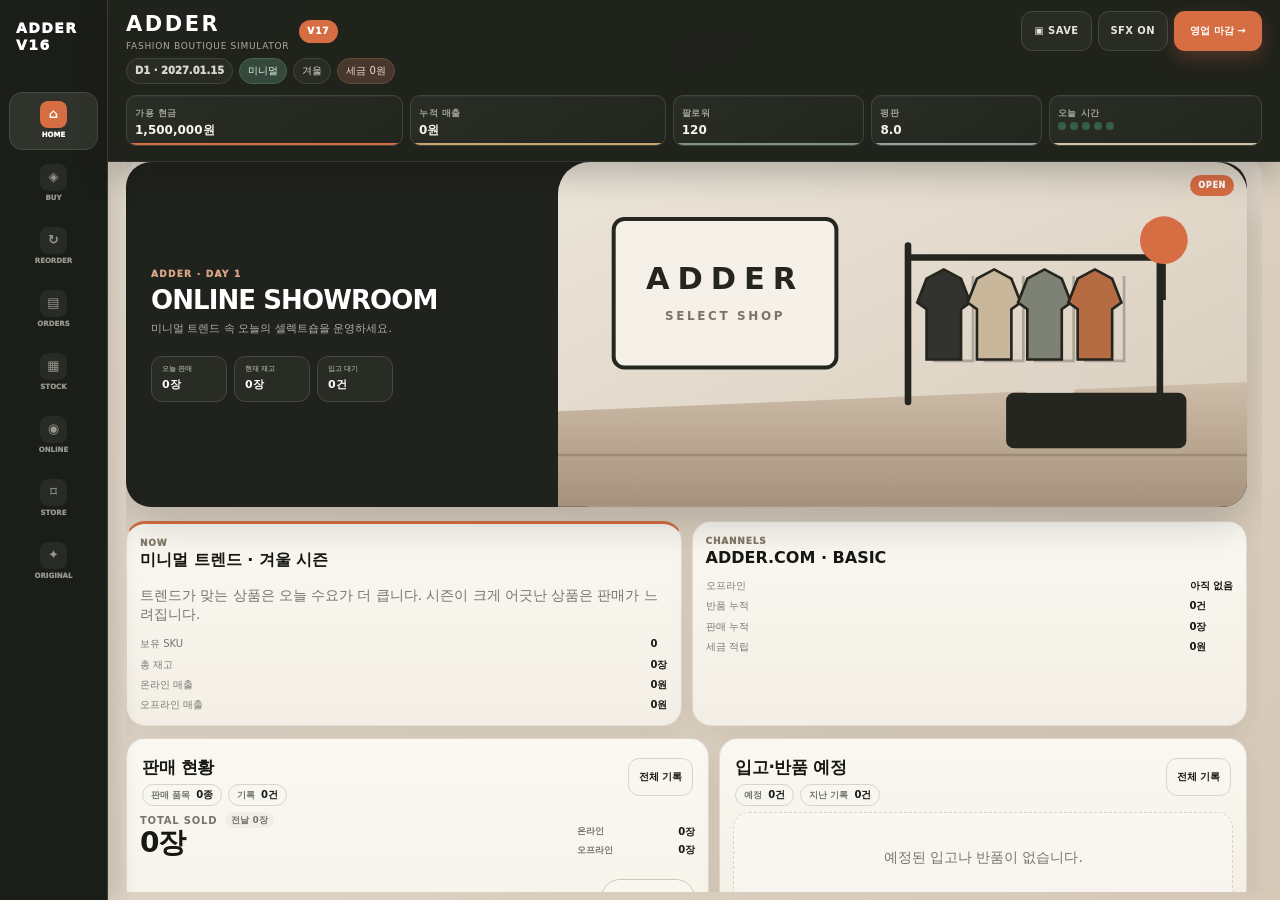
==== ADDER_V17.html @ ceb585d9 "Release approved ADDER V17 product sales profiles" ====
<!doctype html>
<html lang="ko">
<head>
<meta charset="utf-8">
<meta name="viewport" content="width=device-width,initial-scale=1,viewport-fit=cover">
<meta name="mobile-web-app-capable" content="yes">
<meta name="apple-mobile-web-app-status-bar-style" content="black-translucent">
<meta name="format-detection" content="telephone=no">
<meta name="theme-color" content="#1d1f1a">
<meta name="apple-mobile-web-app-capable" content="yes">
<meta name="apple-mobile-web-app-title" content="ADDER">
<title>ADDER Boutique Sim · V17</title>
<meta property="og:title" content="ADDER Boutique Sim · V17">
<meta property="og:description" content="상품 비주얼과 게임형 HUD로 새롭게 설계한 패션 셀렉트숍 경영 시뮬레이터.">

<style>
:root{--bg:#f3f0e8;--paper:#fbf9f3;--ink:#171814;--muted:#74766d;--line:#d8d4c8;--green:#365f49;--green2:#e4ece4;--red:#8b3e3c;--red2:#f1e1dd;--shadow:0 14px 36px rgba(34,32,27,.08)}
*{box-sizing:border-box}html{background:var(--bg)}body{margin:0;color:var(--ink);background:linear-gradient(180deg,#f7f5ef 0,#efebe2 100%);font:14px/1.45 -apple-system,BlinkMacSystemFont,"Noto Sans KR",system-ui,sans-serif;min-height:100dvh}.app{max-width:1180px;margin:auto;padding:18px 16px 110px}.top{position:relative;z-index:20;margin:-18px -16px 16px;padding:14px 16px 12px;background:rgba(247,245,239,.94);backdrop-filter:blur(14px);border-bottom:1px solid rgba(216,212,200,.8)}.brandrow,.row{display:flex;align-items:center;gap:10px}.brandrow{justify-content:space-between}.wordmark{font-weight:900;letter-spacing:.12em;font-size:22px}.sub{font-size:11px;color:var(--muted);letter-spacing:.08em}.close-day{border:0;border-radius:999px;padding:10px 14px;background:var(--ink);color:white;font-weight:800;cursor:pointer}.ticker{display:flex;gap:8px;overflow:auto;padding-top:10px;scrollbar-width:none}.chip{white-space:nowrap;border:1px solid var(--line);background:var(--paper);border-radius:999px;padding:6px 9px;font-size:12px}.chip.hot{border-color:#b9c9bc;background:var(--green2);color:#214432}.chip.warn{border-color:#d7b6b2;background:var(--red2);color:#6e302f}.metrics{display:grid;grid-template-columns:repeat(4,1fr);gap:8px;margin:14px 0}.metric{background:var(--paper);border:1px solid var(--line);border-radius:15px;padding:12px}.metric b{display:block;font-size:16px;margin-top:4px}.metric small{color:var(--muted)}.tabs{display:flex;gap:7px;overflow:auto;padding:10px 0 10px;scrollbar-width:none;position:sticky;top:0;z-index:40;background:rgba(243,240,232,.96);backdrop-filter:blur(16px);-webkit-backdrop-filter:blur(16px);border-bottom:1px solid rgba(216,212,200,.9);margin:0 -16px 12px;padding-left:16px;padding-right:16px;box-shadow:0 7px 16px rgba(34,32,27,.05)}.tab{border:1px solid var(--line);background:transparent;color:var(--muted);border-radius:999px;padding:9px 12px;font-weight:700;white-space:nowrap}.tab.active{background:var(--ink);color:#fff;border-color:var(--ink)}.panel{display:grid;gap:12px}.hero{background:var(--ink);color:#f8f4ea;border-radius:24px;padding:22px;box-shadow:var(--shadow);overflow:hidden;position:relative}.hero:after{content:"A";position:absolute;right:-8px;bottom:-54px;font-weight:900;font-size:170px;color:rgba(255,255,255,.055)}.hero h1{margin:0 0 6px;font-size:24px}.hero p{margin:0;color:#c9c8c0;max-width:580px}.grid{display:grid;grid-template-columns:repeat(2,minmax(0,1fr));gap:12px}.grid3{display:grid;grid-template-columns:repeat(3,minmax(0,1fr));gap:12px}.card{background:var(--paper);border:1px solid var(--line);border-radius:18px;padding:15px;box-shadow:0 5px 18px rgba(35,32,24,.035)}.card h2,.card h3{margin:0 0 8px}.card h2{font-size:17px}.card h3{font-size:15px}.eyebrow{font-size:10px;letter-spacing:.11em;color:var(--muted);text-transform:uppercase;font-weight:800}.price{font-size:18px;font-weight:900}.muted{color:var(--muted)}.tiny{font-size:11px;color:var(--muted)}.badges{display:flex;gap:5px;flex-wrap:wrap;margin:8px 0}.badge{font-size:10px;font-weight:800;padding:4px 6px;border-radius:6px;background:#ece8de}.badge.green{background:var(--green2);color:#214432}.badge.red{background:var(--red2);color:#6e302f}.badge.dark{background:#252721;color:white}.kv{display:grid;grid-template-columns:1fr auto;gap:7px 10px;margin-top:9px}.kv span:nth-child(odd){color:var(--muted)}button{font:inherit}.btn{border:1px solid var(--line);background:white;border-radius:10px;padding:9px 11px;font-weight:800;cursor:pointer;color:var(--ink)}.btn.primary{background:var(--green);border-color:var(--green);color:white}.btn.red{background:var(--red);border-color:var(--red);color:white}.btn:disabled{opacity:.35;cursor:not-allowed}.actions{display:flex;gap:7px;flex-wrap:wrap;margin-top:12px}.actions .btn{flex:1;min-width:95px}.section-title{display:flex;align-items:end;justify-content:space-between;margin:6px 2px 0}.section-title h2{margin:0;font-size:19px}.section-title p{margin:0;color:var(--muted);font-size:11px}.stock{font-size:28px;font-weight:900;letter-spacing:-.04em}.field{display:flex;align-items:center;gap:6px;background:white;border:1px solid var(--line);border-radius:10px;padding:3px 4px 3px 9px}.field input{width:100%;min-width:0;border:0;background:transparent;outline:0;font:inherit;font-weight:800}.field .btn{padding:7px 9px}.progress{height:6px;border-radius:99px;background:#e7e3d9;overflow:hidden}.progress>i{display:block;height:100%;background:var(--green);border-radius:inherit}.list{display:grid;gap:8px}.log{padding:9px 0;border-bottom:1px dashed var(--line);font-size:12px}.log:last-child{border:0}.empty{padding:34px 18px;text-align:center;border:1px dashed var(--line);border-radius:16px;color:var(--muted);background:rgba(255,255,255,.35)}.queue{display:flex;gap:8px;overflow:auto}.queue .chip{border-radius:10px}.location.current{outline:2px solid var(--green);background:#f8fbf7}.money-lock{font-size:11px;color:var(--red)}.toast{position:fixed;left:50%;bottom:88px;transform:translate(-50%,20px);background:#171814;color:white;padding:11px 14px;border-radius:12px;opacity:0;pointer-events:none;transition:.18s;z-index:100;max-width:min(90vw,520px);box-shadow:var(--shadow)}.toast.show{opacity:1;transform:translate(-50%,0)}.toast.error{background:var(--red)}.footer-note{margin-top:18px;font-size:10px;color:var(--muted);text-align:center}.danger-link{background:none;border:0;color:#9b7775;text-decoration:underline;font-size:11px}.apdots{display:flex;gap:4px}.apdots i{width:8px;height:8px;border-radius:50%;background:var(--green)}.apdots i.off{background:#d8d4c8}.split{display:grid;grid-template-columns:1.3fr .7fr;gap:12px}.seller{display:flex;justify-content:space-between;gap:8px;padding:8px 0;border-top:1px solid var(--line)}.seller:first-child{border-top:0}.trendbox{background:linear-gradient(135deg,var(--green2),#f5efe0)}
@media(max-width:760px){.app{padding-left:12px;padding-right:12px}.top{margin-left:-12px;margin-right:-12px;padding-left:12px;padding-right:12px}.metrics{grid-template-columns:repeat(2,1fr)}.grid,.grid3,.split{grid-template-columns:1fr}.hero{border-radius:20px}.card{border-radius:15px}.wordmark{font-size:20px}.metric b{font-size:15px}}
@media(min-width:900px){.tabs{position:sticky;top:92px;z-index:15;background:rgba(243,240,232,.92);backdrop-filter:blur(10px);padding:8px 0 12px}.app{padding-bottom:40px}}

/* product + color visuals */
.garment-art{position:relative;margin:10px 0 12px;border:1px solid var(--line);border-radius:16px;overflow:hidden;background:#efebe2;min-height:168px}.garment-art svg{display:block;width:100%;height:180px}.garment-art>span{position:absolute;right:9px;bottom:8px;background:rgba(251,249,243,.82);backdrop-filter:blur(6px);padding:4px 7px;border-radius:999px;font-size:10px;font-weight:800;color:var(--muted)}
.color-block{margin:10px 0 8px}.swatches{display:flex;gap:8px;align-items:center;margin-top:6px}.swatch{width:25px;height:25px;border-radius:50%;border:2px solid var(--paper);outline:1px solid #c7c2b7;background:var(--sw);padding:0;cursor:pointer;box-shadow:0 0 0 0 var(--ink);transition:.12s}.swatch.on{box-shadow:0 0 0 2px var(--ink);outline-color:transparent;transform:scale(.9)}
.product-card{overflow:hidden}.product-top{display:grid;grid-template-columns:minmax(135px,.8fr) 1.2fr;gap:13px;align-items:start}.product-top .garment-art{margin-top:8px}.product-top .garment-art svg{height:168px}.product-copy{padding-top:6px}
.model-select{display:grid;grid-template-columns:1fr 1fr;gap:8px;margin-top:12px}.model-btn{display:flex;align-items:center;gap:9px;min-height:82px;border:1px solid var(--line);border-radius:13px;background:#f5f2eb;color:var(--ink);padding:7px 10px;text-align:left;font-size:11px;font-weight:800;cursor:pointer}.model-btn.on{outline:2px solid var(--green);background:#edf3ec}.figure{--look:#76766b;position:relative;display:inline-block;width:36px;height:68px;flex:0 0 36px}.figure i{position:absolute;display:block}.figure .head{width:14px;height:16px;border-radius:48% 48% 45% 45%;background:#d1a38e;left:11px;top:2px;box-shadow:0 -5px 0 -1px #2c2d29}.figure .torso{width:19px;height:28px;background:var(--look);left:8.5px;top:20px;border-radius:6px 6px 3px 3px}.figure .leg{width:6px;height:28px;background:#4a4d48;top:45px;border-radius:4px}.figure .leg.l{left:10px;transform:rotate(2deg)}.figure .leg.r{left:20px;transform:rotate(-2deg)}.figure.male .torso{width:22px;left:7px;border-radius:5px 5px 2px 2px}.figure.male .head{box-shadow:0 -4px 0 -1px #292a27}
@media(max-width:520px){.product-top{grid-template-columns:118px 1fr}.product-top .garment-art svg{height:150px}.garment-art svg{height:165px}.model-btn{min-height:74px;padding:6px}.swatch{width:23px;height:23px}}
.color-stock{display:flex;gap:6px;flex-wrap:wrap;margin:0 0 10px}.color-stock span{display:flex;align-items:center;gap:5px;border:1px solid var(--line);background:#fff;border-radius:999px;padding:4px 7px;font-size:10px;color:var(--muted)}.color-stock i{width:9px;height:9px;border-radius:50%;background:var(--dot);outline:1px solid rgba(0,0,0,.12)}.color-stock b{color:var(--ink)}
.model-select:before{content:"촬영 모델 · 자연스러운 한국인 / 키 크고 날씬";grid-column:1/-1;font-size:10px;color:var(--muted);letter-spacing:.02em}
.shop-group{display:grid;gap:10px;padding:14px 0 2px;border-top:1px solid var(--line)}.shop-group:first-of-type{border-top:0}.shop-head{display:flex;align-items:end;justify-content:space-between;gap:12px;padding:0 2px}.shop-head h2{margin:2px 0 0;font-size:18px}.shop-cart,.checkout-card{background:#f8f6f0;border:1px solid var(--line);border-radius:16px;padding:13px}.shop-cart{display:flex;align-items:flex-end;justify-content:space-between;gap:14px}.cart-total{display:grid;gap:7px;min-width:190px;text-align:right}.cart-line{display:inline-flex;align-items:center;gap:4px;margin:5px 5px 0 0;padding:5px 7px;border-radius:8px;background:#ece8de}.cart-line button,.cart-row button{border:0;background:transparent;color:var(--red);font-weight:900;cursor:pointer}.purchase-row{display:grid;grid-template-columns:auto 1fr;gap:7px;margin-top:12px}.cart-list{display:grid;gap:7px;margin:12px 0}.cart-row{display:flex;justify-content:space-between;gap:12px;padding:9px 0;border-bottom:1px dashed var(--line)}.cart-row:last-child{border-bottom:0}.checkout-card{margin-top:12px}.checkout-btn{width:100%;margin-top:13px;padding:12px}.market-item .field{min-width:0}
@media(max-width:760px){.shop-cart{align-items:stretch;flex-direction:column}.cart-total{text-align:left;min-width:0}.purchase-row{grid-template-columns:1fr}.purchase-row>.btn,.purchase-row .field{width:100%}.shop-head{align-items:flex-start;flex-direction:column}.shop-head .badge{align-self:flex-start}}

html,body{min-height:100%;overscroll-behavior-y:none;-webkit-text-size-adjust:100%}
body{padding-top:env(safe-area-inset-top);padding-left:env(safe-area-inset-left);padding-right:env(safe-area-inset-right)}
.app{padding-bottom:calc(110px + env(safe-area-inset-bottom))}
button,input{-webkit-tap-highlight-color:transparent}
@media (display-mode:standalone){body{min-height:100dvh;background:#f3f0e8}.top{top:env(safe-area-inset-top)}.app{max-width:1280px;padding-bottom:calc(34px + env(safe-area-inset-bottom))}}

@supports (top:env(safe-area-inset-top)){body.standalone .tabs{top:env(safe-area-inset-top)}}
.sales-summary{display:flex;align-items:end;justify-content:space-between;gap:12px;margin:6px 0 14px}.sales-total{font-size:30px;font-weight:900;letter-spacing:-.04em}.sales-list{display:grid;gap:7px}.sales-row{display:grid;grid-template-columns:minmax(0,1fr) auto;gap:12px;align-items:center;padding:9px 0;border-top:1px solid var(--line)}.sales-row:first-child{border-top:0}.sales-row span{min-width:0;overflow:hidden;text-overflow:ellipsis;white-space:nowrap}.sales-row b{font-variant-numeric:tabular-nums}.sales-empty{color:var(--muted);padding:14px 0}
\n\n/* v8: compact always-visible owner HUD + permanent wholesale directory */
.sticky-shell{position:sticky;top:0;z-index:70;margin:-18px -16px 12px;padding:12px 16px 8px;background:rgba(247,245,239,.965);backdrop-filter:blur(18px);-webkit-backdrop-filter:blur(18px);border-bottom:1px solid rgba(216,212,200,.92);box-shadow:0 8px 22px rgba(34,32,27,.06)}
.sticky-shell .top{position:relative!important;top:auto!important;z-index:auto;margin:0!important;padding:0 0 5px!important;background:transparent!important;border:0!important;backdrop-filter:none!important}
.sticky-shell .ticker{padding-top:7px}
.sticky-shell .metrics{margin:7px 0;gap:6px}
.sticky-shell .metric{padding:7px 9px;border-radius:10px;box-shadow:none}
.sticky-shell .metric small{font-size:10px}
.sticky-shell .metric b{font-size:13px;margin-top:1px}
.sticky-shell .tabs{position:relative!important;top:auto!important;z-index:auto!important;margin:0!important;padding:3px 0 1px!important;background:transparent!important;border:0!important;box-shadow:none!important;backdrop-filter:none!important}
.sticky-shell .tab{padding:7px 10px;font-size:12px}
.market-layout{display:grid;grid-template-columns:280px minmax(0,1fr);gap:12px;align-items:start}
.supplier-browser{position:sticky;top:178px;box-shadow:none}
.supplier-browser-head{display:flex;align-items:center;justify-content:space-between;gap:8px}.supplier-browser-head h3{margin:2px 0 0}
.supplier-list{display:grid;gap:6px;margin-top:12px}.supplier-nav{width:100%;display:flex;align-items:center;justify-content:space-between;gap:10px;text-align:left;border:1px solid var(--line);background:#f7f4ed;border-radius:11px;padding:9px 10px;color:var(--ink);cursor:pointer}.supplier-nav.on{border-color:var(--green);outline:1px solid var(--green);background:var(--green2)}.supplier-nav>span:first-child{display:grid;gap:1px;min-width:0}.supplier-nav b{font-size:12px;letter-spacing:.02em}.supplier-nav small{color:var(--muted);font-size:9px}.supplier-meta{display:grid;gap:3px;justify-items:end;flex:0 0 auto}.supplier-meta i{font-style:normal;font-size:9px;font-weight:800;color:#214432;background:#dfeade;border-radius:999px;padding:2px 5px}.supplier-meta em{font-style:normal;font-size:9px;color:var(--muted)}
.supplier-shop{display:grid;gap:10px;min-width:0}.shop-head-main{padding:4px 2px 2px}.shop-location{font-size:11px;color:var(--muted);margin-top:2px}
@media(max-width:760px){.sticky-shell{margin-left:-12px;margin-right:-12px;padding-left:12px;padding-right:12px}.sticky-shell .metrics{display:flex;grid-template-columns:none;overflow-x:auto;scrollbar-width:none}.sticky-shell .metric{min-width:116px;flex:0 0 auto}.sticky-shell .wordmark{font-size:18px}.sticky-shell .sub{font-size:9px}.sticky-shell .close-day{padding:8px 10px;font-size:11px}.sticky-shell .chip{padding:4px 7px;font-size:10px}.sticky-shell .tab{font-size:11px;padding:6px 9px}.market-layout{grid-template-columns:1fr}.supplier-browser{position:relative;top:auto}.supplier-list{display:flex;overflow-x:auto;scrollbar-width:none;padding-bottom:2px}.supplier-nav{min-width:190px;flex:0 0 auto}.shop-head-main{align-items:flex-start;flex-direction:column}}
@media(min-width:761px) and (max-width:1000px){.market-layout{grid-template-columns:220px minmax(0,1fr)}.supplier-browser{top:180px}}
@media(display-mode:standalone){.sticky-shell{top:0}}

/* v10: true fixed owner HUD + measured flow spacer */
body{padding-top:0}
.sticky-shell{
  position:fixed!important;
  top:0!important;
  left:50%!important;
  right:auto!important;
  transform:translateX(-50%)!important;
  z-index:1000;
  width:min(100vw,1180px);
  margin:0!important;
  padding:calc(10px + env(safe-area-inset-top)) 16px 8px;
  background:rgba(247,245,239,.985);
  -webkit-backdrop-filter:blur(18px);
  backdrop-filter:blur(18px);
  border-bottom:1px solid rgba(216,212,200,.96);
  box-shadow:0 8px 22px rgba(34,32,27,.08)
}
.sticky-spacer{
  display:block;
  width:100%;
  height:var(--owner-hud-height,210px);
  margin:0;
  padding:0;
  pointer-events:none
}
.sticky-shell .top,.sticky-shell .tabs{position:relative!important;top:auto!important}
@media(max-width:760px){
  .sticky-shell{width:100vw;padding-left:12px;padding-right:12px}
  .sticky-spacer{height:var(--owner-hud-height,230px)}
}
@media(display-mode:standalone){.sticky-shell{top:0!important}}

/* SFX controls — intentionally compact so the owner HUD footprint stays stable */
.top-actions{display:flex;align-items:center;gap:7px}
.sound-toggle{border:1px solid var(--line);border-radius:999px;padding:9px 11px;background:var(--paper);color:var(--green);font-size:10px;font-weight:900;letter-spacing:.04em;cursor:pointer;white-space:nowrap}
.sound-toggle.off{color:var(--muted);background:#ece9e1}
@media(max-width:520px){.top-actions{gap:5px}.sound-toggle{padding:7px 8px;font-size:9px}.close-day{padding:8px 10px}}

/* v12 sorting controls */
.sort-bar{display:flex;justify-content:flex-end;align-items:center;margin:8px 0 10px}
.sort-control{display:flex;align-items:center;gap:7px;color:var(--muted);font-size:10px;font-weight:800;white-space:nowrap}
.sort-control select{appearance:none;-webkit-appearance:none;border:1px solid var(--line);border-radius:999px;background:var(--paper);color:var(--ink);font:inherit;font-size:11px;font-weight:800;padding:7px 28px 7px 10px;outline:none;background-image:linear-gradient(45deg,transparent 50%,var(--muted) 50%),linear-gradient(135deg,var(--muted) 50%,transparent 50%);background-position:calc(100% - 13px) 50%,calc(100% - 9px) 50%;background-size:4px 4px,4px 4px;background-repeat:no-repeat}
@media(max-width:520px){.sort-bar{justify-content:stretch}.sort-control{width:100%;justify-content:space-between}.sort-control select{min-width:150px}}

/* v14: previous-day sales + seasonal wholesale identity */
.sales-yesterday{display:inline-block;margin-right:8px;font-size:11px;font-weight:800;letter-spacing:0;color:var(--muted);vertical-align:middle}
.supplier-nav>span:first-child small+small{opacity:.78}
@media(max-width:520px){.sales-yesterday{display:block;margin:0 0 2px;font-size:10px}}

/* v15: inventory/reorder sort direction + brand/style filters */
.control-strip{display:flex;align-items:center;justify-content:space-between;gap:10px;flex-wrap:wrap;margin:8px 0 12px}.filter-bar{display:flex;align-items:center;gap:8px;flex-wrap:wrap}.filter-control{display:flex;align-items:center;gap:7px;color:var(--muted);font-size:10px;font-weight:800;white-space:nowrap}.filter-control select{appearance:none;-webkit-appearance:none;border:1px solid var(--line);border-radius:999px;background:var(--paper);color:var(--ink);font:inherit;font-size:11px;font-weight:800;padding:7px 28px 7px 10px;outline:none;background-image:linear-gradient(45deg,transparent 50%,var(--muted) 50%),linear-gradient(135deg,var(--muted) 50%,transparent 50%);background-position:calc(100% - 13px) 50%,calc(100% - 9px) 50%;background-size:4px 4px,4px 4px;background-repeat:no-repeat}.control-strip .sort-bar{margin:0;display:flex;gap:8px;flex-wrap:wrap}.supplier-shop-stack{display:grid;gap:18px;min-width:0}.market-shop-group{padding-bottom:8px;border-bottom:1px dashed var(--line)}.market-shop-group:last-child{border-bottom:0}.sales-row .sales-row-right{display:flex;align-items:baseline;justify-content:flex-end;gap:7px;overflow:visible;text-overflow:clip;white-space:nowrap}.sales-row-right small{font-size:10px;font-weight:800;color:var(--muted)}.sales-row-right b{font-size:12px}
@media(max-width:760px){.control-strip{align-items:stretch}.filter-bar,.control-strip .sort-bar{width:100%;justify-content:space-between}.filter-control{flex:1;min-width:145px;justify-content:space-between}.filter-control select{min-width:0;max-width:180px}.market-layout{gap:14px}}
@media(max-width:520px){.sales-row{grid-template-columns:minmax(0,1fr) auto;gap:8px}.sales-row .sales-row-right{display:grid;gap:0;text-align:right}.sales-row-right small{font-size:9px}.filter-control{width:100%;min-width:0}.filter-control select{max-width:190px}.control-strip .sort-control{min-width:0}}

/* v16: compact own-stock context + full dashboard histories */
.own-stock-line{display:flex;align-items:center;gap:8px;min-width:0;margin:7px 0 9px;padding:6px 8px;border:1px solid #e3dfd5;border-radius:9px;background:#f8f6f0;font-size:9px;color:var(--muted);overflow:hidden}.own-stock-line strong{flex:0 0 auto;color:var(--ink);font-size:9px}.own-stock-line>div{display:flex;gap:7px;min-width:0;overflow-x:auto;scrollbar-width:none}.own-stock-line span{display:inline-flex;align-items:center;gap:3px;white-space:nowrap}.own-stock-line i{width:7px;height:7px;border-radius:50%;background:var(--dot);border:1px solid rgba(0,0,0,.12);flex:0 0 auto}.own-stock-line b{color:var(--ink)}
.history-title{align-items:center;gap:10px}.history-title>div{min-width:0}.history-key,.history-close{border:1px solid var(--line);background:#f8f6ef;color:var(--ink);border-radius:999px;padding:7px 10px;font-size:10px;font-weight:900;white-space:nowrap;cursor:pointer}.history-key:hover,.history-close:hover{border-color:var(--green)}.log-date{display:inline-block;min-width:82px;margin-right:8px;color:var(--muted);font-size:10px}.history-panel{scroll-margin-top:calc(var(--owner-hud-height,210px) + 12px);padding:16px}.history-panel-head{display:flex;align-items:center;justify-content:space-between;gap:12px}.history-panel-head h2{margin:2px 0 0}.history-filter{display:flex;align-items:end;gap:8px;flex-wrap:wrap;margin:14px 0 10px;padding:10px;border:1px solid var(--line);border-radius:12px;background:#f8f6f0}.history-filter label{display:grid;gap:4px;min-width:180px}.history-filter label span{font-size:9px;font-weight:900;color:var(--muted)}.history-filter select{width:100%;border:1px solid var(--line);border-radius:9px;background:white;padding:8px;color:var(--ink);font:inherit;font-size:11px;font-weight:700}.history-count{margin-left:auto;font-size:11px;font-weight:900;color:var(--green);padding:8px}.history-list{display:grid}.history-row{display:grid;grid-template-columns:minmax(0,1fr) auto;gap:12px;align-items:center;padding:11px 2px;border-top:1px solid var(--line)}.history-row:first-child{border-top:0}.history-main{display:grid;gap:2px;min-width:0}.history-main b{font-size:12px}.history-main span{font-size:10px;color:var(--muted);overflow:hidden;text-overflow:ellipsis}.history-values{display:grid;justify-items:end;gap:1px;text-align:right}.history-values b{font-size:12px}.history-values span,.history-values em{font-size:9px;color:var(--muted);font-style:normal}.history-pagination{display:flex;align-items:center;justify-content:center;gap:10px;margin-top:12px}.history-pagination span{font-size:10px;font-weight:900;color:var(--muted)}
@media(max-width:520px){.own-stock-line{align-items:flex-start;flex-direction:column;gap:3px}.own-stock-line>div{width:100%}.history-title{align-items:flex-start}.history-filter{display:grid;grid-template-columns:1fr 1fr}.history-filter label{min-width:0}.history-count{grid-column:1/-1;margin:0;padding:2px 0}.history-row{grid-template-columns:minmax(0,1fr) auto;gap:7px}.history-main b{font-size:11px}.history-values span{display:none}.history-key{padding:6px 8px;font-size:9px}.log-date{display:block;min-width:0;margin:0 0 2px}}

/* v17: location-balanced visitor growth from store expansion */
.store-visitor-next{margin-top:8px;padding:7px 9px;border-radius:9px;background:var(--green2);color:#315441;font-weight:800}


/* v18: seasonal wholesale generation + supplier allocation status */
.supplier-meta em{line-height:1.18}.supplier-meta i+em{margin-top:1px}.market-item .badge.green{white-space:nowrap}
@media(max-width:520px){.supplier-nav{min-width:205px}.supplier-meta em{font-size:8px}.shop-head-main .badges{gap:4px}.shop-head-main .badge{font-size:9px}}


/* v19: restore market page render + compact ADDER ORIGINAL cards */
.original-grid{display:grid;grid-template-columns:repeat(auto-fit,minmax(250px,1fr));gap:12px;align-items:start}
.original-grid>.card{min-width:0;max-width:100%}
@media(max-width:560px){.original-grid{grid-template-columns:1fr}}

/* v20: factory progression + dated inbound/returns */
.factory-panel{display:grid;grid-template-columns:minmax(0,1fr) auto;gap:14px;align-items:center;background:linear-gradient(135deg,#f5f1e7,#edf3ec)}
.factory-panel h2{margin:2px 0 3px}.factory-stats{display:flex;gap:7px;flex-wrap:wrap;justify-content:flex-end}.factory-stats span{border:1px solid var(--line);background:rgba(255,255,255,.65);border-radius:999px;padding:7px 9px;font-size:10px;color:var(--muted);white-space:nowrap}.factory-stats b{color:var(--ink)}
.factory-next{grid-column:1/-1;display:flex;justify-content:space-between;align-items:center;gap:12px;padding-top:11px;border-top:1px solid var(--line)}.factory-next>div{display:grid;gap:1px}.factory-next small{font-size:9px;font-weight:900;color:var(--muted);letter-spacing:.08em}.factory-next b{font-size:12px}.factory-next span{font-size:10px;color:var(--muted)}
.schedule-list{gap:0}.schedule-row{display:flex;align-items:baseline;gap:8px}.schedule-row .log-date{flex:0 0 82px}.schedule-row span{min-width:0}.schedule-row strong{font-size:11px}
@media(max-width:620px){.factory-panel{grid-template-columns:1fr}.factory-stats{justify-content:flex-start}.factory-next{align-items:stretch;flex-direction:column}.factory-next .btn{width:100%}.schedule-row{display:grid;grid-template-columns:1fr;gap:1px}.schedule-row .log-date{flex-basis:auto;margin:0}}


/* v21: manual save manager + balanced dashboard activity column */
.save-toggle{border:1px solid var(--line);border-radius:999px;padding:9px 11px;background:#fff;color:var(--ink);font-size:10px;font-weight:900;letter-spacing:.04em;cursor:pointer;white-space:nowrap}
.save-toggle:hover{border-color:var(--green)}
.dash-activity-grid{display:grid;grid-template-columns:minmax(0,1fr) minmax(0,1fr);gap:12px;align-items:stretch}
.dash-sales-card{height:100%;min-width:0}
.dash-side-stack{height:100%;display:grid;grid-template-rows:minmax(0,1fr) minmax(0,1fr);gap:12px;min-width:0;min-height:0}
.dash-mini-card{min-height:0;overflow:hidden;display:flex;flex-direction:column}
.dash-mini-card .history-title{flex:0 0 auto}
.dash-mini-scroll{min-height:0;overflow:auto;overscroll-behavior:contain;margin-top:5px;padding-right:2px;scrollbar-width:thin}
.dash-mini-empty{min-height:0;flex:1;display:grid;place-items:center;padding:12px;margin-top:6px}
.save-backdrop{position:fixed;inset:0;z-index:1600;background:rgba(22,23,20,.36);display:grid;place-items:center;padding:18px;backdrop-filter:blur(5px);-webkit-backdrop-filter:blur(5px)}
.save-modal{width:min(620px,100%);max-height:min(78dvh,720px);overflow:hidden;background:var(--paper);border:1px solid var(--line);border-radius:20px;box-shadow:0 24px 70px rgba(20,20,18,.22);padding:16px;display:flex;flex-direction:column;gap:11px}
.save-head{display:flex;align-items:center;justify-content:space-between;gap:12px}.save-head h2{margin:2px 0 0;font-size:19px}
.save-create{display:grid;grid-template-columns:minmax(0,1fr) auto;gap:8px}.save-create input{min-width:0;border:1px solid var(--line);border-radius:10px;background:#fff;color:var(--ink);padding:10px 11px;font:inherit;font-weight:800;outline:none}.save-create input:focus{border-color:var(--green)}
.save-note{font-size:9px;color:var(--muted)}
.save-list{min-height:76px;overflow:auto;border-top:1px solid var(--line);border-bottom:1px solid var(--line);scrollbar-width:thin}
.save-row{display:grid;grid-template-columns:minmax(0,1fr) auto;gap:10px;align-items:center;padding:10px 2px;border-top:1px dashed var(--line)}.save-row:first-child{border-top:0}.save-row-main{display:grid;gap:2px;min-width:0}.save-row-main b{font-size:12px;overflow:hidden;text-overflow:ellipsis;white-space:nowrap}.save-row-main span{font-size:9px;color:var(--muted);overflow:hidden;text-overflow:ellipsis;white-space:nowrap}.save-row-actions{display:flex;align-items:center;gap:5px}.save-row-actions .btn{padding:7px 9px;font-size:10px}.save-delete{border:0;background:transparent;color:#9b7775;font-size:9px;text-decoration:underline;cursor:pointer;padding:7px 4px}.save-empty{padding:24px 8px;text-align:center;color:var(--muted);font-size:11px}
.save-new{display:flex;align-items:center;justify-content:space-between;gap:12px;padding-top:2px}.save-new>div{display:grid;gap:2px}.save-new b{font-size:11px}.save-new span{font-size:9px;color:var(--muted)}.save-new .btn{flex:0 0 auto}
@media(max-width:760px){.dash-activity-grid{grid-template-columns:1fr}.dash-side-stack{height:auto;grid-template-rows:auto auto}.dash-mini-card{max-height:220px}.save-toggle{padding:7px 8px;font-size:9px}}
@media(max-width:520px){.save-modal{padding:13px;border-radius:17px;max-height:84dvh}.save-create{grid-template-columns:1fr}.save-create .btn{width:100%}.save-row{grid-template-columns:1fr}.save-row-actions{justify-content:flex-end}.save-new{align-items:stretch;flex-direction:column}.save-new .btn{width:100%}}

.swatch:disabled{opacity:.25;cursor:not-allowed;filter:saturate(.35)}


/* v25: generated-item notes + sold-out inventory controls */
.product-note{margin:4px 0 9px;color:var(--muted);font-size:10px;line-height:1.35;white-space:nowrap;overflow:hidden;text-overflow:ellipsis}
.soldout-card{border:1px solid rgba(176,61,55,.58)}
.stock-view-controls{display:flex;align-items:center;gap:7px;flex-wrap:wrap}
.stock-view-controls label{display:inline-flex;align-items:center;gap:6px;border:1px solid var(--line);border-radius:999px;background:var(--paper);padding:7px 10px;color:var(--muted);font-size:10px;font-weight:800;cursor:pointer;white-space:nowrap}
.stock-view-controls label:has(input:checked){border-color:#b56d68;background:var(--red2);color:#6e302f}
.stock-view-controls input{width:13px;height:13px;margin:0;accent-color:#9d4c47}
@media(max-width:760px){.stock-view-controls{width:100%}}

/* v28: iPhone portrait UI rebuild — compact, flow-safe, no fixed-HUD spacer */
@media(max-width:600px){
  html,body{width:100%;max-width:100%;overflow-x:hidden;-webkit-text-size-adjust:100%}
  body{font-size:13px;line-height:1.38;touch-action:manipulation;padding:0}
  .app{width:100%;max-width:100%;margin:0;padding:0 10px calc(72px + env(safe-area-inset-bottom))}
  .sticky-shell{position:fixed!important;top:0!important;left:0!important;right:0!important;transform:none!important;width:100%!important;max-width:none!important;margin:0!important;padding:calc(6px + env(safe-area-inset-top)) 10px 6px!important;background:rgba(247,245,239,.985);border-bottom:1px solid rgba(216,212,200,.95);box-shadow:0 5px 14px rgba(34,32,27,.06);z-index:1000}
  .sticky-spacer{display:block!important;width:100%!important;height:calc(var(--owner-hud-height,158px) + 9px)!important;margin:0!important;padding:0!important;pointer-events:none!important;flex:0 0 auto!important}
  .sticky-shell .top{margin:0!important;padding:0 0 4px!important;background:transparent!important;border:0!important}
  .brandrow{display:grid;grid-template-columns:minmax(0,1fr) auto;align-items:center;gap:6px}
  .wordmark{font-size:17px!important;line-height:1;letter-spacing:.11em}
  .sub{font-size:7px!important;line-height:1.05;letter-spacing:.035em;margin-top:3px;white-space:nowrap}
  .top-actions{display:flex;align-items:center;gap:4px;min-width:0}
  .save-toggle,.sound-toggle,.close-day{min-height:32px!important;height:32px;padding:0 8px!important;border-radius:9px!important;font-size:9px!important;line-height:1;white-space:nowrap}
  .close-day{min-width:70px!important}
  .sticky-shell .ticker{gap:4px;padding-top:4px!important;overflow-x:auto;scrollbar-width:none;overscroll-behavior-x:contain}
  .sticky-shell .chip{min-height:24px;display:inline-flex;align-items:center;padding:3px 6px!important;font-size:8.5px!important;border-radius:8px;white-space:nowrap}
  .apdots{gap:2px}.apdots i{width:6px;height:6px}
  .sticky-shell .metrics{display:grid!important;grid-template-columns:repeat(4,minmax(0,1fr))!important;gap:4px!important;margin:4px 0!important;overflow:visible!important}
  .sticky-shell .metric{min-width:0!important;width:auto!important;padding:4px!important;border-radius:8px!important;overflow:hidden}
  .sticky-shell .metric small{display:block;font-size:7px!important;line-height:1.05;white-space:nowrap;overflow:hidden;text-overflow:ellipsis}
  .sticky-shell .metric b{font-size:9.5px!important;line-height:1.15;margin-top:2px!important;white-space:nowrap;overflow:hidden;text-overflow:ellipsis}
  .sticky-shell .tabs{display:flex!important;gap:4px!important;margin:0!important;padding:2px 0 0!important;overflow-x:auto!important;scrollbar-width:none;overscroll-behavior-x:contain;background:transparent!important;border:0!important;box-shadow:none!important}
  .sticky-shell .tab{flex:0 0 auto;min-height:32px!important;padding:6px 9px!important;font-size:9.5px!important;border-radius:999px}
  .panel{gap:8px;width:100%;min-width:0}.panel>*{min-width:0;max-width:100%}
  .hero{padding:13px;border-radius:14px}.hero h1{font-size:18px;line-height:1.2;margin-bottom:5px}.hero p{font-size:10px;line-height:1.42}
  .card{padding:10px;border-radius:12px;min-width:0;max-width:100%;overflow:hidden}.card h2{font-size:15px}.card h3{font-size:13px}.eyebrow{font-size:8.5px}.tiny{font-size:9px}
  .grid,.grid3,.split,.original-grid{grid-template-columns:minmax(0,1fr)!important;gap:8px;width:100%;min-width:0}
  .section-title{display:flex;align-items:end;justify-content:space-between;gap:8px;margin:4px 1px 0}.section-title h2{font-size:16px;line-height:1.15;margin:0}.section-title p{font-size:9px;line-height:1.25;max-width:46%;text-align:right}
  .control-strip{display:grid!important;grid-template-columns:minmax(0,1fr)!important;gap:6px!important;width:100%!important;min-width:0!important;margin:6px 0 9px!important;padding:7px!important;border:1px solid var(--line);border-radius:11px;background:rgba(251,249,243,.74)}
  .filter-bar,.stock-view-controls,.control-strip .sort-bar,.sort-bar{display:grid!important;grid-template-columns:repeat(2,minmax(0,1fr))!important;gap:6px!important;width:100%!important;min-width:0!important;margin:0!important;align-items:stretch!important}
  .filter-control,.sort-control{display:grid!important;grid-template-columns:1fr!important;gap:2px!important;width:100%!important;min-width:0!important;color:var(--muted);font-size:8px!important;font-weight:800;white-space:normal!important}
  .filter-control select,.sort-control select{width:100%!important;max-width:none!important;min-width:0!important;min-height:34px!important;height:34px;padding:0 25px 0 8px!important;border-radius:8px!important;font-size:10px!important;background-color:#fff}
  .stock-view-controls label{display:flex!important;align-items:center!important;justify-content:flex-start!important;gap:6px!important;width:100%!important;min-width:0!important;min-height:34px!important;padding:6px 7px!important;border-radius:8px!important;font-size:8.5px!important;line-height:1.15!important;white-space:normal!important}
  .stock-view-controls input{width:14px!important;height:14px!important;flex:0 0 14px;margin:0!important}
  .market-layout{display:grid!important;grid-template-columns:minmax(0,1fr)!important;gap:8px!important;width:100%!important;min-width:0!important}
  .supplier-browser{position:relative!important;top:auto!important;width:100%!important;min-width:0!important;padding:9px!important}.supplier-browser-head h3{font-size:14px}.supplier-browser .tiny{margin:5px 0 7px}
  .supplier-list{display:flex!important;gap:6px!important;overflow-x:auto!important;padding:1px 1px 3px!important;margin-top:6px!important;scrollbar-width:none;overscroll-behavior-x:contain}
  .supplier-nav{flex:0 0 154px!important;min-width:154px!important;max-width:154px!important;min-height:58px!important;padding:7px 8px!important;border-radius:9px!important;gap:6px!important}.supplier-nav b{font-size:10px!important}.supplier-nav small,.supplier-meta em,.supplier-meta i{font-size:7px!important}.supplier-meta{gap:1px!important}
  .supplier-shop-stack,.supplier-shop,.market-shop-group,.market-shop-group>.grid,.market-shop-group .card{width:100%!important;min-width:0!important;max-width:100%!important}.supplier-shop-stack{gap:10px!important}.market-shop-group{padding-bottom:6px!important}
  .shop-head,.shop-head-main{gap:5px!important;align-items:flex-start!important;flex-direction:column!important}.shop-head h2{font-size:15px}.shop-location{font-size:9px}.shop-head .badges{margin:3px 0 5px}
  .garment-art{margin:7px 0 8px;border-radius:11px;min-height:0!important}.garment-art svg{height:132px!important}.garment-art>span{right:6px;bottom:5px;padding:3px 5px;font-size:8px}
  .product-top{grid-template-columns:96px minmax(0,1fr)!important;gap:9px!important}.product-top .garment-art svg{height:122px!important}.product-copy{padding-top:2px}
  .product-note{margin:3px 0 7px;font-size:9px;line-height:1.25}.badges{gap:4px;margin:6px 0}.badge{font-size:8.5px;padding:3px 5px;border-radius:5px}
  .kv{gap:5px 7px;margin-top:7px;font-size:10px}.price{font-size:16px}.stock{font-size:22px}.own-stock-line{margin:5px 0 7px;padding:5px 6px}.color-stock{gap:4px;margin-bottom:7px}.color-stock span{font-size:8.5px;padding:3px 5px}
  .swatches{gap:7px;margin-top:5px;overflow-x:auto;scrollbar-width:none;padding:2px 1px}.swatch{width:30px!important;height:30px!important;flex:0 0 30px!important}
  .field{min-height:38px!important;padding:2px 3px 2px 8px!important;border-radius:9px}.field .btn,.btn{min-height:38px!important;padding:7px 9px!important;font-size:10px!important;border-radius:9px}
  .purchase-row{grid-template-columns:minmax(0,1fr)!important;gap:6px!important;margin-top:8px!important}.purchase-row>.btn,.purchase-row .field{width:100%}
  .actions{display:grid!important;grid-template-columns:repeat(2,minmax(0,1fr));gap:6px!important;margin-top:8px!important}.actions .btn{width:100%;min-width:0!important}
  .model-select{grid-template-columns:1fr 1fr;gap:6px;margin-top:8px}.model-btn{min-height:66px;padding:5px 7px;font-size:9px}.figure{transform:scale(.82);transform-origin:center}
  .shop-cart,.checkout-card{padding:9px;border-radius:11px}.shop-cart{align-items:stretch!important;flex-direction:column!important;gap:7px!important}.cart-total{min-width:0!important;width:100%;text-align:left!important;gap:5px}.cart-total .btn,.checkout-btn{width:100%;min-height:40px!important}.cart-line{font-size:8.5px;padding:4px 5px;margin:3px 3px 0 0}.cart-list{gap:4px;margin:8px 0}.cart-row{padding:6px 0;font-size:9px}
  .dash-activity-grid{grid-template-columns:minmax(0,1fr)!important;gap:8px!important}.dash-side-stack{height:auto!important;grid-template-rows:auto auto!important;gap:8px!important}.dash-mini-card{max-height:190px}.dash-mini-scroll{font-size:9px}.sales-total{font-size:23px}.sales-summary{margin:4px 0 9px}.sales-row{padding:6px 0;font-size:10px}
  .history-panel{padding:10px;scroll-margin-top:calc(var(--owner-hud-height,140px) + 8px)}.history-filter{grid-template-columns:1fr 1fr!important;gap:6px;margin:9px 0 7px;padding:7px}.history-filter label{min-width:0!important}.history-filter select{padding:6px;font-size:9px}.history-count{grid-column:1/-1;padding:0}.history-row{padding:7px 1px;gap:5px}.history-main b,.history-values b{font-size:10px}.history-main span,.history-values em{font-size:8px}
  .factory-panel{grid-template-columns:minmax(0,1fr)!important;gap:8px!important}.factory-stats{justify-content:flex-start!important}.factory-next{align-items:stretch!important;flex-direction:column!important;gap:7px!important}.factory-next .btn{width:100%}
  .save-backdrop{padding:8px calc(8px + env(safe-area-inset-right)) calc(8px + env(safe-area-inset-bottom)) calc(8px + env(safe-area-inset-left))}.save-modal{max-height:88dvh;padding:11px;border-radius:14px}.save-head h2{font-size:16px}.save-create{grid-template-columns:1fr!important}.save-create input,.save-create .btn{min-height:38px;width:100%}.save-row{grid-template-columns:1fr!important;gap:5px;padding:7px 1px}.save-row-actions{justify-content:flex-end}.save-row-actions .btn,.save-delete{min-height:36px}.save-new{align-items:stretch;flex-direction:column;gap:6px}.save-new .btn{width:100%;min-height:40px}
  .toast{bottom:calc(12px + env(safe-area-inset-bottom));width:calc(100vw - 20px);max-width:none;padding:9px 11px;font-size:10px;text-align:center}
}
@media(max-width:370px){
  .sub{display:none}.wordmark{font-size:16px!important}.save-toggle,.sound-toggle,.close-day{padding-left:6px!important;padding-right:6px!important;font-size:8.5px!important}.close-day{min-width:66px!important}
  .sticky-shell .metric small{font-size:6.5px!important}.sticky-shell .metric b{font-size:9px!important}
  .filter-bar,.stock-view-controls,.control-strip .sort-bar,.sort-bar{grid-template-columns:1fr!important}.section-title p{max-width:52%}
}


/* v29: readable dashboard summaries on narrow iPhones */
.dash-card-head{display:grid;grid-template-columns:minmax(0,1fr) auto;align-items:start;gap:12px}
.dash-title-copy{min-width:0;display:grid;gap:7px}
.dash-title-copy h2{margin:0;line-height:1.12;word-break:keep-all}
.dash-meta{display:flex;align-items:center;gap:6px;flex-wrap:wrap;min-width:0}
.dash-meta>span{display:inline-flex;align-items:center;gap:6px;min-width:0;padding:4px 8px;border:1px solid var(--line);border-radius:999px;background:#f8f6f0;white-space:nowrap;word-break:keep-all;line-height:1.15}
.dash-meta em{font-style:normal;color:var(--muted);font-size:9px;font-weight:800;white-space:nowrap}
.dash-meta b{color:var(--ink);font-size:10px;font-weight:900;white-space:nowrap}
.sales-summary{align-items:stretch}
.sales-total-block{display:grid;grid-template-columns:auto auto;grid-template-areas:"label previous" "total total";align-items:end;column-gap:8px;row-gap:1px;min-width:0}
.sales-label{grid-area:label;color:var(--muted);font-size:10px;font-weight:800;letter-spacing:.08em;white-space:nowrap}
.sales-total{grid-area:total;font-size:30px;font-weight:900;letter-spacing:-.04em;line-height:1;white-space:nowrap}
.sales-yesterday{grid-area:previous;justify-self:start;align-self:center;display:inline-flex!important;margin:0!important;padding:3px 6px;border-radius:999px;background:#f0eee7;color:var(--muted);font-size:9px!important;font-weight:800;line-height:1.15;white-space:nowrap}
.sales-channel-summary{display:grid;align-content:end;gap:4px;min-width:118px}
.sales-channel-summary>span{display:flex;align-items:center;justify-content:space-between;gap:10px;white-space:nowrap}
.sales-channel-summary em{font-style:normal;color:var(--muted);font-size:9px;font-weight:700}
.sales-channel-summary b{color:var(--ink);font-size:10px;font-weight:900}
@media(max-width:600px){
  .dash-card-head{grid-template-columns:minmax(0,1fr) auto!important;align-items:start!important;gap:9px!important;margin:0!important}
  .dash-card-head .history-key{align-self:start;flex:0 0 auto;min-height:34px!important;padding:6px 9px!important;font-size:9px!important}
  .dash-title-copy{gap:6px}
  .dash-title-copy h2{font-size:16px!important;line-height:1.12!important}
  .dash-meta{gap:5px}
  .dash-meta>span{padding:4px 7px;gap:5px}
  .dash-meta em{font-size:8.5px}.dash-meta b{font-size:9.5px}
  .sales-summary{display:grid!important;grid-template-columns:minmax(0,1fr) auto!important;align-items:end!important;gap:10px!important;margin:9px 0 10px!important}
  .sales-total-block{column-gap:6px}.sales-label{font-size:9px}.sales-total{font-size:27px!important}.sales-yesterday{font-size:8.5px!important;padding:3px 5px}
  .sales-channel-summary{min-width:108px;gap:3px}.sales-channel-summary em{font-size:8.5px}.sales-channel-summary b{font-size:9.5px}
  .dash-mini-card .dash-card-head{flex:0 0 auto}
}
@media(max-width:370px){
  .dash-card-head{gap:7px!important}.dash-card-head .history-key{padding-left:7px!important;padding-right:7px!important}
  .dash-meta>span{padding:3px 6px}.dash-meta em{font-size:8px}.dash-meta b{font-size:9px}
  .sales-summary{grid-template-columns:1fr!important}.sales-channel-summary{grid-template-columns:1fr 1fr;min-width:0}.sales-channel-summary>span{justify-content:flex-start;gap:6px}
}


/* v31: market controls stay pinned below the owner HUD; supplier carousel keeps position */
.market-sticky-controls{min-width:0}
@media(max-width:600px){
  .market-sticky-controls{
    position:sticky;
    top:var(--owner-hud-height,158px);
    z-index:900;
    margin:0 -10px 8px;
    padding:6px 10px 1px;
    background:rgba(247,245,239,.985);
    -webkit-backdrop-filter:blur(16px);
    backdrop-filter:blur(16px);
    border-bottom:1px solid rgba(216,212,200,.95);
    box-shadow:0 5px 12px rgba(34,32,27,.05)
  }
  .market-sticky-controls .section-title{margin-top:0}
  .market-sticky-controls .control-strip{margin-bottom:5px!important}
  .supplier-list{scroll-behavior:auto!important}
}


/* v32: discovered suppliers + compact own-store reorder filters */
.supplier-discovery-row{display:flex;align-items:center;gap:7px;margin:7px 0 4px}.supplier-discovery-row .discover-supplier-btn{flex:1;min-width:0}.supplier-discovery-row>span{flex:0 0 auto;font-size:8px;font-weight:900;color:var(--green);white-space:nowrap}.own-stock-controls{margin-top:-1px}
@media(max-width:600px){.supplier-discovery-row{gap:5px;margin:5px 0 3px}.supplier-discovery-row .discover-supplier-btn{min-height:32px!important;height:32px!important;padding:5px 8px!important;font-size:9px!important}.supplier-discovery-row>span{font-size:7.5px}.own-stock-controls{gap:5px!important}.own-stock-controls label{min-height:28px!important;height:28px!important;padding:3px 6px!important;font-size:8px!important;white-space:nowrap!important}.own-stock-controls input{width:12px!important;height:12px!important;flex-basis:12px!important}}


/* v33: compact market title metadata */
.market-title-meta{display:flex;align-items:center;justify-content:flex-end;gap:5px;min-width:0}
.market-title-meta>span{display:inline-flex;align-items:center;gap:3px;white-space:nowrap;word-break:keep-all;border:1px solid var(--line);border-radius:999px;background:rgba(251,249,243,.9);padding:3px 6px;color:var(--muted);font-size:8.5px;line-height:1;font-weight:700}
.market-title-meta b{color:var(--ink);font-size:8.5px;font-weight:900}
@media(max-width:600px){.market-title-row{align-items:center!important}.market-title-row h2{flex:0 0 auto}.market-title-meta{gap:4px}.market-title-meta>span{padding:3px 5px;font-size:8px}.market-title-meta b{font-size:8px}}
@media(max-width:370px){.market-title-meta{gap:3px}.market-title-meta>span{padding:3px 4px;font-size:7.5px}.market-title-meta b{font-size:7.5px}}


/* v34: ADDER ORIGINAL custom hue + production timing */
.original-color-maker{margin:7px 0 8px;padding:7px 8px;border:1px solid var(--line);border-radius:10px;background:rgba(251,249,243,.76)}
.original-color-head{display:flex;align-items:center;justify-content:space-between;gap:8px;margin-bottom:5px;font-size:9px;font-weight:800;color:var(--muted)}
.original-color-head b{display:inline-flex;align-items:center;gap:5px;color:var(--ink);font-size:9px;white-space:nowrap}.original-color-dot{display:inline-block;width:13px;height:13px;border-radius:50%;border:1px solid rgba(35,36,32,.18)}
.original-color-row{display:grid;grid-template-columns:minmax(0,1fr) auto;align-items:center;gap:7px}.original-hue-slider{width:100%;height:16px;margin:0;appearance:none;-webkit-appearance:none;background:transparent;cursor:pointer}.original-hue-slider::-webkit-slider-runnable-track{height:8px;border-radius:999px;background:linear-gradient(90deg,#d95f5f 0%,#d9d95f 16.6%,#5fd95f 33.3%,#5fd9d9 50%,#5f5fd9 66.6%,#d95fd9 83.3%,#d95f5f 100%)}.original-hue-slider::-webkit-slider-thumb{-webkit-appearance:none;width:16px;height:16px;margin-top:-4px;border-radius:50%;border:2px solid #fff;background:#242521;box-shadow:0 0 0 1px rgba(35,36,32,.25)}.original-hue-slider::-moz-range-track{height:8px;border-radius:999px;background:linear-gradient(90deg,#d95f5f 0%,#d9d95f 16.6%,#5fd95f 33.3%,#5fd9d9 50%,#5f5fd9 66.6%,#d95fd9 83.3%,#d95f5f 100%)}.original-color-row .btn{min-height:32px;padding:5px 8px;white-space:nowrap}
@media(max-width:600px){.original-color-maker{margin:6px 0 7px;padding:6px 7px}.original-color-head{margin-bottom:4px;font-size:8px}.original-color-head b{font-size:8px}.original-color-dot{width:12px;height:12px}.original-color-row{gap:6px}.original-color-row .btn{min-height:30px!important;height:30px!important;padding:4px 7px!important;font-size:8.5px!important}.original-hue-slider{height:15px}}


/* v35: named HSL custom colors for ADDER ORIGINAL */
.original-color-name-row{display:grid;grid-template-columns:minmax(0,1fr) auto;gap:6px;align-items:center;margin-bottom:5px}.original-color-name-row input{min-width:0;height:30px;border:1px solid var(--line);border-radius:8px;background:#fffdf8;padding:5px 8px;font:inherit;font-size:9px;color:var(--ink);outline:none}.original-color-name-row input:focus{border-color:rgba(56,101,80,.5);box-shadow:0 0 0 2px rgba(56,101,80,.08)}.original-color-name-row .btn{min-height:30px;height:30px;padding:4px 8px;white-space:nowrap}.original-color-sliders{display:grid;gap:3px}.original-color-sliders label{display:grid;grid-template-columns:28px minmax(0,1fr) 34px;align-items:center;gap:6px;min-height:18px;font-size:8px;font-weight:800;color:var(--muted)}.original-color-sliders label>b{text-align:right;font-size:8px;color:var(--ink);font-variant-numeric:tabular-nums}.original-color-sliders input[type="range"]{width:100%;height:14px;margin:0;appearance:none;-webkit-appearance:none;background:transparent;cursor:pointer}.original-color-sliders input[type="range"]::-webkit-slider-runnable-track{height:6px;border-radius:999px}.original-color-sliders input[type="range"]::-webkit-slider-thumb{-webkit-appearance:none;width:14px;height:14px;margin-top:-4px;border-radius:50%;border:2px solid #fff;background:#242521;box-shadow:0 0 0 1px rgba(35,36,32,.22)}.original-color-sliders input[type="range"]::-moz-range-track{height:6px;border-radius:999px}.original-hue-slider::-webkit-slider-runnable-track{background:linear-gradient(90deg,#d95f5f 0%,#d9d95f 16.6%,#5fd95f 33.3%,#5fd9d9 50%,#5f5fd9 66.6%,#d95fd9 83.3%,#d95f5f 100%)!important}.original-sat-slider::-webkit-slider-runnable-track{background:linear-gradient(90deg,#aaa,var(--preview-color))}.original-light-slider::-webkit-slider-runnable-track{background:linear-gradient(90deg,#111,var(--preview-color),#fff)}.original-sat-slider::-moz-range-track{background:linear-gradient(90deg,#aaa,var(--preview-color))}.original-light-slider::-moz-range-track{background:linear-gradient(90deg,#111,var(--preview-color),#fff)}
@media(max-width:600px){.original-color-name-row{gap:5px;margin-bottom:4px}.original-color-name-row input{height:28px;padding:4px 7px;font-size:8.5px}.original-color-name-row .btn{min-height:28px!important;height:28px!important;padding:3px 7px!important;font-size:8px!important}.original-color-sliders{gap:2px}.original-color-sliders label{grid-template-columns:25px minmax(0,1fr) 31px;gap:5px;min-height:17px;font-size:7.5px}.original-color-sliders label>b{font-size:7.5px}.original-color-sliders input[type="range"]{height:13px}}

/* v36: customer review + Instagram response system */
.customer-response{display:grid;gap:10px;margin-top:4px}.response-title{align-items:flex-end}.response-title>div:first-child{min-width:0}.response-summary{display:flex;flex-wrap:wrap;justify-content:flex-end;gap:5px}.response-summary span{display:grid;gap:1px;min-width:82px;padding:6px 8px;border:1px solid var(--line);border-radius:10px;background:rgba(251,249,243,.86)}.response-summary em{font-style:normal;font-size:8px;color:var(--muted);font-weight:800}.response-summary b{font-size:11px}.product-rating-strip{display:flex;gap:6px;overflow-x:auto;padding:1px 0 3px;scrollbar-width:none}.product-rating-strip::-webkit-scrollbar{display:none}.product-rating-chip{flex:0 0 auto;min-width:118px;max-width:160px;padding:6px 8px;border:1px solid var(--line);border-radius:10px;background:rgba(251,249,243,.82);display:grid;grid-template-columns:minmax(0,1fr) auto;gap:1px 7px;align-items:center}.product-rating-chip span{grid-row:1/3;overflow:hidden;text-overflow:ellipsis;white-space:nowrap;font-size:9px;font-weight:800}.product-rating-chip b{font-size:10px;white-space:nowrap}.product-rating-chip small{font-size:7.5px;color:var(--muted);text-align:right}.response-grid{display:grid;grid-template-columns:1fr 1fr;gap:9px}.social-card{min-width:0}.response-card-head{display:flex;align-items:center;justify-content:space-between;gap:8px;margin-bottom:7px}.response-card-head h3{margin:0}.social-count{display:inline-flex;min-width:28px;height:24px;align-items:center;justify-content:center;padding:0 7px;border-radius:999px;background:var(--ink);color:#fff;font-size:9px;font-weight:900}.insta-comment-row{display:grid;grid-template-columns:28px minmax(0,1fr);gap:7px;padding:8px 0;border-top:1px solid rgba(216,212,200,.72)}.insta-comment-row:first-of-type{border-top:0}.insta-avatar{width:28px;height:28px;border-radius:50%;display:grid;place-items:center;background:#ece8de;border:1px solid var(--line);font-size:9px;font-weight:900}.insta-line{font-size:9.5px;line-height:1.42}.insta-line b{margin-right:5px;font-size:9px}.insta-comment-row small{display:block;margin-top:3px;color:var(--muted);font-size:7.5px}.shop-review-row{padding:9px 0;border-top:1px solid rgba(216,212,200,.72)}.shop-review-row:first-of-type{border-top:0}.review-row-head{display:flex;align-items:center;justify-content:space-between;gap:8px;margin-bottom:4px}.review-row-head>span{display:flex;align-items:center;gap:5px}.review-row-head>span>b{font-size:9px}.review-row-head small{font-size:7.5px;color:var(--muted);white-space:nowrap}.shop-review-row>strong{display:block;font-size:9px;margin-bottom:3px}.shop-review-row p{margin:0;font-size:9.5px;line-height:1.5;color:var(--ink)}.review-purchase-meta{margin-top:4px;font-size:7.5px;color:var(--muted)}.review-stars{display:inline-flex;letter-spacing:-1px;font-size:10px}.review-stars b{color:#b3822d}.review-stars i{font-style:normal;color:#d8d3c8}.rating-badge{font-weight:900}.rating-badge:not(.empty-rating){border-color:#d6c397;background:#fbf4df}.empty-rating{color:var(--muted)}.response-empty{padding:18px 8px;text-align:center;color:var(--muted);font-size:9px;line-height:1.55;border:1px dashed var(--line);border-radius:10px}
@media(max-width:600px){.customer-response{gap:7px}.response-title{display:grid!important;grid-template-columns:1fr!important;gap:6px!important}.response-summary{justify-content:flex-start;display:grid;grid-template-columns:repeat(3,minmax(0,1fr));width:100%;gap:4px}.response-summary span{min-width:0;padding:5px 6px}.response-summary em{font-size:7px}.response-summary b{font-size:9px}.response-grid{grid-template-columns:1fr;gap:7px}.product-rating-chip{min-width:105px;padding:5px 7px}.product-rating-chip span{font-size:8px}.insta-comment-row{grid-template-columns:25px minmax(0,1fr);gap:6px;padding:7px 0}.insta-avatar{width:25px;height:25px}.insta-line,.shop-review-row p{font-size:8.8px}.review-row-head small,.insta-comment-row small,.review-purchase-meta{font-size:7px}.social-card{padding:10px!important}.shop-review-row{padding:8px 0}}

/* v37: V05 connected business events, influencer sponsorships, audience shifts */
.event-center,.influencer-panel{display:grid;gap:8px;margin-top:10px}.event-title{align-items:center}.event-growth{display:flex;align-items:center;gap:6px;white-space:nowrap}.event-growth span,.event-growth em{font-size:8px;color:var(--muted);font-style:normal;font-weight:800}.event-growth b{font-size:13px}.event-growth em{padding:4px 6px;border-radius:999px;background:#e9f0eb;color:var(--green)}.event-strip{display:flex;gap:7px;overflow-x:auto;padding:1px 0 4px;scrollbar-width:none}.event-strip::-webkit-scrollbar,.influencer-roster::-webkit-scrollbar{display:none}.event-card{flex:0 0 min(300px,78vw);padding:10px 11px;border:1px solid var(--line);border-radius:12px;background:#fbf9f3;box-shadow:0 2px 5px rgba(35,36,32,.025)}.event-card-head{display:flex;align-items:center;justify-content:space-between;gap:7px;margin-bottom:5px}.event-card-head span{font-size:8px;font-weight:900;letter-spacing:.06em;color:var(--green)}.event-card-head b{font-size:8px;color:var(--muted)}.event-card h3{font-size:12px;margin:0 0 4px}.event-card p{font-size:9px;line-height:1.45;color:var(--muted);margin:0 0 5px}.event-card>small{font-size:7.5px;color:var(--muted)}.event-malicious_review{border-color:rgba(154,60,53,.32);background:#fbf3f1}.event-viral,.event-stockout,.event-style_boom{border-color:rgba(56,101,80,.3);background:#f4f8f4}.event-mini{display:flex;gap:5px;margin:5px 0}.event-mini span{font-size:8px;padding:3px 5px;border-radius:7px;background:rgba(255,255,255,.72);border:1px solid var(--line)}.malicious-review-box{display:grid;grid-template-columns:minmax(0,1fr) auto;align-items:center;gap:7px;margin-top:7px;padding-top:7px;border-top:1px solid rgba(154,60,53,.14)}.malicious-review-box>b{font-size:8.5px;line-height:1.4;font-weight:700}.malicious-review-box .btn{white-space:nowrap;min-height:30px;padding:5px 7px}.event-chip{font:inherit;cursor:pointer;color:#8d3c35!important;border-color:rgba(154,60,53,.25)!important;background:#f8e9e6!important}
.influencer-roster{display:flex;gap:5px;overflow-x:auto;padding-bottom:3px;scrollbar-width:none}.influencer-chip{flex:0 0 auto;display:grid;gap:1px;min-width:108px;padding:6px 8px;border:1px solid var(--line);border-radius:10px;background:#fbf9f3;text-align:left;color:var(--ink)}.influencer-chip b{font-size:8.5px}.influencer-chip span{font-size:7px;color:var(--muted)}.influencer-chip.on{border-color:var(--green);box-shadow:inset 0 0 0 1px var(--green);background:#edf3ee}.influencer-detail{padding:11px}.influencer-profile{display:grid;grid-template-columns:minmax(0,1fr) auto;gap:10px;align-items:start}.influencer-profile h3{margin:2px 0 3px;font-size:12px}.influencer-profile p{margin:0;color:var(--muted);font-size:8.5px}.influencer-stats{display:flex;flex-wrap:wrap;justify-content:flex-end;gap:4px;max-width:220px}.influencer-stats span,.influencer-stats b{font-size:7.5px;padding:4px 6px;border:1px solid var(--line);border-radius:999px;white-space:nowrap}.influencer-stats b{background:var(--ink);color:#fff;border-color:var(--ink)}.sponsor-controls{display:grid;grid-template-columns:minmax(0,1.2fr) minmax(0,.8fr) auto;gap:6px;align-items:end;margin-top:9px}.sponsor-controls label{display:grid;gap:3px}.sponsor-controls label>span{font-size:7.5px;font-weight:800;color:var(--muted)}.sponsor-controls select{width:100%;min-width:0;height:34px;border:1px solid var(--line);border-radius:8px;background:#fffdf8;padding:0 7px;font:inherit;font-size:8.5px;color:var(--ink)}.sponsor-btn{height:34px!important;min-height:34px!important;white-space:nowrap}.active-sponsors{display:flex;gap:5px;overflow-x:auto;margin-top:7px}.active-sponsors span{flex:0 0 auto;font-size:7.5px;padding:5px 7px;border-radius:8px;background:#edf3ee;border:1px solid rgba(56,101,80,.22)}
.audience-panel{margin-top:10px;padding:11px}.audience-title{margin-bottom:7px}.audience-title small{font-size:7.5px;color:var(--muted);text-align:right}.age-bars{display:grid;grid-template-columns:repeat(4,minmax(0,1fr));gap:6px}.age-bars>div{display:grid;grid-template-columns:1fr auto;gap:3px 5px;align-items:center}.age-bars span,.age-bars strong{font-size:7.5px}.age-bars strong{text-align:right}.age-bars i{grid-column:1/3;display:block;height:5px;border-radius:99px;background:#e6e2d8;overflow:hidden}.age-bars i b{display:block;height:100%;background:var(--green);border-radius:inherit}.audience-foot{display:flex;justify-content:space-between;gap:8px;margin-top:7px;padding-top:7px;border-top:1px solid var(--line)}.audience-foot span{font-size:8px;color:var(--muted)}.audience-foot b{color:var(--ink)}
@media(max-width:600px){.event-center,.influencer-panel,.audience-panel{margin-top:7px}.event-card{flex-basis:82vw;padding:8px 9px}.event-card h3{font-size:10.5px}.event-card p{font-size:8.3px}.malicious-review-box{grid-template-columns:1fr;gap:5px}.malicious-review-box .btn{width:100%;height:29px!important;min-height:29px!important;font-size:8px!important}.event-growth{gap:4px}.event-growth b{font-size:11px}.influencer-detail{padding:9px!important}.influencer-profile{grid-template-columns:1fr;gap:6px}.influencer-stats{justify-content:flex-start;max-width:none}.sponsor-controls{grid-template-columns:1fr 1fr}.sponsor-btn{grid-column:1/3;width:100%;height:31px!important;min-height:31px!important;font-size:8.5px!important}.sponsor-controls select{height:30px;font-size:8px}.age-bars{gap:4px}.age-bars span,.age-bars strong{font-size:7px}.audience-foot{display:grid;gap:3px}.audience-foot span{font-size:7.5px}.influencer-chip{min-width:98px;padding:5px 7px}}

/* v37-iPad: V04 tablet edition — tuned for iPad mini/10th/11-inch portrait + landscape */
@media (min-width:700px) and (max-width:1366px){
  html,body{width:100%;max-width:100%;overflow-x:hidden;-webkit-text-size-adjust:100%}
  body{font-size:13.5px;line-height:1.42;touch-action:manipulation}
  .app{width:100%;max-width:1220px;margin:0 auto;padding:15px 18px calc(76px + env(safe-area-inset-bottom))}
  .sticky-shell{position:sticky!important;top:0!important;left:auto!important;right:auto!important;transform:none!important;width:auto!important;max-width:none!important;z-index:1000;margin:-15px -18px 12px!important;padding:calc(10px + env(safe-area-inset-top)) 18px 8px!important;background:rgba(247,245,239,.975);backdrop-filter:blur(18px);-webkit-backdrop-filter:blur(18px);border-bottom:1px solid rgba(216,212,200,.94);box-shadow:0 6px 18px rgba(34,32,27,.055)}
  .sticky-spacer{display:none!important;height:0!important}
  .sticky-shell .top{padding:0 0 5px!important;margin:0!important}
  .brandrow{gap:12px}.wordmark{font-size:21px!important}.sub{font-size:9px!important;white-space:nowrap}.top-actions{gap:6px}
  .save-toggle,.sound-toggle,.close-day{min-height:40px!important;height:40px!important;padding:0 12px!important;font-size:10px!important;border-radius:11px!important}
  .close-day{min-width:88px!important}
  .sticky-shell .ticker{gap:6px;padding-top:5px!important}.sticky-shell .chip{padding:5px 8px!important;font-size:10px!important}
  .sticky-shell .metrics{grid-template-columns:repeat(4,minmax(0,1fr))!important;gap:6px!important;margin:6px 0!important}
  .sticky-shell .metric{min-width:0!important;padding:6px 8px!important;border-radius:10px!important}.sticky-shell .metric small{font-size:9px!important}.sticky-shell .metric b{font-size:12px!important;margin-top:1px!important;white-space:nowrap}
  .sticky-shell .tabs{gap:5px!important;padding:3px 0 1px!important;margin:0!important;overflow-x:auto!important}.sticky-shell .tab{flex:1 0 auto;min-height:38px!important;padding:7px 11px!important;font-size:10.5px!important;border-radius:999px}
  .panel{gap:10px}.hero{padding:18px 20px;border-radius:19px}.hero h1{font-size:22px}.hero p{font-size:11.5px;max-width:680px}
  .card{padding:13px;border-radius:15px}.card h2{font-size:16px}.card h3{font-size:14px}.eyebrow{font-size:9px}.tiny{font-size:10px}.product-note{font-size:9.5px}
  .grid{grid-template-columns:repeat(2,minmax(0,1fr))!important;gap:10px}.grid3{grid-template-columns:repeat(2,minmax(0,1fr))!important;gap:10px}.split{grid-template-columns:1.15fr .85fr!important;gap:10px}.original-grid{grid-template-columns:repeat(2,minmax(0,1fr))!important;gap:10px}
  .section-title{gap:10px}.section-title h2{font-size:17px}.section-title p{font-size:10px}
  .control-strip{gap:7px;margin:7px 0 10px}.filter-bar,.stock-view-controls,.sort-bar{gap:6px}.filter-control,.sort-control{font-size:9px}.filter-control select,.sort-control select{min-height:38px;padding-top:7px;padding-bottom:7px;font-size:10px}.stock-view-controls label{min-height:38px;padding:7px 9px;font-size:9px}
  .btn,.field .btn{min-height:40px;padding:8px 11px;font-size:10px;border-radius:9px}.field{min-height:40px;border-radius:9px}.actions{gap:6px}.actions .btn{min-width:0}
  .garment-art svg{height:154px}.product-top{grid-template-columns:118px minmax(0,1fr);gap:10px}.product-top .garment-art svg{height:142px}.swatch{width:32px;height:32px}.badges{gap:4px}.badge{font-size:9px;padding:3px 6px}.kv{font-size:10px;gap:6px 8px}
  .dash-activity-grid{grid-template-columns:minmax(0,1.05fr) minmax(0,.95fr)!important;gap:10px!important}.dash-side-stack{grid-template-rows:minmax(0,1fr) minmax(0,1fr)!important;gap:10px!important}.dash-mini-card{max-height:270px}.dash-mini-scroll{font-size:9.5px}.sales-total{font-size:28px}
  .customer-response{gap:9px}.response-grid{grid-template-columns:1fr 1fr!important;gap:9px}.response-summary{gap:5px}.response-summary span{min-width:90px;padding:6px 8px}.product-rating-chip{min-width:130px}.social-card{padding:12px!important}.insta-line,.shop-review-row p{font-size:9.5px}
  .factory-panel{gap:10px}.factory-stats{gap:5px}.factory-stats span{padding:6px 8px;font-size:9px}.factory-next{gap:9px}
  .original-color-maker{padding:7px 8px}.original-color-name-row input{height:34px;font-size:9.5px}.original-color-name-row .btn{height:34px;min-height:34px}.original-color-sliders label{grid-template-columns:30px minmax(0,1fr) 36px;min-height:19px;font-size:8px}
  .save-modal{width:min(700px,92vw);max-height:82dvh;padding:15px}.save-row-actions .btn{min-height:38px}
  .toast{max-width:560px}
}

/* iPad portrait: use width efficiently without desktop-like tiny columns */
@media (min-width:700px) and (max-width:899px){
  .app{padding-left:14px;padding-right:14px}.sticky-shell{margin-left:-14px!important;margin-right:-14px!important;padding-left:14px!important;padding-right:14px!important}
  .sticky-shell .tab{font-size:10px!important;padding-left:9px!important;padding-right:9px!important}
  .market-layout{grid-template-columns:minmax(0,1fr)!important;gap:9px!important}
  .supplier-browser{position:relative!important;top:auto!important;width:100%;padding:10px!important}
  .supplier-list{display:flex!important;gap:6px;overflow-x:auto;padding:1px 1px 4px;margin-top:8px;scrollbar-width:none;overscroll-behavior-x:contain}.supplier-list::-webkit-scrollbar{display:none}
  .supplier-nav{flex:0 0 190px;width:190px;min-height:62px;padding:8px 9px}.supplier-nav b{font-size:10px}.supplier-nav small,.supplier-meta i,.supplier-meta em{font-size:8px}
  .market-shop-group>.grid{grid-template-columns:repeat(2,minmax(0,1fr))!important}
  .dash-activity-grid{grid-template-columns:1fr 1fr!important}.dash-mini-card{max-height:250px}
  .response-title{align-items:flex-start}.response-summary{display:grid;grid-template-columns:repeat(3,minmax(0,1fr));width:100%}.response-summary span{min-width:0}
}

/* iPad landscape: keep navigation visible and make three-column browse screens useful */
@media (min-width:900px) and (max-width:1366px){
  .app{padding-left:20px;padding-right:20px}.sticky-shell{margin-left:-20px!important;margin-right:-20px!important;padding-left:20px!important;padding-right:20px!important}
  .grid3{grid-template-columns:repeat(3,minmax(0,1fr))!important}.original-grid{grid-template-columns:repeat(3,minmax(0,1fr))!important}
  .market-layout{grid-template-columns:235px minmax(0,1fr)!important;gap:10px}.supplier-browser{top:168px;padding:11px}.supplier-list{gap:5px}.supplier-nav{padding:8px 9px}.market-shop-group>.grid{grid-template-columns:repeat(2,minmax(0,1fr))!important}
  .sticky-shell .tab{font-size:11px!important}
}

/* v39-iPad: dashboard columns share one exact visual height */
@media (min-width:700px) and (max-width:1366px){
  .dash-activity-grid{align-items:stretch!important}
  .dash-sales-card{height:100%!important;min-height:0!important}
  .dash-side-stack{height:100%!important;min-height:0!important;grid-template-rows:minmax(0,1fr) minmax(0,1fr)!important;gap:10px!important}
  .dash-mini-card{height:100%!important;min-height:0!important;max-height:none!important}
  .dash-mini-scroll{flex:1 1 auto!important;min-height:0!important;overflow:auto!important}
}

/* v40-iPad: V05 event systems tuned for tablet density */
@media (min-width:700px) and (max-width:1366px){
  .event-center,.influencer-panel,.audience-panel{margin-top:9px}
  .event-strip{gap:8px;padding-bottom:5px}.event-card{flex-basis:320px;padding:11px 12px;border-radius:13px}.event-card h3{font-size:13px}.event-card p{font-size:9.5px}.event-card-head span,.event-card-head b{font-size:8.5px}
  .event-growth span,.event-growth em{font-size:8.5px}.event-growth b{font-size:14px}.malicious-review-box>b{font-size:9px}.malicious-review-box .btn{min-height:34px;padding:6px 9px}
  .influencer-roster{gap:6px;padding-bottom:4px}.influencer-chip{min-width:138px;padding:8px 10px;border-radius:11px}.influencer-chip b{font-size:9.5px}.influencer-chip span{font-size:8px}
  .influencer-detail{padding:13px!important}.influencer-profile{gap:12px}.influencer-profile h3{font-size:14px}.influencer-profile p{font-size:9.5px}.influencer-stats{max-width:260px;gap:5px}.influencer-stats span,.influencer-stats b{font-size:8.5px;padding:5px 7px}
  .sponsor-controls{gap:7px;margin-top:10px}.sponsor-controls label>span{font-size:8.5px}.sponsor-controls select{height:38px;font-size:9.5px}.sponsor-btn{height:38px!important;min-height:38px!important}.active-sponsors span{font-size:8.5px;padding:6px 8px}
  .audience-panel{padding:13px}.audience-title small{font-size:8.5px}.age-bars{gap:8px}.age-bars span,.age-bars strong{font-size:8.5px}.age-bars i{height:6px}.audience-foot span{font-size:9px}
}
@media (min-width:700px) and (max-width:899px){
  .event-card{flex-basis:300px}.influencer-profile{grid-template-columns:minmax(0,1fr) auto}.sponsor-controls{grid-template-columns:minmax(0,1.15fr) minmax(0,.85fr) auto}
}


/* v41-iPad: portable save-file backup */
.save-file-tools{display:flex;align-items:center;justify-content:space-between;gap:10px;padding:9px 10px;border:1px solid var(--line);border-radius:12px;background:rgba(237,243,238,.58)}
.save-file-tools>div:first-child{display:grid;gap:2px;min-width:0}.save-file-tools b{font-size:10px}.save-file-tools span{font-size:8px;color:var(--muted);line-height:1.35}.save-file-actions{display:flex;align-items:center;gap:5px;flex:0 0 auto}.save-file-actions .btn{min-height:34px;padding:6px 8px;font-size:9px}.save-file-mini{padding-left:7px!important;padding-right:7px!important}
@media(min-width:700px) and (max-width:1366px){.save-file-tools{padding:10px 11px}.save-file-tools b{font-size:10px}.save-file-tools span{font-size:8.5px}.save-file-actions .btn{min-height:38px;padding:7px 10px;font-size:9.5px}.save-file-mini{min-height:36px!important}}

/* V08 supplier favorites */
.supplier-favorite-controls{margin-top:9px}.supplier-nav.favorite{border-color:#c7a354;background:#fffaf0}.supplier-nav.favorite.on{border-color:var(--green);background:var(--green2)}.supplier-title{display:flex;align-items:center;gap:4px;min-width:0;white-space:nowrap}.supplier-title-name{display:block;min-width:0;overflow:hidden;text-overflow:ellipsis;white-space:nowrap}.supplier-title .favorite-star{flex:0 0 auto;font-style:normal;font-size:7px!important;line-height:1.1;font-weight:800;color:#6e5519;background:#f1e3b4;border-radius:999px;padding:2px 5px}.supplier-nav{-webkit-user-select:none;user-select:none}
@media(max-width:760px){.supplier-favorite-controls{display:grid!important;grid-template-columns:1fr 1fr!important}}

/* v46: reliable touch long-press for supplier favorites */
.supplier-nav{-webkit-touch-callout:none;touch-action:pan-x pan-y}

/* v48: compact dashboard previews + customer response archives */
.dash-sales-card{display:flex;flex-direction:column;min-height:0;overflow:hidden}
.dash-sales-card .sales-list{min-height:0;overflow:auto;overscroll-behavior:contain;scrollbar-width:thin}
.operations-list{gap:0!important}
.operations-list .log{display:flex;align-items:baseline;gap:8px}
.operations-list .log-date{flex:0 0 82px;margin-right:0}
.social-count{border:0;cursor:pointer;font-family:inherit;transition:transform .12s ease,opacity .12s ease}
.social-count:active{transform:scale(.94)}
.social-count.static-count{cursor:default}
.response-archive{margin-top:9px;scroll-margin-top:calc(var(--owner-hud-height,180px) + 12px)}
.response-archive .history-panel-head{align-items:center}
.response-archive .history-panel-head h2{margin:2px 0 1px}
.response-archive .history-panel-head p{margin:0;color:var(--muted);font-size:9px}
.response-archive-head-actions{display:flex;align-items:center;gap:7px}
.response-archive-list{display:grid;margin-top:8px}

@media (min-width:700px) and (max-width:1366px){
  .dash-activity-grid{height:370px!important;min-height:370px!important;max-height:370px!important;align-items:stretch!important}
  .dash-sales-card{height:370px!important;max-height:370px!important}
  .dash-sales-card .sales-list{flex:1 1 auto;max-height:none!important}
  .dash-side-stack{height:370px!important;min-height:370px!important;max-height:370px!important;grid-template-rows:minmax(0,1fr) minmax(0,1fr)!important;gap:10px!important}
  .dash-mini-card{height:100%!important;min-height:0!important;max-height:none!important}
  .dash-mini-scroll{flex:1 1 auto!important;min-height:0!important;overflow:auto!important}
  .operations-list .log,.schedule-row{padding:6px 0!important;line-height:1.3}
  .operations-list .log-date,.schedule-row .log-date{flex-basis:82px!important;min-width:82px!important}
  .response-grid{align-items:stretch}
  .social-card{height:100%}
  .response-archive{padding:13px!important}
  .response-archive .history-panel-head h2{font-size:16px}
  .response-archive-list .insta-comment-row{padding:8px 0}
  .response-archive-list .shop-review-row{padding:9px 0}
}

/* v49: V09 order and receiving ledger */
.order-page{display:grid;gap:10px}.order-page-title{align-items:flex-end}.order-page-title>div{min-width:0}.order-summary{display:grid;grid-template-columns:repeat(5,minmax(0,1fr));gap:7px}.order-summary>span{display:grid;gap:2px;padding:10px 11px;border:1px solid var(--line);border-radius:12px;background:rgba(251,249,243,.9)}.order-summary em{font-style:normal;color:var(--muted);font-size:8.5px;font-weight:800}.order-summary b{font-size:14px}.order-filter-card{padding:10px 11px}.order-filter-grid{display:grid;grid-template-columns:repeat(6,minmax(0,1fr)) auto;gap:7px;align-items:end}.order-filter-grid label{display:grid;gap:4px;min-width:0}.order-filter-grid label>span{font-size:8px;color:var(--muted);font-weight:900}.order-filter-grid select{width:100%;min-width:0;height:36px;border:1px solid var(--line);border-radius:9px;background:#fffdf8;padding:0 8px;font:inherit;font-size:9px;font-weight:800;color:var(--ink)}.order-filter-reset{height:36px!important;min-height:36px!important;white-space:nowrap;padding:6px 10px!important;font-size:9px!important}.order-result-head{display:flex;align-items:center;justify-content:space-between;gap:10px;padding:1px 2px}.order-result-head b{font-size:10px}.order-result-head span{font-size:8px;color:var(--muted)}.order-list{display:grid;gap:7px}.order-entry{display:grid;grid-template-columns:128px minmax(0,1fr);gap:12px;align-items:stretch;padding:11px 12px}.order-entry.pending{border-left:3px solid var(--green)}.order-entry.completed{opacity:.9}.order-date-block{display:grid;align-content:center;gap:2px;padding-right:11px;border-right:1px solid var(--line)}.order-date-block>span{font-size:8px;color:var(--muted);font-weight:900}.order-date-block>b{font-size:13px;line-height:1.1}.order-date-block>small{font-size:8px;color:var(--green);font-weight:900}.order-entry.completed .order-date-block>small{color:var(--muted)}.order-entry-main{display:grid;gap:6px;min-width:0}.order-entry-title{display:flex;align-items:flex-start;justify-content:space-between;gap:10px}.order-entry-title h3{margin:0 0 4px!important;font-size:12px!important;overflow:hidden;text-overflow:ellipsis;white-space:nowrap}.order-color{display:flex;align-items:center;gap:5px;min-width:0}.order-color i{width:11px;height:11px;flex:0 0 11px;border-radius:50%;background:var(--order-color);border:1px solid rgba(35,36,32,.16)}.order-color b{font-size:8.5px;overflow:hidden;text-overflow:ellipsis;white-space:nowrap}.order-color strong{font-size:9px;white-space:nowrap}.order-status{flex:0 0 auto;border-radius:999px;padding:4px 7px;font-size:8px;font-weight:900}.order-status.pending{background:var(--green2);color:#214432}.order-status.done{background:#ece8de;color:var(--muted)}.order-tags{display:flex;gap:4px;flex-wrap:wrap}.order-tag{display:inline-flex;align-items:center;border-radius:999px;padding:3px 6px;font-size:7.5px;font-weight:900;background:#ece8de}.order-tag.channel-market{background:#f4ead7;color:#725722}.order-tag.channel-reorder{background:#e8edf5;color:#3f5573}.order-tag.type-factory{background:#252721;color:#fff}.order-tag.type-backorder{background:var(--red2);color:#6e302f}.order-tag.delay{background:#f5e4df;color:#8f4038}.order-entry-meta{display:flex;gap:8px;flex-wrap:wrap;color:var(--muted);font-size:8px}.order-entry-meta span{white-space:nowrap}.order-entry-meta span+span:before{content:"·";margin-right:8px;color:#b8b1a4}
@media(max-width:600px){.order-page{gap:7px}.order-page-title{display:block!important}.order-page-title h2{font-size:17px!important}.order-page-title p{font-size:9px!important;margin-top:2px!important}.order-summary{grid-template-columns:1fr 1fr;gap:5px}.order-summary>span{padding:7px 8px}.order-summary em{font-size:7px}.order-summary b{font-size:11px}.order-filter-card{padding:8px!important}.order-filter-grid{grid-template-columns:1fr 1fr;gap:6px}.order-filter-grid label>span{font-size:7px}.order-filter-grid select{height:34px;font-size:8px}.order-sort-filter{grid-column:1/2}.order-filter-reset{grid-column:2/3;width:100%;height:34px!important;min-height:34px!important;font-size:8px!important}.order-result-head{align-items:flex-end}.order-result-head span{text-align:right;max-width:65%}.order-entry{grid-template-columns:1fr;gap:7px;padding:9px 10px!important}.order-date-block{grid-template-columns:auto auto 1fr;align-items:center;gap:7px;padding:0 0 7px;border-right:0;border-bottom:1px solid var(--line)}.order-date-block>b{font-size:11px}.order-date-block>small{text-align:right}.order-entry-title h3{font-size:11px!important}.order-color b{font-size:8px}.order-entry-meta{gap:5px;font-size:7px}.order-entry-meta span+span:before{margin-right:5px}}
@media(min-width:700px) and (max-width:1366px){.order-page{gap:9px}.order-summary>span{padding:9px 10px}.order-summary b{font-size:13px}.order-filter-card{padding:10px!important}.order-filter-grid select{height:38px;font-size:9.5px}.order-filter-reset{height:38px!important;min-height:38px!important}.order-entry{grid-template-columns:145px minmax(0,1fr);padding:11px 13px!important}.order-date-block>b{font-size:13px}.order-entry-title h3{font-size:12.5px!important}.order-color b{font-size:9px}.order-entry-meta{font-size:8.5px}}

/* V09.1: first-stock sorting + original production receiving */
.order-filter-grid .disabled-filter{opacity:.42}.order-filter-grid select:disabled{cursor:not-allowed;background:#f1eee6}.order-status.rework{background:#f5e4df;color:#8f4038}.order-entry.rework-entry{border-left:3px solid #a1544c}.order-tag.channel-original,.order-tag.type-production{background:#eee6f2;color:#66506d}
@media(max-width:600px){.order-summary{grid-template-columns:1fr 1fr}.order-filter-grid{grid-template-columns:1fr 1fr}.order-sort-filter,.order-direction-filter{grid-column:auto}.order-filter-reset{grid-column:1/3}}
@media(min-width:700px) and (max-width:899px){.order-filter-grid{grid-template-columns:repeat(3,minmax(0,1fr))}.order-filter-reset{width:100%}}
@media(min-width:900px) and (max-width:1366px){.order-filter-grid{grid-template-columns:repeat(6,minmax(0,1fr)) auto}}

/* V09.2 sales history color breakdown */
.sales-history-head{display:grid;grid-template-columns:minmax(220px,.8fr) minmax(300px,1.15fr) minmax(170px,.65fr);gap:14px;padding:0 12px 6px;border-bottom:1px solid #2d2f29;font-size:9px;font-weight:900;color:var(--muted)}
.sales-history-head span:last-child{text-align:right}.sales-history-list .sales-history-row{display:grid;grid-template-columns:minmax(220px,.8fr) minmax(300px,1.15fr) minmax(170px,.65fr);gap:14px;align-items:center}.sales-history-row .history-main,.sales-history-row .history-values{min-width:0}.sales-color-breakdown{display:flex;flex-wrap:wrap;gap:5px 9px;align-items:center;min-width:0}.sales-color-item{display:inline-flex;align-items:center;gap:4px;white-space:nowrap;font-size:8.5px}.sales-color-item i{width:9px;height:9px;border-radius:50%;flex:0 0 9px;background:var(--sale-color);border:1px solid rgba(35,36,32,.2)}.sales-color-item b{font-size:8.5px}.sales-color-item em{font-style:normal;color:var(--muted);font-size:8px}.sales-color-empty{font-size:8px;color:var(--muted)}
@media(max-width:600px){.sales-history-head{grid-template-columns:minmax(105px,.9fr) minmax(125px,1.05fr) minmax(82px,.65fr);gap:7px;padding:0 4px 5px;font-size:7px}.sales-history-list .sales-history-row{grid-template-columns:minmax(105px,.9fr) minmax(125px,1.05fr) minmax(82px,.65fr);gap:7px;padding-left:4px!important;padding-right:4px!important}.sales-history-row .history-main b{font-size:8.5px!important}.sales-history-row .history-main span,.sales-history-row .history-values span,.sales-history-row .history-values em{font-size:6.8px!important}.sales-history-row .history-values b{font-size:9px!important}.sales-color-breakdown{gap:3px 5px}.sales-color-item{font-size:7px;gap:3px}.sales-color-item i{width:7px;height:7px;flex-basis:7px}.sales-color-item b{font-size:7px}.sales-color-item em,.sales-color-empty{font-size:6.5px}}
@media(min-width:700px) and (max-width:1366px){.sales-history-head,.sales-history-list .sales-history-row{grid-template-columns:minmax(250px,.8fr) minmax(320px,1.2fr) minmax(180px,.65fr)}}

/* V10 merchandise state + lifetime color history */
.badge.yellow{background:#fff1c8;color:#775a12}
.inventory-sale-card{transition:border-color .14s,box-shadow .14s;-webkit-touch-callout:none}
.inventory-sale-card.sale-active-card{border:2px solid rgba(55,132,86,.72)}
.inventory-sale-card.sale-paused-card{border:2px solid rgba(202,158,47,.78);background:linear-gradient(0deg,rgba(255,247,215,.24),rgba(255,247,215,.24)),var(--paper)}
.inventory-sale-card.soldout-card{border:2px solid rgba(176,61,55,.72)}
.swatch.color-history-yes{border-color:#3b8b5d;outline-color:#3b8b5d}
.swatch.color-history-no{border-color:#b6423c;outline-color:#b6423c}
.swatch.color-history-yes.on,.swatch.color-history-no.on{box-shadow:0 0 0 2px var(--ink);outline-color:transparent}

/* v54: balanced color demand, custom-color deletion, player original development */
.original-development-panel{display:grid;grid-template-columns:minmax(0,1.25fr) minmax(280px,.75fr);gap:18px;align-items:center}.original-development-panel h2{margin:2px 0 5px}.original-development-controls{display:grid;gap:8px}.original-development-controls label{display:grid;gap:4px}.original-development-controls label>span{font-size:10px;color:var(--muted);font-weight:800}.original-development-controls select{width:100%;border:1px solid var(--line);background:#fff;border-radius:10px;padding:9px;font:inherit;font-weight:800;color:var(--ink)}.development-cost{display:flex;gap:8px}.development-cost span{flex:1;border:1px solid var(--line);border-radius:9px;padding:7px 9px;font-size:10px;color:var(--muted);background:#fff}.development-cost b{display:block;color:var(--ink);font-size:12px}.swatch.original-custom-deletable{touch-action:manipulation;-webkit-user-select:none;user-select:none}.original-card .color-block .tiny{line-height:1.35}
@media(max-width:760px){.original-development-panel{grid-template-columns:1fr;gap:12px}.development-cost{display:grid;grid-template-columns:1fr 1fr}}
/* V11 PHASE 1 — game UI foundation */
:root{--orange:#d76d43;--orange2:#f3d9c8;--hud:#1d1f1a;--hud2:#282b24;--cream:#eee8de;--cream2:#f8f4ec;--bluegray:#6f7f88;--game-shadow:0 14px 34px rgba(35,31,25,.12)}
html{background:#d8cdbc}body{background:radial-gradient(circle at 12% 8%,rgba(255,255,255,.72),transparent 28%),linear-gradient(180deg,#eee8de 0,#ddd2c2 100%);min-height:100dvh}body:before{content:"";position:fixed;inset:0;pointer-events:none;opacity:.16;background-image:linear-gradient(rgba(49,45,38,.08) 1px,transparent 1px),linear-gradient(90deg,rgba(49,45,38,.08) 1px,transparent 1px);background-size:28px 28px;z-index:-1}.game-shell{max-width:1280px}.panel{position:relative}.panel:before{content:"";position:absolute;inset:-6px -3px auto;height:80px;border-radius:28px;background:linear-gradient(180deg,rgba(255,255,255,.34),transparent);pointer-events:none;z-index:-1}
.sticky-shell{background:rgba(29,31,26,.985)!important;border-color:rgba(255,255,255,.08)!important;box-shadow:0 12px 30px rgba(16,16,14,.24)!important;color:#f7f1e7!important}.sticky-shell .top{background:transparent!important;border:0!important}.brand-lockup{display:flex;align-items:center;gap:10px}.sticky-shell .wordmark{color:#fff}.sticky-shell .sub{color:#a8ab9f}.version-pill{display:inline-flex;align-items:center;justify-content:center;height:23px;padding:0 8px;border-radius:999px;background:var(--orange);color:white;font-size:9px;font-weight:950;letter-spacing:.1em}.top-actions button{transition:transform .14s ease,background .14s ease,border-color .14s ease}.top-actions button:active{transform:scale(.96)}.sticky-shell .save-toggle,.sticky-shell .sound-toggle{background:#292c25!important;color:#e9e4d9!important;border-color:#44483e!important}.sticky-shell .save-toggle:hover,.sticky-shell .sound-toggle:hover{border-color:#777d6c!important}.sticky-shell .close-day{background:var(--orange)!important;color:white!important;box-shadow:0 7px 18px rgba(215,109,67,.25)}
.sticky-shell .ticker{padding-top:7px}.sticky-shell .chip{background:#292c25!important;border-color:#41453b!important;color:#d8d8cf!important}.sticky-shell .chip.hot{background:#34493c!important;border-color:#486350!important;color:#e6f3e9!important}.sticky-shell .chip.warn{background:#47372d!important;border-color:#684b39!important;color:#f4d8c7!important}.sticky-shell .event-chip{background:#653b2c!important;border-color:#9c5539!important;color:#fff!important}.day-chip{font-weight:950!important;color:#fff!important}
.sticky-shell .metrics{gap:7px!important}.sticky-shell .metric{position:relative;background:linear-gradient(145deg,#2a2d26,#23251f)!important;border:1px solid #41453a!important;color:white!important;box-shadow:inset 0 1px rgba(255,255,255,.04);overflow:hidden}.sticky-shell .metric:after{content:"";position:absolute;left:0;bottom:0;width:100%;height:2px;background:#555b4c}.sticky-shell .hud-cash:after{background:var(--orange)}.sticky-shell .hud-sales:after{background:#c7a56e}.sticky-shell .hud-follow:after{background:#7e9382}.sticky-shell .hud-rep:after{background:#98a0a4}.sticky-shell .hud-ap:after{background:#d1c4a5}.sticky-shell .metric small{color:#9ea296!important;text-transform:uppercase;letter-spacing:.06em;font-weight:850}.sticky-shell .metric b{color:#f8f4ec!important}.sticky-shell .apdots i{border-color:#d9d6cd}.sticky-shell .apdots i.on{background:var(--orange);border-color:var(--orange)}
.card{border:1px solid rgba(70,65,55,.14)!important;border-radius:19px!important;background:linear-gradient(180deg,rgba(251,249,243,.97),rgba(244,239,230,.97))!important;box-shadow:0 8px 24px rgba(48,42,34,.07)!important;transition:transform .16s ease,box-shadow .16s ease,border-color .16s ease}.card:hover{box-shadow:var(--game-shadow)!important}.btn,.history-key,.history-close{border-radius:11px!important;min-height:38px;font-weight:850;transition:transform .12s ease,box-shadow .12s ease,background .12s ease}.btn:active,.history-key:active,.history-close:active{transform:translateY(1px) scale(.98)}.btn.primary{background:#23251f!important;border-color:#23251f!important;color:#fff!important;box-shadow:0 6px 13px rgba(34,35,30,.13)}.btn.primary:hover{background:#30332b!important}.eyebrow{letter-spacing:.09em;font-weight:950!important;color:#837968}.section-title h2{letter-spacing:-.025em}.badge{border-radius:7px!important;font-weight:850!important}.badge.green{background:#dfece1!important;color:#31523e!important}.badge.red{background:#f1deda!important;color:#7f3833!important}.badge.yellow{background:#f4e7b9!important;color:#705610!important}.badge.dark{background:#272922!important;color:#fff!important}
.control-strip,.order-filter-card{border-radius:16px}.filter-control select,.sort-control select,.stock-view-controls label,.order-filter-grid select{background:#faf7f0!important;border-color:#d1c8ba!important}.swatch{transition:transform .12s ease,box-shadow .12s ease}.swatch:active{transform:scale(.9)}
.game-product-visual{position:relative;height:210px;margin:8px 0 12px;border:1px solid rgba(72,66,55,.13);border-radius:18px;overflow:hidden;background:#e9e1d5;box-shadow:inset 0 1px rgba(255,255,255,.7)}.game-product-visual svg{width:100%;height:100%;display:block}.game-product-visual:after{content:"";position:absolute;inset:0;pointer-events:none;background:linear-gradient(125deg,rgba(255,255,255,.18),transparent 42%,rgba(35,32,26,.035))}.garment-art-label,.garment-art-color{position:absolute;bottom:9px;z-index:2;font-size:8px!important;line-height:1;border-radius:999px;padding:5px 7px!important}.garment-art-label{left:9px;background:#20221d!important;color:#fff!important}.garment-art-color{right:9px;background:rgba(249,246,239,.9);color:#292a25;border:1px solid rgba(57,54,47,.12);font-weight:900}.market-item,.original-card,.inventory-sale-card{position:relative;overflow:hidden}.market-item:after,.original-card:after{content:"";position:absolute;right:-24px;top:-24px;width:70px;height:70px;border-radius:50%;background:rgba(215,109,67,.07);pointer-events:none}.inventory-sale-card:before{position:absolute;right:10px;top:10px;z-index:5;padding:5px 8px;border-radius:999px;font-size:8px;font-weight:950;letter-spacing:.03em;box-shadow:0 3px 10px rgba(0,0,0,.12)}.inventory-sale-card.sale-active-card:before{content:"ON SALE";background:#315d43;color:#fff}.inventory-sale-card.sale-paused-card:before{content:"PAUSED";background:#d2a22c;color:#241d09}.inventory-sale-card.soldout-card:before{content:"SOLD OUT";background:#9f403a;color:#fff}.inventory-sale-card.sale-active-card{border:2px solid rgba(55,132,86,.72)!important}.inventory-sale-card.sale-paused-card{border:2px solid rgba(202,158,47,.78)!important}.inventory-sale-card.soldout-card{border:2px solid rgba(176,61,55,.72)!important}
.shop-scene{position:relative;display:grid;grid-template-columns:minmax(0,.8fr) minmax(360px,1.2fr);gap:18px;min-height:260px;margin-bottom:14px;border-radius:25px;overflow:hidden;background:#20221d;color:white;box-shadow:0 18px 38px rgba(31,28,23,.2)}.shop-scene-copy{position:relative;z-index:2;padding:25px 8px 24px 27px;align-self:center}.scene-kicker{font-size:9px;color:#d9a486;font-weight:950;letter-spacing:.14em}.shop-scene h1{margin:6px 0 7px;font-size:26px;line-height:1.05;letter-spacing:-.035em}.shop-scene p{margin:0;color:#afb1a8;font-size:11px;max-width:360px}.scene-stats{display:flex;gap:7px;margin-top:20px}.scene-stats span{min-width:76px;padding:8px 10px;border:1px solid #45483f;border-radius:11px;background:#292b25}.scene-stats small{display:block;color:#92978b;font-size:7px;font-weight:850}.scene-stats b{display:block;margin-top:2px;color:#fff;font-size:11px}.shop-scene-art{min-width:0;align-self:stretch}.shop-scene-art svg{display:block;width:100%;height:100%;object-fit:cover}.shop-scene-badge{position:absolute;top:13px;right:13px;padding:5px 8px;border-radius:999px;background:var(--orange);font-size:8px;font-weight:950;letter-spacing:.09em;color:white}.trendbox{border-top:3px solid var(--orange)!important}
.game-nav-btn{display:flex!important;align-items:center;gap:7px}.nav-glyph{display:grid;place-items:center;width:24px;height:24px;flex:0 0 24px;border-radius:8px;background:rgba(255,255,255,.06);font-weight:900}.nav-label{white-space:nowrap}.nav-layer{display:none}.nav-layer.open{display:block}.nav-layer-backdrop{position:fixed;inset:0;z-index:1490;border:0;background:rgba(15,16,13,.48);backdrop-filter:blur(4px)}.nav-sheet{position:fixed;z-index:1500;left:10px;right:10px;bottom:calc(78px + env(safe-area-inset-bottom));padding:12px;border:1px solid rgba(255,255,255,.1);border-radius:19px;background:#22241f;color:white;box-shadow:0 22px 60px rgba(0,0,0,.34)}.nav-sheet-head{display:flex;justify-content:space-between;align-items:center;padding:2px 2px 10px}.nav-sheet-head>div{display:grid;gap:1px}.nav-sheet-head span{font-size:7px;color:#979b90;font-weight:900;letter-spacing:.12em}.nav-sheet-head b{font-size:15px}.nav-sheet-head>button{width:32px;height:32px;border:1px solid #474a42;border-radius:10px;background:#2c2f28;color:white;font-size:18px}.nav-sheet-grid{display:grid;grid-template-columns:repeat(2,1fr);gap:7px}.nav-sheet .game-nav-btn{justify-content:flex-start!important;padding:10px!important;border:1px solid #41453c!important;background:#292c25!important;color:#e9e7df!important;border-radius:12px!important}.nav-sheet .game-nav-btn.active{border-color:var(--orange)!important;background:#3c3028!important}
body[data-scene="market"] .panel:after,body[data-scene="inventory"] .panel:after,body[data-scene="ops"] .panel:after,body[data-scene="original"] .panel:after{position:absolute;right:4px;top:-3px;font-size:9px;font-weight:950;letter-spacing:.12em;color:#a39480;pointer-events:none}body[data-scene="market"] .panel:after{content:"BUYING FLOOR"}body[data-scene="inventory"] .panel:after{content:"STOCKROOM"}body[data-scene="ops"] .panel:after{content:"ONLINE DESK"}body[data-scene="original"] .panel:after{content:"DESIGN STUDIO"}
@media(max-width:600px){
 body{padding-bottom:0}.game-shell{padding:0 10px calc(90px + env(safe-area-inset-bottom))!important}.sticky-shell{padding:calc(7px + env(safe-area-inset-top)) 10px 7px!important}.brand-lockup{gap:6px}.version-pill{height:19px;padding:0 6px;font-size:7px}.sticky-shell .wordmark{font-size:18px!important}.sticky-shell .sub{font-size:6.5px!important}.top-actions{gap:4px}.top-actions .save-toggle,.top-actions .sound-toggle{width:34px!important;min-width:34px!important;padding:0!important}.top-actions .save-toggle span,.top-actions .sound-toggle span{display:none}.close-day{min-width:74px!important;background:var(--orange)!important}.close-day span{display:inline}.sticky-shell .ticker{gap:4px!important}.sticky-shell .chip{height:22px!important;min-height:22px!important;padding:2px 6px!important;font-size:7.7px!important}.sticky-shell .metrics{grid-template-columns:1.35fr 1.1fr .8fr .7fr .95fr!important;gap:4px!important}.sticky-shell .metric{padding:5px 5px!important;border-radius:8px!important}.sticky-shell .metric small{font-size:6px!important}.sticky-shell .metric b{font-size:8.5px!important}.sticky-shell .hud-ap b{padding-top:2px}.sticky-shell .tabs{position:fixed!important;left:8px!important;right:8px!important;bottom:calc(7px + env(safe-area-inset-bottom))!important;top:auto!important;width:auto!important;height:64px!important;display:grid!important;grid-template-columns:repeat(5,1fr)!important;gap:4px!important;margin:0!important;padding:5px!important;background:rgba(29,31,26,.97)!important;border:1px solid rgba(255,255,255,.1)!important;border-radius:18px!important;box-shadow:0 15px 40px rgba(20,18,15,.28)!important;backdrop-filter:blur(18px)!important;overflow:visible!important;z-index:1400!important}.sticky-shell .game-nav-btn{display:grid!important;justify-items:center!important;align-content:center!important;gap:2px!important;min-width:0!important;padding:3px!important;border:0!important;border-radius:12px!important;background:transparent!important;color:#92968b!important}.sticky-shell .game-nav-btn.active{background:#34372f!important;color:#fff!important;box-shadow:none!important}.sticky-shell .game-nav-btn.active .nav-glyph{background:var(--orange)!important;color:#fff!important}.sticky-shell .nav-glyph{width:27px;height:27px;font-size:12px}.sticky-shell .nav-label{font-size:6.5px!important;font-weight:900!important;letter-spacing:.04em}.panel{padding-top:4px}.card{border-radius:16px!important}.game-product-visual{height:230px}.shop-scene{grid-template-columns:1fr;min-height:0;border-radius:20px}.shop-scene-copy{padding:18px 18px 5px}.shop-scene h1{font-size:21px}.shop-scene p{font-size:9px}.scene-stats{margin-top:13px}.scene-stats span{min-width:0;flex:1;padding:7px}.shop-scene-art{height:168px}.shop-scene-badge{top:10px;right:10px}.section-title{margin-top:4px}.section-title h2{font-size:17px!important}.market-item,.inventory-sale-card,.original-card{padding:10px!important}.garment-art-label,.garment-art-color{bottom:8px;font-size:7px!important}.footer-note{padding-bottom:12px}.control-strip{border-radius:14px}.nav-sheet{animation:v11sheet .18s ease-out}.nav-layer-backdrop{animation:v11fade .15s ease-out}}
@keyframes v11sheet{from{transform:translateY(18px);opacity:0}to{transform:none;opacity:1}}@keyframes v11fade{from{opacity:0}to{opacity:1}}
/* V11 iPad control-room layout */
@media(min-width:700px) and (max-width:1366px){
 body{background:linear-gradient(135deg,#e5dccf,#d5c8b7)}.game-shell{max-width:none!important;width:100%!important;margin:0!important;padding:14px 18px 80px 126px!important}.sticky-shell{left:108px!important;right:0!important;transform:none!important;width:calc(100vw - 108px)!important;max-width:none!important;padding:calc(10px + env(safe-area-inset-top)) 18px 9px!important}.sticky-shell .tabs{position:fixed!important;left:0!important;top:0!important;bottom:0!important;width:108px!important;height:100dvh!important;display:flex!important;flex-direction:column!important;gap:5px!important;padding:calc(92px + env(safe-area-inset-top)) 9px 14px!important;margin:0!important;background:#1b1d18!important;border:0!important;border-right:1px solid #3d4038!important;box-shadow:8px 0 24px rgba(28,26,22,.15)!important;overflow-y:auto!important;z-index:1300!important}.sticky-shell .tabs:before{content:"ADDER\A V11";white-space:pre;position:absolute;top:calc(20px + env(safe-area-inset-top));left:16px;color:white;font-size:14px;line-height:1.2;font-weight:950;letter-spacing:.1em}.sticky-shell .game-nav-btn{width:100%!important;min-height:54px!important;padding:8px!important;border:1px solid transparent!important;border-radius:13px!important;background:transparent!important;color:#94988d!important;display:grid!important;justify-items:center!important;align-content:center!important;gap:3px!important}.sticky-shell .game-nav-btn.active{background:#30332b!important;border-color:#474b40!important;color:white!important}.sticky-shell .game-nav-btn.active .nav-glyph{background:var(--orange)!important}.sticky-shell .nav-glyph{width:27px;height:27px;font-size:13px}.sticky-shell .nav-label{font-size:7px!important;font-weight:950!important}.sticky-shell .metrics{grid-template-columns:1.3fr 1.2fr .9fr .8fr 1fr!important}.sticky-spacer{height:var(--owner-hud-height,168px)!important}.shop-scene{grid-template-columns:minmax(260px,.75fr) minmax(410px,1.25fr);min-height:245px}.shop-scene-copy{padding-left:25px}.shop-scene-art{min-height:245px}.supplier-shop .grid,body[data-scene="inventory"] .grid,body[data-scene="reorder"] .grid{grid-template-columns:repeat(2,minmax(0,1fr))!important}.game-product-visual{height:230px}.panel{max-width:1280px;margin:0 auto}.nav-layer{display:none!important}}

/* V11 iPad hotfix 60.1 — anchor sidebar to viewport edge through fixed HUD */
@media(min-width:700px) and (max-width:1366px){
  .sticky-shell{overflow:visible!important}
  .sticky-shell .tabs{
    position:absolute!important;
    left:-108px!important;
    right:auto!important;
    top:0!important;
    bottom:auto!important;
    width:108px!important;
    height:100dvh!important;
  }
  .game-shell{padding-left:126px!important;padding-right:18px!important}
  .panel,.footer-note{min-width:0}
}

/* V11 iPad hotfix 2 — compact, aligned filter boards */
@media(min-width:900px) and (max-width:1366px){
  body[data-scene="market"] .control-strip,
  body[data-scene="inventory"] .control-strip,
  body[data-scene="reorder"] .control-strip{
    display:grid!important;
    grid-template-columns:minmax(0,1.08fr) minmax(350px,.92fr)!important;
    align-items:stretch!important;
    column-gap:22px!important;
    row-gap:10px!important;
    width:100%!important;
    margin:8px 0 16px!important;
    padding:14px 16px!important;
    border:1px solid rgba(83,76,64,.13)!important;
    border-radius:16px!important;
    background:rgba(247,242,233,.66)!important;
    box-shadow:inset 0 1px rgba(255,255,255,.62)!important;
  }
  body[data-scene="market"] .control-strip,
  body[data-scene="inventory"] .control-strip{
    grid-template-areas:
      "filters toggles"
      "sort toggles";
  }
  body[data-scene="reorder"] .control-strip{
    grid-template-areas:
      "filters availability"
      "sort ownstock";
  }
  body[data-scene="market"] .control-strip>.filter-bar,
  body[data-scene="inventory"] .control-strip>.filter-bar,
  body[data-scene="reorder"] .control-strip>.filter-bar{
    grid-area:filters;
  }
  body[data-scene="market"] .control-strip>.sort-bar,
  body[data-scene="inventory"] .control-strip>.sort-bar,
  body[data-scene="reorder"] .control-strip>.sort-bar{
    grid-area:sort;
  }
  body[data-scene="market"] .control-strip>.stock-view-controls,
  body[data-scene="inventory"] .control-strip>.stock-view-controls{
    grid-area:toggles;
  }
  body[data-scene="reorder"] .control-strip>.stock-view-controls:not(.own-stock-controls){
    grid-area:availability;
  }
  body[data-scene="reorder"] .control-strip>.own-stock-controls{
    grid-area:ownstock;
  }
  body[data-scene="market"] .filter-bar,
  body[data-scene="inventory"] .filter-bar,
  body[data-scene="reorder"] .filter-bar,
  body[data-scene="market"] .control-strip>.sort-bar,
  body[data-scene="inventory"] .control-strip>.sort-bar,
  body[data-scene="reorder"] .control-strip>.sort-bar{
    display:grid!important;
    grid-template-columns:repeat(2,minmax(0,1fr))!important;
    gap:10px!important;
    width:100%!important;
    min-width:0!important;
    margin:0!important;
  }
  body[data-scene="market"] .filter-control,
  body[data-scene="inventory"] .filter-control,
  body[data-scene="reorder"] .filter-control,
  body[data-scene="market"] .sort-control,
  body[data-scene="inventory"] .sort-control,
  body[data-scene="reorder"] .sort-control{
    display:grid!important;
    grid-template-columns:42px minmax(0,1fr)!important;
    align-items:center!important;
    gap:7px!important;
    width:100%!important;
    min-width:0!important;
    color:#81796d!important;
    font-size:9px!important;
    font-weight:850!important;
    white-space:nowrap!important;
  }
  body[data-scene="market"] .filter-control select,
  body[data-scene="inventory"] .filter-control select,
  body[data-scene="reorder"] .filter-control select,
  body[data-scene="market"] .sort-control select,
  body[data-scene="inventory"] .sort-control select,
  body[data-scene="reorder"] .sort-control select{
    width:100%!important;
    min-width:0!important;
    max-width:none!important;
    height:42px!important;
    min-height:42px!important;
    padding:0 28px 0 12px!important;
    border-radius:12px!important;
    background-color:#fbf8f1!important;
    font-size:10px!important;
  }
  body[data-scene="market"] .stock-view-controls,
  body[data-scene="inventory"] .stock-view-controls,
  body[data-scene="reorder"] .stock-view-controls{
    display:grid!important;
    grid-template-columns:repeat(2,minmax(0,1fr))!important;
    align-items:stretch!important;
    align-content:start!important;
    gap:10px!important;
    width:100%!important;
    min-width:0!important;
    margin:0!important;
  }
  body[data-scene="market"] .stock-view-controls label,
  body[data-scene="inventory"] .stock-view-controls label,
  body[data-scene="reorder"] .stock-view-controls label{
    display:flex!important;
    align-items:center!important;
    justify-content:flex-start!important;
    gap:8px!important;
    width:100%!important;
    min-width:0!important;
    min-height:42px!important;
    padding:8px 11px!important;
    border-radius:12px!important;
    font-size:9px!important;
    line-height:1.25!important;
    white-space:normal!important;
    word-break:keep-all!important;
  }
  body[data-scene="market"] .stock-view-controls input,
  body[data-scene="inventory"] .stock-view-controls input,
  body[data-scene="reorder"] .stock-view-controls input{
    width:15px!important;
    height:15px!important;
    flex:0 0 15px!important;
    margin:0!important;
  }
  body[data-scene="market"] .market-title-row,
  body[data-scene="inventory"] .section-title,
  body[data-scene="reorder"] .section-title{
    display:flex!important;
    align-items:flex-end!important;
    justify-content:space-between!important;
    gap:18px!important;
    min-height:36px!important;
    margin:2px 0 3px!important;
  }
  body[data-scene="inventory"] .section-title p,
  body[data-scene="reorder"] .section-title p{
    margin:0 0 2px auto!important;
    max-width:46%!important;
    text-align:right!important;
    line-height:1.25!important;
  }
  body[data-scene="market"] .market-title-meta{
    margin-left:auto!important;
    align-self:center!important;
    gap:6px!important;
  }
  body[data-scene="market"] .market-title-meta>span{
    min-height:28px!important;
    padding:5px 8px!important;
    font-size:8.5px!important;
  }
}
@media(min-width:700px) and (max-width:899px){
  body[data-scene="market"] .control-strip,
  body[data-scene="inventory"] .control-strip,
  body[data-scene="reorder"] .control-strip{
    display:grid!important;
    grid-template-columns:1fr!important;
    gap:9px!important;
    padding:12px!important;
    margin:8px 0 14px!important;
  }
  body[data-scene="market"] .filter-bar,
  body[data-scene="inventory"] .filter-bar,
  body[data-scene="reorder"] .filter-bar,
  body[data-scene="market"] .stock-view-controls,
  body[data-scene="inventory"] .stock-view-controls,
  body[data-scene="reorder"] .stock-view-controls,
  body[data-scene="market"] .control-strip>.sort-bar,
  body[data-scene="inventory"] .control-strip>.sort-bar,
  body[data-scene="reorder"] .control-strip>.sort-bar{
    display:grid!important;
    grid-template-columns:repeat(2,minmax(0,1fr))!important;
    gap:8px!important;
    width:100%!important;
    margin:0!important;
  }
}

/* V11 iPad hotfix 3 — single-row primary filters */
@media(min-width:900px) and (max-width:1366px){
  body[data-scene="market"] .control-strip,
  body[data-scene="inventory"] .control-strip,
  body[data-scene="reorder"] .control-strip{
    display:grid!important;
    grid-template-columns:repeat(4,minmax(0,1fr))!important;
    grid-template-areas:none!important;
    column-gap:10px!important;
    row-gap:8px!important;
    align-items:center!important;
    width:100%!important;
    margin:6px 0 10px!important;
    padding:10px 12px!important;
    border-radius:15px!important;
  }

  /* Flatten the two 2-control groups so BRAND / STYLE / SORT / DIRECTION share one row. */
  body[data-scene="market"] .control-strip>.filter-bar,
  body[data-scene="inventory"] .control-strip>.filter-bar,
  body[data-scene="reorder"] .control-strip>.filter-bar,
  body[data-scene="market"] .control-strip>.sort-bar,
  body[data-scene="inventory"] .control-strip>.sort-bar,
  body[data-scene="reorder"] .control-strip>.sort-bar{
    display:contents!important;
  }
  body[data-scene="market"] .filter-control,
  body[data-scene="inventory"] .filter-control,
  body[data-scene="reorder"] .filter-control,
  body[data-scene="market"] .sort-control,
  body[data-scene="inventory"] .sort-control,
  body[data-scene="reorder"] .sort-control{
    order:1!important;
    display:grid!important;
    grid-template-columns:auto minmax(0,1fr)!important;
    align-items:center!important;
    gap:6px!important;
    width:100%!important;
    min-width:0!important;
    margin:0!important;
    font-size:8.5px!important;
    white-space:nowrap!important;
  }
  body[data-scene="market"] .filter-control select,
  body[data-scene="inventory"] .filter-control select,
  body[data-scene="reorder"] .filter-control select,
  body[data-scene="market"] .sort-control select,
  body[data-scene="inventory"] .sort-control select,
  body[data-scene="reorder"] .sort-control select{
    width:100%!important;
    min-width:0!important;
    height:38px!important;
    min-height:38px!important;
    padding:0 25px 0 10px!important;
    border-radius:999px!important;
    font-size:10px!important;
  }

  /* MARKET + STOCK: two wide option pills directly under the four primary filters. */
  body[data-scene="market"] .control-strip>.stock-view-controls,
  body[data-scene="inventory"] .control-strip>.stock-view-controls{
    display:contents!important;
  }
  body[data-scene="market"] .control-strip>.stock-view-controls>label,
  body[data-scene="inventory"] .control-strip>.stock-view-controls>label{
    order:2!important;
    grid-column:span 2!important;
    min-height:38px!important;
    height:38px!important;
    padding:0 12px!important;
    border-radius:999px!important;
    font-size:9px!important;
    white-space:nowrap!important;
  }

  /* REORDER: all four availability options form a single compact second row. */
  body[data-scene="reorder"] .control-strip>.stock-view-controls,
  body[data-scene="reorder"] .control-strip>.own-stock-controls{
    display:contents!important;
  }
  body[data-scene="reorder"] .control-strip>.stock-view-controls>label,
  body[data-scene="reorder"] .control-strip>.own-stock-controls>label{
    order:2!important;
    grid-column:span 1!important;
    min-width:0!important;
    min-height:38px!important;
    height:38px!important;
    padding:0 9px!important;
    border-radius:999px!important;
    font-size:8.3px!important;
    white-space:nowrap!important;
    overflow:hidden!important;
    text-overflow:ellipsis!important;
  }

  body[data-scene="market"] .control-strip input,
  body[data-scene="inventory"] .control-strip input,
  body[data-scene="reorder"] .control-strip input{
    width:14px!important;
    height:14px!important;
    flex:0 0 14px!important;
  }

  /* Pull the content following the filter board upward. */
  body[data-scene="market"] .market-sticky-controls,
  body[data-scene="inventory"] .section-title,
  body[data-scene="reorder"] .section-title{
    margin-bottom:0!important;
  }
  body[data-scene="market"] .control-strip + .market-layout,
  body[data-scene="market"] .control-strip + .card,
  body[data-scene="inventory"] .control-strip + .grid,
  body[data-scene="inventory"] .control-strip + .empty,
  body[data-scene="reorder"] .control-strip + .grid,
  body[data-scene="reorder"] .control-strip + .empty{
    margin-top:0!important;
  }
}


/* V11 iPad hotfix 4 — real iPad portrait widths + stable independent sidebar */
@media(min-width:700px) and (max-width:1366px){
  /* Safari: keep the sidebar outside the blurred/fixed HUD containing block. */
  .sticky-shell{
    left:108px!important;
    right:0!important;
    transform:none!important;
    width:calc(100vw - 108px)!important;
    max-width:none!important;
    overflow:visible!important;
  }
  .game-shell{padding-left:126px!important;padding-right:18px!important}
  #tabs.tabs{
    position:fixed!important;
    left:0!important;
    top:0!important;
    right:auto!important;
    bottom:0!important;
    width:108px!important;
    height:100dvh!important;
    display:flex!important;
    flex-direction:column!important;
    gap:5px!important;
    margin:0!important;
    padding:calc(92px + env(safe-area-inset-top)) 9px 14px!important;
    background:#1b1d18!important;
    border:0!important;
    border-right:1px solid #3d4038!important;
    border-radius:0!important;
    box-shadow:8px 0 24px rgba(28,26,22,.15)!important;
    overflow-y:auto!important;
    overflow-x:hidden!important;
    overscroll-behavior:contain!important;
    -webkit-overflow-scrolling:touch;
    z-index:2200!important;
    pointer-events:auto!important;
    isolation:isolate;
  }
  #tabs.tabs:before{
    content:"ADDER\A V11";
    white-space:pre;
    position:absolute;
    top:calc(20px + env(safe-area-inset-top));
    left:16px;
    color:white;
    font-size:14px;
    line-height:1.2;
    font-weight:950;
    letter-spacing:.1em;
    pointer-events:none;
  }
  #tabs .game-nav-btn{
    width:100%!important;
    min-height:54px!important;
    padding:8px!important;
    border:1px solid transparent!important;
    border-radius:13px!important;
    background:transparent!important;
    color:#94988d!important;
    display:grid!important;
    justify-items:center!important;
    align-content:center!important;
    gap:3px!important;
    flex:0 0 auto!important;
    touch-action:manipulation!important;
    -webkit-user-select:none!important;
    user-select:none!important;
    pointer-events:auto!important;
  }
  #tabs .game-nav-btn.active{
    background:#30332b!important;
    border-color:#474b40!important;
    color:white!important;
  }
  #tabs .game-nav-btn.active .nav-glyph{background:var(--orange)!important;color:#fff!important}
  #tabs .nav-glyph{width:27px!important;height:27px!important;font-size:13px!important}
  #tabs .nav-label{font-size:7px!important;font-weight:950!important}

  /* Actual iPads such as 10.5-inch models are ~834 CSS px wide in portrait.
     Apply the four-control row from 700px, not only from 900px. */
  body[data-scene="market"] .control-strip,
  body[data-scene="inventory"] .control-strip,
  body[data-scene="reorder"] .control-strip{
    display:grid!important;
    grid-template-columns:repeat(4,minmax(0,1fr))!important;
    grid-template-areas:none!important;
    column-gap:8px!important;
    row-gap:7px!important;
    align-items:center!important;
    width:100%!important;
    margin:5px 0 8px!important;
    padding:9px 10px!important;
    border:1px solid rgba(83,76,64,.13)!important;
    border-radius:14px!important;
    background:rgba(247,242,233,.66)!important;
    box-shadow:inset 0 1px rgba(255,255,255,.62)!important;
  }
  body[data-scene="market"] .control-strip>.filter-bar,
  body[data-scene="inventory"] .control-strip>.filter-bar,
  body[data-scene="reorder"] .control-strip>.filter-bar,
  body[data-scene="market"] .control-strip>.sort-bar,
  body[data-scene="inventory"] .control-strip>.sort-bar,
  body[data-scene="reorder"] .control-strip>.sort-bar{
    display:contents!important;
  }
  body[data-scene="market"] .filter-control,
  body[data-scene="inventory"] .filter-control,
  body[data-scene="reorder"] .filter-control,
  body[data-scene="market"] .sort-control,
  body[data-scene="inventory"] .sort-control,
  body[data-scene="reorder"] .sort-control{
    order:1!important;
    display:grid!important;
    grid-template-columns:auto minmax(0,1fr)!important;
    align-items:center!important;
    gap:5px!important;
    width:100%!important;
    min-width:0!important;
    margin:0!important;
    font-size:8px!important;
    white-space:nowrap!important;
  }
  body[data-scene="market"] .filter-control select,
  body[data-scene="inventory"] .filter-control select,
  body[data-scene="reorder"] .filter-control select,
  body[data-scene="market"] .sort-control select,
  body[data-scene="inventory"] .sort-control select,
  body[data-scene="reorder"] .sort-control select{
    width:100%!important;
    min-width:0!important;
    max-width:none!important;
    height:36px!important;
    min-height:36px!important;
    padding:0 22px 0 9px!important;
    border-radius:999px!important;
    font-size:9px!important;
  }
  body[data-scene="market"] .control-strip>.stock-view-controls,
  body[data-scene="inventory"] .control-strip>.stock-view-controls,
  body[data-scene="reorder"] .control-strip>.stock-view-controls,
  body[data-scene="reorder"] .control-strip>.own-stock-controls{
    display:contents!important;
  }
  body[data-scene="market"] .control-strip>.stock-view-controls>label,
  body[data-scene="inventory"] .control-strip>.stock-view-controls>label{
    order:2!important;
    grid-column:span 2!important;
    min-width:0!important;
    min-height:36px!important;
    height:36px!important;
    padding:0 10px!important;
    border-radius:999px!important;
    font-size:8.5px!important;
    white-space:nowrap!important;
  }
  body[data-scene="reorder"] .control-strip>.stock-view-controls>label,
  body[data-scene="reorder"] .control-strip>.own-stock-controls>label{
    order:2!important;
    grid-column:span 1!important;
    min-width:0!important;
    min-height:36px!important;
    height:36px!important;
    padding:0 7px!important;
    border-radius:999px!important;
    font-size:7.4px!important;
    line-height:1.05!important;
    white-space:nowrap!important;
    overflow:hidden!important;
    text-overflow:ellipsis!important;
  }
  body[data-scene="market"] .control-strip input,
  body[data-scene="inventory"] .control-strip input,
  body[data-scene="reorder"] .control-strip input{
    width:13px!important;
    height:13px!important;
    flex:0 0 13px!important;
  }
  body[data-scene="market"] .market-sticky-controls,
  body[data-scene="inventory"] .section-title,
  body[data-scene="reorder"] .section-title{margin-bottom:0!important}
  body[data-scene="market"] .control-strip + .market-layout,
  body[data-scene="inventory"] .control-strip + .grid,
  body[data-scene="inventory"] .control-strip + .empty,
  body[data-scene="reorder"] .control-strip + .grid,
  body[data-scene="reorder"] .control-strip + .empty{margin-top:0!important}
}


/* V12 Phase 2 — editorial garment flats + game-like stock studio */
.game-product-visual{height:264px!important;margin:9px 0 12px!important;border:1px solid #d8cfc2!important;border-radius:20px!important;background:#f7f2e9!important;box-shadow:0 10px 24px rgba(53,47,39,.08),inset 0 1px rgba(255,255,255,.8)!important}.game-product-visual:after{background:linear-gradient(120deg,rgba(255,255,255,.10),transparent 42%,rgba(60,52,42,.025))!important}.garment-art-sleeve{position:absolute;left:10px;top:10px;z-index:3;padding:5px 7px;border:1px solid rgba(71,63,53,.14);border-radius:999px;background:rgba(251,248,241,.92);color:#766b5e;font-size:7px;font-weight:950;letter-spacing:.08em}.garment-art-label,.garment-art-color{bottom:9px!important}.inventory-sale-card:before{display:none!important}.inventory-sale-card{padding:11px!important;background:#fbf9f4!important;box-shadow:0 14px 32px rgba(50,44,36,.09)!important}.inventory-card-bar{display:flex;align-items:center;justify-content:space-between;gap:8px}.inventory-status-pill{padding:5px 8px;border-radius:999px;font-size:7px;font-weight:950}.inventory-status-pill.active{background:#dceadf;color:#24553a}.inventory-status-pill.paused{background:#f2e5b8;color:#6c5310}.inventory-status-pill.soldout{background:#efd6d3;color:#873932}.inventory-title-row{display:grid;grid-template-columns:minmax(0,1fr) auto;gap:12px;align-items:end;margin-top:5px}.inventory-title-row small{display:block;margin-bottom:2px;color:#918575;font-size:7.5px;font-weight:900}.inventory-title-row h3{margin:0;font-size:16px}.inventory-stock-big{display:grid;grid-template-columns:auto auto;align-items:baseline;gap:2px;text-align:right}.inventory-stock-big small{grid-column:1/-1;color:#8b8072;font-size:7px}.inventory-stock-big b{font-size:23px;line-height:1}.inventory-stock-big em{font-size:8px;font-style:normal;color:#8b8072}.inventory-quick-stats{display:grid;grid-template-columns:repeat(3,minmax(0,1fr));gap:6px;margin:9px 0}.inventory-quick-stats span{display:grid;gap:2px;padding:7px 8px;border:1px solid #e0d8cd;border-radius:10px;background:#f4f0e8}.inventory-quick-stats small{color:#978b7c;font-size:7px;font-weight:850}.inventory-quick-stats b{font-size:9px;white-space:nowrap;overflow:hidden;text-overflow:ellipsis}.inventory-badges{margin-bottom:9px!important}.inventory-color-panel,.inventory-price-panel{margin:8px 0;padding:10px;border:1px solid #ded6ca;border-radius:13px;background:#f7f3ec}.inventory-subhead{display:flex;justify-content:space-between;gap:8px;margin-bottom:7px}.inventory-subhead span{font-size:8px;font-weight:950;letter-spacing:.12em}.inventory-subhead small{font-size:7px;color:#998e7f}.inventory-color-panel .swatches{margin:0 0 8px}.inventory-color-panel .color-stock{margin:0}.inventory-price-panel{display:grid;grid-template-columns:.7fr 1.3fr;align-items:center;gap:10px;background:#fffdf8}.inventory-price-panel>div:first-child{display:grid;gap:1px}.inventory-price-panel small{font-size:7px;color:#988c7d}.inventory-price-panel>div:first-child b{font-size:14px}.inventory-price-panel em{font-style:normal;font-size:7px;color:#999084}.inventory-price-panel .field{margin:0}.shoot-studio{margin-top:9px;padding:10px;border-radius:15px;background:#22241f;color:#f5f1e8}.shoot-studio-head{display:flex;align-items:center;justify-content:space-between;gap:10px}.shoot-studio-head>div{display:grid;gap:2px}.shoot-studio-head span:first-child{font-size:7px;color:#c58a6b;font-weight:950;letter-spacing:.14em}.shoot-studio-head b{font-size:10px}.shoot-state{padding:5px 7px;border-radius:999px;font-size:6.5px!important;font-weight:950}.shoot-state.done{background:#355b43;color:#dff1e5}.shoot-state.need{background:#543a30;color:#ffd9c8}.shoot-studio .model-select{margin-top:8px}.shoot-studio .model-select:before{color:#a9ada2!important;font-size:7px!important}.shoot-studio .model-btn{min-height:66px;border-color:#46493f;background:#2b2e27;color:#eae8df}.shoot-studio .model-btn.on{outline:1px solid #dd7b51;background:#3b312a}.shoot-studio .model-btn span{display:grid;gap:1px}.shoot-studio .model-btn span b{font-size:7px;color:#d58a68}.shoot-methods{display:grid;grid-template-columns:repeat(3,minmax(0,1fr));gap:6px;margin-top:7px}.shoot-option{display:grid;gap:2px;min-height:48px;padding:7px 5px;border:1px solid #484b42;border-radius:10px;background:#2c2f28;color:#f0eee7;text-align:left}.shoot-option b,.shoot-option span{font-size:7px}.shoot-option span{color:#aeb2a8}.shoot-option.premium{border-color:#805943;background:#352d28}.shoot-option:disabled{opacity:.35}.inventory-longpress-note{margin-top:7px;padding:6px 8px;border-radius:9px;background:#f1ede5;color:#8c8174;font-size:7px;font-weight:800;text-align:center}
@media(max-width:600px){.game-product-visual{height:250px!important}.inventory-price-panel{grid-template-columns:1fr}.inventory-subhead small{display:none}.shoot-option{padding:6px 4px}}
@media(min-width:700px){.supplier-shop .game-product-visual,body[data-scene="inventory"] .game-product-visual,body[data-scene="reorder"] .game-product-visual{height:285px!important}}


/* V12 clean garment art + compact quantity controls */
.game-product-visual{isolation:isolate!important;background:#f8f4ec!important;box-shadow:0 7px 18px rgba(53,47,39,.07)!important}
.game-product-visual:before,.game-product-visual:after,.market-item:after,.original-card:after{content:none!important;display:none!important}
.game-product-visual svg{position:relative!important;z-index:1!important;opacity:1!important;filter:none!important}
.garment-art-sleeve{background:#fbf8f1!important;border-color:#d8cfc2!important;color:#5f574d!important;box-shadow:none!important}
.quick-purchase{display:grid!important;grid-template-columns:auto minmax(180px,1fr) auto!important;align-items:center!important;gap:7px!important;margin-top:10px!important}
.reorder-purchase{grid-template-columns:minmax(180px,1fr) auto!important}
.qty-tools{display:flex;align-items:center;gap:6px;min-width:0;padding:4px 5px;border:1px solid var(--line);border-radius:11px;background:#fffdf8}
.qty-stepper{display:grid;grid-template-columns:29px 44px 29px;align-items:center;height:32px;overflow:hidden;border:1px solid #ddd5c9;border-radius:9px;background:#f7f2e9;flex:0 0 auto}
.qty-stepper button{height:30px;border:0;background:transparent;color:var(--ink);font-size:15px;font-weight:900;cursor:pointer;padding:0}
.qty-stepper input{width:44px;height:30px;border:0;border-left:1px solid #e2dbd0;border-right:1px solid #e2dbd0;background:#fffdf8;text-align:center;font:inherit;font-size:11px;font-weight:900;color:var(--ink);outline:0;padding:0}
.quick-qty{display:flex;align-items:center;gap:4px;min-width:0;flex-wrap:nowrap}
.quick-qty button{min-width:30px;height:27px;padding:0 7px;border:1px solid #ddd5c9;border-radius:999px;background:#f4efe6;color:#514b43;font:inherit;font-size:8.5px;font-weight:900;cursor:pointer}
.qty-stepper button:active,.quick-qty button:active{transform:scale(.94);background:#e9e1d5}
.quick-purchase>.btn{min-height:40px;padding:8px 10px;white-space:nowrap}
@media(max-width:760px){.quick-purchase,.reorder-purchase{grid-template-columns:1fr!important;gap:6px!important}.qty-tools{justify-content:space-between}.quick-purchase>.btn{width:100%}.quick-qty{margin-left:auto}}
@media(min-width:700px){.quick-purchase{grid-template-columns:auto minmax(250px,1fr) auto!important}.reorder-purchase{grid-template-columns:minmax(250px,1fr) auto!important}.qty-tools{justify-content:flex-start}.quick-qty button{min-width:32px}}
@media(min-width:700px){.sticky-shell .tabs:before{content:"ADDER\A V12"!important}}


/* V12 Safari garment render fix — no internal background shape */
.game-product-visual{background:#f3ede4!important}
.game-product-visual svg{display:block!important;width:100%!important;height:100%!important;background:transparent!important;overflow:visible!important}
.game-product-visual svg>rect,.game-product-visual svg>circle{display:none!important}
.game-product-visual .garment-render{display:inline!important;visibility:visible!important;opacity:1!important}
.game-product-visual .garment-render>path:first-child{visibility:visible!important;opacity:1!important}


/* V12 garment label geometry fix */
.garment-art-sleeve{left:10px!important;top:10px!important;right:auto!important;bottom:auto!important;width:auto!important;height:auto!important;display:inline-flex!important;align-items:center!important}
.garment-art-label{left:9px!important;right:auto!important;width:auto!important}

/* V12 refined fashion-flat illustration + compact 5/10 quick qty */
.game-product-visual{background:linear-gradient(180deg,#f7f2e9 0%,#efe7dc 100%)!important;border-color:#d6cbbd!important}
.game-product-visual svg{overflow:hidden!important}
.game-product-visual .garment-render{transform-origin:center center}
.qty-tools{width:100%!important;max-width:176px!important;box-sizing:border-box!important;justify-content:flex-start!important;gap:5px!important;padding:4px!important}
.qty-stepper{grid-template-columns:26px 38px 26px!important;height:31px!important}
.qty-stepper button{height:29px!important;font-size:14px!important}
.qty-stepper input{width:38px!important;height:29px!important;font-size:10px!important}
.quick-qty{gap:4px!important;flex:0 0 auto!important;margin-left:auto!important}
.quick-qty button{min-width:31px!important;width:31px!important;height:27px!important;padding:0!important;font-size:8px!important}
.quick-purchase{grid-template-columns:max-content minmax(0,176px) max-content!important;justify-content:space-between!important;gap:6px!important}
.reorder-purchase{grid-template-columns:minmax(0,176px) max-content!important;justify-content:end!important}
.quick-purchase>.btn{min-width:0!important;padding:8px 9px!important;font-size:8.5px!important}
@media(max-width:760px){.quick-purchase,.reorder-purchase{grid-template-columns:1fr!important}.qty-tools{max-width:none!important}.quick-purchase>.btn{width:100%!important}}
@media(min-width:700px) and (max-width:1100px){.quick-purchase{grid-template-columns:max-content minmax(0,166px) max-content!important}.reorder-purchase{grid-template-columns:minmax(0,166px) max-content!important}.qty-tools{max-width:166px!important}.quick-purchase>.btn{padding-left:7px!important;padding-right:7px!important;font-size:8px!important}}

/* V16: bounded grid tracks, wrapping controls, viewport-level save dialog. */
.panel{width:100%;min-width:0;grid-template-columns:minmax(0,1fr)}
.panel>*,.dash-activity-grid>*,.dash-side-stack>*,.history-panel>*{min-width:0}
.shop-scene{min-width:0;grid-template-columns:minmax(0,.75fr) minmax(0,1.25fr)}
.history-panel{width:100%;max-width:100%;min-width:0;box-sizing:border-box}
.history-filter{display:flex!important;flex-wrap:wrap;min-width:0}
.history-filter label{min-width:0;flex:1 1 140px}
.history-filter select{max-width:100%;min-width:0}
.sales-history-head,.sales-history-list .sales-history-row{grid-template-columns:minmax(0,.9fr) minmax(0,1.1fr) minmax(80px,.62fr)!important;gap:9px!important;min-width:0}
.sales-history-row>*{min-width:0;overflow-wrap:anywhere}
.sales-history-row .history-main b,.sales-history-row .history-main span{white-space:normal!important;overflow-wrap:anywhere}
.sales-color-breakdown{min-width:0;flex-wrap:wrap}
.quick-purchase,.reorder-purchase{display:flex!important;flex-wrap:wrap!important;align-items:center!important;justify-content:flex-start!important;gap:8px!important}
.quick-purchase>.btn{flex:1 1 auto;min-height:44px!important;font-size:11px!important;white-space:normal!important;width:auto!important}
.qty-tools{display:flex!important;flex:1 1 246px!important;width:auto!important;min-width:0!important;max-width:none!important;gap:6px!important;padding:6px!important;flex-wrap:wrap!important;overflow:visible!important;box-sizing:border-box!important}
.qty-stepper{display:grid!important;flex:1 0 130px!important;width:auto!important;grid-template-columns:minmax(40px,1fr) 46px minmax(40px,1fr)!important;height:44px!important}
.qty-stepper button{height:42px!important;font-size:18px!important}
.qty-stepper input{width:46px!important;min-width:0!important;max-width:none!important;height:42px!important;font-size:14px!important}
.quick-qty{display:flex!important;flex:0 0 auto!important;width:auto!important;gap:6px!important;margin-left:auto!important;overflow:visible!important}
.quick-qty button{width:44px!important;min-width:44px!important;max-width:none!important;height:44px!important;font-size:12px!important}
#saveLayer{position:relative;z-index:4000;isolation:isolate}
.save-backdrop{z-index:4000!important;padding: max(12px,env(safe-area-inset-top)) max(12px,env(safe-area-inset-right)) max(12px,env(safe-area-inset-bottom)) max(12px,env(safe-area-inset-left))!important;overflow:auto!important}
.save-modal{width:min(700px,100%)!important;max-width:100%!important;min-width:0!important;max-height:calc(100dvh - 48px)!important;margin:auto!important;overflow-y:auto!important;overscroll-behavior:contain}
.save-modal>*{flex-shrink:0;min-width:0}
.save-list{max-height:none!important;overflow:visible!important;flex-shrink:0!important}
.save-file-tools,.save-new{flex-wrap:wrap}
.save-file-actions{flex-wrap:wrap;min-width:0}
.save-row-main{min-width:0;overflow-wrap:anywhere}
body.save-open{overflow:hidden}
.toast{z-index:5000!important}
@media(min-width:700px){#tabs.tabs:before,.sticky-shell .tabs:before{content:"ADDER\A V16"!important}}
@media(max-width:699px){.shop-scene{grid-template-columns:minmax(0,1fr)}.sales-history-head{display:none!important}.sales-history-list .sales-history-row{grid-template-columns:minmax(0,1fr)!important}.save-create{grid-template-columns:minmax(0,1fr)!important}.save-file-tools{display:flex!important;flex-direction:column;align-items:stretch}.save-file-actions{display:flex;flex-wrap:wrap}.save-file-actions .btn{flex:1 1 140px}.save-row{grid-template-columns:minmax(0,1fr)!important}}

/* V16 viewport checkout; section anchors keep the last products reachable. */
#orderDock{position:fixed;bottom:calc(10px + env(safe-area-inset-bottom));z-index:2300;filter:drop-shadow(0 -4px 18px rgba(30,27,22,.16))}
#orderDock[hidden],.shop-cart[hidden],.checkout-card[hidden]{display:none!important}
#orderDock .shop-cart,#orderDock .checkout-card{margin:0!important;width:100%;max-height:32dvh;overflow:hidden;background:#fbf9f3;border:1px solid #d8d4c8;border-radius:15px;padding:12px}
#orderDock .shop-cart{display:grid;grid-template-columns:minmax(0,1fr) auto;align-items:center;gap:12px}
#orderDock .shop-cart>div:first-child>.tiny{max-height:15dvh;overflow:auto;overscroll-behavior:auto}
#orderDock .cart-total{min-width:160px}
#orderDock .checkout-card{display:grid;grid-template-columns:minmax(0,1fr) auto;gap:6px 16px}
#orderDock .checkout-card>.section-title{grid-column:1/-1;margin:0}
#orderDock .checkout-card .cart-list{max-height:14dvh;overflow:auto;grid-row:2/4}
#orderDock .checkout-card .kv{margin:0;min-width:180px;font-size:11px}
#orderDock .checkout-card .checkout-btn{grid-column:2;margin:0;min-height:40px}
#orderDock .checkout-card .empty{grid-column:1/-1;padding:8px}
body.save-open #orderDock{visibility:hidden}
#panel,#panel .supplier-browser,#panel .supplier-list,#panel .swatches,#panel .own-stock-line>div{overscroll-behavior-y:auto!important;touch-action:pan-x pan-y pinch-zoom!important}
.order-dock-anchor{min-height:120px}
@media(max-width:699px){#orderDock{bottom:calc(80px + env(safe-area-inset-bottom))}#orderDock .shop-cart{grid-template-columns:minmax(0,1fr);gap:4px;padding:8px}#orderDock .cart-total{display:flex;align-items:center;justify-content:space-between;gap:8px}#orderDock .shop-cart>div:first-child>.tiny{max-height:7dvh}#orderDock .checkout-card{padding:8px;gap:4px 8px}#orderDock .checkout-card .kv{min-width:130px;font-size:9px}#orderDock .checkout-card .cart-list{max-height:11dvh}}

/* V16: fixed HUD and filter area; independently scrollable work panes. */
.sticky-shell{position:fixed!important;top:0!important;bottom:auto!important;z-index:2400!important;transform:none!important}
body.workspace-mode{overflow:hidden!important;height:100dvh}
body.workspace-mode #panel{position:fixed!important;top:var(--owner-hud-height,164px)!important;bottom:8px!important;left:126px!important;right:18px!important;width:auto!important;max-width:none!important;margin:0!important;padding:0!important;display:flex!important;flex-direction:column!important;gap:0!important;overflow:hidden}
.workspace-header{flex:0 0 auto;display:grid;gap:10px;padding:12px 0;background:#e2d8ca;max-height:45dvh;overflow:auto;z-index:2}
.workspace-header>.section-title,.workspace-header .section-title{margin:0!important}
.workspace-header .control-strip,.workspace-header .order-filter-card,.workspace-header .market-sticky-controls{position:static!important;top:auto!important;margin:0!important}
.workspace-body{flex:1 1 0;min-height:0;overflow-y:auto;overscroll-behavior:contain;padding:0 0 16px;scrollbar-gutter:stable;display:block}
.workspace-body>*+*{margin-top:12px}
body[data-scene="market"] .workspace-body{overflow:hidden;display:flex}
.workspace-body .market-layout{display:grid!important;grid-template-columns:234px minmax(0,1fr)!important;gap:12px!important;flex:1;min-height:0;height:100%;margin:0!important}
.workspace-body .supplier-browser{position:static!important;max-height:none!important;height:100%;overflow-y:auto!important;overscroll-behavior:contain!important;margin:0!important;min-height:0}
.workspace-body .supplier-list{display:grid!important;overflow:visible!important;max-height:none!important;grid-template-columns:minmax(0,1fr)!important}
.workspace-body .supplier-shop-stack{height:100%;min-height:0;overflow-y:auto;overscroll-behavior:contain;scrollbar-gutter:stable;padding-bottom:10px}
.workspace-body .market-shop-group{min-width:0}
.cart-adjust{display:inline-flex;align-items:center;gap:6px;white-space:nowrap;margin:0 4px}
.cart-adjust button{display:inline-grid!important;place-items:center;min-width:30px;min-height:30px;padding:0!important;border:1px solid #d8d4c8!important;border-radius:7px;background:white!important;color:#171814!important;font-size:16px!important;cursor:pointer}
.cart-adjust b{min-width:18px;text-align:center}
#orderDock .cart-line{display:inline-flex;align-items:center;flex-wrap:wrap;gap:4px}
#orderDock .cart-row{display:flex;align-items:center;flex-wrap:wrap;gap:5px}
#orderDock .shop-cart>div:first-child>.tiny,#orderDock .cart-list{overscroll-behavior:contain}
@media(min-width:700px){.sticky-shell{left:108px!important;right:0!important;width:calc(100% - 108px)!important}}
@media(max-width:699px){
 .sticky-shell{left:0!important;right:0!important;width:100%!important}
 body.workspace-mode #panel{left:8px!important;right:8px!important;bottom:80px!important}
 .workspace-header{max-height:35dvh;padding:6px 0;gap:6px}
 .workspace-body .market-layout{grid-template-columns:112px minmax(0,1fr)!important;gap:6px!important}
 .workspace-body .supplier-browser{padding:6px!important}.workspace-body .supplier-browser .tiny{font-size:8px}.workspace-body .supplier-browser-head{flex-wrap:wrap}
 .workspace-body .supplier-nav{min-width:0!important;white-space:normal!important;display:block!important}
 .workspace-body .supplier-meta{display:none}.workspace-body .supplier-favorite-controls{display:grid}
 .workspace-body .supplier-shop .grid{grid-template-columns:minmax(0,1fr)!important}
 .workspace-body .supplier-shop .game-product-visual{height:180px!important}
}

/* Fixed HUD must not inherit the original negative card margins. */
.sticky-shell{margin:0!important}.sticky-shell .top{margin:0!important}


/* V16: every tab has a bounded scroll surface below the fixed HUD. */
.workspace-header[hidden]{display:none!important}.workspace-body{overflow-x:hidden;scroll-padding-top:8px}.pwa-status:empty{display:none}.workspace-body>.shop-scene{margin-top:0!important}

</style>
</head>
<body>
<main class="app game-shell">
<div class="sticky-shell">
  <header class="top">
    <div class="brandrow"><div class="brand-lockup"><div><div class="wordmark">ADDER</div><div class="sub">FASHION BOUTIQUE SIMULATOR</div></div><span class="version-pill">V17</span></div><div class="top-actions"><button id="saveMenu" class="save-toggle" aria-label="게임 저장 관리">▣ <span>SAVE</span></button><button id="soundToggle" class="sound-toggle" aria-label="효과음 켜기 또는 끄기" aria-pressed="true">♪ <span>SFX</span></button><button id="endDay" class="close-day"><span>영업 마감</span> →</button></div></div>
    <div id="ticker" class="ticker"></div>
  </header>
  <section id="metrics" class="metrics"></section>
</div>
<nav id="tabs" class="tabs" aria-label="주요 운영 메뉴"></nav>
<div class="sticky-spacer" aria-hidden="true"></div>
<section id="panel" class="panel"><div class="empty">로컬 게임을 불러오는 중…</div></section>
<div class="footer-note">임대료·세금·시장 가격은 게임 밸런스를 위한 가상 수치입니다.<br>독립 실행 버전 · 이 브라우저에 자동 저장됩니다. 파일 백업으로 다른 기기에 옮길 수 있습니다.<br><button id="reset" class="danger-link">새 게임</button></div>
</main>
<div id="toast" class="toast"></div>
<div id="saveLayer"></div>
<div id="navLayer"></div>
<script>
globalThis.AdderLogic=(()=>{
const meta={game:"ADDER Boutique Sim V17",minPlayers:1,maxPlayers:1};
const PRODUCTS=[
["e01","Gloss Utility Vest","베스트",78000,169000,4,4,"utility","spring","s1",8],["e02","Soft Nylon Cargo","팬츠",62000,139000,4,3,"gorpcore","all","s1",10],["e03","Sheer Layer Top","탑",28000,69000,3,4,"sheer","spring","s2",14],["e04","Pleated Leather Vest","베스트",100000,219000,5,5,"volume","all","s3",5],["e05","Washed Cotton Shirt","셔츠",43000,99000,4,2,"minimal","all","s4",12],["e06","Balloon Skirt","스커트",49000,119000,4,4,"volume","spring","s2",9],["e07","U-neck Halter Inner","이너",15000,32000,4,2,"layering","all","s5",20],["e08","Crinkle Nylon Shirt","셔츠",52000,119000,4,4,"shine","spring","s1",9],["e09","Wide Tailored Slacks","팬츠",58000,129000,5,2,"minimal","all","s4",11],["e10","Mesh Cardigan","가디건",38000,89000,3,3,"sheer","spring","s2",12],["e11","Satin Drawstring Pants","팬츠",55000,129000,4,4,"shine","all","s3",8],["e12","Structured Hoodie Vest","베스트",64000,149000,4,4,"utility","all","s6",8],["e13","Compact Cotton Tee","탑",22000,52000,4,1,"minimal","all","s5",18],["e14","Light Tech Windbreaker","아우터",75000,169000,4,4,"gorpcore","spring","s6",7],["e15","Soft Draped Skirt","스커트",45000,109000,4,3,"feminine","spring","s3",10],["e16","Nylon Layer Dress","드레스",68000,159000,4,5,"layering","spring","s6",6],["e17","Washed Sheer Shirt","셔츠",35000,79000,3,3,"sheer","spring","s2",15],["e18","Pleated Wide Trousers","팬츠",66000,149000,5,4,"volume","all","s4",7],
["e19","Tint Sheer Dress","드레스",62000,149000,4,5,"sheer","spring","s7",9],["e20","Ribbon Mesh Top","탑",34000,79000,3,4,"layering","spring","s7",13],["e21","Curve Balloon Skirt","스커트",52000,125000,4,5,"volume","all","s7",8],
["e22","Soft Collar Blouson","아우터",82000,185000,5,3,"minimal","all","s8",7],["e23","Matte Tech Trousers","팬츠",64000,145000,4,4,"gorpcore","all","s8",9],["e24","Compact Layer Jacket","아우터",91000,205000,5,4,"utility","spring","s8",6],
["e25","Twist Jersey Top","탑",33000,79000,4,4,"feminine","all","s9",12],["e26","Satin Column Dress","드레스",74000,169000,4,5,"shine","spring","s9",7],["e27","Color Pleat Shirt","셔츠",48000,109000,4,4,"volume","spring","s9",10]
].map(p=>({id:p[0],name:p[1],category:p[2],wholesale:p[3],retail:p[4],quality:p[5],unique:p[6],trend:p[7],season:p[8],supplierId:p[9],stockBase:p[10],source:"EDIT"}));
const PALETTE={Black:["Black","#252623"],Charcoal:["Charcoal","#4b4e4b"],White:["White","#eeeae2"],Ivory:["Ivory","#e7e0d3"],Cream:["Cream","#ddd2bd"],Stone:["Stone","#afa99f"],Taupe:["Taupe","#92877b"],Sand:["Sand","#c0b39c"],Khaki:["Khaki","#7a7864"],Olive:["Olive","#70765f"],Moss:["Moss","#707866"],Sage:["Sage","#a1a78f"],Fog:["Fog","#b1b5b0"],Silver:["Silver","#a9acab"],"Blue Gray":["Blue Gray","#89999f"],"Mute Blue":["Mute Blue","#8798a3"],Navy:["Navy","#39434b"],Brown:["Brown","#745f54"],Cocoa:["Cocoa","#806c61"],Bone:["Bone","#d8cfbd"],Smoke:["Smoke","#8f8e8a"],Pebble:["Pebble","#a19a90"],Beige:["Beige","#b5a991"],Steel:["Steel","#777d7d"],"Dust Blue":["Dust Blue","#83969d"],"Pale Lemon":["Pale Lemon","#e8dda3"],Butter:["Butter","#e2cf91"],"Pale Violet":["Pale Violet","#b8a7c5"],Lavender:["Lavender","#aa9ac1"],Mint:["Mint","#a9c2b3"],"Soft Green":["Soft Green","#9eb08f"],"Leaf Green":["Leaf Green","#66805c"],"Dust Rose":["Dust Rose","#b89491"],Wine:["Wine","#77525b"],Coral:["Coral","#c77f6d"],Grape:["Grape","#766080"],Cobalt:["Cobalt","#5b6f9b"]};
const SUPPLIER_COLOR_POOLS={s1:["Black","Charcoal","Khaki","Olive","Moss","Silver","Sand","Cobalt"],s2:["Ivory","Smoke","White","Pale Lemon","Pale Violet","Sage","Blue Gray","Mint"],s3:["Black","Cocoa","Bone","Steel","Dust Rose","Wine","Silver","Cream"],s4:["Black","Charcoal","Taupe","Stone","Navy","Beige","White","Fog"],s5:["White","Black","Brown","Cream","Pale Lemon","Soft Green","Dust Blue","Charcoal"],s6:["Black","Charcoal","Olive","Fog","Mute Blue","Sand","Moss","Cobalt"],s7:["Ivory","Smoke","Pale Violet","Mint","Pale Lemon","Leaf Green","Black","Lavender"],s8:["Charcoal","Pebble","Taupe","Sage","Mute Blue","Fog","Black","Stone"],s9:["Black","Cream","Pale Lemon","Grape","Leaf Green","Dust Rose","Wine","Coral"]};
const MUTED_COLORS=new Set(["Black","Charcoal","White","Ivory","Cream","Stone","Taupe","Sand","Khaki","Olive","Moss","Sage","Fog","Silver","Blue Gray","Mute Blue","Navy","Brown","Cocoa","Bone","Smoke","Pebble","Beige","Steel","Dust Blue"]);
const COLOR_FAMILY={Black:"dark",Charcoal:"dark",White:"light",Ivory:"light",Cream:"light",Bone:"light",Stone:"taupe",Taupe:"taupe",Pebble:"taupe",Beige:"taupe",Sand:"taupe",Khaki:"earthgreen",Olive:"earthgreen",Moss:"earthgreen",Sage:"softgreen",Mint:"softgreen","Soft Green":"softgreen",Fog:"gray",Silver:"gray",Steel:"gray",Smoke:"gray","Blue Gray":"blue","Mute Blue":"blue","Dust Blue":"blue",Navy:"navy",Cobalt:"cobalt",Brown:"brown",Cocoa:"brown","Pale Lemon":"yellow",Butter:"yellow","Pale Violet":"violet",Lavender:"violet",Grape:"purple","Dust Rose":"rose",Wine:"wine",Coral:"coral","Leaf Green":"green"};
const TREND_COLORS={layering:["Ivory","Pale Violet","Mint"],shine:["Silver","Wine","Cocoa"],utility:["Khaki","Cobalt","Sand"],sheer:["Pale Lemon","Pale Violet","Mint","Dust Rose"],volume:["Cobalt","Coral","Grape"],minimal:["Black","White","Navy"],gorpcore:["Olive","Cobalt","Fog"],feminine:["Dust Rose","Pale Lemon","Grape","Leaf Green"]};
const SEASON_COLORS={winter:["Black","Navy","Wine"],spring:["Pale Lemon","Pale Violet","Mint","Dust Rose"],summer:["White","Cobalt","Mint","Silver"],fall:["Khaki","Cocoa","Wine","Cream"],all:["Black","Ivory","Cobalt","Dust Rose"]};
function spreadColors(names,existing,count){const out=[],used=new Set(existing.map(x=>COLOR_FAMILY[x]||x));for(const n of [...new Set(names)]){const f=COLOR_FAMILY[n]||n;if(!used.has(f)){out.push(n);used.add(f);if(out.length>=count)return out}}for(const n of [...new Set(names)])if(!out.includes(n)&&!existing.includes(n)){out.push(n);if(out.length>=count)break}return out.slice(0,count)}
const LEGACY_COLORWAYS={e01:[["Black","#242522"],["Khaki","#73735f"],["Sand","#c2b39c"]],e02:[["Charcoal","#4e514d"],["Olive","#6f745f"],["Stone","#b1aa9d"]],e03:[["Ivory","#eee9dc"],["Smoke","#8c8b87"],["Pale Lemon","#e8dfa2"]],e04:[["Black","#252423"],["Brown","#70564b"],["Bone","#d8d0bf"]],e05:[["White","#e9e7df"],["Blue Gray","#89979d"],["Dust Khaki","#94917b"]],e06:[["Black","#292a28"],["Olive","#78806b"],["Cream","#d9d0bd"]],e07:[["White","#eee9df"],["Charcoal","#565753"],["Khaki","#85816c"]],e08:[["Black","#30312f"],["Silver","#a9aba8"],["Moss","#747b6b"]],e09:[["Black","#292a29"],["Gray","#7d7e79"],["Beige","#b6aa95"]],e10:[["Black","#353633"],["Ivory","#ddd7ca"],["Sage","#a2a58f"]],e11:[["Black","#2b2c2b"],["Steel","#777d7d"],["Cocoa","#816c60"]],e12:[["Black","#2c2d2a"],["Khaki","#6f745f"],["Taupe","#948a7c"]],e13:[["White","#ece9e2"],["Black","#2b2c29"],["Brown","#786157"]],e14:[["Black","#30312f"],["Fog","#aeb1ac"],["Olive","#747a67"]],e15:[["Black","#2c2d2b"],["Cream","#d8d0bd"],["Dust Rose","#b99993"]],e16:[["Black","#292a28"],["Moss","#727966"],["Sand","#c2b59f"]],e17:[["White","#e7e3da"],["Smoke","#93928e"],["Blue Gray","#8b999e"]],e18:[["Black","#2b2c2a"],["Taupe","#8f8579"],["Stone","#b0aaa0"]]};
function hashString(v){let h=2166136261;for(let i=0;i<v.length;i++){h^=v.charCodeAt(i);h=Math.imul(h,16777619)}return h>>>0}
function buildEditColorways(p){const seed=hashString(`${p.id}|${p.supplierId}`),brand=SUPPLIER_COLOR_POOLS[p.supplierId]||SUPPLIER_COLOR_POOLS.s4,pool=[...new Set([...brand,...(TREND_COLORS[p.trend]||[]),...(SEASON_COLORS[p.season]||SEASON_COLORS.all)])],ranked=[...pool].sort((a,b)=>r(seed+hashString(a))-r(seed+hashString(b))),outer=["아우터","베스트","가디건"].includes(p.category),expressive=["탑","이너","드레스","셔츠"].includes(p.category),legacy=LEGACY_COLORWAYS[p.id]||[];let count=outer?2+Math.floor(r(seed+101)*3):expressive?3+Math.floor(r(seed+103)*3):2+Math.floor(r(seed+107)*4);if(legacy.length)count=Math.max(legacy.length,Math.min(5,legacy.length+Math.floor(r(seed+109)*3)));else count=Math.min(5,count);let candidates=ranked.filter(x=>!legacy.some(c=>c[0]===x)),chosen=[];if(outer){const safe=candidates.filter(x=>MUTED_COLORS.has(x)),accent=candidates.filter(x=>!MUTED_COLORS.has(x)),allow=(p.supplierId==="s7"||p.supplierId==="s9"||p.unique>=5)&&r(seed+211)>.45;chosen=safe.slice(0,Math.min(count-legacy.length,allow?Math.max(0,count-legacy.length-1):count-legacy.length));if(legacy.length+chosen.length<count)chosen.push(...accent.slice(0,count-legacy.length-chosen.length))}else if(["팬츠","스커트"].includes(p.category)){const safe=candidates.filter(x=>MUTED_COLORS.has(x)),accent=candidates.filter(x=>!MUTED_COLORS.has(x)),slots=(p.supplierId==="s7"||p.supplierId==="s9"||r(seed+223)>.72)?1:0;chosen=safe.slice(0,Math.max(0,count-legacy.length-slots));if(legacy.length+chosen.length<count)chosen.push(...accent.slice(0,count-legacy.length-chosen.length));if(legacy.length+chosen.length<count)chosen.push(...candidates.filter(x=>!chosen.includes(x)).slice(0,count-legacy.length-chosen.length))}else chosen=candidates.slice(0,count-legacy.length);chosen=spreadColors([...chosen,...candidates],legacy.map(c=>c[0]),Math.max(0,count-legacy.length));return[...legacy,...chosen.map(x=>PALETTE[x])].slice(0,5)}
const ORIGINAL_COLORWAYS={o01:[["White","#eeeae0"],["Pale Lemon","#e8dda3"],["Black","#2d2e2b"]],o02:[["Khaki","#747762"],["Black","#2b2c29"],["Sand","#b6a992"]],o03:[["White","#eeeae2"],["Charcoal","#535450"],["Khaki","#83806b"]],o04:[["Ivory","#ded8cc"],["Black","#292a28"],["Dust Blue","#84969d"]]};
const COLORWAYS={...Object.fromEntries(PRODUCTS.map(p=>[p.id,buildEditColorways(p)])),...ORIGINAL_COLORWAYS};

const ORIGINALS=[
{id:"o01",name:"Gloss Nylon Halter",category:"탑",unitCost:39000,retail:89000,devCost:170000,quality:5,unique:5,trend:"shine",season:"spring",source:"ORIGINAL",note:"화이트 + 페일 레몬 / 4cm 타이 / 5cm 프릴"},{id:"o02",name:"Volume Cargo Pants",category:"팬츠",unitCost:59000,retail:139000,devCost:220000,quality:5,unique:4,trend:"utility",season:"all",source:"ORIGINAL",note:"원단량을 넉넉히 쓴 와이드 볼륨"},{id:"o03",name:"Layered U Halter",category:"이너",unitCost:21000,retail:49000,devCost:110000,quality:4,unique:3,trend:"layering",season:"all",source:"ORIGINAL",note:"스판면 U넥 / 단독·레이어드 겸용"},{id:"o04",name:"Pleat Panel Top",category:"탑",unitCost:47000,retail:109000,devCost:190000,quality:5,unique:5,trend:"volume",season:"spring",source:"ORIGINAL",note:"절제된 플리츠 패널 디테일"}];
const SUPPLIERS=[
{id:"s1",name:"VANTA",location:"apM PLACE · 3F",style:"테크 유틸리티 · 저채도"},{id:"s2",name:"MORROW",location:"apM · 5F",style:"시어 레이어 · 소프트 컬러"},{id:"s3",name:"LEAF 27",location:"apM Luxe · 2F",style:"광택 · 드레이프 · 볼륨"},{id:"s4",name:"FORME",location:"디오트 · 4F",style:"테일러링 · 미니멀"},{id:"s5",name:"COMMON NOTE",location:"신평화 · 2F",style:"베이직 · 레이어 이너"},{id:"s6",name:"NOMAD ROOM",location:"DDP Fashion Mall · 3F",style:"고프코어 · 구조적 실루엣"},{id:"s7",name:"ARC SECOND",location:"apM Luxe · 4F",style:"컬러 시어 · 볼륨 레이어"},{id:"s8",name:"STUDIO MUTE",location:"디오트 · 2F",style:"뮤트 테일러링 · 소프트 아우터"},{id:"s9",name:"LILT",location:"apM PLACE · 5F",style:"페미닌 컬러 · 드레이프"}
];
const LOCATIONS=[{id:"bupyeong",name:"부평 지하상가",deposit:3000000,rent:650000,traffic:1.15,prestige:.9,visitors:75,visitBoost:[1,1.14,1.26],desc:"낮은 고정비, 빠른 유동"},{id:"yeonnam",name:"연남 골목",deposit:8000000,rent:1200000,traffic:1.35,prestige:1.05,visitors:90,visitBoost:[1,1.13,1.24],desc:"취향 고객과 관광 유입"},{id:"hongdae",name:"홍대",deposit:15000000,rent:2000000,traffic:1.75,prestige:1.15,visitors:125,visitBoost:[1,1.12,1.22],desc:"큰 유동, 높은 회전"},{id:"seongsu",name:"성수동",deposit:35000000,rent:3600000,traffic:2.05,prestige:1.5,visitors:145,visitBoost:[1,1.11,1.21],desc:"브랜드 목적 방문 증가"},{id:"hannam",name:"한남동",deposit:70000000,rent:6000000,traffic:2.25,prestige:1.9,visitors:155,visitBoost:[1,1.10,1.19],desc:"높은 객단가와 브랜드 효과"},{id:"cheongdam",name:"청담",deposit:120000000,rent:9000000,traffic:2.15,prestige:2.3,visitors:150,visitBoost:[1,1.09,1.18],desc:"최고급 플래그십 상권"}];
const SITE_TIERS=[{name:"BASIC",cost:0,traffic:1,conv:1,maint:19000},{name:"EDITORIAL",cost:300000,traffic:1.18,conv:1.15,maint:39000},{name:"STUDIO",cost:1200000,traffic:1.45,conv:1.3,maint:69000},{name:"FLAGSHIP",cost:4000000,traffic:1.85,conv:1.5,maint:129000}];
const SHOOTS={quick:{name:"셀프 야외",cost:0,q:1},horizon:{name:"화이트 호리존",cost:18000,q:2},editorial:{name:"에디토리얼",cost:75000,q:3}};
const FACTORIES=[
{id:"sample",name:"샘플·소량 봉제실",cost:0,maxQty:30,leadFirst:7,leadReorder:5,desc:"초기 소량 생산에 적합 · 개발 7일 / 리오더 5일"},
{id:"small",name:"소형 생산공장",cost:650000,maxQty:60,leadFirst:7,leadReorder:4,desc:"인력 확대로 리오더가 빨라지는 단계 · 개발 7일 / 리오더 4일"},
{id:"medium",name:"중형 메인공장",cost:2200000,maxQty:120,leadFirst:6,leadReorder:4,desc:"개발과 생산 인력이 안정되는 단계 · 개발 6일 / 리오더 4일"},
{id:"large",name:"대형 양산공장",cost:6500000,maxQty:250,leadFirst:6,leadReorder:3,desc:"대형 생산팀으로 리오더가 가장 빠름 · 개발 6일 / 리오더 3일"}
];
const TRENDS=["layering","shine","utility","sheer","volume","minimal","gorpcore","feminine"];
function r(seed){let x=(seed|0)+0x6D2B79F5;x=Math.imul(x^(x>>>15),x|1);x^=x+Math.imul(x^(x>>>7),x|61);return((x^(x>>>14))>>>0)/4294967296}
function clamp(v,a,b){return Math.max(a,Math.min(b,v))} function pdef(id,s){return PRODUCTS.find(p=>p.id===id)||(s?.generatedProducts||[]).find(p=>p.id===id)||ORIGINALS.find(p=>p.id===id)||(s?.generatedOriginals||[]).find(p=>p.id===id)} function loc(id){return LOCATIONS.find(x=>x.id===id)} function available(s){return Math.floor(s.cash-s.taxReserve)} function relDiscount(v){return v>=80?.1:v>=60?.07:v>=40?.04:v>=20?.02:0} function trendFor(d){return TRENDS[Math.floor((d-1)/7)%TRENDS.length]} function seasonFor(d){const m=Math.floor((14+d-1)/30)%12+1;return(m<=2||m===12)?"winter":m<=5?"spring":m<=8?"summer":"fall"}
const SEASON_TREND_POOLS={winter:["minimal","layering","shine","utility","gorpcore"],spring:["feminine","sheer","layering","volume","minimal"],summer:["sheer","minimal","utility","feminine","shine"],fall:["layering","utility","volume","shine","gorpcore","minimal"]};
function ensureRandomWorld(s){if(!Number.isFinite(Number(s.worldSeed)))s.worldSeed=Number(s.seed)||72841;s.version=Math.max(Number(s.version)||0,14);return s}
function trendForState(s,d=s.day){ensureRandomWorld(s);const season=seasonFor(d),pool=SEASON_TREND_POOLS[season]||TRENDS,week=Math.floor((Math.max(1,Number(d))-1)/7),seed=(Number(s.worldSeed)||72841)+week*7919+hashString(season);return pool[Math.floor(r(seed)*pool.length)%pool.length]} function dateFor(d){const t=14+d-1,mi=Math.floor(t/30),y=2027+Math.floor(mi/12),m=mi%12+1,dd=t%30+1;return`${y}.${String(m).padStart(2,"0")}.${String(dd).padStart(2,"0")}`} function marketIds(c,d){return PRODUCTS.map((p,i)=>({id:p.id,v:r(9917+c*7919+Math.floor(d/3)*313+i*101)})).sort((a,b)=>b.v-a.v).slice(0,8).map(x=>x.id)}
function seasonMeta(d){const t=14+d-1,mi=Math.floor(t/30),year=Math.floor(mi/12),m=mi%12+1,dom=t%30;if(m===12)return{index:(year+1)*4,day:dom};if(m<=2)return{index:year*4,day:30+(m-1)*30+dom};if(m<=5)return{index:year*4+1,day:(m-3)*30+dom};if(m<=8)return{index:year*4+2,day:(m-6)*30+dom};return{index:year*4+3,day:(m-9)*30+dom}}
function supplierDropDays(id,d){const sm=seasonMeta(d),seed=hashString(`${id}|season|${sm.index}`),count=1+Math.floor(r(seed)*4),days=[];for(let j=0;j<count;j++){const a=Math.floor(j*90/count),b=Math.floor((j+1)*90/count),span=Math.max(1,b-a);days.push(a+Math.floor(r(seed+7919+j*313)*span))}return days}
function supplierDropStatus(id,d){const sm=seasonMeta(d),days=supplierDropDays(id,d),today=days.includes(sm.day),next=days.find(x=>x>sm.day);return{count:days.length,today,nextIn:next==null?null:next-sm.day,days}}
function supplierNewIds(id,d){const info=supplierDropStatus(id,d);if(!info.today)return[];const items=PRODUCTS.filter(p=>p.supplierId===id),sm=seasonMeta(d),dropIndex=info.days.indexOf(sm.day),seed=hashString(`${id}|${sm.index}|${dropIndex}`),start=Math.floor(r(seed+31)*items.length),count=items.length>1&&r(seed+47)>.58?2:1,out=[];for(let k=0;k<count;k++)out.push(items[(start+k)%items.length].id);return[...new Set(out)]}
const GEN_PROFILES={
s1:{cats:["베스트","팬츠","아우터","셔츠"],trends:["utility","gorpcore","shine"],flavor:["Gloss","Tech","Field","Structured","Matte"]},
s2:{cats:["탑","드레스","셔츠","가디건","스커트"],trends:["sheer","layering","volume"],flavor:["Soft","Veil","Airy","Washed","Tint"]},
s3:{cats:["베스트","팬츠","스커트","드레스","탑"],trends:["shine","volume","feminine"],flavor:["Satin","Pleat","Drape","Gloss","Liquid"]},
s4:{cats:["셔츠","팬츠","아우터","베스트"],trends:["minimal","volume","utility"],flavor:["Tailored","Clean","Wide","Compact","Form"]},
s5:{cats:["탑","이너","셔츠","가디건"],trends:["minimal","layering","feminine"],flavor:["Compact","Soft","Daily","Fine","Basic"]},
s6:{cats:["아우터","베스트","팬츠","드레스"],trends:["gorpcore","utility","layering"],flavor:["Tech","Nylon","Trail","Shell","Modular"]},
s7:{cats:["드레스","탑","스커트","셔츠"],trends:["sheer","volume","layering","feminine"],flavor:["Tint","Ribbon","Curve","Cloud","Color"]},
s8:{cats:["아우터","팬츠","셔츠","베스트"],trends:["minimal","utility","gorpcore"],flavor:["Mute","Soft","Matte","Quiet","Studio"]},
s9:{cats:["탑","드레스","스커트","셔츠","팬츠"],trends:["feminine","shine","volume"],flavor:["Twist","Satin","Drape","Lilt","Petal"]}}
const DISCOVER_NAME_A=["ARCH","FRAME","MUTE","OBJECT","STILL","TRACE","NEST","FORM","PALE","LAYER","MOTION","ATELIER"];
const DISCOVER_NAME_B=["LAB","INDEX","NOTE","WORKS","ROOM","OFFICE","STUDIO","LINE","ARCHIVE","PLACE","DEPT","HOUSE"];
const DISCOVER_LOCATIONS=["apM PLACE · 2F","apM · 4F","apM Luxe · 3F","디오트 · 3F","신평화 · 3F","DDP Fashion Mall · 2F","청평화 · 4F","테크노 · 2F"];
const DISCOVER_PROFILES=[
{label:"구조적 실루엣 · 테일러링",cats:["아우터","베스트","팬츠","셔츠"],trends:["minimal","utility","volume"],flavor:["Frame","Form","Sharp","Quiet","Studio"]},
{label:"고급 테크 · 유틸리티",cats:["아우터","베스트","팬츠","탑"],trends:["utility","gorpcore","shine"],flavor:["Tech","Field","Modular","Gloss","Shell"]},
{label:"드레이프 · 여성적 볼륨",cats:["드레스","스커트","탑","셔츠"],trends:["feminine","volume","shine"],flavor:["Drape","Curve","Satin","Soft","Arc"]},
{label:"시어 레이어 · 소재감",cats:["탑","이너","드레스","가디건"],trends:["sheer","layering","feminine"],flavor:["Veil","Layer","Airy","Tint","Fine"]},
{label:"절제된 미니멀 · 고급 베이직",cats:["셔츠","팬츠","베스트","가디건"],trends:["minimal","layering","volume"],flavor:["Mute","Clean","Still","Compact","Line"]}
];
function allSupplierDefs(s){return[...SUPPLIERS,...(s?.discoveredSuppliers||[])]}
function makeDiscoveredSupplier(s,seq){const seed=hashString(`discover|${s.seed}|${s.day}|${seq}`),recentStyles=(s.discoveredSuppliers||[]).slice(-2).map(x=>x.style),profilePool=DISCOVER_PROFILES.filter(x=>!recentStyles.includes(x.label)),pool=profilePool.length?profilePool:DISCOVER_PROFILES,profile=pool[Math.floor(r(seed+11)*pool.length)],a=DISCOVER_NAME_A[Math.floor(r(seed+23)*DISCOVER_NAME_A.length)],b=DISCOVER_NAME_B[Math.floor(r(seed+37)*DISCOVER_NAME_B.length)],base=`${a} ${b}`,used=new Set(allSupplierDefs(s).map(x=>x.name)),name=used.has(base)?`${base} ${String(seq).padStart(2,"0")}`:base,location=DISCOVER_LOCATIONS[Math.floor(r(seed+49)*DISCOVER_LOCATIONS.length)];return{id:`ds${seq}`,name,location,style:profile.label,profile:{cats:[...profile.cats],trends:[...profile.trends],flavor:[...profile.flavor]}}}
const CATEGORY_NOUNS={"탑":["Top","Pullover","Tee"],"이너":["Inner","Halter","Layer Top"],"셔츠":["Shirt","Overshirt","Blouse"],"가디건":["Cardigan","Knit Cardigan","Mesh Cardigan"],"베스트":["Vest","Gilet","Layer Vest"],"팬츠":["Trousers","Pants","Cargo"],"스커트":["Skirt","Panel Skirt","Balloon Skirt"],"드레스":["Dress","Layer Dress","Column Dress"],"아우터":["Jacket","Blouson","Windbreaker"]}
const TREND_WORDS={layering:["Layer","Double","Overlay"],shine:["Gloss","Satin","Luster"],utility:["Utility","Pocket","Work"],sheer:["Sheer","Mesh","Veil"],volume:["Volume","Balloon","Pleat"],minimal:["Clean","Minimal","Line"],gorpcore:["Tech","Trail","Shell"],feminine:["Soft","Drape","Curve"]}
const CATEGORY_COST={"이너":17000,"탑":29000,"셔츠":44000,"가디건":45000,"베스트":59000,"팬츠":61000,"스커트":48000,"드레스":65000,"아우터":83000}
const CATEGORY_STOCK={"이너":16,"탑":14,"셔츠":11,"가디건":10,"베스트":9,"팬츠":10,"스커트":10,"드레스":8,"아우터":7}
const CATEGORY_FIT={"이너":"몸에 가볍게 붙는 슬림 핏","탑":"여유 있는 세미루즈 핏","셔츠":"드롭숄더의 여유로운 셔츠 핏","가디건":"가볍게 떨어지는 레귤러 핏","베스트":"박시한 레이어드 핏","팬츠":"허벅지부터 넓게 떨어지는 와이드 핏","스커트":"볼륨감 있게 떨어지는 미디 실루엣","드레스":"세로로 길게 떨어지는 롱 실루엣","아우터":"각진 어깨의 여유로운 아우터 핏"}
const TREND_DETAIL={layering:"얇은 레이어 소재와 겹침 디테일",shine:"은은한 광택 원단과 절제된 절개",utility:"고밀도 코튼·나일론 계열과 실용 포켓",sheer:"가벼운 시어 소재와 비침 레이어",volume:"형태감 있는 원단과 볼륨 절개",minimal:"매끈한 표면감과 미니멀 봉제선",gorpcore:"가벼운 테크 원단과 기능성 디테일",feminine:"부드럽게 흐르는 소재와 드레이프 디테일"}
function generatedProductNote(p){return `${CATEGORY_FIT[p.category]||"여유로운 실루엣"} · ${TREND_DETAIL[p.trend]||"간결한 소재와 디테일"}`}
function round1000(v){return Math.max(1000,Math.round(v/1000)*1000)}
function normLog(v,base,top){return clamp(Math.log10(1+Math.max(0,v)/base)/Math.log10(1+top/base),0,1)}
function shopScale(s){const st=s.stats||{},cash=normLog(s.cash||0,500000,120000000),avail=normLog(available(s),500000,100000000),rev=normLog(st.revenue||0,300000,300000000),sold=normLog(st.sold||0,5,5000),store=clamp((s.store?.size||0)/3,0,1),rep=clamp((s.brandRep||0)/100,0,1),fol=normLog(s.followers||0,100,500000);return clamp(.08+.92*(cash*.11+avail*.12+rev*.18+sold*.14+store*.12+rep*.17+fol*.16),.08,1)}
function supplierFactoryCapacity(sid){return 50+Math.floor(r(hashString(`${sid}|factory-cap`)+911)*51)}
function factoryLeadDays(q){q=Math.max(0,Number(q)||0);return q?Math.max(1,Math.ceil(q/25)):0}
function supplierSupport(s,sid){const scale=shopScale(s),rel=clamp((s.suppliers?.[sid]?.relation||0)/100,0,1),allocation=1+scale*1.65+rel*.55,factory=(scale>=.58&&rel>=.32)||rel>=.76||((s.stats?.revenue||0)>=80000000&&scale>=.48),factoryCapacity=supplierFactoryCapacity(sid);return{scale,rel,allocation,factory,factoryCapacity}}
function generatedSeasonName(idx){return["winter","spring","summer","fall"][((idx%4)+4)%4]}
const ORIGINAL_SEASON_COLOR_POOLS={winter:["Black","Charcoal","Cocoa","White","Wine","Blue Gray","Silver"],spring:["Ivory","Pale Lemon","Pale Violet","Sage","Mint","Dust Rose","White"],summer:["White","Fog","Mint","Cobalt","Pale Lemon","Silver","Soft Green"],fall:["Khaki","Cocoa","Olive","Charcoal","Dust Rose","Wine","Cream"]};
const ORIGINAL_PREFIX=["Contour","Arc","Fold","Trace","Frame","Shift","Drape","Form","Layer","Curve","Panel","Soft"];
const ORIGINAL_CATEGORIES=["탑","셔츠","베스트","팬츠","스커트","드레스","아우터","이너"];
const CUSTOM_ORIGINAL_DEV_COST=220000,CUSTOM_ORIGINAL_DEV_AP=2;
const ORIGINAL_STYLE_PROFILES={layering:{cats:["탑","이너","가디건","베스트","셔츠"],words:["Layer","Overlay","Double","Stack","Panel"]},shine:{cats:["탑","팬츠","스커트","드레스","베스트"],words:["Gloss","Satin","Liquid","Luster","Polish"]},utility:{cats:["베스트","팬츠","아우터","셔츠","탑"],words:["Field","Pocket","Modular","Work","Utility"]},sheer:{cats:["탑","이너","드레스","가디건","셔츠"],words:["Veil","Mesh","Airy","Sheer","Mist"]},volume:{cats:["팬츠","스커트","드레스","아우터","탑"],words:["Balloon","Pleat","Volume","Arc","Fold"]},minimal:{cats:["셔츠","팬츠","베스트","아우터","탑"],words:["Clean","Line","Quiet","Form","Still"]},gorpcore:{cats:["아우터","베스트","팬츠","탑","셔츠"],words:["Trail","Shell","Tech","Modular","Terrain"]},feminine:{cats:["드레스","스커트","탑","셔츠","가디건"],words:["Soft","Curve","Drape","Ribbon","Petal"]}};
function ensureOriginalDevelopment(s){s.customOriginalSeq??=(s.generatedOriginals||[]).reduce((m,x)=>{const z=/^oc(\d+)$/.exec(String(x?.id||""));return Math.max(m,z?Number(z[1]):0)},0);s.version=Math.max(Number(s.version)||0,16);return s}
function playerOriginalProduct(s,trend,seq){const profile=ORIGINAL_STYLE_PROFILES[trend]||ORIGINAL_STYLE_PROFILES.minimal,seed=hashString(`player-original|${s.worldSeed||s.seed}|${seq}|${trend}`),cat=profile.cats[Math.floor(r(seed+11)*profile.cats.length)],word=profile.words[Math.floor(r(seed+17)*profile.words.length)],tw=TREND_WORDS[trend][Math.floor(r(seed+23)*TREND_WORDS[trend].length)],noun=CATEGORY_NOUNS[cat][Math.floor(r(seed+31)*CATEGORY_NOUNS[cat].length)],quality=4+Math.floor(r(seed+37)*2),unique=3+Math.floor(r(seed+41)*3),base=CATEGORY_COST[cat]||45000,unitCost=round1000(base*(.93+r(seed+47)*.34)*(1+(quality-4)*.08)),retail=round1000(unitCost*(2.08+r(seed+53)*.38)),season=seasonFor(s.day),seasonIndex=seasonMeta(s.day).index,id=`oc${seq}`,name=`${word} ${tw} ${noun}`,note=`${generatedProductNote({category:cat,trend})} · 직접 개발한 ${EVENT_TREND_KO[trend]||trend} 무드`;return{id,name,category:cat,unitCost,retail,devCost:0,quality,unique,trend,season,source:"ORIGINAL",seasonIndex,note,playerCreated:true,createdDay:s.day}}
function buildPlayerOriginalColors(s,o){const seed=hashString(`${o.id}|player-colors|${s.worldSeed||s.seed}`),pool=[...(TREND_COLORS[o.trend]||[]),...(ORIGINAL_SEASON_COLOR_POOLS[o.season]||[]),"Black","Ivory","White"],ranked=[...new Set(pool)].sort((a,b)=>r(seed+hashString(a))-r(seed+hashString(b))),chosen=spreadColors(ranked,[],3+Math.floor(r(seed+71)*2));return chosen.map(x=>PALETTE[x]).filter(Boolean)}
function generatedOriginal(seasonIndex,j){const seed=hashString(`original|${seasonIndex}|${j}`),cat=ORIGINAL_CATEGORIES[Math.floor(r(seed+11)*ORIGINAL_CATEGORIES.length)],trend=TRENDS[Math.floor(r(seed+23)*TRENDS.length)],prefix=ORIGINAL_PREFIX[Math.floor(r(seed+37)*ORIGINAL_PREFIX.length)],tw=TREND_WORDS[trend][Math.floor(r(seed+41)*TREND_WORDS[trend].length)],noun=CATEGORY_NOUNS[cat][Math.floor(r(seed+53)*CATEGORY_NOUNS[cat].length)],quality=4+Math.floor(r(seed+61)*2),unique=3+Math.floor(r(seed+67)*3),base=CATEGORY_COST[cat]||45000,unitCost=round1000(base*(.9+r(seed+71)*.38)*(1+(quality-4)*.08)),retail=round1000(unitCost*(2.05+r(seed+79)*.42)),devCost=round1000(90000+(r(seed+83)*150000)),season=generatedSeasonName(seasonIndex),id=`or${seasonIndex}_${j}`,name=`${prefix} ${tw} ${noun}`,note=generatedProductNote({category:cat,trend});return{id,name,category:cat,unitCost,retail,devCost,quality,unique,trend,season,source:"ORIGINAL",seasonIndex,note,newSeason:true}}
function buildGeneratedOriginalColors(o){const seed=hashString(`${o.id}|colors`),pool=ORIGINAL_SEASON_COLOR_POOLS[o.season]||ORIGINAL_SEASON_COLOR_POOLS.spring,count=3+Math.floor(r(seed+7)*3),ranked=[...pool].sort((a,b)=>r(seed+hashString(a))-r(seed+hashString(b))),chosen=spreadColors(ranked,[],Math.min(5,count));return chosen.map(x=>PALETTE[x])}
function allEditProducts(s){return[...PRODUCTS,...(s.generatedProducts||[])]}
function releasedCatalog(s){const sm=seasonMeta(s.day);return allEditProducts(s).filter(p=>p.seasonIndex==null||p.seasonIndex<sm.index||(p.seasonIndex===sm.index&&(p.releaseDay??0)<=sm.day))}
function generatedProduct(s,sid,seasonIndex,j){const profile=GEN_PROFILES[sid]||(s.discoveredSuppliers||[]).find(x=>x.id===sid)?.profile||GEN_PROFILES.s4,seed=hashString(`${sid}|new|${seasonIndex}|${j}`),cat=profile.cats[Math.floor(r(seed+11)*profile.cats.length)],trend=profile.trends[Math.floor(r(seed+23)*profile.trends.length)],flavor=profile.flavor[Math.floor(r(seed+37)*profile.flavor.length)],tw=TREND_WORDS[trend][Math.floor(r(seed+41)*TREND_WORDS[trend].length)],noun=CATEGORY_NOUNS[cat][Math.floor(r(seed+53)*CATEGORY_NOUNS[cat].length)],quality=(s.discoveredSuppliers||[]).some(x=>x.id===sid)?4+Math.floor(r(seed+61)*2):3+Math.floor(r(seed+61)*3),unique=2+Math.floor(r(seed+67)*4),base=CATEGORY_COST[cat]||45000,wholesale=round1000(base*(.82+r(seed+71)*.5)*(1+(quality-3)*.08)),retail=round1000(wholesale*(2.05+r(seed+79)*.48)),stockBase=Math.max(5,(CATEGORY_STOCK[cat]||10)-2+Math.floor(r(seed+83)*6)),days=supplierDropDays(sid,s.day),releaseDay=days[j%days.length],season=generatedSeasonName(seasonIndex),id=`g${seasonIndex}_${sid}_${j}`,name=`${flavor} ${tw} ${noun}`,note=generatedProductNote({category:cat,trend});return{id,name,category:cat,wholesale,retail,quality,unique,trend,season,supplierId:sid,stockBase,source:"EDIT",seasonIndex,releaseDay,note,newSeason:true}}
function initialSupplierStock(s,p){const sup=supplierSupport(s,p.supplierId),seed=hashString(`${p.id}|stock|${s.day}`),cap=Math.max(2,Math.round(p.stockBase*sup.allocation)),fill=.46+sup.scale*.28+r(seed+17)*.18+(sup.factory?.08:0);return Math.max(1,Math.round(cap*Math.min(.95,fill)))}
function ensureSeasonSystem(s){s.generatedProducts??=[];s.generatedColorways??={};s.generatedSeasons??=[];s.generatedOriginals??=[];s.generatedOriginalColorways??={};s.generatedOriginalSeasons??=[];s.originalCustomColorways??={};s.originalDevelopmentDue??={};s.supplierRestock??={};s.discoveredSuppliers??=[];s.supplierSearchSeq??=0;s.factoryLevel=Number.isInteger(s.factoryLevel)?clamp(s.factoryLevel,0,FACTORIES.length-1):0;const sm=seasonMeta(s.day),key=String(sm.index);if(!s.generatedSeasons.includes(key)){for(const sup of allSupplierDefs(s)){const seed=hashString(`${sup.id}|count|${sm.index}`),count=5+Math.floor(r(seed)*6);for(let j=0;j<count;j++){const gp=generatedProduct(s,sup.id,sm.index,j),baseName=gp.name;let suffix=2;while(PRODUCTS.some(p=>p.name===gp.name)||s.generatedProducts.some(p=>p.name===gp.name)){gp.name=`${baseName} ${String(suffix).padStart(2,"0")}`;suffix++}s.generatedProducts.push(gp);s.generatedColorways[gp.id]=buildEditColorways(gp);s.availability??={};s.availability[gp.id]=initialSupplierStock(s,gp)}}s.generatedSeasons.push(key)}if(!s.generatedOriginalSeasons.includes(key)){for(let j=0;j<4;j++){const o=generatedOriginal(sm.index,j),baseName=o.name;let suffix=2;while(ORIGINALS.some(p=>p.name===o.name)||s.generatedOriginals.some(p=>p.name===o.name)){o.name=`${baseName} ${String(suffix).padStart(2,"0")}`;suffix++}s.generatedOriginals.push(o);s.generatedOriginalColorways[o.id]=buildGeneratedOriginalColors(o)}s.generatedOriginalSeasons.push(key)}for(const sup of allSupplierDefs(s)){const lead=1+Math.floor(r(hashString(`${sup.id}|restock|${sm.index}`))*2),cur=s.supplierRestock[sup.id];if(!cur||cur.seasonIndex!==sm.index)s.supplierRestock[sup.id]={seasonIndex:sm.index,lead,nextDay:s.day+lead,lastDay:0};else cur.lead=lead}}
function refreshGeneratedColors(s){for(const p of s.generatedProducts||[]){const locked=!!s.inventory?.[p.id]||!!s.sampled?.[p.id]||(s.incoming||[]).some(x=>x.id===p.id);if(!locked)s.generatedColorways[p.id]=buildEditColorways(p)}for(const o of s.generatedOriginals||[]){const locked=!!s.inventory?.[o.id]||!!s.developed?.[o.id]||(s.production||[]).some(x=>x.id===o.id);if(!locked)s.generatedOriginalColorways[o.id]=o.playerCreated?buildPlayerOriginalColors(s,o):buildGeneratedOriginalColors(o)}}
function refreshGeneratedNotes(s){for(const p of s.generatedProducts||[])if(!p.note)p.note=generatedProductNote(p);for(const o of s.generatedOriginals||[])if(!o.note||String(o.note).includes("시즌 기획 · ADDER ORIGINAL"))o.note=generatedProductNote(o)}
function processSupplierRestocks(s){ensureSeasonSystem(s);ensureProductSalesProfiles(s);const catalog=releasedCatalog(s);for(const sup of allSupplierDefs(s)){const cfg=s.supplierRestock[sup.id];if(s.day<cfg.nextDay)continue;const support=supplierSupport(s,sup.id),items=catalog.filter(p=>p.supplierId===sup.id);for(const p of items){const cap=Math.max(2,Math.round(p.stockBase*support.allocation)),cur=s.availability[p.id]||0,seed=hashString(`${p.id}|restock|${s.day}`),fill=.25+support.scale*.42+support.rel*.18+(support.factory?.14:0),target=support.factory&&cur<cap*.35?cap:Math.min(cap,cur+Math.max(1,Math.round(cap*Math.min(.9,fill)*(0.55+r(seed+3)*.45))));s.availability[p.id]=Math.max(cur,target)}cfg.lastDay=s.day;cfg.nextDay=s.day+cfg.lead}}
function todayNewIds(s){const sm=seasonMeta(s.day);return(s.generatedProducts||[]).filter(p=>p.seasonIndex===sm.index&&p.releaseDay===sm.day).map(p=>p.id)}
function legacyEventRecord(v){const m=/^\[D(\d+)\]\s*(.*)$/.exec(String(v||"")),day=m?Number(m[1]):1;return{day,date:dateFor(day),text:m?m[2]:String(v||"")}}
function ensureHistory(s){if(!s.history||typeof s.history!=="object")s.history={operations:(s.events||[]).map(legacyEventRecord),sales:[],logistics:[]};for(const k of ["operations","sales","logistics"])if(!Array.isArray(s.history[k]))s.history[k]=[];return s.history}
function addHistory(s,type,data){ensureHistory(s)[type].unshift({day:s.day,date:dateFor(s.day),...data})}
function addEvent(s,t,data={}){s.events.unshift(`[D${s.day}] ${t}`);s.events=s.events.slice(0,16);addHistory(s,"operations",{text:t,...data})}
function hslHex(h,sat=52,light=52){h=((Number(h)%360)+360)%360;sat=clamp(Number(sat),0,100)/100;light=clamp(Number(light),0,100)/100;const c=(1-Math.abs(2*light-1))*sat,x=c*(1-Math.abs((h/60)%2-1)),m=light-c/2;let a=0,b=0,d=0;if(h<60){a=c;b=x}else if(h<120){a=x;b=c}else if(h<180){b=c;d=x}else if(h<240){b=x;d=c}else if(h<300){a=x;d=c}else{a=c;d=x}const hx=v=>Math.round((v+m)*255).toString(16).padStart(2,"0");return`#${hx(a)}${hx(b)}${hx(d)}`}
function stateColorways(s,id){const base=s?.generatedOriginalColorways?.[id]||s?.generatedColorways?.[id]||COLORWAYS[id]||[],custom=s?.originalCustomColorways?.[id]||[];return[...base,...custom]}
function clientColorways(s){const out={...COLORWAYS,...(s.generatedColorways||{}),...(s.generatedOriginalColorways||{})};for(const [id,extra] of Object.entries(s.originalCustomColorways||{}))out[id]=[...(out[id]||[]),...extra];return out}
function colorLabel(s,id,color){return stateColorways(s,id)?.[Number(color||0)]?.[0]||"Color"}
function originalBaseColorCount(s,id){return(s?.generatedOriginalColorways?.[id]||COLORWAYS[id]||[]).length}
function shiftColorObject(obj,cut){if(!obj||typeof obj!=="object")return obj;const out={};for(const [k,v] of Object.entries(obj)){const n=Number(k);if(!Number.isInteger(n))continue;if(n<cut)out[String(n)]=v;else if(n>cut)out[String(n-1)]=v}return out}
function originalColorInUse(s,id,color){if((s.inventory?.[id]?.colorStock?.[color]||0)>0)return true;if(s.producedColorHistory?.[id]?.[String(color)])return true;if((s.production||[]).some(x=>x.id===id&&Number(x.color)===color))return true;if((s.orderLedger||[]).some(x=>x.productId===id&&x.channel==="original"&&Number(x.color)===color))return true;return false}
function deleteOriginalCustomColor(s,id,color){const base=originalBaseColorCount(s,id),ci=color-base,list=s.originalCustomColorways?.[id]||[];if(ci<0||ci>=list.length)return false;list.splice(ci,1);if(s.inventory?.[id]){const i=s.inventory[id];i.colorStock=shiftColorObject(i.colorStock,color);i.colorSold=shiftColorObject(i.colorSold,color);if(Number(i.shootColor)>color)i.shootColor--}if(s.producedColorHistory?.[id])s.producedColorHistory[id]=shiftColorObject(s.producedColorHistory[id],color);for(const x of s.production||[])if(x.id===id&&Number(x.color)>color)x.color--;for(const x of s.orderLedger||[])if(x.productId===id&&x.channel==="original"&&Number(x.color)>color)x.color--;for(const x of s.history?.logistics||[])if(x.id===id&&Number(x.color)>color)x.color--;for(const x of s.history?.sales||[])if(x.id===id&&x.colorSales)x.colorSales=shiftColorObject(x.colorSales,color);for(const x of s.pendingReturns||[])if(x.id===id&&Number(x.color)>color)x.color--;for(const x of s.sponsorships||[])if(x.productId===id&&Number(x.color)>color)x.color--;if(s.colorDemandProfiles)delete s.colorDemandProfiles[id];return true}
function itemSummary(s,items){return(items||[]).map(x=>{const p=pdef(x.id,s);return p?`${p.name} · ${colorLabel(s,p.id,x.color)} ×${x.qty}`:""}).filter(Boolean).join(" / ")}
function invEnsure(s,id){if(!s.inventory[id]){const p=pdef(id,s);s.inventory[id]={stock:0,price:p.retail,shoot:0,sold:0,avgCost:0,source:p.source,colorStock:{},colorSold:{},saleActive:true,model:"female",shootColor:0,firstStockDay:0,firstStockSeq:0,lastStockDay:0,lastStockSeq:0,lastSoldDay:0,lastDaySoldQty:0}}if(!s.inventory[id].colorStock)s.inventory[id].colorStock={0:s.inventory[id].stock||0};if(!s.inventory[id].colorSold)s.inventory[id].colorSold={};if(s.inventory[id].saleActive==null)s.inventory[id].saleActive=true;if(s.inventory[id].firstStockDay==null)s.inventory[id].firstStockDay=0;if(s.inventory[id].firstStockSeq==null)s.inventory[id].firstStockSeq=(s.inventory[id].firstStockDay||0)*1000000;if(s.inventory[id].lastStockDay==null)s.inventory[id].lastStockDay=0;if(s.inventory[id].lastStockSeq==null)s.inventory[id].lastStockSeq=(s.inventory[id].lastStockDay||0)*1000000;if(s.inventory[id].lastSoldDay==null)s.inventory[id].lastSoldDay=0;if(s.inventory[id].lastDaySoldQty==null)s.inventory[id].lastDaySoldQty=0;return s.inventory[id]}
function markStockArrival(s,i,day=s.day){const d=Number(day)||s.day;s.stockOrderByDay??={};const n=(Number(s.stockOrderByDay[d])||0)+1;s.stockOrderByDay[d]=n;if(!(Number(i.firstStockDay)>0)){i.firstStockDay=d;i.firstStockSeq=d*1000000+n}i.lastStockDay=d;i.lastStockSeq=d*1000000+n}
function ensureFirstStockDays(s){for(const [id,i] of Object.entries(s.inventory||{})){if(Number(i.firstStockDay)>0)continue;const days=[];for(const x of s.history?.logistics||[]){const k=String(x.kind||"");if(x.id===id&&Number(x.day)>0&&k.includes("입고")&&!k.includes("예정")&&!k.includes("주문"))days.push(Number(x.day))}for(const x of s.orderLedger||[])if(x.productId===id&&Number(x.completedDay)>0)days.push(Number(x.completedDay));if(!days.length&&Number(s.sampledDay?.[id])>0)days.push(Number(s.sampledDay[id]));if(!days.length&&Number(i.lastStockDay)>0)days.push(Number(i.lastStockDay));if(days.length){const d=Math.min(...days);i.firstStockDay=d;i.firstStockSeq=d*1000000}}return s}
function markColorHistory(s,id,color,kind){const key=kind==="original"?"producedColorHistory":"purchasedColorHistory";s[key]??={};s[key][id]??={};s[key][id][String(Number(color)||0)]=true}
function ensureMerchHistory(s){s.purchasedColorHistory??={};s.producedColorHistory??={};for(const [id,i] of Object.entries(s.inventory||{})){if(i.saleActive==null)i.saleActive=true;const p=pdef(id,s);if(!p)continue;const key=p.source==="ORIGINAL"?"original":"edit";for(const [c,q] of Object.entries(i.colorStock||{}))if(Number(q)>0)markColorHistory(s,id,c,key)}for(const x of s.orderLedger||[]){if(!x?.productId)continue;if(x.channel==="original")markColorHistory(s,x.productId,x.color,"original");else if(x.channel==="market"||x.channel==="reorder")markColorHistory(s,x.productId,x.color,"edit")}for(const x of s.history?.logistics||[]){if(!x?.id)continue;const kind=String(x.kind||"");if(kind.includes("온라인 반품"))continue;const p=pdef(x.id,s);if(!p)continue;if(p.source==="ORIGINAL"||kind.includes("자체제작")||kind.includes("불량 재작업"))markColorHistory(s,x.id,x.color,"original");else if(kind.includes("입고")||kind.includes("주문")||kind.includes("미송"))markColorHistory(s,x.id,x.color,"edit")}s.version=Math.max(Number(s.version)||0,16);return s}
function ensureColorSalesBalance(s){if(!s.colorSalesMigrated){for(const i of Object.values(s.inventory||{}))i.colorSold={};for(const x of s.history?.sales||[]){const i=s.inventory?.[x.id];if(!i||!x.colorSales)continue;i.colorSold??={};for(const [k,q] of Object.entries(x.colorSales))i.colorSold[k]=(i.colorSold[k]||0)+(Number(q)||0)}s.colorSalesMigrated=true}for(const i of Object.values(s.inventory||{}))i.colorSold??={};return s}
function avgCost(a,b,c,d){return a+c?Math.round((a*b+c*d)/(a+c)):0}
function colorOk(id,c,s){const a=stateColorways(s,id);return Number.isInteger(Number(c))&&Number(c)>=0&&Number(c)<a.length}
function addColor(i,c,q){const k=String(c);i.colorStock[k]=(i.colorStock[k]||0)+q}
function takeColors(i,n){const out=[];for(let j=0;j<n;j++){const k=Object.keys(i.colorStock||{}).find(x=>i.colorStock[x]>0);if(k==null)break;i.colorStock[k]--;out.push(Number(k))}return out}

const SHOP_REVIEW_AUTHORS=["김***","이***","박***","최***","정***","윤***","한***","서***","임***","오***","유***","송***"];
const REVIEW_POS={
  "팬츠":["핏이 툭 떨어져서 다리가 깔끔해 보여요.","허리랑 기장 밸런스가 생각보다 잘 맞아요.","원단에 힘이 있어서 실루엣이 잘 잡혀요."],
  "스커트":["라인이 깔끔하게 떨어져서 코디하기 편해요.","움직일 때 실루엣이 예쁘게 나와요.","허리선이 어색하지 않고 핏이 괜찮아요."],
  "드레스":["한 벌만 입어도 실루엣이 살아서 마음에 들어요.","사진보다 입었을 때 핏이 더 괜찮아요.","라인이 과하지 않고 예쁘게 떨어져요."],
  "아우터":["어깨선이 잘 잡혀서 입었을 때 모양이 예뻐요.","겉감이 생각보다 탄탄하고 핏이 잘 살아나요.","레이어드했을 때 부해 보이지 않아서 좋아요."],
  "베스트":["레이어드했을 때 포인트가 확실해서 활용도 좋아요.","암홀과 기장 밸런스가 괜찮아서 여러 상의랑 잘 맞아요.","단독으로도 레이어드로도 핏이 예뻐요."],
  "셔츠":["원단이 너무 흐물거리지 않고 핏이 깔끔해요.","단추랑 봉제 디테일이 생각보다 괜찮아요.","넣어 입어도 빼 입어도 실루엣이 자연스러워요."],
  "탑":["몸에 붙는 정도가 부담스럽지 않고 핏이 예뻐요.","원단 촉감이 괜찮고 실루엣이 깔끔해요.","레이어드용으로 샀는데 단독으로도 괜찮아요."],
  "이너":["레이어드했을 때 길이감이 딱 좋아요.","피부에 닿는 느낌이 거슬리지 않아서 자주 입게 돼요.","기본템인데 핏이 은근히 예뻐요."]
};
const REVIEW_NEG={
  "팬츠":["핏은 괜찮은데 봉제 마감이 조금 아쉬워요.","기장감은 좋은데 원단이 생각보다 얇게 느껴져요.","사진에서 기대한 것보다 실루엣이 덜 잡혀요."],
  "스커트":["라인은 예쁜데 마감이 조금 아쉬운 부분이 있어요.","원단이 생각보다 얇아서 계절을 좀 탈 것 같아요.","핏은 무난한데 디테일은 기대보단 평범해요."],
  "드레스":["전체 핏은 괜찮은데 디테일 마감이 조금 아쉬워요.","사진보다 원단이 가볍게 느껴져서 기대와는 달랐어요.","라인은 예쁜데 가격을 생각하면 완성도가 아쉬워요."],
  "아우터":["실루엣은 괜찮은데 원단이 생각보다 힘이 없어요.","디자인은 예쁜데 마감이 조금 더 깔끔했으면 좋겠어요.","사진보다 두께감이 얇아서 살짝 아쉬웠어요."],
  "베스트":["레이어드 핏은 괜찮은데 마감이 조금 아쉬워요.","디자인은 예쁜데 원단이 기대보다 가벼워요.","활용도는 있는데 가격 대비 디테일은 평범해요."],
  "셔츠":["핏은 무난한데 봉제선 마감이 조금 신경 쓰여요.","원단이 사진보다 얇게 느껴졌어요.","디자인은 괜찮은데 가격 대비 특별한 느낌은 덜해요."],
  "탑":["핏은 괜찮은데 원단이 생각보다 얇아요.","디자인은 예쁜데 마감이 살짝 아쉬워요.","사진에서 본 느낌보다는 소재가 평범해요."],
  "이너":["레이어드용으로는 괜찮지만 원단이 조금 얇아요.","핏은 무난한데 마감은 가격만큼 기대되진 않아요.","기본템이라 활용은 되는데 소재감은 평범해요."]
};
const REVIEW_POS_GENERAL=["색감이 화면이랑 크게 다르지 않아서 좋았어요.","받자마자 입어봤는데 전체적으로 만족해요.","디테일이 과하지 않아서 실제로 손이 자주 갈 것 같아요.","생각보다 코디가 쉬워서 만족합니다."];
const REVIEW_MIXED=["전체적으로는 괜찮은데 한두 군데는 기대랑 조금 달랐어요.","핏은 마음에 드는데 소재감은 호불호가 있을 것 같아요.","디자인은 예쁜데 실물은 생각보다 담백한 편이에요.","무난하게 입기 좋지만 특별한 디테일은 많지 않아요."];
const INSTA_POS=["핏 뭐예요... 너무 예쁜데요 🤍","이 컬러 실물 진짜 궁금해요","이거 업데이트 언제 돼요??","코디 너무 잘했다... 저장","실루엣 미쳤다 진짜","이거 입은 컷 더 보여주세요 ㅠㅠ","디테일 너무 취향이에요","이건 그냥 장바구니 각...","색 조합 너무 예뻐요 🖤","이거 어디에나 잘 입을 듯"];
const INSTA_MIX=["예쁜데 가격 보고 한 번 더 고민하게 됨","핏은 예쁜데 소재감이 궁금해요","실물 색감도 사진이랑 비슷한가요?","사이즈감 어떻게 가요?","기장은 어느 정도예요?","디테일은 예쁜데 실제 원단이 궁금하다","사진은 예쁜데 착용감 후기 기다려볼게요"];
const INSTA_NEG=["사진은 예쁜데 가격이 조금 세네요 ㅠ","이 가격이면 마감이 더 좋아야 할 듯","핏은 괜찮은데 소재는 살짝 아쉬워 보여요","디자인은 취향인데 가격 때문에 고민...","실물 후기 좀 보고 사야겠다","디테일은 예쁜데 원단이 얇아 보이긴 해요"];
function ensureReviewSystem(s){s.shopReviews??=[];s.instagramComments??=[];s.reviewStats??={};s.reviewSeq??=0;if(!Object.keys(s.reviewStats).length&&s.shopReviews.length){for(const v of s.shopReviews){if(!v?.productId||!v?.rating)continue;const st=s.reviewStats[v.productId]??={count:0,sum:0,avg:0,lastDay:0};st.count++;st.sum+=Number(v.rating)||0;st.avg=st.sum/st.count;st.lastDay=Math.max(st.lastDay,Number(v.day)||0)}}return s}
function pickReview(a,seed){return a[Math.floor(r(seed)*a.length)%a.length]}
function reviewPriceBand(p,price){const ratio=(Number(price)||p.retail)/Math.max(1,p.retail);return ratio>=1.3?"veryHigh":ratio>=1.15?"high":ratio<=.7?"veryLow":ratio<=.85?"low":"normal"}
function reviewRatingFor(p,price,seed){const ratio=(Number(price)||p.retail)/Math.max(1,p.retail);let base=1.68+clamp(Number(p.quality)||3,1,5)*.63;if(ratio>=1.35)base-=.9;else if(ratio>=1.2)base-=.55;else if(ratio>=1.08)base-=.2;else if(ratio<=.7)base+=.18;else if(ratio<=.86)base+=.08;base+=(r(seed)-.5)*1.25;return Math.round(clamp(base,1,5))}
function shopPriceLine(band,rating,seed){if(band==="veryHigh"||band==="high")return rating>=4?pickReview(["가격대는 좀 있지만 받아보니 어느 정도 납득돼요.","저렴하진 않은데 핏이랑 디테일은 마음에 들어요.","가격 때문에 고민했는데 실물 보고는 만족했어요."],seed):pickReview(["이 가격이면 마감이 조금 더 좋아야 할 것 같아요.","가격대 생각하면 디테일이 조금 아쉬워요.","예쁘긴 한데 가격값까지 하는지는 잘 모르겠어요."],seed);if(band==="veryLow"||band==="low")return rating>=4?pickReview(["가격 생각하면 퀄리티 괜찮아요.","이 가격에 이 정도면 만족합니다.","가성비 괜찮아서 다른 컬러도 고민 중이에요."],seed):pickReview(["가격은 저렴한데 마감은 딱 그 정도예요.","부담 없는 가격이라 입기는 괜찮아요.","가격 생각하면 이해되지만 디테일은 조금 아쉬워요."],seed);return rating>=4?pickReview(["가격도 무난하고 전체적으로 만족해요.","가격 대비 완성도는 괜찮은 편이에요.","받아보니 가격이 크게 아깝다는 느낌은 없어요."],seed):pickReview(["가격은 무난한데 기대했던 디테일은 조금 아쉬워요.","가격 대비로 보면 평범한 편이에요.","조금만 더 저렴했으면 만족도가 높았을 것 같아요."],seed)}
const REVIEW_OPENERS=["배송 오자마자 입어봤어요.","후기 별로 없어서 고민하다 주문했는데", "사진 보고 핏이 궁금해서 사봤어요.","평소 이런 실루엣 좋아해서 골랐어요.","출근할 때 입으려고 주문했어요.","컬러가 마음에 들어서 일단 한 장 사봤어요."];
const REVIEW_POS_TAIL=["생각보다 손이 자주 갈 것 같아요.","다른 컬러도 있으면 하나 더 사고 싶어요.","몇 번 더 입어봐도 괜찮으면 재구매할 듯해요.","과하게 꾸민 느낌이 아니라 더 마음에 들어요.","오랜만에 온라인 쇼핑 성공한 느낌이에요 ㅎㅎ"];
const REVIEW_MID_TAIL=["조금 더 입어보고 판단하려고요.","장단점이 확실한 편이에요.","무난하게는 잘 입을 것 같아요.","취향에 따라 평이 갈릴 것 같긴 해요."];
const REVIEW_NEG_TAIL=["교환까지는 안 하지만 재구매는 고민될 것 같아요.","디자인은 마음에 들어서 더 아쉽네요.","다음 생산 때 마감이 조금만 나아지면 좋겠어요.","사진 기대치가 높았던 것 같기도 해요."];
const INSTA_OPENERS=["헐", "와", "잠깐", "아니", "진짜", "근데", "오", "이거"];
const INSTA_ENDINGS=["ㅋㅋ", "ㅋㅋㅋ", "ㅠㅠ", "🤍", "🖤", "🥹", "👀", "...", "??", "!!!"];
const INSTA_EXTRA_POS=["오늘 본 것 중 제일 취향","이런 핏 찾고 있었는데","컬러 조합 너무 좋다","업뎃 알림 켜야겠다","착샷 더 있으면 보고 싶어요","이거 코디 그대로 입고 싶음","디테일 가까이서 보고싶다"];
const INSTA_EXTRA_MIX=["예쁜데 내 체형엔 어떨지 고민","실물 광택감 궁금하다","이거 사이즈 팁 필요해요","컬러별 착샷도 보여주세요","소재 설명 조금만 더 있었으면","핏은 취향인데 가격 고민중"];
const INSTA_EXTRA_NEG=["예쁜데 가격은 좀 고민된다","이 가격이면 후기 더 보고 살래요","실물 소재가 사진이랑 같을지 궁금","핏은 괜찮은데 마감이 관건일 듯","조금만 저렴했으면 바로 샀을듯"];
const INSTA_TREND_BITS={layering:["레이어드 조합 너무 좋음","이너 뭐랑 입은 건지 궁금"],shine:["광택 실물로 보면 더 예쁠 듯","빛 받을 때 느낌 궁금해요"],utility:["포켓 디테일 제대로다","이런 유틸리티 무드 좋아"],sheer:["비침 정도 궁금해요","시어 소재 너무 예쁘다"],volume:["옆 실루엣도 보고 싶다","볼륨감 진짜 잘 잡혔네"],minimal:["이런 담백한 핏이 제일 오래 입음","깔끔해서 더 좋다"],gorpcore:["테크웨어 느낌 과하지 않아서 좋음","운동화랑 코디 보고 싶다"],feminine:["라인 너무 예쁘게 떨어진다","드레이프 실물 궁금"]};
function shopReviewText(p,price,rating,seed){const pos=REVIEW_POS[p.category]||REVIEW_POS_GENERAL,neg=REVIEW_NEG[p.category]||REVIEW_MIXED,band=reviewPriceBand(p,price),base=rating>=4?pickReview([...pos,...REVIEW_POS_GENERAL],seed+11):rating===3?pickReview(REVIEW_MIXED,seed+11):pickReview(neg,seed+11),tail=rating>=4?pickReview(REVIEW_POS_TAIL,seed+47):rating===3?pickReview(REVIEW_MID_TAIL,seed+47):pickReview(REVIEW_NEG_TAIL,seed+47),parts=[];if(r(seed+3)<.34)parts.push(pickReview(REVIEW_OPENERS,seed+5));parts.push(base);if(r(seed+71)>.22)parts.push(shopPriceLine(band,rating,seed+29));if(r(seed+73)>.48)parts.push(tail);if(r(seed+79)<.1)parts.push(pickReview(["잘 입을게요 :)","컬러 하나 더 고민 중이에요 ㅎㅎ","생각보다 괜찮네요!","재구매는 조금 더 입어보고 결정하려고요."],seed+83));return parts.join(" ")}
function instagramText(p,price,seed){const ratio=(Number(price)||p.retail)/Math.max(1,p.retail),q=clamp(Number(p.quality)||3,1,5),score=(q-3)*.72+(ratio>1.3?-.9:ratio>1.15?-.45:ratio<.78?.25:0)+(r(seed)-.5)*1.5,basePool=score>.45?[...INSTA_POS,...INSTA_EXTRA_POS]:score<-.45?[...INSTA_NEG,...INSTA_EXTRA_NEG]:[...INSTA_MIX,...INSTA_EXTRA_MIX];let text=pickReview(basePool,seed+17);if(ratio>1.25&&score>.1&&r(seed+31)>.55)text=pickReview(["가격 살짝 센데 핏은 진짜 예쁘다","가격 보고 멈칫했는데 디테일은 너무 취향","비싸긴 한데 이 실루엣은 인정..."],seed+39);if(ratio<.8&&score>.2&&r(seed+37)>.5)text=pickReview(["이 가격이면 바로 담아야 되는 거 아닌가","가격 뭐예요... 생각보다 괜찮다","이 가격에 이 핏이면 사고 싶음"],seed+43);if(r(seed+51)<.24)text=`${pickReview(INSTA_OPENERS,seed+53)} ${text}`;if(r(seed+57)>.63){const bits=INSTA_TREND_BITS[p.trend]||INSTA_EXTRA_MIX;text+=` · ${pickReview(bits,seed+59)}`;}if(r(seed+67)<.38)text+=` ${pickReview(INSTA_ENDINGS,seed+69)}`;return{text,sentiment:score>.45?"positive":score<-.45?"negative":"mixed"}}
function instaAuthor(seed){const a=["mood.archive","dailyfit","closet.note","wearlog","softlayer","todaylook","plainmood","layer.zip","fitrecord","outfitmemo","slowcloset","weekday.fit","archive.room","moodzip","daily.layer","softframe","mycloset","looknote","wear.daily","fit.memo"],base=pickReview(a,seed),mode=Math.floor(r(seed+7)*4),n=10+Math.floor(r(seed+9)*89);return mode===0?`@${base}`:mode===1?`@${base}_${n}`:mode===2?`@${base.replace(".","_")}${n}`:`@${base}.${n}`}
function shopAuthor(seed){return pickReview(SHOP_REVIEW_AUTHORS,seed)}
function addShopReview(s,p,price,seed){ensureReviewSystem(s);const rating=reviewRatingFor(p,price,seed),id=`review-${++s.reviewSeq}`,recent=new Set(s.shopReviews.slice(0,36).map(x=>x.text));let text=shopReviewText(p,price,rating,seed+7);for(let k=1;k<7&&recent.has(text);k++)text=shopReviewText(p,price,rating,seed+7+k*997);const v={id,day:s.day,date:dateFor(s.day),productId:p.id,rating,author:shopAuthor(seed+3),text,price:Number(price)||p.retail};s.shopReviews.unshift(v);s.shopReviews=s.shopReviews.slice(0,400);const st=s.reviewStats[p.id]??={count:0,sum:0,avg:0,lastDay:0};st.count++;st.sum+=rating;st.avg=Math.round(st.sum/st.count*10)/10;st.lastDay=s.day;return v}
function addInstagramComment(s,p,price,seed){ensureReviewSystem(s);const recent=new Set(s.instagramComments.slice(0,48).map(x=>x.text));let d=instagramText(p,price,seed);for(let k=1;k<7&&recent.has(d.text);k++)d=instagramText(p,price,seed+k*991);const v={id:`comment-${++s.reviewSeq}`,day:s.day,date:dateFor(s.day),productId:p.id,author:instaAuthor(seed+5),text:d.text,sentiment:d.sentiment,likes:Math.max(0,Math.floor(r(seed+61)*(6+Math.log10((s.followers||0)+10)*18)))};s.instagramComments.unshift(v);s.instagramComments=s.instagramComments.slice(0,500);return v}
function reviewSalesFactor(s,id){ensureReviewSystem(s);const st=s.reviewStats[id];if(!st||!st.count)return 1;const confidence=Math.min(1,st.count/6),avg=st.avg||st.sum/st.count;let f=1+(avg-4)*.12*confidence;if(avg>=4)f+=Math.min(.04,Math.log10(st.count+1)*.018);return clamp(f,.82,1.14)}
function generateDailyFeedback(s,sales){ensureReviewSystem(s);for(let n=0;n<sales.length;n++){const sale=sales[n],p=pdef(sale.id,s);if(!p)continue;const st=s.reviewStats[p.id],seed=(s.seed||0)+s.day*3571+n*911+hashString(p.id),online=Math.max(0,Number(sale.online)||0),qty=Math.max(0,Number(sale.qty)||0);let reviewN=0;if(online>0){const prob=Math.min(.88,.22+online*.13+(s.site?.tier||0)*.035);if(!st?.count||r(seed+1)<prob)reviewN=1;if(online>=4&&r(seed+2)<Math.min(.5,online*.07))reviewN++}for(let j=0;j<reviewN;j++)addShopReview(s,p,sale.price,seed+100+j*73);let commentN=0;const socialProb=Math.min(.9,.18+qty*.1+(s.lastReelDay===s.day?.24:0)+Math.min(.16,Math.log10((s.followers||0)+10)*.035));if(r(seed+401)<socialProb)commentN=1;if(qty>=3&&r(seed+402)<Math.min(.45,qty*.055))commentN++;for(let j=0;j<commentN;j++)addInstagramComment(s,p,sale.price,seed+500+j*83)}}


// V05 connected event economy: deterministic random events, sponsorships and audience shifts.
const AGE_KEYS=["15-24","25-34","35-44","45-59"];
const BASE_AUDIENCE=[31,38,21,10];
const STYLE_AGE={layering:[36,38,19,7],shine:[34,38,20,8],utility:[22,36,28,14],sheer:[39,38,17,6],volume:[31,37,22,10],minimal:[19,37,29,15],gorpcore:[25,34,27,14],feminine:[33,39,20,8]};
const STYLE_GENDER_FEMALE={layering:68,shine:73,utility:58,sheer:76,volume:69,minimal:63,gorpcore:55,feminine:82};
const INFLUENCER_CONTENT=[
  {name:"코디",ages:[28,43,21,8],styles:["minimal","layering","volume"]},
  {name:"뷰티",ages:[35,41,18,6],styles:["feminine","sheer","shine"]},
  {name:"댄스",ages:[48,35,12,5],styles:["utility","gorpcore","layering"]},
  {name:"먹방",ages:[31,36,22,11],styles:["minimal","volume","feminine"]},
  {name:"캠핑",ages:[12,25,38,25],styles:["gorpcore","utility","minimal"]},
  {name:"일상",ages:[29,38,23,10],styles:["minimal","layering","feminine"]}
];
const INF_NAMES=["민서","지우","유진","하린","서아","지민","도윤","시우","나연","수아","현우","예린"];
const INF_NICK_A=["mood","daily","layer","fit","slow","plain","weekend","archive","closet","soft"];
const INF_NICK_B=["note","room","log","zip","mood","record","day","pick","frame","memo"];
const INF_PERSONALITY=["담백하고 실용적인","트렌드 반응이 빠른","디테일에 예민한","친근하고 수다스러운","취향이 확고한","차분하게 비교하는","새로운 걸 잘 시도하는"];
const EVENT_TREND_KO={layering:"레이어링",shine:"광택",utility:"유틸리티",sheer:"시어",volume:"볼륨",minimal:"미니멀",gorpcore:"고프코어",feminine:"페미닌"};
const COMPETITOR_A=["NOVA","MUTE","FRAME","OFFSET","ROOM","CLOUD","OBJECT","STILL"];
const COMPETITOR_B=["SHOP","ARCHIVE","STORE","SELECT","STUDIO","ROOM"];
const MALICIOUS_TEXT=["사진이랑 완전 다른데 왜 후기 관리 안 하세요?","받자마자 실밥이 다 풀렸어요. 검수 안 하나요?","가격만 비싸고 퀄리티는 시장 옷이랑 똑같네요.","문의했는데 대응도 별로고 다시는 안 살 듯.","협찬 후기만 좋은 거 아닌가요? 실물은 너무 별로예요."];
function buildInfluencers(seed){const out=[];for(let i=0;i<8;i++){const z=seed+i*1297,c=INFLUENCER_CONTENT[Math.floor(r(z+11)*INFLUENCER_CONTENT.length)],roll=r(z+17),tier=roll>.94?3:roll>.72?2:roll>.34?1:0,ranges=[[9000,28000],[30000,95000],[110000,320000],[380000,900000]],lo=ranges[tier][0],hi=ranges[tier][1],followers=Math.round(lo+r(z+21)*(hi-lo)),power=[.28,.42,.58,.78][tier],cost=round1000([90000,190000,430000,950000][tier]*(.88+r(z+27)*.28)),gender=r(z+31)<.68?"여성":"남성",style=c.styles[Math.floor(r(z+37)*c.styles.length)],name=INF_NAMES[Math.floor(r(z+41)*INF_NAMES.length)],nick=`@${INF_NICK_A[Math.floor(r(z+47)*INF_NICK_A.length)]}.${INF_NICK_B[Math.floor(r(z+53)*INF_NICK_B.length)]}_${10+Math.floor(r(z+59)*89)}`;out.push({id:`inf-${i+1}`,name,nick,gender,content:c.name,personality:INF_PERSONALITY[Math.floor(r(z+61)*INF_PERSONALITY.length)],style,popularity:["나노","마이크로","미드","매크로"][tier],followers,power,cost,ageTarget:c.ages})}return out}
function growthScore(s){const rels=Object.values(s.suppliers||{}).map(x=>Number(x.relation)||0),rel=rels.length?rels.reduce((a,b)=>a+b,0)/rels.length:0;return clamp((s.brandRep||0)*.35+Math.min(25,Math.log10((s.followers||0)+10)*7)+(s.site?.tier||0)*7+(s.store?.size||0)*5+rel*.18,0,100)}
function misongLeadDays(s){return clamp(7-Math.min(6,Math.floor(growthScore(s)/15)),1,7)}
function normalizeAge(a){const sum=a.reduce((x,y)=>x+y,0)||1;return a.map(x=>Math.round(x/sum*1000)/10)}
function ensureEventSystem(s){s.eventSeq??=0;s.activeGameEvents??=[];s.eventHistory??=[];s.lastRandomEventDay??=0;s.maliciousCases??=[];s.influencers??=buildInfluencers(s.seed||72841);s.sponsorships??=[];s.stockoutCrises??={};s.audience??={age:Object.fromEntries(AGE_KEYS.map((k,i)=>[k,BASE_AUDIENCE[i]])),gender:{female:70,male:30},styleScores:{layering:12,shine:10,utility:12,sheer:8,volume:11,minimal:16,gorpcore:10,feminine:11},lastReason:"초기 고객층"};return s}
function ensureOrderLedger(s){
  s.orderLedger=Array.isArray(s.orderLedger)?s.orderLedger:[];s.orderSeq??=s.orderLedger.reduce((m,x)=>Math.max(m,Number(String(x?.recordId||"").replace(/\D/g,""))||0),0);
  for(const x of s.incoming||[]){if(x.orderRecordId)continue;const kind=String(x.kind||""),channel=x.source==="market"?"market":"reorder",fulfillment=kind.includes("공장")?"factory":kind.includes("미송")||kind.includes("유행")?"backorder":channel==="reorder"?"next_day":"backorder",recordId=`order-${++s.orderSeq}`,p=pdef(x.id,s);s.orderLedger.push({recordId,orderDay:null,dueDay:Number(x.dueDay)||Number(s.day)||1,completedDay:null,status:"pending",channel,fulfillment,productId:x.id,color:Number(x.color)||0,qty:Number(x.qty)||0,supplierId:p?.supplierId||"",legacy:true});x.orderRecordId=recordId}
  for(const x of s.production||[]){if(x.orderRecordId)continue;const recordId=`order-${++s.orderSeq}`;s.orderLedger.push({recordId,orderDay:null,dueDay:Number(x.dueDay)||Number(s.day)||1,completedDay:null,status:x.rework?"rework":"pending",channel:"original",fulfillment:"production",productId:x.id,color:Number(x.color)||0,qty:Number(x.qty)||0,supplierId:"",legacy:true});x.orderRecordId=recordId}
  if(!s.originalLedgerMigrated){for(const x of s.history?.logistics||[]){const kind=String(x.kind||"");if(!x.id||(!kind.includes("자체제작")&&!kind.includes("불량 재작업")))continue;const recordId=`order-${++s.orderSeq}`;s.orderLedger.push({recordId,orderDay:null,dueDay:Number(x.day)||Number(s.day)||1,completedDay:Number(x.day)||Number(s.day)||1,status:kind.includes("불량")?"rework":"completed",channel:"original",fulfillment:"production",productId:x.id,color:Number(x.color)||0,qty:Number(x.qty)||0,supplierId:"",legacy:true})}s.originalLedgerMigrated=true}
  s.orderLedger=s.orderLedger.slice(0,1600);s.version=Math.max(Number(s.version)||0,13);return s
}
function addOrderLedgerRecord(s,data){ensureOrderLedger(s);const rec={recordId:`order-${++s.orderSeq}`,orderDay:Number(data.orderDay??s.day)||1,dueDay:Number(data.dueDay??s.day)||1,completedDay:data.completedDay==null?null:Number(data.completedDay),status:data.status||"pending",channel:data.channel,fulfillment:data.fulfillment,productId:data.productId,color:Number(data.color)||0,qty:Number(data.qty)||0,supplierId:data.supplierId||pdef(data.productId,s)?.supplierId||"",legacy:false};s.orderLedger.unshift(rec);s.orderLedger=s.orderLedger.slice(0,1600);return rec.recordId}
function completeOrderLedgerRecord(s,recordId,day){ensureOrderLedger(s);if(!recordId)return;const x=s.orderLedger.find(v=>v.recordId===recordId);if(x){if(x.status!=="rework")x.status="completed";x.completedDay=Number(day)||Number(s.day)||1;x.dueDay=Number(day)||x.dueDay}}
function splitOriginalLedgerForDefect(s,x,good,bad){ensureOrderLedger(s);const original=s.orderLedger.find(v=>v.recordId===x.orderRecordId);if(original){original.qty=good;original.status="completed";original.completedDay=s.day;original.dueDay=s.day}return addOrderLedgerRecord(s,{channel:"original",fulfillment:"production",productId:x.id,color:Number(x.color)||0,qty:bad,dueDay:s.day+1,status:"rework",orderDay:original?.orderDay||s.day,supplierId:""})}
function syncOrderLedgerDueDay(s,recordId,dueDay){ensureOrderLedger(s);if(!recordId)return;const x=s.orderLedger.find(v=>v.recordId===recordId);if(x){x.dueDay=Number(dueDay)||x.dueDay;x.delayed=true}}
function activeEvents(s,type){ensureEventSystem(s);return s.activeGameEvents.filter(e=>(!type||e.type===type)&&e.endDay>=s.day)}
function styleBoom(s){return activeEvents(s,"style_boom")[0]||null}
function isStyleBoomProduct(s,p){const e=styleBoom(s);return!!(e&&p&&p.trend===e.trend)}
function activeSponsorships(s){ensureEventSystem(s);return s.sponsorships.filter(x=>x.endDay>=s.day)}
function pushSpecialEvent(s,e){ensureEventSystem(s);const v={id:`event-${++s.eventSeq}`,startDay:s.day,endDay:e.endDay??s.day+3,...e};s.activeGameEvents.unshift(v);s.eventHistory.unshift(v);s.eventHistory=s.eventHistory.slice(0,80);addEvent(s,`EVENT · ${v.title} — ${v.desc}`,{eventType:v.type});return v}
function pruneEventState(s){ensureEventSystem(s);for(const c of s.maliciousCases){if(c.status==="pending"&&c.dueDay<s.day){c.status="expired";s.brandRep=clamp(s.brandRep-2,0,100);s.followers=Math.max(0,Math.round(s.followers*.97));addEvent(s,"악성 리뷰 대응 기한을 놓쳐 브랜드 평판과 팔로워가 하락했습니다.",{eventType:"malicious_review"})}}s.activeGameEvents=s.activeGameEvents.filter(e=>e.endDay>=s.day&&(e.type!=="malicious_review"||s.maliciousCases.some(c=>c.eventId===e.id&&c.status==="pending")));s.sponsorships=s.sponsorships.filter(x=>Number(x.endDay)+SPONSOR_AFTERGLOW_DAYS>=s.day)}
function recalcProductReviews(s,id){ensureReviewSystem(s);const list=s.shopReviews.filter(v=>v.productId===id),sum=list.reduce((n,v)=>n+(Number(v.rating)||0),0);if(list.length)s.reviewStats[id]={count:list.length,sum,avg:Math.round(sum/list.length*10)/10,lastDay:Math.max(...list.map(v=>Number(v.day)||0))};else delete s.reviewStats[id]}
function addMaliciousReviewRecord(s,c,p,text){ensureReviewSystem(s);const v={id:`review-${++s.reviewSeq}`,day:s.day,date:dateFor(s.day),productId:p.id,rating:1,author:"구매자***",text,price:s.inventory[p.id]?.price||p.retail,malicious:true,caseId:c.id};s.shopReviews.unshift(v);s.shopReviews=s.shopReviews.slice(0,400);recalcProductReviews(s,p.id);c.reviewId=v.id;return v}
function viralMinSales(s,p,stock){const e=activeEvents(s,"viral").find(x=>x.productId===p.id);if(!e||stock<1)return 0;const seed=(s.seed||0)+s.day*929+hashString(p.id),share=.22+r(seed+7)*.16;return Math.min(stock,Math.max(2,Math.ceil(stock*share)))}
function spawnViral(s,seed){if(activeEvents(s,"viral").length)return false;const ids=Object.keys(s.inventory||{}).filter(id=>{const i=s.inventory[id];return i.stock>0&&i.shoot>0&&(i.sold>0||i.lastDaySoldQty>0)});if(!ids.length)return false;const id=ids[Math.floor(r(seed+3)*ids.length)],p=pdef(id,s);pushSpecialEvent(s,{type:"viral",title:`${p.name} 바이럴`,desc:"SNS 노출이 급증했습니다. 3일간 판매량이 크게 상승하며 품절 대란으로 이어질 수 있습니다.",productId:id,multiplier:3.1,endDay:s.day+3});const gain=Math.max(15,Math.round((s.followers||0)*.025));s.followers+=gain;s.brandRep=clamp(s.brandRep+.8,0,100);return true}
function spawnMalicious(s,seed){if(s.maliciousCases.some(c=>c.status==="pending"))return false;const ids=Object.keys(s.inventory||{}).filter(id=>(s.inventory[id]?.sold||0)>0);if(!ids.length)return false;const productId=ids[Math.floor(r(seed+5)*ids.length)],p=pdef(productId,s),text=MALICIOUS_TEXT[Math.floor(r(seed+9)*MALICIOUS_TEXT.length)],ev=pushSpecialEvent(s,{type:"malicious_review",title:"악성 리뷰 발생",desc:`${p.name}에 악성 리뷰가 달렸습니다. 신고 대응에는 시간 2가 필요합니다.`,productId,endDay:s.day+3});const c={id:`case-${s.eventSeq}`,eventId:ev.id,productId,text,status:"pending",day:s.day,dueDay:s.day+3,seed:seed+19};s.maliciousCases.unshift(c);addMaliciousReviewRecord(s,c,p,text);return true}
function spawnSupplierDelay(s,seed){if(activeEvents(s,"supplier_delay").length)return false;const pending=s.incoming.filter(x=>x.dueDay>s.day);if(!pending.length)return false;const x=pending[Math.floor(r(seed+7)*pending.length)],delay=1+Math.floor(r(seed+13)*3),p=pdef(x.id,s);x.dueDay+=delay;x.delayDays=(x.delayDays||0)+delay;syncOrderLedgerDueDay(s,x.orderRecordId,x.dueDay);pushSpecialEvent(s,{type:"supplier_delay",title:"거래처 납기 지연",desc:`${p?.name||"주문 상품"} 입고가 ${delay}일 늦어졌습니다.`,productId:x.id,delay,endDay:x.dueDay});return true}
function spawnCompetitor(s,seed){if(activeEvents(s,"competitor").length)return false;const trends=Object.keys(STYLE_AGE),trend=trends[Math.floor(r(seed+17)*trends.length)],name=`${COMPETITOR_A[Math.floor(r(seed+23)*COMPETITOR_A.length)]} ${COMPETITOR_B[Math.floor(r(seed+29)*COMPETITOR_B.length)]}`;pushSpecialEvent(s,{type:"competitor",title:`경쟁 쇼핑몰 ${name} 등장`,desc:`${EVENT_TREND_KO[trend]||trend} 계열을 강하게 미는 신규 셀렉트숍입니다. 7일간 해당 취향 고객을 일부 빼앗깁니다.`,trend,competitor:name,multiplier:.86,endDay:s.day+7});return true}
function spawnStyleBoom(s,seed){if(activeEvents(s,"style_boom").length)return false;const pool=[...new Set(releasedCatalog(s).map(p=>p.trend))];if(!pool.length)return false;const trend=pool[Math.floor(r(seed+31)*pool.length)];for(const p of releasedCatalog(s)){if(p.trend!==trend)continue;const cur=s.availability[p.id]||0;s.availability[p.id]=Math.max(0,Math.floor(cur*.3))}pushSpecialEvent(s,{type:"style_boom",title:`${EVENT_TREND_KO[trend]||trend} 스타일 유행 폭발`,desc:`거래처 재고 확보가 어려워졌습니다. 현장 사입도 미송 처리되며 현재 성장도 기준 D+${misongLeadDays(s)} 입고입니다.`,trend,endDay:s.day+5});return true}
function maybeSpawnRandomEvent(s){ensureEventSystem(s);ensureRandomWorld(s);const gap=2+Math.floor(r((s.worldSeed||72841)+113)*3);if(s.day<3||s.day-s.lastRandomEventDay<gap)return;const seed=(s.worldSeed||72841)+s.day*1777+(s.eventHistory?.length||0)*433,prob=Math.min(.48,.2+growthScore(s)*.0016+r(seed+13)*.14);if(r(seed)>=prob)return;const bias=r((s.worldSeed||72841)+211)*.28,q=(r(seed+41)+bias)%1;let ok=q<.28?spawnViral(s,seed):q<.47?spawnMalicious(s,seed):q<.61?spawnSupplierDelay(s,seed):q<.79?spawnCompetitor(s,seed):spawnStyleBoom(s,seed);if(!ok)ok=spawnCompetitor(s,seed+101)||spawnStyleBoom(s,seed+151)||spawnMalicious(s,seed+181);if(ok)s.lastRandomEventDay=s.day}
const SPONSOR_AFTERGLOW_DAYS=6;
const COLOR_PREF_PATTERNS={2:[[6,4],[5.5,4.5],[7,3],[5,5]],3:[[5,3,2],[4,4,2],[6,3,1],[4,3,3]],4:[[4,3,2,1],[4,2,2,2],[5,2,2,1],[3,3,2,2],[4,3,1.5,1.5]],5:[[3,2.5,2,1.5,1],[3,2,2,2,1],[4,2,1.5,1.5,1],[2.5,2.5,2,1.5,1.5]]};
function ensureColorDemandSystem(s){s.colorDemandProfiles??={};s.version=Math.max(Number(s.version)||0,17);return s}
function shuffledIndices(n,seed){const a=Array.from({length:n},(_,i)=>i);for(let i=n-1;i>0;i--){const j=Math.floor(r(seed+i*193)*(i+1));[a[i],a[j]]=[a[j],a[i]]}return a}
function normalizedWeights(a){const sum=a.reduce((x,y)=>x+y,0)||1;return a.map(x=>x/sum)}
function makeColorPreferenceWeights(s,id,count,phase=0){const seed=(Number(s.worldSeed)||Number(s.seed)||72841)+hashString(`color-pref|${id}`)+phase*3571;let raw;if(COLOR_PREF_PATTERNS[count]){const pool=COLOR_PREF_PATTERNS[count];raw=[...pool[Math.floor(r(seed+17)*pool.length)]]}else raw=Array.from({length:count},(_,i)=>Math.max(.7,2.5-i*.25+r(seed+i*83)*.8));const order=shuffledIndices(count,seed+41),w=Array(count).fill(0);order.forEach((colorIndex,rank)=>w[colorIndex]=raw[rank]??1);return normalizedWeights(w)}
function colorDemandProfile(s,id,count){ensureColorDemandSystem(s);let p=s.colorDemandProfiles[id];if(!p||p.colorCount!==count){const phase=Number(p?.phase||0),seed=(Number(s.worldSeed)||Number(s.seed)||72841)+hashString(`color-window|${id}`)+phase*911;p={colorCount:count,phase,weights:makeColorPreferenceWeights(s,id,count,phase),nextShiftDay:s.day+10+Math.floor(r(seed+73)*9),lastShiftDay:s.day};s.colorDemandProfiles[id]=p;return p}while(s.day>=p.nextShiftDay){p.phase=(p.phase||0)+1;const seed=(Number(s.worldSeed)||Number(s.seed)||72841)+hashString(`color-shift|${id}`)+p.phase*1297;if(r(seed+11)<.45){p.weights=makeColorPreferenceWeights(s,id,count,p.phase);p.lastShiftDay=p.nextShiftDay}p.nextShiftDay+=8+Math.floor(r(seed+29)*8)}return p}
function sponsorshipColorFactor(s,id,color){ensureEventSystem(s);let f=1;for(const sp of s.sponsorships||[]){if(sp.productId!==id||Number(sp.color)!==Number(color))continue;if(sp.endDay>=s.day)f*=1.55+(Number(sp.power)||.3)*.55;else{const elapsed=s.day-sp.endDay;if(elapsed<=SPONSOR_AFTERGLOW_DAYS){const decay=(SPONSOR_AFTERGLOW_DAYS-elapsed+1)/SPONSOR_AFTERGLOW_DAYS;f*=1+.08*(.7+(Number(sp.power)||.3))*decay}}}return clamp(f,1,2.35)}
function sponsorshipAfterglowSalesFactor(s,id){ensureEventSystem(s);let bonus=0;for(const sp of s.sponsorships||[]){if(sp.productId!==id||sp.endDay>=s.day)continue;const elapsed=s.day-sp.endDay;if(elapsed>SPONSOR_AFTERGLOW_DAYS)continue;const decay=(SPONSOR_AFTERGLOW_DAYS-elapsed+1)/SPONSOR_AFTERGLOW_DAYS;bonus=Math.max(bonus,.035*(.6+(Number(sp.power)||.3))*decay)}return 1+bonus}
function eventSalesFactor(s,p){let f=1;for(const e of activeEvents(s)){if(e.type==="viral"&&e.productId===p.id)f*=e.multiplier||3.1;else if(e.type==="style_boom"&&e.trend===p.trend)f*=1.45;else if(e.type==="competitor"&&e.trend===p.trend)f*=e.multiplier||.86}for(const sp of activeSponsorships(s))if(sp.productId===p.id)f*=sp.multiplier||1.45;f*=sponsorshipAfterglowSalesFactor(s,p.id);return clamp(f,.55,4.5)}
function preferredSponsoredColor(s,id){const list=activeSponsorships(s).filter(x=>x.productId===id).sort((a,b)=>(b.power||0)-(a.power||0));if(!list.length)return null;return{color:Number(list[0].color)||0,share:clamp(.56+(list[0].power||.3)*.22,.58,.76)}}
function takeColorsWithEvents(s,id,i,n){ensureColorSalesBalance(s);ensureColorDemandSystem(s);const out=[],batch={},sold=i.colorSold??={},seedBase=(Number(s.worldSeed)||Number(s.seed)||72841)+s.day*3571+hashString(id);for(let step=0;step<n;step++){const keys=Object.keys(i.colorStock||{}).filter(k=>(i.colorStock[k]||0)>0);if(!keys.length)break;const count=Math.max(stateColorways(s,id)?.length||0,...keys.map(k=>Number(k)+1)),profile=colorDemandProfile(s,id,count),maxStock=Math.max(...keys.map(k=>Number(i.colorStock[k])||0),1),lifeTotal=Object.values(sold).reduce((a,b)=>a+(Number(b)||0),0),cap=keys.length>=3?.68:keys.length===2?.8:1,weights=keys.map(k=>{const target=profile.weights[Number(k)]||1/count,observed=((Number(sold[k])||0)+1.5)/(lifeTotal+1.5*count),correction=clamp(Math.sqrt(target/Math.max(.001,observed)),.72,1.42),stockF=.82+.18*Math.sqrt((Number(i.colorStock[k])||0)/maxStock),batchF=1/(1+(batch[k]||0)*.3),sponsorF=sponsorshipColorFactor(s,id,Number(k)),currentShare=out.length?(batch[k]||0)/out.length:0,capF=out.length>=3&&currentShare>=cap&&keys.some(x=>x!==k)?.2:1;return{k,w:Math.max(.005,target*correction*stockF*batchF*sponsorF*capF)}}),total=weights.reduce((a,x)=>a+x.w,0);let roll=r(seedBase+step*911+73)*total,chosen=weights[weights.length-1].k;for(const x of weights){roll-=x.w;if(roll<=0){chosen=x.k;break}}i.colorStock[chosen]--;batch[chosen]=(batch[chosen]||0)+1;sold[chosen]=(sold[chosen]||0)+1;out.push(Number(chosen))}i.colorSold=sold;return out}
function audienceAdd(target,a,w){for(let i=0;i<4;i++)target[i]+=a[i]*w}
function ensureAudienceSalesModel(s){ensureEventSystem(s);const trends=Object.keys(STYLE_AGE);if(!s.audience.salesStyleScores){const scores=Object.fromEntries(trends.map(k=>[k,0])),cut=Math.max(1,(s.day||1)-30);for(const sale of s.history?.sales||[]){const d=Number(sale.day)||0;if(d<cut)continue;const p=pdef(sale.id,s);if(!p||scores[p.trend]==null)continue;scores[p.trend]+=(Number(sale.qty)||0)*Math.pow(.92,Math.max(0,(s.day||1)-d))}s.audience.salesStyleScores=scores;const total=trends.reduce((n,k)=>n+(scores[k]||0),0),signal=clamp(total/24,0,1);if(total>.001){const age=[0,0,0,0];let female=0;for(const k of trends){const w=(scores[k]||0)/total;if(STYLE_AGE[k])for(let i=0;i<4;i++)age[i]+=STYLE_AGE[k][i]*w;female+=(STYLE_GENDER_FEMALE[k]??70)*w}const targetAge=normalizeAge(BASE_AUDIENCE.map((x,i)=>x*(1-.72*signal)+age[i]*.72*signal)),curAge=AGE_KEYS.map(k=>Number(s.audience.age[k])||0),migratedAge=normalizeAge(curAge.map((x,i)=>x*.35+targetAge[i]*.65));AGE_KEYS.forEach((k,i)=>s.audience.age[k]=migratedAge[i]);const targetFemale=70*(1-.72*signal)+female*.72*signal;s.audience.gender.female=Math.round((Number(s.audience.gender.female||70)*.35+targetFemale*.65)*10)/10;s.audience.gender.male=Math.round((100-s.audience.gender.female)*10)/10;s.audience.lastReason="최근 판매 고객층 반영"}}else for(const k of trends)if(s.audience.salesStyleScores[k]==null)s.audience.salesStyleScores[k]=0;return s.audience.salesStyleScores}
function blendAge(a,b,w){return normalizeAge(a.map((x,i)=>x*(1-w)+(b[i]||0)*w))}
function updateAudience(s,sales=[]){ensureEventSystem(s);const scores=ensureAudienceSalesModel(s),trends=Object.keys(STYLE_AGE);for(const k of trends)scores[k]=(Number(scores[k])||0)*.92;for(const sale of sales){const p=pdef(sale.id,s);if(!p)continue;const q=Number(sale.qty)||0;if(scores[p.trend]!=null)scores[p.trend]+=q;s.audience.styleScores[p.trend]=(Number(s.audience.styleScores[p.trend])||0)*.96+q}const total=trends.reduce((n,k)=>n+(scores[k]||0),0),signal=clamp(total/24,0,1);let mixAge=BASE_AUDIENCE.map(x=>x),mixFemale=70;if(total>.001){mixAge=[0,0,0,0];mixFemale=0;for(const k of trends){const w=(scores[k]||0)/total;if(STYLE_AGE[k])for(let i=0;i<4;i++)mixAge[i]+=STYLE_AGE[k][i]*w;mixFemale+=(STYLE_GENDER_FEMALE[k]??70)*w}}let targetAge=blendAge(BASE_AUDIENCE,mixAge,.72*signal),femaleTarget=70*(1-.72*signal)+mixFemale*(.72*signal),reason=total>.5?"최근 판매 고객층 반영":"일반 유입";for(const e of activeEvents(s)){if(!e.trend||!STYLE_AGE[e.trend])continue;const w=e.type==="style_boom"?.18:e.type==="competitor"?.08:.08;targetAge=blendAge(targetAge,STYLE_AGE[e.trend],w);femaleTarget=femaleTarget*(1-w)+(STYLE_GENDER_FEMALE[e.trend]??70)*w;reason=e.title}for(const sp of activeSponsorships(s)){const inf=s.influencers.find(x=>x.id===sp.influencerId);if(!inf)continue;targetAge=blendAge(targetAge,inf.ageTarget||BASE_AUDIENCE,.2);femaleTarget+=inf.gender==="여성"?3.5:-3.5;reason=`${inf.nick} 협찬 유입`}const cur=AGE_KEYS.map(k=>Number(s.audience.age[k])||0),next=normalizeAge(cur.map((x,i)=>x*.8+targetAge[i]*.2));AGE_KEYS.forEach((k,i)=>s.audience.age[k]=next[i]);const curFemale=Number(s.audience.gender.female)||70;s.audience.gender.female=Math.round((curFemale*.8+clamp(femaleTarget,50,86)*.2)*10)/10;s.audience.gender.male=Math.round((100-s.audience.gender.female)*10)/10;s.audience.lastReason=reason}
function checkViralStockouts(s){ensureEventSystem(s);for(const e of activeEvents(s,"viral")){if(s.stockoutCrises[e.id])continue;const i=s.inventory[e.productId];if(!i||i.stock>0)continue;s.stockoutCrises[e.id]=true;const p=pdef(e.productId,s),gain=Math.max(20,Math.round((s.followers||0)*.035));s.followers+=gain;s.brandRep=clamp(s.brandRep+.7,0,100);pushSpecialEvent(s,{type:"stockout",title:`${p?.name||"상품"} 품절 대란`,desc:"바이럴 수요가 재고를 모두 소진했습니다. 재입고 전까지 관심과 문의가 계속 유입됩니다.",productId:e.productId,endDay:s.day+2});ensureReviewSystem(s);for(let j=0;j<2;j++)s.instagramComments.unshift({id:`comment-${++s.reviewSeq}`,day:s.day,date:dateFor(s.day),productId:e.productId,author:instaAuthor((s.seed||0)+j*71+s.day),text:j?"재입고 알림 제발 열어주세요 ㅠㅠ":"품절 실화인가요... 방금 사려 했는데",sentiment:"mixed",likes:8+j*7})}}
function receiveOriginalQty(s,x,qty,kind){if(qty<=0)return;const i=invEnsure(s,x.id),old=i.stock;i.avgCost=avgCost(old,i.avgCost,qty,x.unitCost);i.stock+=qty;markStockArrival(s,i,s.day);addColor(i,x.color||0,qty);addHistory(s,"logistics",{kind,id:x.id,qty,color:Number(x.color||0),amount:x.unitCost*qty});addEvent(s,`${pdef(x.id,s).name} ${kind} ${qty}장.`,{id:x.id,color:Number(x.color||0)})}
function processProductionArrivals(s){const due=s.production.filter(v=>v.dueDay<=s.day),keep=s.production.filter(v=>v.dueDay>s.day),extra=[];for(const x of due){const level=s.factoryLevel||0,chance=[.15,.11,.08,.05][level]??.05,seed=(s.seed||0)+s.day*2381+hashString(x.id)+x.qty*17;if(!x.rework&&x.qty>=10&&r(seed)<chance){const bad=Math.min(x.qty-1,Math.max(1,Math.round(x.qty*(.2+r(seed+7)*.25)))),good=x.qty-bad;receiveOriginalQty(s,x,good,"자체제작 부분 입고");const reworkOrderRecordId=splitOriginalLedgerForDefect(s,x,good,bad);extra.push({...x,qty:bad,dueDay:s.day+1,rework:true,orderRecordId:reworkOrderRecordId});pushSpecialEvent(s,{type:"production_defect",title:"자체제작 불량 발생",desc:`${pdef(x.id,s).name} ${x.qty}장 중 ${bad}장이 검수 불량입니다. 정상 ${good}장만 먼저 입고되고 ${bad}장은 공장 부담으로 D+1 재작업됩니다.`,productId:x.id,badQty:bad,endDay:s.day+1})}else{receiveOriginalQty(s,x,x.qty,x.rework?"불량 재작업 입고":"자체제작 입고");completeOrderLedgerRecord(s,x.orderRecordId,s.day);s.brandRep=clamp(s.brandRep+(x.rework?1:2),0,100)}}s.production=[...keep,...extra]}

function seedFromPlayers(players){return hashString(`v10|${[...(players||[])].sort().join("|")}`)||72841}
function seedFromNonce(nonce,prev){return hashString(`v10-new|${String(nonce)}|${Number(prev)||0}`)||72841}

// V17: stable product traits; no new clock, random-world seed or save schema.
const PRODUCT_SALES_BALANCE={baseMin:.60,baseMax:1.50,priceMin:.35,priceMax:1.55,photoStep:.06,trendBoost:.55};
function defaultProductSalesProfile(id){
  const seed=hashString('adder-product-sales-v1|'+id);
  const popularity=Math.round(30+r(seed+11)*60);
  const round=n=>Math.round(n*1000)/1000;
  return {version:1,popularity,demand:round(.85+r(seed+23)*.30),sellSpeed:round(.85+r(seed+37)*.30),trendAffinity:round(.8+r(seed+53)*.4),priceSensitivity:round(1.65-popularity/100+r(seed+71)*.2)};
}
function productSalesProfile(s,id){
  if(!s.productSalesProfiles||typeof s.productSalesProfiles!=='object'||Array.isArray(s.productSalesProfiles))s.productSalesProfiles={};
  const defaults=defaultProductSalesProfile(id),raw=s.productSalesProfiles[id];
  const profile=raw&&typeof raw==='object'&&!Array.isArray(raw)?raw:{};
  const ranges={popularity:[0,100],demand:[.5,1.5],sellSpeed:[.5,1.5],trendAffinity:[.5,1.5],priceSensitivity:[.5,2]};
  for(const [key,[min,max]] of Object.entries(ranges))if(typeof profile[key]!=='number'||!Number.isFinite(profile[key])||profile[key]<min||profile[key]>max)profile[key]=defaults[key];
  profile.version=1;s.productSalesProfiles[id]=profile;return profile;
}
function ensureProductSalesProfiles(s){
  for(const p of [...PRODUCTS,...(s.generatedProducts||[]),...ORIGINALS,...(s.generatedOriginals||[])])productSalesProfile(s,p.id);
  return s;
}
// Composition seam for future trend/event work. Existing providers remain authoritative.
function productSalesFactors(s,p,i,currentTrend){
  const profile=productSalesProfile(s,p.id),b=PRODUCT_SALES_BALANCE;
  const base=clamp((.7+profile.popularity*.006)*profile.demand*profile.sellSpeed,b.baseMin,b.baseMax);
  const price=clamp(Math.pow(p.retail/Math.max(1,i.price),profile.priceSensitivity),b.priceMin,b.priceMax);
  return {base,price,photo:i.shoot>0?1+(clamp(i.shoot,1,3)-1)*b.photoStep:0,
    trend:p.trend===currentTrend?1+b.trendBoost*profile.trendAffinity:1,event:eventSalesFactor(s,p)};
}

function buildInitialState(players,seed,manualSaves=[],saveSeq=0){const suppliers={};for(const x of SUPPLIERS)suppliers[x.id]={relation:0,orders:0,samples:0};const availability={};for(const p of PRODUCTS)availability[p.id]=p.stockBase;const s={version:17,players:[...players],day:1,cash:1500000,stockOrderByDay:{},taxReserve:0,ap:5,seed,worldSeed:seed,marketCycle:0,inventory:{},sampled:{},sampledDay:{},productActivity:{},availability,suppliers,incoming:[],production:[],developed:{},factoryLevel:0,followers:120,brandRep:8,site:{tier:0,revenue:0,visits:0},store:{locationId:null,size:0,deposit:0,revenue:0},pendingReturns:[],lastReelDay:0,events:["[D1] ADDER 온라인 독립몰을 열었습니다."],history:{operations:[{day:1,date:dateFor(1),text:"ADDER 온라인 독립몰을 열었습니다."}],sales:[],logistics:[]},stats:{revenue:0,sold:0,lastDaySold:0,returns:0,onlineSold:0,offlineSold:0,taxes:0,rent:0,expenses:0},generatedProducts:[],generatedColorways:{},generatedSeasons:[],generatedOriginals:[],generatedOriginalColorways:{},generatedOriginalSeasons:[],originalCustomColorways:{},originalDevelopmentDue:{},supplierRestock:{},discoveredSuppliers:[],supplierSearchSeq:0,favoriteSuppliers:[],purchasedColorHistory:{},producedColorHistory:{},colorSalesMigrated:true,colorDemandProfiles:{},customOriginalSeq:0,orderLedger:[],orderSeq:0,originalLedgerMigrated:true,manualSaves:Array.isArray(manualSaves)?manualSaves.slice():[],saveSeq:Number(saveSeq)||0,saveFileSeq:0,saveFileExport:null,saveFileImport:null};ensureRandomWorld(s);ensureReviewSystem(s);ensureEventSystem(s);ensureSeasonSystem(s);ensureProductSalesProfiles(s);ensureMerchHistory(s);ensureColorSalesBalance(s);ensureOriginalDevelopment(s);ensureColorDemandSystem(s);return s}
function setup(players){return buildInitialState(players,seedFromPlayers(players))}
const SAVE_FILE_FORMAT="ADDER_BOUTIQUE_SAVE",SAVE_FILE_SCHEMA=1,CURRENT_STATE_VERSION=17;
function validSaveFileBundle(bundle){
  if(!bundle||typeof bundle!=="object"||bundle.format!==SAVE_FILE_FORMAT||Number(bundle.schema)!==SAVE_FILE_SCHEMA)return{ok:false,error:"ADDER 저장 파일 형식이 아닙니다."};
  let size=0;try{size=JSON.stringify(bundle).length}catch{return{ok:false,error:"저장 파일을 읽을 수 없습니다."}}
  if(size>16777216)return{ok:false,error:"저장 파일이 너무 큽니다."};
  const x=bundle.snapshot;if(!x||typeof x!=="object"||Array.isArray(x))return{ok:false,error:"저장 데이터가 없습니다."};
  if(Number(x.version||1)>CURRENT_STATE_VERSION)return{ok:false,error:"이 파일은 더 새로운 게임 버전에서 만들어졌습니다."};
  if(!Number.isInteger(Number(x.day))||Number(x.day)<1||Number(x.day)>100000)return{ok:false,error:"저장 날짜 정보가 올바르지 않습니다."};
  if(!Number.isFinite(Number(x.cash))||Math.abs(Number(x.cash))>1e12)return{ok:false,error:"저장 데이터의 현금 정보가 올바르지 않습니다."};
  if(!x.inventory||typeof x.inventory!=="object"||Array.isArray(x.inventory)||!x.stats||typeof x.stats!=="object"||!x.site||typeof x.site!=="object"||!x.store||typeof x.store!=="object")return{ok:false,error:"필수 게임 데이터가 누락된 파일입니다."};
  return{ok:true};
}
function restoreSaveFileSnapshot(raw,players,manualSaves,saveSeq){
  const x=JSON.parse(JSON.stringify(raw));
  x.players=[...players];x.manualSaves=Array.isArray(manualSaves)?manualSaves.slice():[];x.saveSeq=Number(saveSeq)||0;x.saveFileSeq=0;x.saveFileExport=null;x.saveFileImport=null;
  if((x.version||0)<4){x.ap=Math.min(5,(x.ap||0)+2)}
  if((x.version||0)<5){x.version=5;x.sampledDay=x.sampledDay||{};x.productActivity=x.productActivity||{};for(const id of Object.keys(x.inventory||{})){if(x.inventory[id].lastStockDay==null)x.inventory[id].lastStockDay=0;if(x.inventory[id].lastSoldDay==null)x.inventory[id].lastSoldDay=0}}
  if((x.version||0)<6)x.version=6;
  if((x.version||0)<7){x.version=7;for(const id of Object.keys(x.inventory||{}))if(x.inventory[id].lastDaySoldQty==null)x.inventory[id].lastDaySoldQty=0}
  if((x.version||0)<8){x.version=8;ensureHistory(x)}else ensureHistory(x);
  x.suppliers=x.suppliers||{};x.availability=x.availability||{};x.stats=x.stats||{};x.sampledDay=x.sampledDay||{};x.productActivity=x.productActivity||{};
  if(x.stats.lastDaySold==null)x.stats.lastDaySold=0;if((x.version||0)<9)x.version=9;if((x.version||0)<10){x.version=10;x.factoryLevel=x.factoryLevel||0}if((x.version||0)<11)x.version=11;
  x.generatedProducts??=[];x.generatedColorways??={};x.generatedSeasons??=[];x.generatedOriginals??=[];x.generatedOriginalColorways??={};x.generatedOriginalSeasons??=[];x.originalCustomColorways??={};x.originalDevelopmentDue??={};x.discoveredSuppliers??=[];x.supplierSearchSeq??=0;x.supplierRestock??={};x.favoriteSuppliers??=[];x.purchasedColorHistory??={};x.producedColorHistory??={};
  ensureOrderLedger(x);ensureFirstStockDays(x);ensureReviewSystem(x);ensureRandomWorld(x);ensureEventSystem(x);ensureSeasonSystem(x);ensureProductSalesProfiles(x);ensureMerchHistory(x);ensureColorSalesBalance(x);ensureOriginalDevelopment(x);ensureColorDemandSystem(x);ensureAudienceSalesModel(x);for(const sup of allSupplierDefs(x))if(!x.suppliers[sup.id])x.suppliers[sup.id]={relation:0,orders:0,samples:0};for(const p of allEditProducts(x))if(x.availability[p.id]==null)x.availability[p.id]=initialSupplierStock(x,p);refreshGeneratedColors(x);refreshGeneratedNotes(x);return x;
}
function validateAction(state,playerId,a){const savedSlots=Array.isArray(state?.manualSaves)?state.manualSaves:[];state=JSON.parse(JSON.stringify({...state,manualSaves:[]}));state.manualSaves=savedSlots;ensureOrderLedger(state);ensureReviewSystem(state);ensureRandomWorld(state);ensureEventSystem(state);ensureSeasonSystem(state);ensureProductSalesProfiles(state);ensureMerchHistory(state);ensureColorSalesBalance(state);ensureOriginalDevelopment(state);ensureColorDemandSystem(state);refreshGeneratedColors(state);refreshGeneratedNotes(state);if(!state.players.includes(playerId))return{ok:false,error:"이 게임의 운영자가 아닙니다."};if(!a||typeof a.type!=="string")return{ok:false,error:"잘못된 요청입니다."};if(a.type==="newGame"){if(typeof a.nonce!=="string"||!/^[0-9A-Za-z._:-]{8,128}$/.test(a.nonce))return{ok:false,error:"새 게임 정보를 확인해주세요."};return{ok:true}}state.manualSaves??=[];state.saveSeq??=0;state.favoriteSuppliers??=[];if(a.type==="toggleSaleStatus"){if(typeof a.id!=="string"||!state.inventory?.[a.id])return{ok:false,error:"판매 상태를 바꿀 상품을 찾을 수 없습니다."};return{ok:true}}if(a.type==="toggleSupplierFavorite"){if(typeof a.supplierId!=="string"||!allSupplierDefs(state).some(x=>x.id===a.supplierId))return{ok:false,error:"거래처를 찾을 수 없습니다."};return{ok:true}}if(a.type==="prepareSaveExport"){if(a.saveId!=null&&(typeof a.saveId!=="string"||!state.manualSaves.some(x=>x.id===a.saveId)))return{ok:false,error:"파일로 저장할 SAVE를 찾을 수 없습니다."};return{ok:true}}if(a.type==="clearSaveExport"){if(!Number.isInteger(Number(a.nonce)))return{ok:false,error:"백업 요청을 확인해주세요."};return{ok:true}}if(a.type==="importSaveFileStart"){const totalChars=Number(a.totalChars),totalChunks=Number(a.totalChunks);if(!Number.isInteger(totalChars)||totalChars<1||totalChars>16777216||!Number.isInteger(totalChunks)||totalChunks<1||totalChunks>12000)return{ok:false,error:"저장 파일 전송 정보를 확인해주세요."};return{ok:true}}if(a.type==="importSaveFileChunk"){const b=state.saveFileImport,index=Number(a.index),chunk=a.chunk;if(!b||!Array.isArray(b.chunks))return{ok:false,error:"저장 파일 전송을 다시 시작해주세요."};if(!Number.isInteger(index)||index!==b.chunks.length||index>=b.totalChunks)return{ok:false,error:"저장 파일 조각 순서가 올바르지 않습니다."};if(typeof chunk!=="string"||chunk.length<1||chunk.length>3000)return{ok:false,error:"저장 파일 조각 크기가 올바르지 않습니다."};if((Number(b.received)||0)+chunk.length>b.totalChars)return{ok:false,error:"저장 파일 크기가 일치하지 않습니다."};return{ok:true}}if(a.type==="importSaveFileFinish"){const b=state.saveFileImport;if(!b||!Array.isArray(b.chunks)||b.chunks.length!==b.totalChunks)return{ok:false,error:"저장 파일 전송이 완료되지 않았습니다."};const text=b.chunks.join("");if(text.length!==b.totalChars)return{ok:false,error:"저장 파일 크기가 일치하지 않습니다."};let bundle;try{bundle=JSON.parse(text)}catch{return{ok:false,error:"저장 파일을 다시 읽을 수 없습니다."}}return validSaveFileBundle(bundle)}if(a.type==="importSaveFile"){return validSaveFileBundle(a.bundle)}if(a.type==="saveGame"){if(state.manualSaves.length>=12)return{ok:false,error:"저장 슬롯은 최대 12개입니다."};if(typeof a.name!=="string"||!a.name.trim())return{ok:false,error:"저장 이름을 입력해주세요."};return{ok:true}}if(a.type==="loadGame"||a.type==="deleteSave"){if(typeof a.saveId!=="string"||!state.manualSaves.some(x=>x.id===a.saveId))return{ok:false,error:"저장 데이터를 찾을 수 없습니다."};return{ok:true}}if(a.type==="deleteOriginalColor"){const o=pdef(a.id,state),color=Number(a.color),base=originalBaseColorCount(state,a.id),list=state.originalCustomColorways?.[a.id]||[];if(!o||o.source!=="ORIGINAL")return{ok:false,error:"자체제작 기획을 찾을 수 없습니다."};if(!Number.isInteger(color)||color<base||color>=base+list.length)return{ok:false,error:"직접 추가한 커스텀 컬러만 삭제할 수 있습니다."};if(originalColorInUse(state,a.id,color))return{ok:false,error:"이미 제작했거나 생산·재고 이력이 있는 컬러는 삭제할 수 없습니다."};return{ok:true}}if(a.type==="developOriginalProduct"){if(!TRENDS.includes(a.trend))return{ok:false,error:"개발할 스타일을 선택해주세요."};if((state.ap||0)<CUSTOM_ORIGINAL_DEV_AP)return{ok:false,error:`품목 개발에는 시간 ${CUSTOM_ORIGINAL_DEV_AP}가 필요합니다.`};if(available(state)<CUSTOM_ORIGINAL_DEV_COST)return{ok:false,error:"품목 개발비가 부족합니다."};return{ok:true}}if(a.type==="addOriginalColor"){const o=pdef(a.id,state),h=Number(a.hue),sat=Number(a.saturation),light=Number(a.lightness),name=String(a.name||"").trim();if(!o||o.source!=="ORIGINAL")return{ok:false,error:"자체제작 기획을 찾을 수 없습니다."};if(!name||name.length>24)return{ok:false,error:"컬러 이름은 1~24자로 입력해주세요."};if(!/^[0-9A-Za-z가-힣ㄱ-ㅎㅏ-ㅣ ._()\-]+$/.test(name))return{ok:false,error:"컬러 이름은 한글·영문·숫자와 기본 기호만 사용할 수 있습니다."};if(!Number.isInteger(h)||h<0||h>359||!Number.isInteger(sat)||sat<0||sat>100||!Number.isInteger(light)||light<0||light>100)return{ok:false,error:"색상·채도·명도 값을 확인해주세요."};const list=state.originalCustomColorways?.[o.id]||[],hex=hslHex(h,sat,light);if(list.length>=12)return{ok:false,error:"한 상품에 커스텀 컬러는 최대 12개까지 추가할 수 있습니다."};if(list.some(c=>String(c?.[0]||"").trim().toLowerCase()===name.toLowerCase()))return{ok:false,error:"이미 사용 중인 컬러 이름입니다."};if(list.some(c=>c?.[1]===hex))return{ok:false,error:"이미 추가한 색상입니다."};return{ok:true}}if(a.type==="marketOrder")return validateMarketOrder(state,a);if(a.type==="reorderOrder")return validateReorderOrder(state,a);const ap=()=>(((state.version||0)<4?(state.ap||0)+2:state.ap)>0)?null:{ok:false,error:"오늘 쓸 수 있는 시간이 없습니다. 영업을 마감하세요."};if(a.type==="reportMaliciousReview"){if((state.ap||0)<2)return{ok:false,error:"악성 리뷰 신고 대응에는 시간 2가 필요합니다."};const c=state.maliciousCases.find(x=>x.id===a.caseId&&x.status==="pending");if(!c)return{ok:false,error:"대응할 악성 리뷰를 찾을 수 없습니다."}}else if(a.type==="sponsorInfluencer"){const x=ap();if(x)return x;const inf=state.influencers.find(v=>v.id===a.influencerId),p=pdef(a.productId,state),i=state.inventory[a.productId];if(!inf)return{ok:false,error:"인플루언서를 찾을 수 없습니다."};if(!p||!i||i.stock<1)return{ok:false,error:"협찬할 재고가 있는 상품을 선택해주세요."};if(!colorOk(p.id,a.color,state)||(i.colorStock?.[Number(a.color)]||0)<1)return{ok:false,error:"협찬할 컬러의 재고를 확인해주세요."};if(activeSponsorships(state).some(v=>v.influencerId===inf.id))return{ok:false,error:"이 인플루언서는 이미 협찬 진행 중입니다."};if(available(state)<inf.cost)return{ok:false,error:"협찬 비용이 부족합니다."}}else if(a.type==="buySample"){const x=ap();if(x)return x;const p=pdef(a.id,state);if(!p)return{ok:false,error:"상품을 찾을 수 없습니다."};if(!colorOk(p.id,a.color,state))return{ok:false,error:"컬러를 선택해주세요."};if(!releasedCatalog(state).some(v=>v.id===p.id))return{ok:false,error:"아직 공개되지 않은 상품입니다."};if(!isStyleBoomProduct(state,p)&&(state.availability[p.id]??p.stockBase)<1)return{ok:false,error:"거래처 품절입니다."};if(available(state)<p.wholesale)return{ok:false,error:"가용 현금이 부족합니다."}}else if(a.type==="marketRefresh"||a.type==="discoverSupplier"){const x=ap();if(x)return x}else if(a.type==="reorder"){const p=pdef(a.id,state),q=Number(a.qty);if(!p||!state.sampled[p.id])return{ok:false,error:"현장에서 샘플 구매한 이력이 있어야 앱 리오더가 가능합니다."};if(!colorOk(p.id,a.color,state))return{ok:false,error:"컬러를 선택해주세요."};if(!Number.isInteger(q)||q<1||q>20)return{ok:false,error:"1~20장만 주문할 수 있습니다."};if((state.availability[p.id]||0)<q)return{ok:false,error:"거래처 재고가 부족합니다."};const rel=state.suppliers[p.supplierId].relation,cost=Math.round(p.wholesale*(1-relDiscount(rel))*q)+3500;if(available(state)<cost)return{ok:false,error:"가용 현금이 부족합니다."}}else if(a.type==="setPrice"){const price=Number(a.price);if(!pdef(a.id,state)||!state.inventory[a.id])return{ok:false,error:"보유 상품이 아닙니다."};if(!Number.isInteger(price)||price<10000||price>999000)return{ok:false,error:"판매가를 확인해주세요."}}else if(a.type==="shoot"){const x=ap();if(x)return x;const m=SHOOTS[a.method],i=state.inventory[a.id];if(!m||!i||i.stock<1)return{ok:false,error:"촬영할 재고가 없습니다."};if(!colorOk(a.id,a.color,state))return{ok:false,error:"촬영 컬러를 선택해주세요."};if((i.colorStock?.[Number(a.color)]||0)<1)return{ok:false,error:"해당 컬러 재고가 없습니다."};if(!["female","male"].includes(a.model))return{ok:false,error:"촬영 모델을 선택해주세요."};if(available(state)<m.cost)return{ok:false,error:"촬영비가 부족합니다."}}else if(a.type==="postReel"){const x=ap();if(x)return x;if(state.lastReelDay===state.day)return{ok:false,error:"오늘은 이미 릴스를 올렸습니다."};if(!["rhythm","look","detail"].includes(a.format))return{ok:false,error:"콘텐츠 형식을 확인해주세요."}}else if(a.type==="upgradeSite"){const x=ap();if(x)return x;const n=SITE_TIERS[state.site.tier+1];if(!n)return{ok:false,error:"이미 최고 단계 사이트입니다."};if(available(state)<n.cost)return{ok:false,error:"사이트 개편 비용이 부족합니다."}}else if(a.type==="leaseStore"){const x=ap();if(x)return x;const l=loc(a.locationId);if(!l)return{ok:false,error:"상권을 찾을 수 없습니다."};if(state.store.locationId===l.id)return{ok:false,error:"이미 이 상권에서 운영 중입니다."};const refund=state.store.deposit?Math.floor(state.store.deposit*.95):0;if(available(state)+refund<l.deposit)return{ok:false,error:"보증금이 부족합니다."}}else if(a.type==="expandStore"){const x=ap();if(x)return x;if(!state.store.locationId)return{ok:false,error:"먼저 오프라인 매장을 계약하세요."};if(state.store.size>=3)return{ok:false,error:"이미 최대 규모입니다."};const l=loc(state.store.locationId),cost=Math.round(l.rent*(state.store.size+1)*1.5);if(available(state)<cost)return{ok:false,error:"확장 비용이 부족합니다."}}else if(a.type==="contractFactory"){const x=ap();if(x)return x;const next=FACTORIES[(state.factoryLevel||0)+1];if(!next)return{ok:false,error:"이미 가장 큰 생산공장과 계약 중입니다."};if(available(state)<next.cost)return{ok:false,error:"공장 계약금이 부족합니다."}}else if(a.type==="produceOriginal"){const x=ap();if(x)return x;const o=pdef(a.id,state),q=Number(a.qty),factory=FACTORIES[state.factoryLevel||0]||FACTORIES[0];if(!o||o.source!=="ORIGINAL")return{ok:false,error:"기획을 찾을 수 없습니다."};if(!colorOk(o.id,a.color,state))return{ok:false,error:"컬러를 선택해주세요."};if(!Number.isInteger(q)||q<5||q>factory.maxQty)return{ok:false,error:`현재 ${factory.name}에서는 한 품목당 5~${factory.maxQty}장까지 생산할 수 있습니다.`};const cost=o.unitCost*q+(state.developed[o.id]?0:o.devCost);if(available(state)<cost)return{ok:false,error:"제작비가 부족합니다."}}else if(a.type!=="endDay")return{ok:false,error:"지원하지 않는 행동입니다."};return{ok:true}}
function applyAction(state,playerId,a){const savedSlots=Array.isArray(state?.manualSaves)?state.manualSaves:[];const s=JSON.parse(JSON.stringify({...state,manualSaves:[]}));s.manualSaves=savedSlots.slice();if(a?.type==="newGame")return buildInitialState(s.players,seedFromNonce(a.nonce,s.worldSeed||s.seed),s.manualSaves,s.saveSeq);if((s.version||0)<4){s.ap=Math.min(5,(s.ap||0)+2)}if((s.version||0)<5){s.version=5;s.sampledDay=s.sampledDay||{};s.productActivity=s.productActivity||{};for(const id of Object.keys(s.inventory||{})){if(s.inventory[id].lastStockDay==null)s.inventory[id].lastStockDay=0;if(s.inventory[id].lastSoldDay==null)s.inventory[id].lastSoldDay=0}}if((s.version||0)<6)s.version=6;if((s.version||0)<7){s.version=7;for(const id of Object.keys(s.inventory||{}))if(s.inventory[id].lastDaySoldQty==null)s.inventory[id].lastDaySoldQty=0}if((s.version||0)<8){s.version=8;ensureHistory(s)}else ensureHistory(s);s.suppliers=s.suppliers||{};for(const x of allSupplierDefs(s))if(!s.suppliers[x.id])s.suppliers[x.id]={relation:0,orders:0,samples:0};s.availability=s.availability||{};for(const p of PRODUCTS)if(s.availability[p.id]==null)s.availability[p.id]=p.stockBase;s.stats=s.stats||{};if(s.stats.lastDaySold==null)s.stats.lastDaySold=0;s.sampledDay=s.sampledDay||{};s.productActivity=s.productActivity||{};if((s.version||0)<9)s.version=9;if((s.version||0)<10){s.version=10;s.factoryLevel=s.factoryLevel||0}if((s.version||0)<11)s.version=11;ensureOrderLedger(s);ensureFirstStockDays(s);s.generatedOriginals??=[];s.generatedOriginalColorways??={};s.generatedOriginalSeasons??=[];s.manualSaves??=[];s.saveSeq??=0;s.favoriteSuppliers??=[];ensureReviewSystem(s);ensureRandomWorld(s);ensureEventSystem(s);ensureSeasonSystem(s);ensureProductSalesProfiles(s);ensureMerchHistory(s);ensureAudienceSalesModel(s);ensureColorSalesBalance(s);ensureOriginalDevelopment(s);ensureColorDemandSystem(s);ensureAudienceSalesModel(s);refreshGeneratedColors(s);refreshGeneratedNotes(s);if(a.type==="toggleSaleStatus"){const i=invEnsure(s,a.id);i.saleActive=i.saleActive===false;addEvent(s,`${pdef(a.id,s)?.name||"상품"} ${i.saleActive?"판매중":"판매중지"}로 변경했습니다.`,{id:a.id});return s}else if(a.type==="toggleSupplierFavorite"){const id=a.supplierId,i=s.favoriteSuppliers.indexOf(id);if(i>=0)s.favoriteSuppliers.splice(i,1);else s.favoriteSuppliers.push(id);return s}else if(a.type==="prepareSaveExport"){const seq=(s.saveFileSeq||0)+1;s.saveFileSeq=seq;s.saveFileExport={nonce:seq,saveId:typeof a.saveId==="string"?a.saveId:null};return s}else if(a.type==="clearSaveExport"){if(Number(s.saveFileExport?.nonce)===Number(a.nonce))s.saveFileExport=null;return s}else if(a.type==="importSaveFileStart"){s.saveFileImport={totalChars:Number(a.totalChars),totalChunks:Number(a.totalChunks),received:0,chunks:[]};return s}else if(a.type==="importSaveFileChunk"){s.saveFileImport.chunks.push(a.chunk);s.saveFileImport.received=(Number(s.saveFileImport.received)||0)+a.chunk.length;return s}else if(a.type==="importSaveFileFinish"){const bundle=JSON.parse(s.saveFileImport.chunks.join(""));return restoreSaveFileSnapshot(bundle.snapshot,s.players,s.manualSaves,s.saveSeq)}else if(a.type==="importSaveFile"){return restoreSaveFileSnapshot(a.bundle.snapshot,s.players,s.manualSaves,s.saveSeq)}else if(a.type==="saveGame"){const snapshot=JSON.parse(JSON.stringify({...s,manualSaves:[]}));delete snapshot.manualSaves;const seq=(s.saveSeq||0)+1;s.saveSeq=seq;s.manualSaves.push({id:`save-${seq}`,name:String(a.name||`SAVE ${seq}`).trim().slice(0,40)||`SAVE ${seq}`,day:s.day||1,cash:Math.round(available(s)),revenue:Math.round(s.stats?.revenue||0),snapshot});return s}else if(a.type==="loadGame"){const slot=s.manualSaves.find(x=>x.id===a.saveId);if(slot?.snapshot){const restored=JSON.parse(JSON.stringify(slot.snapshot));restored.manualSaves=s.manualSaves;restored.saveSeq=s.saveSeq;restored.players=[...s.players];ensureOrderLedger(restored);ensureFirstStockDays(restored);ensureReviewSystem(restored);ensureRandomWorld(restored);ensureEventSystem(restored);ensureSeasonSystem(restored);ensureMerchHistory(restored);ensureColorSalesBalance(restored);ensureOriginalDevelopment(restored);ensureColorDemandSystem(restored);ensureAudienceSalesModel(restored);refreshGeneratedColors(restored);refreshGeneratedNotes(restored);return restored}return s}else if(a.type==="deleteSave"){s.manualSaves=s.manualSaves.filter(x=>x.id!==a.saveId);return s}else if(a.type==="deleteOriginalColor"){const color=Number(a.color),name=colorLabel(s,a.id,color);deleteOriginalCustomColor(s,a.id,color);addEvent(s,`${pdef(a.id,s)?.name||"자체제작"} 커스텀 컬러 ${name} 삭제.`,{id:a.id,color})}else if(a.type==="developOriginalProduct"){const seq=(s.customOriginalSeq||0)+1;s.customOriginalSeq=seq;const o=playerOriginalProduct(s,a.trend,seq),baseName=o.name;let suffix=2;while(ORIGINALS.some(x=>x.name===o.name)||(s.generatedOriginals||[]).some(x=>x.name===o.name)){o.name=`${baseName} ${String(suffix).padStart(2,"0")}`;suffix++}s.generatedOriginals.push(o);s.generatedOriginalColorways[o.id]=buildPlayerOriginalColors(s,o);s.developed[o.id]=true;s.originalDevelopmentDue[o.id]=s.day;s.cash-=CUSTOM_ORIGINAL_DEV_COST;s.stats.expenses+=CUSTOM_ORIGINAL_DEV_COST;s.ap-=CUSTOM_ORIGINAL_DEV_AP;addEvent(s,`${EVENT_TREND_KO[o.trend]||o.trend} 스타일 자체제작 신제품 ${o.name} 개발 완료 · 개발비 ${CUSTOM_ORIGINAL_DEV_COST.toLocaleString("ko-KR")}원.`,{id:o.id,eventType:"original_development"})}else if(a.type==="addOriginalColor"){const o=pdef(a.id,s),h=Number(a.hue),sat=Number(a.saturation),light=Number(a.lightness),name=String(a.name||"").trim();s.originalCustomColorways??={};s.originalCustomColorways[o.id]??=[];s.originalCustomColorways[o.id].push([name,hslHex(h,sat,light)])}else if(a.type==="reportMaliciousReview"){const c=s.maliciousCases.find(x=>x.id===a.caseId&&x.status==="pending");s.ap-=2;const chance=clamp(.5+growthScore(s)*.004,.5,.9),success=r((c?.seed||s.seed)+s.day*149+17)<chance;if(c)c.status=success?"success":"failed";s.activeGameEvents=s.activeGameEvents.filter(e=>e.id!==c?.eventId);if(success){if(c?.reviewId){s.shopReviews=s.shopReviews.filter(v=>v.id!==c.reviewId);recalcProductReviews(s,c.productId)}s.brandRep=clamp(s.brandRep+2.5,0,100);addEvent(s,`악성 리뷰 신고가 받아들여졌습니다. 브랜드 평판 +2.5.`,{eventType:"malicious_review"})}else{s.brandRep=clamp(s.brandRep-3,0,100);s.followers=Math.max(0,Math.round(s.followers*.95));addEvent(s,`악성 리뷰 신고가 받아들여지지 않았습니다. 브랜드 평판과 팔로워가 하락했습니다.`,{eventType:"malicious_review"})}}else if(a.type==="sponsorInfluencer"){const inf=s.influencers.find(v=>v.id===a.influencerId),p=pdef(a.productId,s),color=Number(a.color),id=`sponsor-${++s.eventSeq}`;s.cash-=inf.cost;s.stats.expenses+=inf.cost;s.ap--;const mult=1+inf.power;s.sponsorships.unshift({id,influencerId:inf.id,productId:p.id,color,startDay:s.day,endDay:s.day+4,multiplier:mult,power:inf.power,cost:inf.cost});const gain=Math.max(10,Math.round(inf.followers*(.008+.012*inf.power)));s.followers+=gain;s.brandRep=clamp(s.brandRep+.4+inf.power*.5,0,100);addEvent(s,`${inf.nick} 협찬 시작 · ${p.name} ${colorLabel(s,p.id,color)} 컬러 메인 · 5일간 판매 상승 · 종료 후에도 약한 잔향 효과가 남습니다.`,{eventType:"influencer",id:p.id,color})}else if(a.type==="marketOrder"){applyMarketOrder(s,a)}else if(a.type==="reorderOrder"){applyReorderOrder(s,a)}else if(a.type==="buySample"){applyMarketSample(s,a)}else if(a.type==="marketRefresh"){s.marketCycle++;s.ap--;addEvent(s,"다른 동·층까지 더 돌아봤습니다. 현장 리스트가 바뀌었습니다.")}else if(a.type==="discoverSupplier"){const seq=(s.supplierSearchSeq||0)+1;s.supplierSearchSeq=seq;const sup=makeDiscoveredSupplier(s,seq),sm=seasonMeta(s.day),seed=hashString(`${sup.id}|discover-products|${s.day}`),count=4+Math.floor(r(seed+7)*3);s.discoveredSuppliers.push(sup);s.suppliers[sup.id]={relation:0,orders:0,samples:0};for(let j=0;j<count;j++){const gp=generatedProduct(s,sup.id,sm.index,j),baseName=gp.name;gp.id=`d${seq}_${j}`;gp.releaseDay=sm.day;gp.quality=4+Math.floor(r(seed+j*97+13)*2);let suffix=2;while(PRODUCTS.some(p=>p.name===gp.name)||s.generatedProducts.some(p=>p.name===gp.name)){gp.name=`${baseName} ${String(suffix).padStart(2,"0")}`;suffix++}s.generatedProducts.push(gp);s.generatedColorways[gp.id]=buildEditColorways(gp);s.availability[gp.id]=initialSupplierStock(s,gp)}const lead=1+Math.floor(r(seed+211)*2);s.supplierRestock[sup.id]={seasonIndex:sm.index,lead,nextDay:s.day+lead,lastDay:0};s.marketCycle++;s.ap--;addEvent(s,`새 거래처 ${sup.name} 발견 · Q4~Q5 상품 ${count}종을 확인했습니다.`)}else if(a.type==="reorder"){const p=pdef(a.id,s),q=Number(a.qty),ss=s.suppliers[p.supplierId],unit=Math.round(p.wholesale*(1-relDiscount(ss.relation))),cost=unit*q+3500,lead=1;markColorHistory(s,p.id,Number(a.color),"edit");s.cash-=cost;s.stats.expenses+=cost;s.availability[p.id]-=q;const orderRecordId=addOrderLedgerRecord(s,{channel:"reorder",fulfillment:"next_day",productId:p.id,color:Number(a.color),qty:q,dueDay:s.day+lead,supplierId:p.supplierId});s.incoming.push({id:p.id,qty:q,color:Number(a.color),dueDay:s.day+lead,unitCost:unit,kind:"앱 리오더 입고",source:"reorder",orderRecordId});s.productActivity??={};s.productActivity[p.id]=s.day;ss.orders++;ss.relation=clamp(ss.relation+1+Math.min(2,q/5),0,100);addEvent(s,`${p.name} ${q}장 앱 리오더 · ${lead}일 후 입고 예정.`,{id:p.id,color:Number(a.color)})}else if(a.type==="setPrice"){invEnsure(s,a.id).price=Number(a.price);addEvent(s,`${pdef(a.id,s).name} 판매가를 ${Number(a.price).toLocaleString("ko-KR")}원으로 조정했습니다.`)}else if(a.type==="shoot"){const m=SHOOTS[a.method],i=invEnsure(s,a.id);s.cash-=m.cost;s.stats.expenses+=m.cost;i.shoot=Math.max(i.shoot,m.q);i.model=a.model;i.shootColor=Number(a.color);s.brandRep=clamp(s.brandRep+.4*m.q,0,100);s.ap--;addEvent(s,`${pdef(a.id,s).name} · ${m.name} 촬영 완료.`,{id:a.id,color:Number(a.color)})}else if(a.type==="postReel"){const base=a.format==="rhythm"?75:a.format==="look"?55:38,viral=a.format==="rhythm"&&r(s.seed+s.day*73)>.91,gain=Math.round(base*(.7+r(s.seed+s.day*191))*(viral?4.2:1));s.followers+=gain;s.brandRep=clamp(s.brandRep+(viral?2.2:.6),0,100);s.site.visits+=gain*2;s.lastReelDay=s.day;s.seed+=97;s.ap--;addEvent(s,`${a.format==="rhythm"?"리듬 루프":a.format==="look"?"LOOK":"디테일"} 릴스 · 팔로워 +${gain}${viral?" · 반응이 크게 왔습니다.":""}`)}else if(a.type==="upgradeSite"){const n=SITE_TIERS[s.site.tier+1];s.cash-=n.cost;s.stats.expenses+=n.cost;s.site.tier++;s.ap--;s.brandRep=clamp(s.brandRep+2,0,100);addEvent(s,`독립몰을 ${n.name} 단계로 개편했습니다.`)}else if(a.type==="leaseStore"){const l=loc(a.locationId),refund=s.store.deposit?Math.floor(s.store.deposit*.95):0;if(refund){s.cash+=refund;addEvent(s,"기존 매장을 정리하고 보증금의 95%를 회수했습니다.")}s.cash-=l.deposit;s.store={locationId:l.id,size:1,deposit:l.deposit,revenue:s.store.revenue};s.ap--;s.brandRep=clamp(s.brandRep+2*l.prestige,0,100);addEvent(s,`${l.name}에 매장을 열었습니다.`)}else if(a.type==="expandStore"){const l=loc(s.store.locationId),cost=Math.round(l.rent*(s.store.size+1)*1.5);s.cash-=cost;s.stats.expenses+=cost;s.store.size++;s.ap--;s.brandRep=clamp(s.brandRep+1.5,0,100);const visitors=Math.round((l.visitors||100)*(l.visitBoost?.[s.store.size-1]||1)),boost=Math.round(((l.visitBoost?.[s.store.size-1]||1)-1)*100);addEvent(s,`${l.name} 매장을 ${s.store.size===2?"확장형":"플래그십형"}으로 확장했습니다. 예상 일 방문객 ${visitors}명 · 소형 대비 +${boost}%.`)}else if(a.type==="contractFactory"){const next=FACTORIES[(s.factoryLevel||0)+1];s.cash-=next.cost;s.stats.expenses+=next.cost;s.factoryLevel++;s.ap--;s.brandRep=clamp(s.brandRep+1,0,100);addEvent(s,`${next.name} 계약 완료 · 한 품목 최대 ${next.maxQty}장 생산 가능.`)}else if(a.type==="produceOriginal"){const o=pdef(a.id,s),q=Number(a.qty),first=!s.developed[o.id],factory=FACTORIES[s.factoryLevel||0]||FACTORIES[0],cost=o.unitCost*q+(first?o.devCost:0);markColorHistory(s,o.id,Number(a.color||0),"original");s.originalDevelopmentDue??={};let lead;if(first){lead=factory.leadFirst;s.originalDevelopmentDue[o.id]=s.day+lead}else{const developmentRemaining=Math.max(0,Number(s.originalDevelopmentDue[o.id]||0)-s.day);lead=Math.max(factory.leadReorder,developmentRemaining)}s.cash-=cost;s.stats.expenses+=cost;const orderRecordId=addOrderLedgerRecord(s,{channel:"original",fulfillment:"production",productId:o.id,color:Number(a.color||0),qty:q,dueDay:s.day+lead,supplierId:""});s.production.push({id:o.id,qty:q,color:Number(a.color||0),dueDay:s.day+lead,unitCost:o.unitCost,orderRecordId});s.developed[o.id]=true;s.ap--;addEvent(s,`${o.name} ${q}장 ${first?"1차 개발·":""}생산 시작 · ${lead}일 후 완성.`,{id:o.id,color:Number(a.color||0)})}else if(a.type==="endDay")closeDay(s);ensureProductSalesProfiles(s);return s}
function closeDay(s){
  ensureEventSystem(s);ensureColorSalesBalance(s);pruneEventState(s);
  for(const x of s.pendingReturns.filter(v=>v.dueDay<=s.day)){const i=invEnsure(s,x.id);i.stock+=x.qty;markStockArrival(s,i,s.day);addColor(i,x.color||0,x.qty);s.cash-=x.refund;s.taxReserve=Math.max(0,s.taxReserve-Math.round(x.refund*.03));s.stats.returns+=x.qty;s.stats.revenue-=x.refund;addHistory(s,"logistics",{kind:"온라인 반품",id:x.id,qty:x.qty,color:Number(x.color||0),amount:x.refund});addEvent(s,`${pdef(x.id,s).name} 온라인 반품 ${x.qty}건 · 환불 처리.`,{id:x.id,color:Number(x.color||0)})}
  s.pendingReturns=s.pendingReturns.filter(v=>v.dueDay>s.day);
  for(const x of s.incoming.filter(v=>v.dueDay<=s.day+1)){const i=invEnsure(s,x.id),old=i.stock,kind=x.kind|| (x.factoryQty?"공장 리오더 입고":"앱 리오더 입고");i.avgCost=avgCost(old,i.avgCost,x.qty,x.unitCost);i.stock+=x.qty;markStockArrival(s,i,x.dueDay);addColor(i,x.color||0,x.qty);completeOrderLedgerRecord(s,x.orderRecordId,x.dueDay);addHistory(s,"logistics",{kind,id:x.id,qty:x.qty,color:Number(x.color||0),amount:x.unitCost*x.qty});addEvent(s,`${pdef(x.id,s).name} ${kind} ${x.qty}장 완료.`,{id:x.id,color:Number(x.color||0)})}
  s.incoming=s.incoming.filter(v=>v.dueDay>s.day+1);
  processProductionArrivals(s);
  const trend=trendForState(s,s.day),season=seasonFor(s.day),site=SITE_TIERS[s.site.tier],l=s.store.locationId?loc(s.store.locationId):null;let revDay=0,soldDay=0,feedbackSales=[];for(const id of Object.keys(s.inventory))s.inventory[id].lastDaySoldQty=0;
  Object.keys(s.inventory).forEach((id,idx)=>{const i=s.inventory[id],p=pdef(id,s);if(!p||i.stock<=0||!i.price||i.saleActive===false)return;const salesF=productSalesFactors(s,p,i,trend),priceF=salesF.price*salesF.base,trendF=salesF.trend,seasonF=p.season==="all"?1:p.season===season?1.3:.62,qualityF=.72+p.quality*.085,brandF=.75+s.brandRep/120,followerF=.55+Math.log10(s.followers+10)/3,ratingF=reviewSalesFactor(s,id),eventF=salesF.event;let online=0,offline=0;if(i.shoot>0){const e=.42*salesF.photo*priceF*trendF*seasonF*qualityF*brandF*followerF*site.traffic*site.conv*ratingF*eventF;online=Math.min(i.stock,Math.max(viralMinSales(s,p,i.stock),Math.max(0,Math.floor(e+r(s.seed+s.day*997+idx*71)*1.35))))}let remain=i.stock-online;if(l&&remain>0){const sizeF=1+(s.store.size-1)*.25,visitorF=l.visitBoost?.[s.store.size-1]||1,e=.5*priceF*trendF*seasonF*qualityF*brandF*l.traffic*l.prestige*sizeF*visitorF*(.85+.15*ratingF)*Math.sqrt(eventF);offline=Math.min(remain,Math.max(0,Math.floor(e+r(s.seed+s.day*619+idx*43)*1.5)))}const sold=online+offline;if(!sold)return;i.stock-=sold;const soldColors=takeColorsWithEvents(s,id,i,sold),colorSales={};for(const c of soldColors){const k=String(Number(c)||0);colorSales[k]=(colorSales[k]||0)+1}i.sold+=sold;i.lastSoldDay=s.day;i.lastDaySoldQty=sold;const rev=sold*i.price;s.cash+=rev;s.taxReserve+=Math.round(rev*.03);s.stats.revenue+=rev;s.stats.sold+=sold;s.stats.onlineSold+=online;s.stats.offlineSold+=offline;s.site.revenue+=online*i.price;s.store.revenue+=offline*i.price;revDay+=rev;soldDay+=sold;addHistory(s,"sales",{id,qty:sold,online,offline,revenue:rev,colorSales});feedbackSales.push({id,qty:sold,online,offline,price:i.price});if(online>0){const rr=clamp(.105-p.quality*.009+(i.price>p.retail*1.18?.018:0),.035,.12);if(r(s.seed+s.day*331+idx*127)<1-Math.pow(1-rr,online))s.pendingReturns.push({id,qty:1,color:i.shootColor||0,refund:i.price,dueDay:s.day+2+Math.floor(r(s.seed+idx*19)*2)})}});
  generateDailyFeedback(s,feedbackSales);updateAudience(s,feedbackSales);checkViralStockouts(s);s.stats.lastDaySold=soldDay;addEvent(s,soldDay?`영업 마감 · ${soldDay}장 판매 / 매출 ${revDay.toLocaleString("ko-KR")}원.`:"영업 마감 · 오늘은 판매가 없었습니다.");
  if(s.day%30===0){const siteCost=SITE_TIERS[s.site.tier].maint,fixed=siteCost+(l?l.rent:0);s.cash-=fixed;s.stats.expenses+=fixed;if(l)s.stats.rent+=l.rent;const tax=s.taxReserve;s.cash-=tax;s.stats.taxes+=tax;s.taxReserve=0;addEvent(s,`월 정산 · 임대/사이트 ${fixed.toLocaleString("ko-KR")}원 + 세금 적립금 ${tax.toLocaleString("ko-KR")}원 납부.`)}
  s.day++;s.ap=5;s.seed+=911;ensureSeasonSystem(s);ensureProductSalesProfiles(s);processSupplierRestocks(s);pruneEventState(s);maybeSpawnRandomEvent(s);for(const sup of allSupplierDefs(s)){const ids=todayNewIds(s).filter(id=>pdef(id,s)?.supplierId===sup.id);if(ids.length)addEvent(s,`${sup.name} 시즌 신상 업데이트 · 새 상품 ${ids.map(id=>pdef(id,s).name).join(" / ")}`)}if(s.day%4===0)s.marketCycle++
}
function isGameOver(){return{over:false}}
function viewFor(state,playerId){const rawSlots=Array.isArray(state?.manualSaves)?state.manualSaves:[],saves=rawSlots.map(x=>({id:x.id,name:x.name,day:x.day,cash:x.cash,revenue:x.revenue}));let saveFileExport=null;const req=state?.saveFileExport;if(req?.nonce){let snap=null,label="현재 진행";if(req.saveId){const slot=rawSlots.find(x=>x.id===req.saveId);if(slot?.snapshot){snap=JSON.parse(JSON.stringify(slot.snapshot));label=slot.name||"SAVE"}}else{snap=JSON.parse(JSON.stringify({...state,manualSaves:[],saveFileExport:null,saveFileImport:null}));delete snap.manualSaves;delete snap.saveSeq}if(snap){delete snap.saveFileExport;delete snap.saveFileSeq;saveFileExport={nonce:req.nonce,bundle:{format:SAVE_FILE_FORMAT,schema:SAVE_FILE_SCHEMA,game:"ADDER Boutique Sim",edition:"V12",stateVersion:Number(snap.version)||1,label:String(label).slice(0,40),day:Number(snap.day)||1,date:dateFor(Number(snap.day)||1),snapshot:snap}}}}const s=JSON.parse(JSON.stringify({...state,manualSaves:[]}));delete s.manualSaves;delete s.saveSeq;delete s.saveFileExport;delete s.saveFileSeq;delete s.saveFileImport;ensureOrderLedger(s);ensureFirstStockDays(s);ensureReviewSystem(s);ensureRandomWorld(s);ensureEventSystem(s);ensureSeasonSystem(s);ensureProductSalesProfiles(s);ensureMerchHistory(s);ensureAudienceSalesModel(s);refreshGeneratedColors(s);refreshGeneratedNotes(s);const suppliers={...(s.suppliers||{})},availability={...(s.availability||{})};for(const x of allSupplierDefs(s))if(!suppliers[x.id])suppliers[x.id]={relation:0,orders:0,samples:0};for(const p of allEditProducts(s))if(availability[p.id]==null)availability[p.id]=initialSupplierStock(s,p);const stats={...(s.stats||{}),lastDaySold:s.stats?.lastDaySold||0},history=s.history||{operations:(s.events||[]).map(legacyEventRecord),sales:[],logistics:[]},sm=seasonMeta(s.day),catalog=releasedCatalog(s),supportInfo=Object.fromEntries(allSupplierDefs(s).map(x=>{const cfg=s.supplierRestock[x.id],sup=supplierSupport(s,x.id);return[x.id,{lead:cfg.lead,nextStockIn:Math.max(0,cfg.nextDay-s.day),allocation:sup.allocation,factory:sup.factory,factoryCapacity:sup.factoryCapacity,scale:sup.scale}]})),dropInfo=Object.fromEntries(allSupplierDefs(s).map(x=>{const d=supplierDropStatus(x.id,s.day),productCount=(s.generatedProducts||[]).filter(p=>p.supplierId===x.id&&p.seasonIndex===sm.index).length;return[x.id,{...d,productCount}]}));return{...s,suppliers,availability,stats,history,ap:(s.version||0)<4?Math.min(5,(s.ap||0)+2):s.ap,maxAp:5,catalog,originals:[...ORIGINALS,...(s.generatedOriginals||[])],factories:FACTORIES,factoryLevel:s.factoryLevel||0,supplierDefs:allSupplierDefs(s),locations:LOCATIONS,siteTiers:SITE_TIERS,shoots:SHOOTS,marketOffers:todayNewIds(s),supplierDropInfo:dropInfo,supplierSupportInfo:supportInfo,currentSeasonIndex:sm.index,trend:trendForState(s,s.day),season:seasonFor(s.day),date:dateFor(s.day),availableCash:available(s),growthScore:growthScore(s),misongLead:misongLeadDays(s),activeSponsorships:activeSponsorships(s),colorways:clientColorways(s),originalBaseColorCounts:Object.fromEntries([...ORIGINALS,...(s.generatedOriginals||[])].map(o=>[o.id,originalBaseColorCount(s,o.id)])),originalProductDevelopment:{cost:CUSTOM_ORIGINAL_DEV_COST,ap:CUSTOM_ORIGINAL_DEV_AP,styles:[...TRENDS]},saves,saveFileExport,isOwner:s.players.includes(playerId)}}
function validateMarketOrder(state,a){
  const ap=(state.version||0)<4?state.ap+2:state.ap;
  if(ap<=0)return{ok:false,error:"오늘 쓸 수 있는 시간이 없습니다. 영업을 마감하세요."};
  if(!allSupplierDefs(state).some(x=>x.id===a.supplierId)||!Array.isArray(a.items)||a.items.length<1||a.items.length>30)return{ok:false,error:"가게 주문 내용을 확인해주세요."};
  const used={};let total=0;
  for(const x of a.items){
    const p=pdef(x.id,state),q=Number(x.qty);
    if(!p||p.supplierId!==a.supplierId)return{ok:false,error:"같은 거래처 상품만 한 번에 주문할 수 있습니다."};
    if(!colorOk(p.id,x.color,state))return{ok:false,error:"컬러를 선택해주세요."};
    if(!Number.isInteger(q)||q<1||q>200)return{ok:false,error:"컬러별 수량은 1~200장으로 설정해주세요."};
    used[p.id]=(used[p.id]||0)+q;
    const visible=state.availability[p.id]??p.stockBase,support=supplierSupport(state,p.supplierId),factoryQty=Math.max(0,used[p.id]-visible),boom=isStyleBoomProduct(state,p);
    if(factoryQty&&!support.factory&&!boom)return{ok:false,error:p.name+" 도매 재고가 부족합니다. 성장도와 거래 관계가 높아지면 공장 리오더가 열립니다."};
    if(factoryQty&&support.factory&&factoryQty>support.factoryCapacity)return{ok:false,error:p.name+` 공장 리오더는 최대 ${support.factoryCapacity}장까지 가능합니다.`};
    total+=p.wholesale*q;
  }
  if(available(state)<total)return{ok:false,error:"가용 현금이 부족합니다."};
  return{ok:true};
}
function validateReorderOrder(state,a){
  if(!Array.isArray(a.items)||a.items.length<1)return{ok:false,error:"장바구니가 비어 있습니다."};
  const used={},shops=new Set();let total=0;
  for(const x of a.items){
    const p=pdef(x.id,state),q=Number(x.qty);
    if(!p||!state.sampled[p.id])return{ok:false,error:"샘플 구매 이력이 있는 상품만 앱 리오더할 수 있습니다."};
    if(!colorOk(p.id,x.color,state))return{ok:false,error:"컬러를 선택해주세요."};
    if(!Number.isInteger(q)||q<1||q>200)return{ok:false,error:"컬러별 수량은 1~200장으로 설정해주세요."};
    used[p.id]=(used[p.id]||0)+q;
    const support=supplierSupport(state,p.supplierId),visible=state.availability[p.id]||0,factoryQty=Math.max(0,used[p.id]-visible);
    if(factoryQty&&!support.factory)return{ok:false,error:p.name+" 도매 재고가 부족합니다. 거래 규모가 커지면 공장 리오더 지원을 받을 수 있습니다."};
    if(factoryQty>support.factoryCapacity)return{ok:false,error:p.name+` 공장 리오더는 최대 ${support.factoryCapacity}장까지 가능합니다.`};
    const rel=state.suppliers[p.supplierId].relation;total+=Math.round(p.wholesale*(1-relDiscount(rel)))*q;shops.add(p.supplierId);
  }
  total+=shops.size*3500;
  if(available(state)<total)return{ok:false,error:"가용 현금이 부족합니다."};
  return{ok:true};
}
function applyMarketSample(s,a){
  const p=pdef(a.id,s),ss=s.suppliers[p.supplierId],color=Number(a.color),lead=isStyleBoomProduct(s,p)?misongLeadDays(s):0;
  markColorHistory(s,p.id,color,"edit");s.cash-=p.wholesale;s.stats.expenses+=p.wholesale;s.sampled[p.id]=true;s.sampledDay??={};s.productActivity??={};s.sampledDay[p.id]=s.sampledDay[p.id]||s.day;s.productActivity[p.id]=s.day;s.availability[p.id]=Math.max(0,(s.availability[p.id]||0)-1);ss.relation=clamp(ss.relation+4,0,100);ss.samples++;s.ap--;
  if(lead){const dueDay=s.day+lead,orderRecordId=addOrderLedgerRecord(s,{channel:"market",fulfillment:"backorder",productId:p.id,color,qty:1,dueDay,supplierId:p.supplierId});s.incoming.push({id:p.id,qty:1,color,dueDay,unitCost:p.wholesale,kind:"미송 입고",source:"market",orderRecordId});addHistory(s,"logistics",{kind:"미송 주문",id:p.id,qty:1,color,amount:p.wholesale});addEvent(s,`${p.name} 샘플 1장 미송 · D+${lead} 입고 예정.`,{id:p.id,color,eventType:"style_boom"})}
  else{const i=invEnsure(s,p.id),old=i.stock;i.avgCost=avgCost(old,i.avgCost,1,p.wholesale);i.stock++;markStockArrival(s,i,s.day);addColor(i,color,1);addOrderLedgerRecord(s,{channel:"market",fulfillment:"same_day",productId:p.id,color,qty:1,dueDay:s.day,status:"completed",completedDay:s.day,supplierId:p.supplierId});addHistory(s,"logistics",{kind:"현장 사입 입고",id:p.id,qty:1,color,amount:p.wholesale});addEvent(s,`${p.name} 샘플 1장을 현장에서 구매했습니다.`,{id:p.id,color})}
}
function applyMarketOrder(s,a){
  let cost=0,qty=0,misongQty=0,factoryTotal=0,maxLead=0;const ss=s.suppliers[a.supplierId];
  for(const x of a.items){
    const p=pdef(x.id,s),q=Number(x.qty),color=Number(x.color),boom=isStyleBoomProduct(s,p),boomLead=boom?misongLeadDays(s):0,support=supplierSupport(s,p.supplierId),visible=s.availability[p.id]||0,visibleQty=Math.min(q,visible),shortage=Math.max(0,q-visibleQty),factoryQty=support.factory?shortage:0,boomBackorder=Math.max(0,shortage-factoryQty);
    markColorHistory(s,p.id,color,"edit");cost+=p.wholesale*q;qty+=q;s.sampled[p.id]=true;s.sampledDay??={};s.productActivity??={};s.sampledDay[p.id]=s.sampledDay[p.id]||s.day;s.productActivity[p.id]=s.day;s.availability[p.id]=Math.max(0,visible-visibleQty);
    if(boom&&visibleQty){const dueDay=s.day+boomLead,orderRecordId=addOrderLedgerRecord(s,{channel:"market",fulfillment:"backorder",productId:p.id,color,qty:visibleQty,dueDay,supplierId:p.supplierId});misongQty+=visibleQty;maxLead=Math.max(maxLead,boomLead);s.incoming.push({id:p.id,qty:visibleQty,color,dueDay,unitCost:p.wholesale,kind:"미송 입고",source:"market",orderRecordId});addHistory(s,"logistics",{kind:"미송 주문",id:p.id,qty:visibleQty,color,amount:p.wholesale*visibleQty})}else if(visibleQty){const i=invEnsure(s,p.id),old=i.stock;i.avgCost=avgCost(old,i.avgCost,visibleQty,p.wholesale);i.stock+=visibleQty;markStockArrival(s,i,s.day);addColor(i,color,visibleQty);addOrderLedgerRecord(s,{channel:"market",fulfillment:"same_day",productId:p.id,color,qty:visibleQty,dueDay:s.day,status:"completed",completedDay:s.day,supplierId:p.supplierId});addHistory(s,"logistics",{kind:"현장 사입 입고",id:p.id,qty:visibleQty,color,amount:p.wholesale*visibleQty})}
    if(factoryQty){const lead=Math.max(factoryLeadDays(factoryQty),boomLead),dueDay=s.day+lead,orderRecordId=addOrderLedgerRecord(s,{channel:"market",fulfillment:"factory",productId:p.id,color,qty:factoryQty,dueDay,supplierId:p.supplierId});factoryTotal+=factoryQty;misongQty+=factoryQty;maxLead=Math.max(maxLead,lead);s.incoming.push({id:p.id,qty:factoryQty,color,dueDay,unitCost:p.wholesale,kind:"공장 리오더 미송",source:"market",factoryQty,orderRecordId});addHistory(s,"logistics",{kind:"공장 리오더 미송",id:p.id,qty:factoryQty,color,amount:p.wholesale*factoryQty})}
    if(boomBackorder){const dueDay=s.day+boomLead,orderRecordId=addOrderLedgerRecord(s,{channel:"market",fulfillment:"backorder",productId:p.id,color,qty:boomBackorder,dueDay,supplierId:p.supplierId});misongQty+=boomBackorder;maxLead=Math.max(maxLead,boomLead);s.incoming.push({id:p.id,qty:boomBackorder,color,dueDay,unitCost:p.wholesale,kind:"유행 미송 입고",source:"market",orderRecordId});addHistory(s,"logistics",{kind:"유행 미송 주문",id:p.id,qty:boomBackorder,color,amount:p.wholesale*boomBackorder})}
  }
  s.cash-=cost;s.stats.expenses+=cost;ss.relation=clamp(ss.relation+3+Math.min(5,qty/4),0,100);ss.orders++;ss.samples++;s.ap--;
  const name=allSupplierDefs(s).find(v=>v.id===a.supplierId)?.name||"거래처";
  addEvent(s,misongQty?`${name} 현장 구매 ${qty}장 · ${factoryTotal?`공장 리오더 ${factoryTotal}장 · `:""}${misongQty}장 미송 · 최대 D+${maxLead}.`:`${name} 현장 구매 ${qty}장 · 당일 입고 완료.`,{items:a.items.map(x=>({id:x.id,color:Number(x.color),qty:Number(x.qty)}))});
}
function applyReorderOrder(s,a){
  let cost=0,qty=0,factoryUsed=false,factoryTotal=0,maxFactoryLead=0;const shops=new Set();
  for(const x of a.items){
    const p=pdef(x.id,s),q=Number(x.qty),color=Number(x.color),ss=s.suppliers[p.supplierId],unit=Math.round(p.wholesale*(1-relDiscount(ss.relation))),visible=s.availability[p.id]||0,visibleQty=Math.min(q,visible),factoryQty=Math.max(0,q-visibleQty),factoryLead=factoryLeadDays(factoryQty);
    markColorHistory(s,p.id,color,"edit");cost+=unit*q;qty+=q;shops.add(p.supplierId);s.availability[p.id]=Math.max(0,visible-visibleQty);s.productActivity??={};s.productActivity[p.id]=s.day;
    if(visibleQty){const dueDay=s.day+1,orderRecordId=addOrderLedgerRecord(s,{channel:"reorder",fulfillment:"next_day",productId:p.id,color,qty:visibleQty,dueDay,supplierId:p.supplierId});s.incoming.push({id:p.id,qty:visibleQty,color,dueDay,unitCost:unit,kind:"앱 리오더 입고",source:"reorder",orderRecordId})}
    if(factoryQty){const dueDay=s.day+factoryLead,orderRecordId=addOrderLedgerRecord(s,{channel:"reorder",fulfillment:"factory",productId:p.id,color,qty:factoryQty,dueDay,supplierId:p.supplierId});factoryUsed=true;factoryTotal+=factoryQty;maxFactoryLead=Math.max(maxFactoryLead,factoryLead);s.incoming.push({id:p.id,qty:factoryQty,color,dueDay,unitCost:unit,kind:"공장 리오더 입고",source:"reorder",factoryQty,orderRecordId})}
    ss.relation=clamp(ss.relation+1+Math.min(2,q/5),0,100);
  }
  for(const id of shops){cost+=3500;s.suppliers[id].orders++;}
  s.cash-=cost;s.stats.expenses+=cost;
  addEvent(s,"앱 리오더 "+qty+"장 주문"+(factoryUsed?` · 공장 리오더 ${factoryTotal}장 · 최대 D+${maxFactoryLead}.`:" · 내일 입고 예정."),{items:a.items.map(x=>({id:x.id,color:Number(x.color),qty:Number(x.qty)}))});
}

return {meta,setup,validateAction,applyAction,isGameOver,viewFor};})();
</script>
<script>
/* Single-player transport. Every accepted action is committed to IndexedDB
   before acknowledgement; transactions also serialize actions across tabs. */
globalThis.AdderLocal=(()=>{
  const KEY='current-game';
  const database=new Promise((resolve,reject)=>{
    const req=indexedDB.open('adder-local-v1',1);
    req.onupgradeneeded=()=>req.result.createObjectStore('games');
    req.onsuccess=()=>resolve(req.result);
    req.onerror=()=>reject(new Error('브라우저 저장소를 열 수 없습니다. 일반 브라우저 모드로 열어주세요.'));
  });
  database.catch(()=>{});
  async function transact(playerId,action){
    const db=await database;
    return new Promise((resolve,reject)=>{
      const tx=db.transaction('games','readwrite'), store=tx.objectStore('games');
      let result, failure;
      const req=store.get(KEY);
      req.onsuccess=()=>{
        try{
          let state=req.result||AdderLogic.setup([playerId]);
          const owner=state.players[0];
          if(action){
            const check=AdderLogic.validateAction(state,owner,action);
            if(!check.ok)throw new Error(check.error);
            state=AdderLogic.applyAction(state,owner,action);
          }
          result={ok:true,view:AdderLogic.viewFor(state,owner)};
          store.put(state,KEY);
        }catch(e){failure=e;tx.abort();}
      };
      tx.oncomplete=()=>resolve(result);
      tx.onabort=()=>reject(failure||new Error('자동 저장에 실패했습니다. 저장 공간과 브라우저 설정을 확인해주세요.'));
      tx.onerror=()=>{};
    });
  }
  class Connection extends EventTarget{
    readyState=0;
    queue=Promise.resolve();
    constructor(playerId){
      super();this.playerId=playerId;
      setTimeout(()=>{this.readyState=1;this.dispatchEvent(new Event('open'));},0);
    }
    emit(value){this.dispatchEvent(new MessageEvent('message',{data:JSON.stringify(value)}));}
    send(raw){
      if(raw==='__ping')return;
      this.queue=this.queue.then(async()=>{
        const m=JSON.parse(raw);
        if(m.type!=='join'&&m.type!=='action')throw Error('지원하지 않는 로컬 요청입니다.');
        const data=await transact(this.playerId,m.type==='action'?m.action:null);
        this.emit({type:'state',view:data.view});
      }).catch(e=>this.emit({type:'error',error:e.message}));
    }
    importBundle(bundle){
      const job=this.queue.then(()=>transact(this.playerId,{type:'importSaveFile',bundle}));
      this.queue=job.catch(()=>{});return job;
    }
  }
  return {Connection};
})();

</script>
<script>
function toast(message,error=false){const el=document.querySelector("#toast");el.textContent=message;el.classList.toggle("error",error);el.classList.add("show");clearTimeout(toastTimer);toastTimer=setTimeout(()=>el.classList.remove("show"),4000);}
const PUBLIC_ID_KEY="adder-public-client-v1";
function publicClientId(){
  let id="";
  try{id=localStorage.getItem(PUBLIC_ID_KEY)||""}catch{}
  if(!/^[a-z0-9-]{8,64}$/.test(id)){
    const raw=globalThis.crypto?.randomUUID?.()||`p-${Math.random().toString(36).slice(2)}-${Math.random().toString(36).slice(2)}`;
    id=String(raw).toLowerCase().replace(/[^a-z0-9-]/g,"").slice(0,56);
    try{localStorage.setItem(PUBLIC_ID_KEY,id)}catch{}
  }
  return id;
}
const publicId=publicClientId();
const room=`adder-public-${publicId}`;
if(navigator.standalone)document.body?.classList.add("standalone");
function playerId(){return publicId}
function newGameNonce(){try{const a=new Uint32Array(3);crypto.getRandomValues(a);return`ng-${[...a].map(x=>x.toString(36)).join("-")}`}catch{return`ng-${Date.now().toString(36)}-${Math.random().toString(36).slice(2,12)}`}}
let socket=null,retry=0,V=null,active="dash",toastTimer=null,colorChoice={},modelChoice={},marketCart={},reorderCart=[],pendingCartClear=null,selectedSupplierId=null,pendingSfx=[],historyView=null,historyPage=1,historyRange={from:1,to:null},saveSlots=[],saveMenuOpen=false,pendingSystemAction=null,inventoryStockView="all",reorderStockView="all",reorderOwnStockView="all",marketHistoryView="all",supplierFavoriteView="all",horizontalScrollState={},originalColorDraft={},pendingOriginalColorId=null,selectedInfluencerId=null,sponsorProductId=null,sponsorColor=0,lastSaveFileNonce=0,saveImportBusy=false,saveImportStatus="",responseView=null,responsePage=1,navMoreOpen=false,originalDevelopmentStyle="utility",orderChannelView="all",orderStatusView="all",orderTypeView="all",orderSupplierView="all",orderSortView="due",orderSortDirection="asc";
const sortChoice={dash:"recent",inventory:"recent",reorder:"recent",market:"new"};
const sortDirection={dash:"desc",inventory:"desc",reorder:"desc",market:"desc"};
const filterChoice={market:{brand:"all",style:"all"},reorder:{brand:"all",style:"all"},inventory:{brand:"all",style:"all"}};
const $=s=>document.querySelector(s),money=v=>`${new Intl.NumberFormat("ko-KR").format(Math.round(v||0))}원`;
function escapeHtml(v){return String(v??"").replace(/[&<>"\']/g,m=>({"&":"&amp;","<":"&lt;",">":"&gt;","\"":"&quot;","\'":"&#39;"}[m]))}
const trendKo={layering:"레이어링",shine:"광택",utility:"유틸리티",sheer:"시어",volume:"볼륨",minimal:"미니멀",gorpcore:"고프코어",feminine:"페미닌"};
const seasonKo={winter:"겨울",spring:"봄",summer:"여름",fall:"가을"};
const tabs=[["dash","HOME"],["market","현장 사입"],["reorder","앱 리오더"],["orders","주문·입고"],["inventory","재고·촬영"],["ops","온라인 운영"],["store","오프라인"],["original","자체제작"]];
const navInfo={dash:["HOME","⌂"],market:["BUY","◈"],reorder:["REORDER","↻"],orders:["ORDERS","▤"],inventory:["STOCK","▦"],ops:["ONLINE","◉"],store:["STORE","⌑"],original:["ORIGINAL","✦"]};
const mobilePrimary=["dash","market","inventory","ops"];
const HORIZONTAL_SCROLL_TARGETS={tabs:"#tabs",supplierList:".supplier-list",influencerRoster:".influencer-roster",eventStrip:".event-strip",ratingStrip:".product-rating-strip"};
function rememberHorizontalScroll(){for(const [key,selector] of Object.entries(HORIZONTAL_SCROLL_TARGETS)){const el=document.querySelector(selector);if(el)horizontalScrollState[key]=el.scrollLeft}}
function restoreHorizontalScroll(){for(const [key,selector] of Object.entries(HORIZONTAL_SCROLL_TARGETS)){const el=document.querySelector(selector);if(!el)continue;const max=Math.max(0,el.scrollWidth-el.clientWidth),left=Math.max(0,Math.min(Number(horizontalScrollState[key]||0),max));el.scrollLeft=left}}

// Compact simulator-style UI SFX. No music, no audio files.
let audioCtx=null;
let soundEnabled=true;
try{soundEnabled=localStorage.getItem("adder-sfx-muted")!=="1"}catch{}
function ensureAudio(){
  if(!soundEnabled)return null;
  const AC=window.AudioContext||window.webkitAudioContext;
  if(!AC)return null;
  if(!audioCtx)audioCtx=new AC();
  if(audioCtx.state==="suspended")audioCtx.resume().catch(()=>{});
  return audioCtx;
}
function synthTone(freq,dur=.045,vol=.018,type="triangle",delay=0,endFreq=null){
  const c=ensureAudio();if(!c)return;
  const now=c.currentTime+delay,o=c.createOscillator(),g=c.createGain();
  o.type=type;o.frequency.setValueAtTime(freq,now);
  if(endFreq)o.frequency.exponentialRampToValueAtTime(Math.max(35,endFreq),now+dur);
  g.gain.setValueAtTime(.0001,now);g.gain.exponentialRampToValueAtTime(vol,now+.006);g.gain.exponentialRampToValueAtTime(.0001,now+dur);
  o.connect(g);g.connect(c.destination);o.start(now);o.stop(now+dur+.012);
}
function playSfx(name){
  if(!soundEnabled)return;
  switch(name){
    case "tap": synthTone(760,.028,.012,"triangle",0,610);break;
    case "select": synthTone(890,.032,.014,"sine",0,760);break;
    case "add": synthTone(540,.035,.014,"triangle");synthTone(810,.045,.014,"sine",.032);break;
    case "remove": synthTone(620,.035,.012,"triangle",0,420);break;
    case "confirm": synthTone(510,.04,.016,"triangle");synthTone(760,.055,.018,"sine",.035);break;
    case "purchase": synthTone(420,.05,.018,"triangle",0,360);synthTone(760,.035,.018,"sine",.04);synthTone(980,.04,.014,"sine",.075);break;
    case "camera": synthTone(980,.018,.022,"square",0,720);synthTone(310,.035,.012,"triangle",.016,250);break;
    case "upload": synthTone(520,.035,.012,"sine");synthTone(700,.035,.014,"sine",.03);synthTone(900,.045,.014,"sine",.06);break;
    case "upgrade": synthTone(360,.04,.015,"triangle");synthTone(540,.045,.016,"triangle",.034);synthTone(760,.06,.016,"sine",.07);break;
    case "production": synthTone(300,.04,.016,"triangle");synthTone(460,.035,.014,"triangle",.035);synthTone(650,.055,.016,"sine",.065);break;
    case "end": synthTone(680,.045,.015,"triangle");synthTone(430,.075,.016,"sine",.045,360);break;
    case "sales": synthTone(500,.035,.016,"triangle");synthTone(760,.04,.018,"sine",.032);synthTone(1040,.065,.018,"sine",.068);break;
    case "error": synthTone(190,.07,.018,"triangle",0,150);synthTone(135,.075,.015,"triangle",.055,110);break;
  }
}
function actionSfx(type,soldDelta=0){
  const map={marketRefresh:"confirm",discoverSupplier:"confirm",marketOrder:"purchase",reorderOrder:"purchase",setPrice:"confirm",shoot:"camera",postReel:"upload",upgradeSite:"upgrade",leaseStore:"upgrade",expandStore:"upgrade",contractFactory:"upgrade",addOriginalColor:"select",deleteOriginalColor:"remove",developOriginalProduct:"upgrade",produceOriginal:"production"};
  playSfx(type==="endDay"?(soldDelta>0?"sales":"end"):(map[type]||"confirm"));
}
function updateSoundButton(){const b=$("#soundToggle");if(!b)return;b.textContent=soundEnabled?"SFX ON":"SFX OFF";b.classList.toggle("off",!soundEnabled);b.setAttribute("aria-pressed",String(soundEnabled))}
function toggleSound(){
  if(soundEnabled){playSfx("tap");soundEnabled=false}else{soundEnabled=true;ensureAudio();playSfx("confirm")}
  try{localStorage.setItem("adder-sfx-muted",soundEnabled?"0":"1")}catch{}
  updateSoundButton();
}
function syncStickyShell(){const shell=document.querySelector(".sticky-shell");if(!shell)return;const h=Math.ceil(shell.getBoundingClientRect().height);document.documentElement.style.setProperty("--owner-hud-height",`${h}px`)}
function send(action){if(socket?.readyState===WebSocket.OPEN){pendingSfx.push({type:action.type,soldBefore:V?.stats?.sold||0});socket.send(JSON.stringify({type:"action",action}))}}
function systemSend(message,kind){if(socket?.readyState!==WebSocket.OPEN)return toast("게임 연결을 확인해주세요.",true);pendingSystemAction=kind;const wire=message.type==="reset"?message:{type:"action",action:message};socket.send(JSON.stringify(wire))}
function silentAction(action){if(socket?.readyState===WebSocket.OPEN)socket.send(JSON.stringify({type:"action",action}))}
function safeFilePart(v){return String(v||"SAVE").replace(/[^0-9A-Za-z가-힣._-]+/g,"_").replace(/^_+|_+$/g,"").slice(0,36)||"SAVE"}
function downloadSaveBundle(bundle){if(!bundle||bundle.format!=="ADDER_BOUTIQUE_SAVE")throw new Error("invalid save bundle");const text=JSON.stringify(bundle,null,2),blob=new Blob([text],{type:"application/json;charset=utf-8"}),url=URL.createObjectURL(blob),a=document.createElement("a");a.href=url;a.download=`ADDER_${safeFilePart(bundle.label)}_D${bundle.day||1}.json`;document.body.appendChild(a);a.click();a.remove();setTimeout(()=>URL.revokeObjectURL(url),1500)}
function actionRoundTrip(action){return new Promise((resolve,reject)=>{if(socket?.readyState!==WebSocket.OPEN)return reject(new Error("게임 연결을 확인해주세요."));let timer=null;const cleanup=()=>{if(timer)clearTimeout(timer);socket.removeEventListener("message",onMessage)};const onMessage=e=>{if(e.data==="__pong")return;let m;try{m=JSON.parse(e.data)}catch{return}if(m.type==="state"||m.type==="importAck"){cleanup();resolve(m)}else if(m.type==="error"){cleanup();reject(new Error(m.error||"저장 파일 전송에 실패했습니다."))}};socket.addEventListener("message",onMessage);timer=setTimeout(()=>{cleanup();reject(new Error("저장 파일 전송 시간이 초과됐습니다."))},15000);socket.send(JSON.stringify({type:"action",action}))})}
function splitSaveWire(wire){const out=[];let start=0,i=0,bytes=0;const target=2600;while(i<wire.length){const cp=wire.codePointAt(i),step=cp>0xffff?2:1,b=cp<=0x7f?1:cp<=0x7ff?2:cp<=0xffff?3:4;if(bytes+b>target&&i>start){let part=wire.slice(start,i);while(new TextEncoder().encode(JSON.stringify({type:"importSaveFileChunk",index:out.length,chunk:part})).byteLength>3600&&part.length>200){const cut=Math.max(1,Math.floor(part.length*.85));part=part.slice(0,cut)}out.push(part);start+=part.length;i=start;bytes=0;continue}bytes+=b;i+=step}if(start<wire.length)out.push(wire.slice(start));return out}
async function importSaveFile(file){if(!file||saveImportBusy)return;const maxBytes=16*1024*1024;if(file.size>maxBytes)return toast("저장 파일이 너무 큽니다. 최대 16MB까지 불러올 수 있어요.",true);let text,bundle;try{text=await file.text();bundle=JSON.parse(text)}catch{return toast("JSON 저장 파일을 읽을 수 없습니다.",true)}if(!bundle||bundle.format!=="ADDER_BOUTIQUE_SAVE"||Number(bundle.schema)!==1||!bundle.snapshot)return toast("ADDER 저장 파일이 아닙니다.",true);const label=bundle.label||"저장 파일",day=Number(bundle.day||bundle.snapshot.day||1);if(!confirm(`${label} · D${day}\n이 진행상태를 불러올까요? 현재 링크의 수동 SAVE 목록은 유지됩니다.`))return;const wire=JSON.stringify(bundle),wireBytes=new TextEncoder().encode(wire).byteLength;if(wireBytes>maxBytes)return toast("저장 데이터가 너무 큽니다. 최대 16MB까지 불러올 수 있어요.",true);playSfx("confirm");saveImportBusy=true;saveImportStatus=`${label} · D${day} 불러오는 중…`;renderSaveLayer();try{const data=await socket.importBundle(bundle);if(!data.view||Number(data.view.day)!==day)throw new Error("복원 결과를 확인하지 못했습니다. 기존 진행상태를 유지합니다.");V=data.view;saveSlots=Array.isArray(V?.saves)?V.saves:saveSlots;saveImportBusy=false;saveImportStatus="";saveMenuOpen=false;render();playSfx("confirm");toast(`${label} · D${day} 불러오기 완료`)}catch(err){saveImportBusy=false;saveImportStatus="";renderSaveLayer();playSfx("error");toast(err?.message||"저장 파일을 불러오지 못했습니다.",true)}}
function connect(){const proto=location.protocol==="https:"?"wss:":"ws:";socket=new AdderLocal.Connection(playerId());socket.addEventListener("open",()=>{retry=0;socket.send(JSON.stringify({type:"join",playerId:playerId()}))});socket.addEventListener("message",e=>{if(e.data==="__pong")return;let m;try{m=JSON.parse(e.data)}catch{return}if(m.type==="state"){const ps=pendingSfx.shift()||null,sys=pendingSystemAction;pendingSystemAction=null;V=m.view;if(V?.saveFileExport?.nonce&&Number(V.saveFileExport.nonce)!==lastSaveFileNonce){lastSaveFileNonce=Number(V.saveFileExport.nonce);try{downloadSaveBundle(V.saveFileExport.bundle);toast("SAVE 파일을 저장했어요.")}catch{toast("SAVE 파일 생성에 실패했어요.",true)}silentAction({type:"clearSaveExport",nonce:lastSaveFileNonce})}if(pendingOriginalColorId){const list=V?.colorways?.[pendingOriginalColorId]||[];if(list.length)colorChoice[pendingOriginalColorId]=list.length-1;pendingOriginalColorId=null;toast("커스텀 컬러를 추가했어요.")}saveSlots=Array.isArray(m.saves)?m.saves:(Array.isArray(V?.saves)?V.saves:[]);if(ps)actionSfx(ps.type,Math.max(0,(V?.stats?.sold||0)-ps.soldBefore));if(pendingCartClear){if(pendingCartClear.type==="market")marketCart[pendingCartClear.supplierId]=[];if(pendingCartClear.type==="reorder")reorderCart=[];pendingCartClear=null}if(sys==="load"||sys==="new"||sys==="file-import")saveMenuOpen=false;render();if(sys==="save")toast("현재 진행을 저장했어요.");else if(sys==="load")toast("저장 데이터를 불러왔어요.");else if(sys==="delete")toast("저장 데이터를 삭제했어요.");else if(sys==="new")toast("새 게임을 시작했어요.");else if(sys==="file-import")toast("파일 저장 데이터를 불러왔어요.")}else if(m.type==="error"){if(pendingSystemAction)pendingSystemAction=null;else pendingSfx.shift();pendingCartClear=null;pendingOriginalColorId=null;playSfx("error");toast(m.error,true)}});socket.addEventListener("close",()=>{retry=Math.min(retry+1,6);setTimeout(connect,500*2**(retry-1))})}
setInterval(()=>{if(socket?.readyState===WebSocket.OPEN)socket.send("__ping")},30000);
function product(id){return [...(V?.catalog||[]),...(V?.originals||[])].find(p=>p.id===id)}
function supplier(id){return V.supplierDefs.find(s=>s.id===id)}
function discount(rel){return rel>=80?10:rel>=60?7:rel>=40?4:rel>=20?2:0}

function colorways(id){return V?.colorways?.[id]||[["Black","#2b2c29"],["Ivory","#e7e1d6"]]}
function picked(id){const a=colorways(id);if(colorChoice[id]==null||colorChoice[id]>=a.length)colorChoice[id]=0;return colorChoice[id]}
function colorHex(id){return colorways(id)[picked(id)]?.[1]||"#777"}
function colorName(id){return colorways(id)[picked(id)]?.[0]||"Color"}
function originalDraft(id){return originalColorDraft[id]||(originalColorDraft[id]={h:210,s:52,l:52,name:""})}
function hslCss(h,s=52,l=52){return`hsl(${Math.max(0,Math.min(359,Number(h)||0))} ${Math.max(0,Math.min(100,Number(s)||0))}% ${Math.max(0,Math.min(100,Number(l)||0))}%)`}
function updateOriginalColorPreview(id,card){const d=originalDraft(id),css=hslCss(d.h,d.s,d.l),maker=card?.querySelector(".original-color-maker"),dot=card?.querySelector(".original-color-dot"),body=card?.querySelector(".garment-body"),hl=card?.querySelector(`[data-original-hue-label="${id}"]`),sl=card?.querySelector(`[data-original-sat-label="${id}"]`),ll=card?.querySelector(`[data-original-light-label="${id}"]`);if(maker){maker.style.setProperty("--preview-color",css);maker.style.setProperty("--preview-h",String(d.h))}if(dot)dot.style.background=css;if(body)body.setAttribute("fill",css);if(hl)hl.textContent=`${d.h}°`;if(sl)sl.textContent=`${d.s}%`;if(ll)ll.textContent=`${d.l}%`}
function swatches(p,own=null,historyMode=null){const hist=historyMode==="original"?V?.producedColorHistory?.[p.id]:historyMode==="edit"?V?.purchasedColorHistory?.[p.id]:null,label=historyMode==="original"?"제작":"구매",baseCount=Number(V?.originalBaseColorCounts?.[p.id]||0);return `<div class="color-block"><div class="tiny">COLOR · ${escapeHtml(colorName(p.id))}${historyMode==="original"?` · 직접 추가한 컬러는 길게 눌러 삭제`:""}</div><div class="swatches">${colorways(p.id).map((x,i)=>{const off=own&&(own.colorStock?.[i]||0)<1,seen=historyMode?!!hist?.[String(i)]:false,hc=historyMode?(seen?"color-history-yes":"color-history-no"):"",deletable=historyMode==="original"&&i>=baseCount;return `<button class="swatch ${hc} ${deletable?"original-custom-deletable":""} ${picked(p.id)===i?"on":""}" data-swatch="${p.id}" data-index="${i}" ${deletable?`data-original-color-delete="${p.id}" data-color-index="${i}"`:""} title="${escapeHtml(x[0])}${historyMode?` · ${label} 이력 ${seen?"있음":"없음"}`:""}${deletable?" · 길게 눌러 삭제":""}${off?" · 재고 없음":""}" style="--sw:${x[1]}" ${off?"disabled":""}></button>`}).join("")}</div></div>`}
function visualSeed(v){let h=2166136261;for(const ch of String(v||"")){h^=ch.charCodeAt(0);h=Math.imul(h,16777619)}return h>>>0}
function garmentSpec(p){const h=visualSeed(`${p.id}|${p.name}|${p.category}|${p.trend}`),n=String(p.name||"").toLowerCase(),c=p.category;let sleeve=c==="베스트"?"sleeveless":c==="아우터"||c==="가디건"?"long":c==="셔츠"?["long","long","long","long","long","long","long","short","short","short"][h%10]:c==="탑"?["sleeveless","sleeveless","cap","short","short","short","long","long","long","long"][h%10]:c==="이너"?["sleeveless","sleeveless","sleeveless","sleeveless","short","short","long","long","long","long"][h%10]:c==="드레스"?["sleeveless","sleeveless","cap","short","short","long","long","long"][h%8]:"short";if(/halter|tank|vest|gilet/.test(n))sleeve="sleeveless";if(/cardigan|jacket|blouson|windbreaker|overshirt|pullover/.test(n))sleeve="long";return{h,sleeve,shape:["fitted","straight","relaxed","cropped","peplum"][(h>>>5)%5],neck:["crew","square","v","soft"][(h>>>8)%4]}}
function sleeveKo(s){return s==="long"?"긴팔":s==="short"?"반팔":s==="cap"?"캡소매":"민소매"}
function upperFlat(p,s,c,st,d){
  const long=s.sleeve==="long",short=s.sleeve==="short",cap=s.sleeve==="cap";
  const cropped=s.shape==="cropped",relaxed=s.shape==="relaxed",peplum=s.shape==="peplum";
  const hem=cropped?164:relaxed?205:194;
  const body=relaxed
    ?`M82 62 C98 51 108 49 120 50 C132 49 142 51 158 62 L172 95 L168 ${hem-10} Q145 ${hem+5} 120 ${hem+2} Q95 ${hem+5} 72 ${hem-10} L68 95 Z`
    :peplum
    ?`M88 62 C102 52 110 50 120 50 C130 50 138 52 152 62 L160 91 L153 139 L178 ${hem-8} Q149 ${hem+7} 120 ${hem+4} Q91 ${hem+7} 62 ${hem-8} L87 139 L80 91 Z`
    :`M87 62 C100 52 110 50 120 50 C130 50 140 52 153 62 L163 91 L157 ${hem-8} Q139 ${hem} 120 ${hem} Q101 ${hem} 83 ${hem-8} L77 91 Z`;
  let sleeves='';
  if(long) sleeves=`<path d="M84 65 C68 61 56 66 49 82 L27 143 C24 153 29 161 39 164 L48 166 C56 164 60 157 62 149 L77 101 L90 82 Z" fill="${c}" stroke="${st}" stroke-width="2"/><path d="M156 65 C172 61 184 66 191 82 L213 143 C216 153 211 161 201 164 L192 166 C184 164 180 157 178 149 L163 101 L150 82 Z" fill="${c}" stroke="${st}" stroke-width="2"/><path d="M31 151 Q42 155 57 153 M183 153 Q198 155 209 151" fill="none" stroke="${d}" stroke-width="2" opacity=".48"/>`;
  else if(short) sleeves=`<path d="M85 65 C66 61 54 68 47 83 L41 106 Q54 116 70 118 L86 90 Z" fill="${c}" stroke="${st}" stroke-width="2"/><path d="M155 65 C174 61 186 68 193 83 L199 106 Q186 116 170 118 L154 90 Z" fill="${c}" stroke="${st}" stroke-width="2"/><path d="M45 105 Q57 111 70 112 M170 112 Q183 111 195 105" fill="none" stroke="${d}" stroke-width="1.5" opacity=".36"/>`;
  else if(cap) sleeves=`<path d="M86 64 C70 62 61 67 55 77 Q64 89 79 92 L91 74 Z" fill="${c}" stroke="${st}" stroke-width="2"/><path d="M154 64 C170 62 179 67 185 77 Q176 89 161 92 L149 74 Z" fill="${c}" stroke="${st}" stroke-width="2"/>`;
  else sleeves=`<path d="M84 66 Q76 78 80 93 M156 66 Q164 78 160 93" fill="none" stroke="${d}" stroke-width="2" opacity=".36"/>`;
  let neck='';
  if(p.category==="셔츠"||p.category==="아우터") neck=`<path d="M96 56 L120 77 L144 56 L136 50 L120 62 L104 50 Z" fill="rgba(255,255,255,.16)" stroke="${d}" stroke-width="1.8"/><path d="M120 77 V${hem-9}" stroke="${d}" stroke-width="1.6" opacity=".44"/><g fill="${d}" opacity=".46">${[94,114,134,154].map(y=>`<circle cx="120" cy="${y}" r="1.7"/>`).join('')}</g>`;
  else if(p.category==="가디건") neck=`<path d="M98 55 Q105 68 120 82 Q135 68 142 55 M120 81 V${hem-9}" fill="none" stroke="${d}" stroke-width="2" opacity=".46"/><g fill="${d}" opacity=".42">${[101,122,143,164].map(y=>`<circle cx="120" cy="${y}" r="1.5"/>`).join('')}</g>`;
  else if(s.neck==="square") neck=`<path d="M101 56 V76 H139 V56" fill="none" stroke="${d}" stroke-width="2" opacity=".52"/>`;
  else if(s.neck==="v") neck=`<path d="M99 56 L120 80 L141 56" fill="none" stroke="${d}" stroke-width="2" opacity=".52"/>`;
  else neck=`<path d="M99 57 Q120 74 141 57" fill="none" stroke="${d}" stroke-width="2" opacity=".5"/>`;
  let detail='';
  if(p.trend==="utility") detail=`<g fill="rgba(255,255,255,.07)" stroke="${d}" stroke-width="1.7" opacity=".62"><rect x="88" y="111" width="28" height="31" rx="3"/><rect x="124" y="111" width="28" height="31" rx="3"/><path d="M88 118h28M124 118h28"/></g>`;
  else if(p.trend==="feminine") detail=`<path d="M108 91 Q120 80 132 91 Q120 102 108 91 Z" fill="rgba(255,255,255,.18)" stroke="${d}" stroke-width="1.4" opacity=".68"/><path d="M120 98 V113" stroke="${d}" stroke-width="1.5" opacity=".45"/>`;
  else if(p.trend==="layering") detail=`<path d="M80 ${hem-30} Q120 ${hem-20} 160 ${hem-30} M76 ${hem-16} Q120 ${hem-5} 164 ${hem-16}" fill="none" stroke="${d}" stroke-width="1.7" opacity=".32"/>`;
  else if(p.trend==="gorpcore") detail=`<g fill="none" stroke="${d}" stroke-width="1.8" opacity=".55"><path d="M120 83 V178 M93 113 H147 M90 151 H150"/><circle cx="120" cy="121" r="4"/></g>`;
  else if(p.trend==="volume") detail=`<path d="M83 108 Q120 123 157 108 M81 142 Q120 156 159 142" fill="none" stroke="${d}" stroke-width="1.7" opacity=".28"/>`;
  const material=p.trend==="sheer"?`<g stroke="rgba(255,255,255,.5)" stroke-width="1.4" stroke-dasharray="5 5"><path d="M86 91 H154"/><path d="M82 124 H158"/><path d="M80 157 H160"/></g>`:p.trend==="shine"?`<path d="M98 74 Q107 116 100 ${hem-18}" stroke="rgba(255,255,255,.58)" stroke-width="7" stroke-linecap="round" opacity=".55"/>`:`<path d="M96 75 Q90 118 95 ${hem-18} M144 75 Q150 118 145 ${hem-18}" stroke="rgba(255,255,255,.22)" stroke-width="2.5" fill="none"/>`;
  return `<g class="flat-shadow" transform="translate(0 4)" opacity=".08"><path d="${body}" fill="#000"/>${long?`<path d="M84 65 C68 61 56 66 49 82 L27 143 C24 153 29 161 39 164 L48 166 C56 164 60 157 62 149 L77 101 L90 82 Z M156 65 C172 61 184 66 191 82 L213 143 C216 153 211 161 201 164 L192 166 C184 164 180 157 178 149 L163 101 L150 82 Z" fill="#000"/>`:''}</g>${sleeves}<path d="${body}" fill="${c}" stroke="${st}" stroke-width="2"/>${neck}${detail}${material}<path d="M87 ${hem-9} Q120 ${hem-1} 153 ${hem-9}" fill="none" stroke="${d}" stroke-width="1.3" opacity=".24"/>`;
}
function garmentArt(p,idx=picked(p.id)){
  const cw=colorways(p.id)[idx]||["Color","#777"],c=cw[1],name=cw[0],s=garmentSpec(p),st="rgba(53,49,43,.48)",d="#39362f"; let art='';
  if(p.category==="팬츠") art=`<path d="M78 45 Q120 39 162 45 L158 103 L150 218 H121 L116 116 L110 218 H80 L73 103 Z" fill="${c}" stroke="${st}" stroke-width="2"/><path d="M79 63 Q120 69 161 63 M116 46 V116 M91 64 L84 208 M148 64 L146 208" fill="none" stroke="${d}" stroke-width="1.6" opacity=".32"/>${p.trend==="utility"?`<g fill="rgba(255,255,255,.07)" stroke="${d}" stroke-width="1.6" opacity=".58"><rect x="79" y="105" width="30" height="34" rx="3"/><rect x="132" y="105" width="30" height="34" rx="3"/></g>`:''}`;
  else if(p.category==="스커트") art=`<path d="M84 48 Q120 42 156 48 L178 216 H62 Z" fill="${c}" stroke="${st}" stroke-width="2"/><path d="M86 66 Q120 72 154 66 M96 67 L82 207 M120 69 V211 M144 67 L158 207" fill="none" stroke="${d}" stroke-width="1.5" opacity=".27"/>`;
  else if(p.category==="베스트") art=`<path d="M87 59 Q102 51 120 51 Q138 51 153 59 L170 87 L157 101 V199 Q138 205 120 205 Q102 205 83 199 V101 L70 87 Z" fill="${c}" stroke="${st}" stroke-width="2"/><path d="M99 55 L120 80 L141 55 M120 80 V193" fill="none" stroke="${d}" stroke-width="1.8" opacity=".48"/>${p.trend==="utility"?`<g fill="rgba(255,255,255,.07)" stroke="${d}" stroke-width="1.5" opacity=".6"><rect x="89" y="111" width="27" height="30" rx="3"/><rect x="124" y="111" width="27" height="30" rx="3"/></g>`:''}<path d="M94 78 Q87 113 91 187 M146 78 Q153 113 149 187" fill="none" stroke="rgba(255,255,255,.22)" stroke-width="2"/>`;
  else if(p.category==="드레스") art=`<g transform="translate(0 -12)">${upperFlat({...p,category:"탑"},{...s,shape:"fitted"},c,st,d)}<path d="M86 132 Q120 143 154 132 L184 226 Q120 237 56 226 Z" fill="${c}" stroke="${st}" stroke-width="2"/><path d="M93 146 L76 216 M116 145 L110 222 M143 145 L162 216" fill="none" stroke="${d}" stroke-width="1.4" opacity=".25"/></g>`;
  else art=upperFlat(p,s,c,st,d);
  const lab=["팬츠","스커트"].includes(p.category)?"FULL LENGTH":p.category==="베스트"?"SLEEVELESS":s.sleeve==="long"?"LONG SLEEVE":s.sleeve==="short"?"SHORT SLEEVE":s.sleeve==="cap"?"CAP SLEEVE":"SLEEVELESS";
  return `<div class="garment-art game-product-visual"><svg viewBox="0 0 240 260" preserveAspectRatio="xMidYMid meet" aria-label="${escapeHtml(p.name)} ${escapeHtml(name)}"><g class="garment-render" transform="translate(0 4)">${art}</g></svg><span class="garment-art-sleeve">${lab}</span><span class="garment-art-label">${escapeHtml(p.category)}</span><b class="garment-art-color">${escapeHtml(name)}</b></div>`;
}
function modelArt(gender,color){const skin="#d8aa91",hair="#252522",wide=gender==="female"?17:20;return `<svg class="model-art" viewBox="0 0 100 210" aria-label="${gender==="female"?"한국인 여성":"한국인 남성"} 모델"><ellipse cx="50" cy="23" rx="15" ry="18" fill="${skin}"/><path d="M35 22q1-22 15-22t15 22q-9-7-30 0" fill="${hair}"/><rect x="${50-wide}" y="48" width="${wide*2}" height="65" rx="14" fill="${color}"/><path d="M38 59L23 110M62 59l15 51" stroke="${skin}" stroke-width="8" stroke-linecap="round"/><path d="M42 110l-6 80M58 110l6 80" stroke="#4d514b" stroke-width="13" stroke-linecap="round"/><path d="M31 194h13M56 194h13" stroke="#222" stroke-width="8" stroke-linecap="round"/><path d="M40 53h20" stroke="rgba(255,255,255,.35)" stroke-width="2"/></svg>`}

function modelThumb(g,c){return `<span class="figure ${g}" style="--look:${c}"><i class="head"></i><i class="torso"></i><i class="leg l"></i><i class="leg r"></i></span>`}
function ensureOwnedColor(id,i){const cur=picked(id);if((i.colorStock?.[cur]||0)>0)return cur;const first=colorways(id).findIndex((_,n)=>(i.colorStock?.[n]||0)>0);if(first>=0)colorChoice[id]=first;return first>=0?first:cur}
function colorStockLine(p,i){return `<div class="color-stock">${colorways(p.id).map((c,n)=>`<span><i style="--dot:${c[1]}"></i>${c[0]} <b>${i.colorStock?.[n]??0}</b></span>`).join("")}</div>`}
function ownColorStockLine(p){const i=V.inventory?.[p.id]||{stock:0,colorStock:{}},parts=colorways(p.id).map((c,n)=>`<span><i style="--dot:${c[1]}"></i>${c[0]} <b>${i.colorStock?.[n]||0}</b></span>`).join("");return `<div class="own-stock-line"><strong>내 재고 ${i.stock||0}</strong><div>${parts}</div></div>`}
function gameDateFor(d){const t=14+Number(d)-1,mi=Math.floor(t/30),y=2027+Math.floor(mi/12),m=mi%12+1,dd=t%30+1;return `${y}.${String(m).padStart(2,"0")}.${String(dd).padStart(2,"0")}`}
const HISTORY_PAGE_SIZE=20;
function historyRecords(type){const h=V.history||{},base=type==="operations"?(h.operations||[]):type==="sales"?(h.sales||[]):h.logistics||[],from=Math.max(1,Number(historyRange.from)||1),to=Math.min(V.day,Number(historyRange.to)||V.day);return base.filter(x=>(x.day||1)>=from&&(x.day||1)<=to).sort((a,b)=>(b.day||0)-(a.day||0))}
function historyDateOptions(selected){let out="";for(let d=1;d<=V.day;d++)out+=`<option value="${d}" ${Number(selected)===d?"selected":""}>${gameDateFor(d)} · D${d}</option>`;return out}
function operationLine(x){let text=x?.text||"운영 기록";if(Array.isArray(x?.items)&&x.items.length){const parts=x.items.map(v=>{const p=product(v.id),c=colorways(v.id)?.[Number(v.color||0)]?.[0]||"Color";return p?`${p.name} · ${c} ×${v.qty||0}`:""}).filter(Boolean);if(parts.length)return `${text} · ${parts.join(" / ")}`}if(x?.id&&x.color!=null){const p=product(x.id),c=colorways(x.id)?.[Number(x.color||0)]?.[0]||"Color";if(p?.name&&text.includes(p.name))return text.replace(p.name,`${p.name} · ${c}`);if(p?.name)return `${p.name} · ${c} · ${text}`}return text}
function scheduledRow(x){const p=product(x.id),c=colorways(x.id)?.[Number(x.color||0)]?.[0]||"Color";return `<div class="log schedule-row"><b class="log-date">${gameDateFor(x.dueDay)}</b><span><strong>${escapeHtml(x.kind)}</strong> · ${escapeHtml(p?.name||x.id)} · ${escapeHtml(c)} · ${x.qty||0}장</span></div>`}
function salesColorBreakdown(x){const entries=Object.entries(x.colorSales||{}).filter(([,q])=>Number(q)>0);if(!entries.length)return `<span class="sales-color-empty">컬러 상세 기록 없음</span>`;const cw=colorways(x.id)||[];return entries.sort((a,b)=>Number(a[0])-Number(b[0])).map(([k,q])=>{const col=cw[Number(k)]||["Color","#bbb"];return `<span class="sales-color-item"><i style="--sale-color:${escapeHtml(col[1]||"#bbb")}"></i><b>${escapeHtml(col[0]||"Color")}</b><em>${Number(q)}장</em></span>`}).join("")}
function historyRow(type,x){if(type==="operations")return `<div class="history-row"><div class="history-main"><b>${x.date||gameDateFor(x.day)}</b><span>${escapeHtml(operationLine(x))}</span></div></div>`;const p=product(x.id),name=p?.name||x.id||"상품",color=colorways(x.id)?.[Number(x.color||0)]?.[0]||"";if(type==="sales")return `<div class="history-row sales-history-row"><div class="history-main"><b>${escapeHtml(name)}</b><span>${x.date||gameDateFor(x.day)} · D${x.day}</span></div><div class="sales-color-breakdown">${salesColorBreakdown(x)}</div><div class="history-values"><b>${x.qty||0}장</b><span>온라인 ${x.online||0} · 오프라인 ${x.offline||0}</span><em>${money(x.revenue||0)}</em></div></div>`;return `<div class="history-row"><div class="history-main"><b>${escapeHtml(x.kind||"입고·반품")} · ${escapeHtml(name)}</b><span>${x.date||gameDateFor(x.day)} · ${escapeHtml(color)}${color?" · ":""}${x.qty||0}장</span></div><div class="history-values"><em>${x.kind==="온라인 반품"?"환불 ":"금액 "}${money(x.amount||0)}</em></div></div>`}
function historyPanel(){if(!historyView)return"";const labels={sales:"판매 전체 기록",logistics:"입고·반품 전체 기록",operations:"운영 전체 기록"},records=historyRecords(historyView),pages=Math.max(1,Math.ceil(records.length/HISTORY_PAGE_SIZE));historyPage=Math.min(Math.max(1,historyPage),pages);const start=(historyPage-1)*HISTORY_PAGE_SIZE,rows=records.slice(start,start+HISTORY_PAGE_SIZE),to=historyRange.to||V.day;return `<div class="card history-panel" id="historyPanel"><div class="history-panel-head"><div><div class="eyebrow">HISTORY</div><h2>${labels[historyView]}</h2></div><button class="history-close" data-history-close="1">닫기 ×</button></div><div class="history-filter"><label><span>시작일</span><select data-history-from="1">${historyDateOptions(historyRange.from||1)}</select></label><label><span>종료일</span><select data-history-to="1">${historyDateOptions(to)}</select></label><div class="history-count">${records.length}건</div></div>${rows.length?`${historyView==="sales"?`<div class="sales-history-head"><span>상품명</span><span>컬러별 판매량</span><span>총 판매량</span></div>`:""}<div class="history-list ${historyView==="sales"?"sales-history-list":""}">${rows.map(x=>historyRow(historyView,x)).join("")}</div>`:`<div class="empty">선택한 기간의 기록이 없습니다.</div>`}<div class="history-pagination"><button class="btn" data-history-page="prev" ${historyPage<=1?"disabled":""}>← 이전</button><span>${historyPage} / ${pages}</span><button class="btn" data-history-page="next" ${historyPage>=pages?"disabled":""}>다음 →</button></div></div>`}
function getModel(id,i){return modelChoice[id]||i.model||"female"}
function apDots(){return `<span class="apdots">${Array.from({length:V.maxAp||5},(_,i)=>`<i class="${i<V.ap?"":"off"}"></i>`).join("")}</span>`}
function sortSelect(scope,items){return `<label class="sort-control"><span>정렬</span><select data-sort="${scope}">${items.map(([v,n])=>`<option value="${v}" ${sortChoice[scope]===v?"selected":""}>${n}</option>`).join("")}</select></label>`}
function supplierSortName(id){const p=product(id);return p?.source==="ORIGINAL"?"ADDER ORIGINAL":supplier(p?.supplierId)?.name||""}
function lastRecent(id,scope){const i=V.inventory?.[id]||{};if(scope==="dash")return i.lastSoldDay||0;if(scope==="inventory")return i.lastStockSeq||((i.lastStockDay||0)*1000000);return V.productActivity?.[id]||V.sampledDay?.[id]||i.lastStockDay||0}
function directionSelect(scope){return `<label class="sort-control"><span>순서</span><select data-sort-dir="${scope}"><option value="desc" ${sortDirection[scope]==="desc"?"selected":""}>내림차순 ↓</option><option value="asc" ${sortDirection[scope]==="asc"?"selected":""}>오름차순 ↑</option></select></label>`}
function brandKey(id){const p=product(id);return p?.source==="ORIGINAL"?"original":p?.supplierId||""}
function filteredIds(ids,scope){const f=filterChoice[scope]||{brand:"all",style:"all"};return ids.filter(id=>{const p=product(id);return(f.brand==="all"||brandKey(id)===f.brand)&&(f.style==="all"||p.trend===f.style)})}
function filterSelect(scope,kind,label,items,current){const opts=items.map(([v,n])=>`<option value="${v}" ${current===v?"selected":""}>${n}</option>`).join("");return `<label class="filter-control"><span>${label}</span><select data-filter-${kind}="${scope}"><option value="all">전체 ${label}</option>${opts}</select></label>`}
function filterToolbar(scope,ids){const ps=ids.map(product).filter(Boolean),brands=[...new Set(ids.map(brandKey))].map(k=>[k,k==="original"?"ADDER ORIGINAL":supplier(k)?.name||k]).sort((a,b)=>a[1].localeCompare(b[1],"ko")),styles=[...new Set(ps.map(p=>p.trend))].map(k=>[k,trendKo[k]||k]).sort((a,b)=>a[1].localeCompare(b[1],"ko"));return `<div class="filter-bar">${filterSelect(scope,"brand","브랜드",brands,filterChoice[scope].brand)}${filterSelect(scope,"style","스타일",styles,filterChoice[scope].style)}</div>`}
function inventoryStockControls(){return `<div class="stock-view-controls"><label><input type="checkbox" data-stock-view="inStock" ${inventoryStockView==="inStock"?"checked":""}><span>품절제품 제외하고 보기</span></label><label><input type="checkbox" data-stock-view="soldOut" ${inventoryStockView==="soldOut"?"checked":""}><span>품절제품만 보기</span></label></div>`}
function reorderStockControls(){return `<div class="stock-view-controls"><label><input type="checkbox" data-reorder-stock-view="inStock" ${reorderStockView==="inStock"?"checked":""}><span>품절제품 제외하고 보기</span></label><label><input type="checkbox" data-reorder-stock-view="soldOut" ${reorderStockView==="soldOut"?"checked":""}><span>품절제품만 보기</span></label></div>`}
function reorderOwnStockControls(){return `<div class="stock-view-controls own-stock-controls"><label><input type="checkbox" data-reorder-own-stock-view="soldOut" ${reorderOwnStockView==="soldOut"?"checked":""}><span>우리가게 품절제품 보기</span></label><label><input type="checkbox" data-reorder-own-stock-view="inStock" ${reorderOwnStockView==="inStock"?"checked":""}><span>우리가게 품절제품 제외하고 보기</span></label></div>`}
function marketHistoryControls(){return `<div class="stock-view-controls"><label><input type="checkbox" data-market-history-view="bought" ${marketHistoryView==="bought"?"checked":""}><span>구매이력상품만 보기</span></label><label><input type="checkbox" data-market-history-view="new" ${marketHistoryView==="new"?"checked":""}><span>구매이력상품 제외하고 보기</span></label></div>`}
function newnessRank(p){return (Number.isInteger(p?.seasonIndex)?p.seasonIndex:-1)*1000+(Number(p?.releaseDay)||0)}
function sortedIds(ids,scope){const mode=sortChoice[scope],dir=sortDirection[scope]||"desc";return [...ids].sort((a,b)=>{const pa=product(a),pb=product(b),ia=V.inventory?.[a]||{},ib=V.inventory?.[b]||{};let av,bv;if(mode==="supplier"){av=supplierSortName(a);bv=supplierSortName(b)}else if(mode==="sold"){av=ia.sold||0;bv=ib.sold||0}else if(mode==="stock"){av=scope==="reorder"?(V.availability?.[a]||0):(ia.stock||0);bv=scope==="reorder"?(V.availability?.[b]||0):(ib.stock||0)}else if(mode==="quality"){av=pa.quality||0;bv=pb.quality||0}else if(mode==="new"){av=newnessRank(pa);bv=newnessRank(pb)}else if(mode==="firstStock"){av=Number(ia.firstStockDay)||0;bv=Number(ib.firstStockDay)||0;if(!av&&bv)return 1;if(av&&!bv)return -1}else if(mode==="price"){if(scope==="market"){av=pa.wholesale||0;bv=pb.wholesale||0}else if(scope==="reorder"){av=Math.round(pa.wholesale*(1-discount(V.suppliers[pa.supplierId]?.relation||0)/100));bv=Math.round(pb.wholesale*(1-discount(V.suppliers[pb.supplierId]?.relation||0)/100))}else{av=ia.price||pa.retail;bv=ib.price||pb.retail}}else{av=lastRecent(a,scope);bv=lastRecent(b,scope)}let cmp=typeof av==="string"?av.localeCompare(bv,"ko"):(av-bv);if(dir==="desc")cmp=-cmp;return cmp||pa.name.localeCompare(pb.name,"ko")})}
function saveManager(){
  const rows=saveSlots.length?saveSlots.map(slot=>`<div class="save-row"><div class="save-row-main"><b>${escapeHtml(slot.name)}</b><span>${gameDateFor(slot.day||1)} · D${slot.day||1} · 현금 ${money(slot.cash||0)} · 누적매출 ${money(slot.revenue||0)}</span></div><div class="save-row-actions"><button class="btn" data-save-load="${slot.id}">불러오기</button><button class="btn save-file-mini" data-save-export="${slot.id}">파일</button><button class="save-delete" data-save-delete="${slot.id}">삭제</button></div></div>`).join(""):`<div class="save-empty">아직 수동 저장이 없습니다.</div>`;
  return `<div class="save-backdrop" data-save-backdrop="1"><section class="save-modal" role="dialog" aria-modal="true" aria-label="게임 저장 관리"><div class="save-head"><div><div class="eyebrow">SAVE MANAGER</div><h2>게임 저장</h2></div><button class="history-close" data-save-close="1">닫기 ×</button></div><div class="save-create"><input id="saveName" maxlength="40" value="SAVE ${saveSlots.length+1}" aria-label="저장 이름"><button id="saveCurrent" class="btn primary">현재 진행 저장</button></div><div class="save-note">수동 저장 최대 12개 · 현재 게임은 평소처럼 자동 유지됩니다.</div><div class="save-file-tools"><div><b>파일 백업</b><span>업데이트 후에도 복원 가능 · V10 iPhone/iPad 서로 호환</span></div><div class="save-file-actions"><button id="exportCurrentSave" class="btn" ${saveImportBusy?"disabled":""}>현재 진행 파일 저장</button><button id="importSaveFile" class="btn primary" ${saveImportBusy?"disabled":""}>${saveImportBusy?"불러오는 중…":"파일 불러오기"}</button><input id="saveFileInput" type="file" accept=".json,application/json" hidden></div></div>${saveImportBusy?`<div class="save-note"><b>${escapeHtml(saveImportStatus||"SAVE 불러오는 중…")}</b> 파일 검증이 끝난 뒤에만 현재 진행상태가 교체됩니다.</div>`:""}<div class="save-note pwa-status" aria-live="polite"></div><div class="save-list">${rows}</div><div class="save-new"><div><b>새 게임</b><span>저장 목록은 남겨두고 현재 진행만 처음부터 시작합니다.</span></div><button id="newGame" class="btn red">새 게임 시작</button></div></section></div>`
}
function navButton(id,compact=false){const m=navInfo[id]||[id,"•"],isActive=active===id;return `<button class="tab game-nav-btn ${isActive?"active":""}" data-tab="${id}" aria-label="${m[0]}"><span class="nav-glyph">${m[1]}</span><span class="nav-label">${m[0]}</span></button>`}
function navigationHtml(){const phone=matchMedia("(max-width:600px)").matches;if(phone)return `${mobilePrimary.map(id=>navButton(id,true)).join("")}<button class="tab game-nav-btn nav-more ${navMoreOpen||!mobilePrimary.includes(active)?"active":""}" data-nav-more="1"><span class="nav-glyph">•••</span><span class="nav-label">MORE</span></button>`;return tabs.map(([id])=>navButton(id)).join("")}
function renderNavLayer(){const layer=document.querySelector("#navLayer");if(!layer)return;const phone=matchMedia("(max-width:600px)").matches;if(!phone||!navMoreOpen){layer.innerHTML="";layer.className="";return}const secondary=["reorder","orders","store","original"];layer.className="nav-layer open";layer.innerHTML=`<button class="nav-layer-backdrop" data-nav-close="1" aria-label="메뉴 닫기"></button><div class="nav-sheet"><div class="nav-sheet-head"><div><span>ADDER CONTROL</span><b>운영 메뉴</b></div><button data-nav-close="1">×</button></div><div class="nav-sheet-grid">${secondary.map(id=>navButton(id,true)).join("")}<button class="tab game-nav-btn" data-save-shortcut="1"><span class="nav-glyph">▣</span><span class="nav-label">SAVE</span></button></div></div>`}
function shopSceneHero(){const owned=Object.entries(V.inventory||{}).filter(([,i])=>(i.stock||0)>0),stock=owned.reduce((n,[,i])=>n+(i.stock||0),0),pending=(V.incoming?.length||0)+(V.production?.length||0),store=V.locations?.find(l=>l.id===V.store?.locationId),colors=owned.slice(0,5).map(([id])=>colorways(id)[0]?.[1]||"#777");while(colors.length<5)colors.push(["#32332e","#c8b79b","#7d8274","#b66c42","#ddd5c7"][colors.length]);const event=(V.activeGameEvents||[])[0];return `<section class="shop-scene"><div class="shop-scene-copy"><div class="scene-kicker">ADDER · DAY ${V.day}</div><h1>${store?escapeHtml(store.name):"ONLINE SHOWROOM"}</h1><p>${event?escapeHtml(event.title):`${trendKo[V.trend]} 트렌드 속 오늘의 셀렉트숍을 운영하세요.`}</p><div class="scene-stats"><span><small>오늘 판매</small><b>${V.stats.lastDaySold||0}장</b></span><span><small>현재 재고</small><b>${stock}장</b></span><span><small>입고 대기</small><b>${pending}건</b></span></div></div><div class="shop-scene-art" aria-hidden="true"><svg viewBox="0 0 520 260"><defs><linearGradient id="wall" x1="0" y1="0" x2="1" y2="1"><stop offset="0" stop-color="#ebe4d8"/><stop offset="1" stop-color="#d8cdbd"/></linearGradient><linearGradient id="floor" x1="0" y1="0" x2="0" y2="1"><stop offset="0" stop-color="#cdbca8"/><stop offset="1" stop-color="#a6927c"/></linearGradient></defs><rect width="520" height="260" rx="24" fill="url(#wall)"/><path d="M0 188L520 166V260H0Z" fill="url(#floor)"/><rect x="42" y="43" width="168" height="112" rx="8" fill="#f6f1e8" stroke="#252620" stroke-width="3"/><text x="126" y="96" text-anchor="middle" font-size="23" font-weight="900" letter-spacing="6" fill="#24251f">ADDER</text><text x="126" y="119" text-anchor="middle" font-size="9" font-weight="800" letter-spacing="2" fill="#7b7468">SELECT SHOP</text><path d="M264 63v118M454 63v118M264 72h190" stroke="#24251f" stroke-width="5" stroke-linecap="round"/><path d="M284 86v64h29V86M322 86v64h29V86M360 86v64h29V86M398 86v64h29V86" fill="none" stroke="#24251f" stroke-width="2" opacity=".28"/>${colors.slice(0,4).map((c,i)=>`<path d="M${278+i*38} 88l13-7 13 7 7 18-7 5v38h-26v-38l-7-5z" fill="${c}" stroke="#24251f" stroke-width="2"/>`).join("")}<rect x="338" y="174" width="136" height="42" rx="6" fill="#252620"/><rect x="352" y="160" width="38" height="14" rx="3" fill="${colors[4]}"/><circle cx="457" cy="59" r="18" fill="#d66d43"/><path d="M457 77v27" stroke="#252620" stroke-width="3"/><path d="M0 221h520" stroke="#88745f" stroke-width="2" opacity=".5"/></svg></div><div class="shop-scene-badge">${event?"LIVE EVENT":"OPEN"}</div></section>`}
function renderSaveLayer(){
  const host=$("#saveLayer");if(!host)return;host.innerHTML=saveMenuOpen?saveManager():"";document.body.classList.toggle("save-open",saveMenuOpen);
  const modal=host.querySelector(".save-modal");if(modal)modal.onclick=e=>e.stopPropagation();
  const backdrop=host.querySelector("[data-save-backdrop]");if(backdrop)backdrop.onclick=()=>{if(saveImportBusy)return;saveMenuOpen=false;playSfx("tap");renderSaveLayer()};
  host.querySelectorAll("[data-save-close]").forEach(x=>x.onclick=()=>{if(saveImportBusy)return;saveMenuOpen=false;playSfx("tap");renderSaveLayer()});
  const save=host.querySelector("#saveCurrent");if(save)save.onclick=()=>{playSfx("confirm");const name=host.querySelector("#saveName")?.value?.trim()||`SAVE ${saveSlots.length+1}`;systemSend({type:"saveGame",name},"save")};
  host.querySelectorAll("[data-save-load]").forEach(x=>x.onclick=()=>{if(confirm("이 저장 시점으로 현재 진행을 되돌릴까요?")){playSfx("confirm");systemSend({type:"loadGame",saveId:x.dataset.saveLoad},"load")}});
  host.querySelectorAll("[data-save-delete]").forEach(x=>x.onclick=()=>{if(confirm("이 저장 데이터를 삭제할까요?")){playSfx("remove");systemSend({type:"deleteSave",saveId:x.dataset.saveDelete},"delete")}});
  host.querySelectorAll("[data-save-export]").forEach(x=>x.onclick=()=>{playSfx("confirm");systemSend({type:"prepareSaveExport",saveId:x.dataset.saveExport},"file-export")});
  const exportCurrent=host.querySelector("#exportCurrentSave");if(exportCurrent)exportCurrent.onclick=()=>{playSfx("confirm");systemSend({type:"prepareSaveExport"},"file-export")};
  const importButton=host.querySelector("#importSaveFile"),fileInput=host.querySelector("#saveFileInput");if(importButton&&fileInput){importButton.onclick=()=>{if(!saveImportBusy)fileInput.click()};fileInput.onchange=async()=>{const f=fileInput.files?.[0];try{await importSaveFile(f)}finally{fileInput.value=""}}};
  const ng=host.querySelector("#newGame");if(ng)ng.onclick=()=>{if(confirm("현재 진행을 처음부터 시작할까요? 수동 저장 목록은 유지됩니다.")){playSfx("confirm");systemSend({type:"newGame",nonce:newGameNonce()},"new")}};
}
function render(){if(!V)return;rememberWorkspace();rememberHorizontalScroll();document.body.dataset.scene=active;$("#ticker").innerHTML=`<span class="chip day-chip">D${V.day} · ${V.date}</span><span class="chip hot">${trendKo[V.trend]}</span><span class="chip">${seasonKo[V.season]}</span>${(V.activeGameEvents||[]).length?`<button class="chip event-chip" data-tab="ops">⚡ 이슈 ${(V.activeGameEvents||[]).length}</button>`:""}<span class="chip warn">세금 ${money(V.taxReserve)}</span>`;$("#metrics").innerHTML=`<div class="metric hud-cash"><small>가용 현금</small><b>${money(V.availableCash)}</b></div><div class="metric hud-sales"><small>누적 매출</small><b>${money(V.stats.revenue)}</b></div><div class="metric hud-follow"><small>팔로워</small><b>${new Intl.NumberFormat("ko-KR",{notation:"compact"}).format(V.followers)}</b></div><div class="metric hud-rep"><small>평판</small><b>${V.brandRep.toFixed(1)}</b></div><div class="metric hud-ap"><small>오늘 시간</small><b>${apDots()}</b></div>`;$("#tabs").innerHTML=navigationHtml();$("#panel").innerHTML=pages[active]();setupWorkspace();renderNavLayer();bindInputs();renderSaveLayer();setupOrderDock();requestAnimationFrame(()=>{syncStickyShell();restoreHorizontalScroll();restoreWorkspace();updateOrderDock()})}
function ratingInfo(id){const st=V?.reviewStats?.[id]||null,count=Math.max(0,Number(st?.count)||0),sum=Number(st?.sum)||0,raw=Number(st?.avg);const avg=count?(Number.isFinite(raw)?raw:sum/count):0;return{count,sum,avg}}
function ratingBadge(id){const x=ratingInfo(id);return x.count?`<span class="badge rating-badge">★ ${x.avg.toFixed(1)} · 리뷰 ${x.count}</span>`:`<span class="badge rating-badge empty-rating">★ — · 리뷰 0</span>`}
function starBar(rating){const n=Math.max(1,Math.min(5,Math.round(Number(rating)||0)));return `<span class="review-stars" aria-label="별점 ${n}점"><b>${"★".repeat(n)}</b><i>${"★".repeat(5-n)}</i></span>`}
function feedbackSeq(x){const m=String(x?.id||"").match(/(\d+)$/);return m?Number(m[1]):0}
function latestFeedback(items){return [...items].sort((a,b)=>(Number(b?.day)||0)-(Number(a?.day)||0)||feedbackSeq(b)-feedbackSeq(a))}
function reviewRowHtml(x){const p=product(x.productId);return `<div class="shop-review-row"><div class="review-row-head"><span>${starBar(x.rating)}<b>${Number(x.rating)||0}.0</b></span><small>${escapeHtml(x.author||"구매자")} · ${escapeHtml(x.date||gameDateFor(x.day))}</small></div><strong>${escapeHtml(p?.name||"상품")}</strong><p>${escapeHtml(x.text||"")}</p><div class="review-purchase-meta">구매가 ${money(x.price||0)}</div></div>`}
function commentRowHtml(x){const p=product(x.productId);return `<div class="insta-comment-row ${x.sentiment||"mixed"}"><div class="insta-avatar">${escapeHtml(String(x.author||"@").replace(/^@/,"").slice(0,1).toUpperCase()||"A")}</div><div><div class="insta-line"><b>${escapeHtml(x.author||"@user")}</b><span>${escapeHtml(x.text||"")}</span></div><small>${escapeHtml(p?.name||"상품")} · 좋아요 ${Number(x.likes)||0}개 · ${escapeHtml(x.date||gameDateFor(x.day))}</small></div></div>`}
function responseArchivePanel(reviews,comments){if(!responseView)return"";const isReviews=responseView==="reviews",list=isReviews?reviews:comments,pageSize=20,pages=Math.max(1,Math.ceil(list.length/pageSize));responsePage=Math.min(Math.max(1,responsePage),pages);const start=(responsePage-1)*pageSize,rows=list.slice(start,start+pageSize),title=isReviews?"구매 리뷰 전체보기":"댓글 전체보기";return `<div class="card response-archive" id="responseArchive"><div class="history-panel-head"><div><div class="eyebrow">${isReviews?"ADDER.COM":"INSTAGRAM"}</div><h2>${title}</h2><p>최신순 · 한 페이지 ${pageSize}개</p></div><div class="response-archive-head-actions"><span class="social-count static-count">${list.length}</span><button class="history-close" data-response-close="1">닫기 ×</button></div></div>${rows.length?`<div class="response-archive-list">${rows.map(isReviews?reviewRowHtml:commentRowHtml).join("")}</div>`:`<div class="response-empty">아직 기록이 없습니다.</div>`}<div class="history-pagination"><button class="btn" data-response-page="prev" ${responsePage<=1?"disabled":""}>← 이전</button><span>${responsePage} / ${pages}</span><button class="btn" data-response-page="next" ${responsePage>=pages?"disabled":""}>다음 →</button></div></div>`}
function customerResponsePanel(){const reviews=latestFeedback(Array.isArray(V.shopReviews)?V.shopReviews:[]),comments=latestFeedback(Array.isArray(V.instagramComments)?V.instagramComments:[]),stats=Object.values(V.reviewStats||{}),count=stats.reduce((a,x)=>a+(Number(x.count)||0),0),sum=stats.reduce((a,x)=>a+(Number(x.sum)||0),0),avg=count?sum/count:0,isPhone=globalThis.matchMedia?.("(max-width:600px)")?.matches,reviewPreview=reviews.slice(0,10),commentPreview=comments.slice(0,isPhone?12:18),reviewRows=reviewPreview.map(reviewRowHtml).join(""),commentRows=commentPreview.map(commentRowHtml).join("");const stocked=Object.keys(V.inventory||{}).filter(id=>product(id)),productRatings=stocked.length?`<div class="product-rating-strip">${stocked.map(id=>{const p=product(id),x=ratingInfo(id);return `<div class="product-rating-chip"><span>${escapeHtml(p.name)}</span><b>${x.count?`★ ${x.avg.toFixed(1)}`:"★ —"}</b><small>${x.count}개</small></div>`}).join("")}</div>`:"";return `<section class="customer-response"><div class="section-title response-title"><div><div class="eyebrow">CUSTOMER VOICE</div><h2>고객 반응</h2><p>실제 판매 후 제품 퀄리티와 가격에 따라 반응이 누적됩니다.</p></div><div class="response-summary"><span><em>쇼핑몰 리뷰</em><b>${reviews.length}개</b></span><span><em>평균 별점</em><b>${count?`★ ${avg.toFixed(1)}`:"—"}</b></span><span><em>인스타 댓글</em><b>${comments.length}개</b></span></div></div>${productRatings}<div class="response-grid"><div class="card social-card instagram-card"><div class="response-card-head"><div><div class="eyebrow">INSTAGRAM</div><h3>댓글</h3></div><button class="social-count" data-response-open="comments" aria-label="댓글 전체보기">${comments.length}</button></div>${commentRows||`<div class="response-empty">아직 인스타 반응이 없습니다.<br>상품이 판매되고 콘텐츠가 쌓이면 댓글이 달려요.</div>`}</div><div class="card social-card review-card"><div class="response-card-head"><div><div class="eyebrow">ADDER.COM</div><h3>구매 리뷰</h3></div><button class="social-count" data-response-open="reviews" aria-label="구매 리뷰 전체보기">${reviews.length}</button></div>${reviewRows||`<div class="response-empty">아직 구매 리뷰가 없습니다.<br>온라인 판매가 시작되면 실제 구매자 리뷰가 쌓여요.</div>`}</div></div>${responseArchivePanel(reviews,comments)}</section>`}

function eventTypeLabel(t){return({viral:"상품 바이럴",stockout:"품절 대란",malicious_review:"악성 리뷰",supplier_delay:"납기 지연",competitor:"경쟁 쇼핑몰",style_boom:"스타일 유행",production_defect:"자체제작 불량"})[t]||"특별 이벤트"}
function eventCenterPanel(){const events=(V.activeGameEvents||[]).slice(0,8),pending=(V.maliciousCases||[]).filter(x=>x.status==="pending");const cards=events.map(e=>{const left=Math.max(0,(e.endDay||V.day)-V.day),p=e.productId?product(e.productId):null,c=pending.find(x=>x.eventId===e.id);return `<div class="event-card event-${e.type}"><div class="event-card-head"><span>${eventTypeLabel(e.type)}</span><b>${left?`D+${left}까지`:"오늘"}</b></div><h3>${escapeHtml(e.title||eventTypeLabel(e.type))}</h3><p>${escapeHtml(e.desc||"")}</p>${e.type==="style_boom"?`<div class="event-mini"><span>현재 미송 <b>D+${V.misongLead||7}</b></span><span>성장도 <b>${Math.round(V.growthScore||0)}/100</b></span></div>`:""}${p?`<small>대상 · ${escapeHtml(p.name)}</small>`:""}${c?`<div class="malicious-review-box"><b>“${escapeHtml(c.text)}”</b><button class="btn primary" data-action="reportMaliciousReview" data-case="${c.id}">신고 대응 · 시간 2</button></div>`:""}</div>`}).join("");return `<section class="event-center"><div class="section-title event-title"><div><div class="eyebrow">LIVE BUSINESS</div><h2>실시간 이슈</h2></div><div class="event-growth"><span>성장도</span><b>${Math.round(V.growthScore||0)}</b><em>미송 D+${V.misongLead||7}</em></div></div>${cards?`<div class="event-strip">${cards}</div>`:`<div class="card response-empty">현재 진행 중인 특별 이슈가 없습니다.<br>운영을 이어가면 바이럴·유행·납기·경쟁 이벤트가 발생합니다.</div>`}</section>`}
function audiencePanel(){const a=V.audience||{},ages=a.age||{},gender=a.gender||{},styles=Object.entries(a.styleScores||{}).sort((x,y)=>y[1]-x[1]).slice(0,3);return `<section class="audience-panel card"><div class="section-title audience-title"><div><div class="eyebrow">CUSTOMER MIX</div><h2>현재 고객층</h2></div><small>${escapeHtml(a.lastReason||"일반 유입")}</small></div><div class="age-bars">${["15-24","25-34","35-44","45-59"].map(k=>{const v=Number(ages[k]||0);return `<div><span>${k}세</span><i><b style="width:${Math.min(100,v)}%"></b></i><strong>${v.toFixed(1)}%</strong></div>`}).join("")}</div><div class="audience-foot"><span>여성 <b>${Number(gender.female||0).toFixed(1)}%</b> · 남성 <b>${Number(gender.male||0).toFixed(1)}%</b></span><span>관심 스타일 ${styles.map(([k])=>trendKo[k]||k).join(" · ")||"—"}</span></div><p class="tiny">연령별 SNS·온라인 쇼핑 이용 경향을 게임 밸런스용으로 단순화한 고객 분포입니다.</p></section>`}
function influencerPanel(){const roster=V.influencers||[],ids=Object.keys(V.inventory||{}).filter(id=>(V.inventory[id]?.stock||0)>0&&product(id));if(!roster.length)return"";if(!selectedInfluencerId||!roster.some(x=>x.id===selectedInfluencerId))selectedInfluencerId=roster[0].id;if(!sponsorProductId||!ids.includes(sponsorProductId))sponsorProductId=ids[0]||null;const inf=roster.find(x=>x.id===selectedInfluencerId)||roster[0],p=sponsorProductId?product(sponsorProductId):null,colors=p?colorways(p.id):[],i=p?V.inventory[p.id]:null;if(!Number.isInteger(sponsorColor)||sponsorColor<0||sponsorColor>=colors.length||(i?.colorStock?.[String(sponsorColor)]||0)<1){const k=Object.keys(i?.colorStock||{}).find(k=>(i.colorStock[k]||0)>0);sponsorColor=k==null?0:Number(k)}const active=V.activeSponsorships||[];return `<section class="influencer-panel"><div class="section-title"><div><div class="eyebrow">INFLUENCER PR</div><h2>인플루언서 협찬</h2></div><p>상품 전체 판매 상승 · 선택 컬러 노출 비중 추가 상승</p></div><div class="influencer-roster">${roster.map(x=>`<button class="influencer-chip ${x.id===inf.id?"on":""}" data-influencer-select="${x.id}"><b>${escapeHtml(x.nick)}</b><span>${escapeHtml(x.content)} · ${escapeHtml(x.popularity)}</span></button>`).join("")}</div><div class="card influencer-detail"><div class="influencer-profile"><div><div class="eyebrow">${escapeHtml(inf.popularity)} CREATOR</div><h3>${escapeHtml(inf.name)} · ${escapeHtml(inf.nick)}</h3><p>${escapeHtml(inf.personality)} ${escapeHtml(inf.content)} 크리에이터</p></div><div class="influencer-stats"><span>${escapeHtml(inf.gender)}</span><span>${trendKo[inf.style]||escapeHtml(inf.style)}</span><span>팔로워 ${new Intl.NumberFormat("ko-KR").format(inf.followers)}</span><b>${money(inf.cost)}</b></div></div>${ids.length?`<div class="sponsor-controls"><label><span>협찬 상품</span><select data-sponsor-product="1">${ids.map(id=>`<option value="${id}" ${id===sponsorProductId?"selected":""}>${escapeHtml(product(id).name)}</option>`).join("")}</select></label><label><span>메인 컬러</span><select data-sponsor-color="1">${colors.map((c,n)=>`<option value="${n}" ${n===sponsorColor?"selected":""} ${(i?.colorStock?.[String(n)]||0)<1?"disabled":""}>${escapeHtml(c[0])} · ${i?.colorStock?.[String(n)]||0}장</option>`).join("")}</select></label><button class="btn primary sponsor-btn" data-action="sponsorInfluencer">협찬 진행 · 시간 1</button></div>`:`<div class="response-empty">협찬할 재고가 있는 상품이 없습니다.</div>`}${active.length?`<div class="active-sponsors">${active.map(x=>{const z=roster.find(v=>v.id===x.influencerId),q=product(x.productId),c=colorways(x.productId)?.[x.color]?.[0]||"컬러";return `<span><b>${escapeHtml(z?.nick||"creator")}</b> · ${escapeHtml(q?.name||"상품")} / ${escapeHtml(c)} · D+${Math.max(0,x.endDay-V.day)}</span>`}).join("")}</div>`:""}</div></section>`}
function marketBoomInfo(p){const e=(V.activeGameEvents||[]).find(x=>x.type==="style_boom"&&x.trend===p.trend&&x.endDay>=V.day);return e?{active:true,lead:V.misongLead||7}:null}


const orderChannelKo={market:"현장사입",reorder:"앱 리오더",original:"자체제작"};
const orderTypeKo={same_day:"당일 입고",next_day:"내일 입고",backorder:"미송",factory:"공장 리오더",production:"자체제작 생산"};
function orderRelativeDay(day){const d=Number(day)-Number(V.day);return d===0?"오늘":d===1?"내일":d>1?`D+${d}`:d===-1?"어제":`D${d}`}
function orderSupplierName(id){return (V.supplierDefs||[]).find(x=>x.id===id)?.name||"거래처"}
function orderFilterOption(value,label,current){return `<option value="${value}" ${current===value?"selected":""}>${label}</option>`}
function orderFilters(){const original=orderChannelView==="original",supplierOptions=[`<option value="all" ${orderSupplierView==="all"?"selected":""}>전체 거래처</option>`,...(V.supplierDefs||[]).map(x=>`<option value="${x.id}" ${orderSupplierView===x.id?"selected":""}>${escapeHtml(x.name)}</option>`)],statusOptions=original?`${orderFilterOption("pending","입고 예정",orderStatusView)}${orderFilterOption("completed","입고 완료",orderStatusView)}${orderFilterOption("rework","불량 재입고",orderStatusView)}`:`${orderFilterOption("all","전체",orderStatusView)}${orderFilterOption("pending","입고 예정",orderStatusView)}${orderFilterOption("completed","입고 완료",orderStatusView)}`;return `<div class="card order-filter-card"><div class="order-filter-grid"><label><span>주문 방식</span><select data-order-channel="1">${orderFilterOption("all","전체",orderChannelView)}${orderFilterOption("market","현장사입",orderChannelView)}${orderFilterOption("reorder","앱 리오더",orderChannelView)}${orderFilterOption("original","자체제작",orderChannelView)}</select></label><label><span>상태</span><select data-order-status="1">${statusOptions}</select></label><label class="${original?"disabled-filter":""}"><span>입고 유형</span><select data-order-type="1" ${original?"disabled":""}>${original?`<option>해당 없음</option>`:`${orderFilterOption("all","전체",orderTypeView)}${orderFilterOption("same_day","당일 입고",orderTypeView)}${orderFilterOption("next_day","내일 입고",orderTypeView)}${orderFilterOption("backorder","미송",orderTypeView)}${orderFilterOption("factory","공장 리오더",orderTypeView)}`}</select></label><label class="${original?"disabled-filter":""}"><span>거래처</span><select data-order-supplier="1" ${original?"disabled":""}>${original?`<option>해당 없음</option>`:supplierOptions.join("")}</select></label><label class="order-sort-filter"><span>정렬</span><select data-order-sort="1">${orderFilterOption("due","입고일 기준",orderSortView)}${orderFilterOption("order","주문일 기준",orderSortView)}${orderFilterOption("firstStock","신상품 순서",orderSortView)}</select></label><label class="order-direction-filter"><span>순서</span><select data-order-sort-direction="1"><option value="desc" ${orderSortDirection==="desc"?"selected":""}>내림차순 ↓</option><option value="asc" ${orderSortDirection==="asc"?"selected":""}>오름차순 ↑</option></select></label><button class="btn order-filter-reset" data-order-reset="1">필터 초기화</button></div></div>`}
function orderRowHtml(x){const p=product(x.productId),cw=colorways(x.productId)?.[Number(x.color)||0]||["Color","#bbb"],isRework=x.status==="rework",pending=isRework?!x.completedDay:x.status!=="completed",displayDay=pending?Number(x.dueDay):Number(x.completedDay||x.dueDay),dateText=gameDateFor(displayDay),relative=orderRelativeDay(displayDay),orderDate=x.orderDay?gameDateFor(x.orderDay):"이전 SAVE · 주문일 미기록",channel=orderChannelKo[x.channel]||"주문",type=orderTypeKo[x.fulfillment]||"입고",supplierName=x.channel==="original"?"ADDER 자체제작":orderSupplierName(x.supplierId),delay=x.delayed?`<span class="order-tag delay">납기 지연</span>`:"",dateLabel=isRework?(pending?"불량 재입고 예정":"불량 재입고 완료"):(pending?"입고 예정":"입고 완료"),statusLabel=isRework?"불량 재입고":pending?"예정":"완료",statusClass=isRework?"rework":pending?"pending":"done";return `<article class="card order-entry ${pending?"pending":"completed"} ${isRework?"rework-entry":""}"><div class="order-date-block"><span>${dateLabel}</span><b>${dateText}</b><small>${relative}</small></div><div class="order-entry-main"><div class="order-entry-title"><div><h3>${escapeHtml(p?.name||x.productId||"상품")}</h3><div class="order-color"><i style="--order-color:${escapeHtml(cw[1]||"#bbb")}"></i><b>${escapeHtml(cw[0]||"Color")}</b><strong>${Number(x.qty)||0}장</strong></div></div><span class="order-status ${statusClass}">${statusLabel}</span></div><div class="order-tags"><span class="order-tag channel-${x.channel}">${channel}</span>${x.channel==="original"?`<span class="order-tag type-production">${type}</span>`:`<span class="order-tag type-${x.fulfillment}">${type}</span>`}${delay}</div><div class="order-entry-meta"><span>주문 ${orderDate}</span><span>${escapeHtml(supplierName)}</span>${x.legacy?`<span>이전 SAVE에서 이관</span>`:""}</div></div></article>`}
function ordersPage(){let rows=[...(V.orderLedger||[])];if(orderChannelView!=="all")rows=rows.filter(x=>x.channel===orderChannelView);if(orderStatusView!=="all")rows=rows.filter(x=>(x.status||"pending")===orderStatusView);if(orderChannelView!=="original"&&orderTypeView!=="all")rows=rows.filter(x=>x.fulfillment===orderTypeView);if(orderChannelView!=="original"&&orderSupplierView!=="all")rows=rows.filter(x=>x.supplierId===orderSupplierView);const dir=orderSortDirection==="asc"?1:-1;if(orderSortView==="firstStock")rows.sort((a,b)=>{const av=Number(V.inventory?.[a.productId]?.firstStockDay)||0,bv=Number(V.inventory?.[b.productId]?.firstStockDay)||0;if(!av&&bv)return 1;if(av&&!bv)return -1;return(av-bv)*dir||((Number(b.orderDay)||0)-(Number(a.orderDay)||0))});else if(orderSortView==="order")rows.sort((a,b)=>{const av=Number(a.orderDay)||0,bv=Number(b.orderDay)||0;if(!av&&bv)return 1;if(av&&!bv)return -1;return(av-bv)*dir||((Number(a.dueDay)||0)-(Number(b.dueDay)||0))*dir});else rows.sort((a,b)=>{const ap=a.status!=="completed"&&!a.completedDay,bp=b.status!=="completed"&&!b.completedDay;if(ap!==bp)return ap?-1:1;const av=Number(ap?a.dueDay:(a.completedDay||a.dueDay))||0,bv=Number(bp?b.dueDay:(b.completedDay||b.dueDay))||0;return(av-bv)*dir});const all=V.orderLedger||[],pending=all.filter(x=>x.status==="pending"||(x.status==="rework"&&!x.completedDay)).length,today=all.filter(x=>Number(x.completedDay||0)===Number(V.day)).length,market=all.filter(x=>x.channel==="market").length,reorder=all.filter(x=>x.channel==="reorder").length,original=all.filter(x=>x.channel==="original").length;return `<section class="order-page"><div class="section-title order-page-title"><div><div class="eyebrow">PURCHASE & RECEIVING</div><h2>주문·입고 내역</h2><p>주문한 날부터 실제 입고일까지 상품·컬러별로 추적합니다.</p></div></div><div class="order-summary"><span><em>입고 예정</em><b>${pending}건</b></span><span><em>오늘 입고 완료</em><b>${today}건</b></span><span><em>현장사입</em><b>${market}건</b></span><span><em>앱 리오더</em><b>${reorder}건</b></span><span><em>자체제작</em><b>${original}건</b></span></div>${orderFilters()}<div class="order-result-head"><b>${rows.length}건</b><span>${orderSortView==="firstStock"?"우리 샵 최초 입고일 기준으로 정렬합니다.":"예정·완료일과 주문일을 함께 확인할 수 있습니다."}</span></div>${rows.length?`<div class="order-list">${rows.map(orderRowHtml).join("")}</div>`:`<div class="empty">현재 필터 조건에 맞는 주문·입고 내역이 없습니다.</div>`}</section>`}


const pages={
dash:()=>{
  const inv=Object.entries(V.inventory).filter(([,i])=>i.stock>0),store=V.locations.find(l=>l.id===V.store.locationId),q=[...V.incoming.map(x=>({...x,kind:x.kind||(x.factoryQty?"공장 리오더 입고":"앱 리오더 입고")})),...V.production.map(x=>({...x,kind:x.rework?"불량 재작업 입고":"자체제작 입고"})),...V.pendingReturns.map(x=>({...x,kind:"온라인 반품 예정"}))].sort((a,b)=>(a.dueDay||0)-(b.dueDay||0)),soldIds=sortedIds(Object.keys(V.inventory).filter(id=>(V.inventory[id].sold||0)>0),"dash"),soldTotal=soldIds.reduce((n,id)=>n+(V.inventory[id].sold||0),0),soldPreview=soldIds.slice(0,6),opCount=V.history?.operations?.length||V.events.length,logCount=V.history?.logistics?.length||0,saleCount=V.history?.sales?.length||0,ops=(V.history?.operations||[]).slice(0,6);
  const sales=`<div class="card dash-sales-card"><div class="section-title history-title dash-card-head"><div class="dash-title-copy"><h2>판매 현황</h2><div class="dash-meta"><span><em>판매 품목</em><b>${soldIds.length}종</b></span><span><em>기록</em><b>${saleCount}건</b></span></div></div><button class="history-key" data-history-open="sales">전체 기록</button></div><div class="sales-summary"><div class="sales-total-block"><span class="sales-label">TOTAL SOLD</span><strong class="sales-total">${soldTotal}장</strong><span class="sales-yesterday">전날 ${V.stats.lastDaySold||0}장</span></div><div class="sales-channel-summary"><span><em>온라인</em><b>${V.stats.onlineSold}장</b></span><span><em>오프라인</em><b>${V.stats.offlineSold}장</b></span></div></div><div class="sort-bar">${sortSelect("dash",[["recent","최근 판매순"],["sold","판매량순"]])}</div>${soldIds.length?`<div class="sales-list">${soldPreview.map(id=>{const i=V.inventory[id];return `<div class="sales-row"><span>${product(id).name}</span><span class="sales-row-right"><small>전날 ${i.lastDaySoldQty||0}장</small><b>${i.sold}장</b></span></div>`}).join("")}</div>`:`<div class="sales-empty">아직 판매된 상품이 없습니다.</div>`}</div>`;
  const logistics=`<div class="card dash-mini-card"><div class="section-title history-title dash-card-head"><div class="dash-title-copy"><h2>입고·반품 예정</h2><div class="dash-meta"><span><em>예정</em><b>${q.length}건</b></span><span><em>지난 기록</em><b>${logCount}건</b></span></div></div><button class="history-key" data-history-open="logistics">전체 기록</button></div>${q.length?`<div class="list schedule-list dash-mini-scroll">${q.map(scheduledRow).join("")}</div>`:`<div class="empty dash-mini-empty">예정된 입고나 반품이 없습니다.</div>`}</div>`;
  const operations=`<div class="card dash-mini-card"><div class="section-title history-title dash-card-head"><div class="dash-title-copy"><h2>운영 기록</h2><div class="dash-meta"><span><em>전체</em><b>${opCount}건</b></span></div></div><button class="history-key" data-history-open="operations">전체 기록</button></div><div class="list dash-mini-scroll operations-list">${ops.length?ops.map(x=>`<div class="log"><b class="log-date">${x.date||gameDateFor(x.day)}</b><span>${escapeHtml(operationLine(x))}</span></div>`).join(""):V.events.slice(0,8).map(x=>`<div class="log">${x}</div>`).join("")}</div></div>`;
  return `${shopSceneHero()}<div class="grid"><div class="card trendbox"><div class="eyebrow">NOW</div><h2>${trendKo[V.trend]} 트렌드 · ${seasonKo[V.season]} 시즌</h2><p class="muted">트렌드가 맞는 상품은 오늘 수요가 더 큽니다. 시즌이 크게 어긋난 상품은 판매가 느려집니다.</p><div class="kv"><span>보유 SKU</span><b>${inv.length}</b><span>총 재고</span><b>${inv.reduce((a,[,i])=>a+i.stock,0)}장</b><span>온라인 매출</span><b>${money(V.site.revenue)}</b><span>오프라인 매출</span><b>${money(V.store.revenue)}</b></div></div><div class="card"><div class="eyebrow">CHANNELS</div><h2>ADDER.COM · ${V.siteTiers[V.site.tier].name}</h2><div class="kv"><span>오프라인</span><b>${store?`${store.name} / Lv.${V.store.size}`:"아직 없음"}</b><span>반품 누적</span><b>${V.stats.returns}건</b><span>판매 누적</span><b>${soldTotal}장</b><span>세금 적립</span><b>${money(V.taxReserve)}</b></div></div></div><div class="dash-activity-grid">${sales}<div class="dash-side-stack">${logistics}${operations}</div></div>${historyPanel()}`
},
market:()=>marketPage(),
reorder:()=>reorderPage(),
orders:()=>ordersPage(),
inventory:()=>{const base=Object.keys(V.inventory),filtered=filteredIds(base,"inventory").filter(id=>inventoryStockView==="inStock"?(V.inventory[id].stock||0)>0:inventoryStockView==="soldOut"?(V.inventory[id].stock||0)<1:true),ids=sortedIds(filtered,"inventory");return `<div class="section-title"><h2>재고·가격·촬영</h2><p>온라인 판매에는 촬영이 필요</p></div><div class="control-strip">${filterToolbar("inventory",base)}${inventoryStockControls()}<div class="sort-bar">${sortSelect("inventory",[["supplier","거래처 이름"],["sold","판매량"],["stock","재고량"],["price","가격"],["firstStock","신상품 순서"],["recent","입고순서"]])}${directionSelect("inventory")}</div></div>${ids.length?`<div class="grid">${ids.map(id=>inventoryCard(product(id),V.inventory[id])).join("")}</div>`:`<div class="empty">현재 필터 조건에 맞는 보유 상품이 없습니다.</div>`}`},
ops:()=>{const cur=V.siteTiers[V.site.tier],next=V.siteTiers[V.site.tier+1];return `<div class="section-title"><h2>온라인 독립몰 운영</h2><p>플랫폼이 아닌 ADDER.COM</p></div><div class="grid"><div class="card"><div class="eyebrow">WEBSITE</div><h2>${cur.name}</h2><div class="kv"><span>누적 온라인 매출</span><b>${money(V.site.revenue)}</b><span>월 유지비</span><b>${money(cur.maint)}</b><span>유입 보정</span><b>× ${cur.traffic.toFixed(2)}</b><span>전환 보정</span><b>× ${cur.conv.toFixed(2)}</b></div>${next?`<div class="actions"><button class="btn primary" data-action="upgradeSite">${next.name} 개편 · ${money(next.cost)}</button></div>`:`<div class="badges"><span class="badge green">최고 단계</span></div>`}</div><div class="card"><div class="eyebrow">CONTENT</div><h2>오늘 릴스</h2><p class="muted">한 번만 올릴 수 있습니다. 리듬 루프는 반응 편차가 크지만 터지면 많이 큽니다.</p><div class="actions"><button class="btn" data-action="postReel" data-format="rhythm">내 리듬 루프</button><button class="btn" data-action="postReel" data-format="look">LOOK</button><button class="btn" data-action="postReel" data-format="detail">디테일</button></div></div></div><div class="grid"><div class="card"><div class="eyebrow">TAX</div><h2>세금 준비금</h2><div class="price">${money(V.taxReserve)}</div><p class="tiny">게임에서는 매출의 3%를 별도 적립하고 30일마다 정산합니다. 실제 세법 계산이 아닙니다.</p></div><div class="card"><div class="eyebrow">RETURNS</div><h2>온라인 반품</h2><div class="price">${V.stats.returns}건</div><p class="tiny">품질·가격에 따라 반품 확률이 달라집니다. 반품되면 환불되고 재고가 돌아옵니다.</p></div></div>${eventCenterPanel()}${influencerPanel()}${audiencePanel()}${customerResponsePanel()}`},
store:()=>{
  const cur=V.locations.find(l=>l.id===V.store.locationId),locationGrid=`<div class="grid3">${V.locations.map(l=>locationCard(l)).join("")}</div>`,title=`<div class="section-title"><h2>오프라인 매장</h2><p>방문객·상권 수치는 게임용 밸런스 값</p></div>`;
  if(!cur)return title+locationGrid;
  const level=V.store.size||1,visitF=cur.visitBoost?.[level-1]||1,visitors=Math.round((cur.visitors||100)*visitF),boost=Math.round((visitF-1)*100),expand=level<3?Math.round(cur.rent*(level+1)*1.5):0,nextF=level<3?(cur.visitBoost?.[level]||visitF):visitF,nextVisitors=Math.round((cur.visitors||100)*nextF),nextInc=level<3?Math.round((nextF/visitF-1)*100):0,sizeName=level===1?"소형":level===2?"확장형":"플래그십",boostLabel=boost?`+${boost}%`:"기준";
  const expansion=level<3?`<div class="actions"><button class="btn primary" data-action="expandStore">매장 확장 · ${money(expand)}</button></div><div class="tiny store-visitor-next">다음 단계 예상 방문객 ${nextVisitors}명 · 현재보다 +${nextInc}%</div>`:`<div class="badges"><span class="badge green">방문객 유입 최대 단계</span></div>`;
  return `${title}<div class="card"><div class="eyebrow">CURRENT STORE</div><h2>${cur.name} · ${sizeName}</h2><div class="kv"><span>묶인 보증금</span><b>${money(V.store.deposit)}</b><span>월세</span><b>${money(cur.rent)}</b><span>예상 일 방문객</span><b>${visitors}명</b><span>소형 대비 유입</span><b>${boostLabel}</b><span>누적 오프라인 매출</span><b>${money(V.store.revenue)}</b></div>${expansion}</div>${locationGrid}`;
},
original:()=>`<div class="section-title"><h2>ADDER ORIGINAL</h2><p>시즌 기획 + 직접 선택한 스타일의 자체개발 품목</p></div>${factoryPanel()}${originalDevelopmentPanel()}<div class="original-grid">${V.originals.map(originalCard).join("")}</div>${V.production.length?`<div class="card"><h3>생산 중</h3><div class="list">${[...V.production].sort((a,b)=>a.dueDay-b.dueDay).map(x=>`<div class="log"><b class="log-date">${gameDateFor(x.dueDay)}</b><span>${product(x.id).name} · ${escapeHtml(colorways(x.id)?.[Number(x.color||0)]?.[0]||"Color")} · ${x.qty}장 완성 예정</span></div>`).join("")}</div></div>`:""}`};
function qtyPicker(inputId,maxQty,initial=3){const v=Math.min(initial,maxQty);return `<div class="qty-tools"><div class="qty-stepper"><button type="button" data-qty-delta="-1" data-qty-target="${inputId}" aria-label="수량 1 감소">−</button><input id="${inputId}" inputmode="numeric" type="number" min="1" max="${maxQty}" value="${v}"><button type="button" data-qty-delta="1" data-qty-target="${inputId}" aria-label="수량 1 증가">+</button></div><div class="quick-qty" aria-label="퀵 수량"><button type="button" data-qty-value="5" data-qty-target="${inputId}">5</button><button type="button" data-qty-value="10" data-qty-target="${inputId}">10</button></div></div>`}
function marketCard(p,isToday=false){const rel=V.suppliers[p.supplierId]?.relation||0,stock=V.availability[p.id]||0,sampled=!!V.sampled[p.id],boom=marketBoomInfo(p),support=V.supplierSupportInfo?.[p.supplierId]||{},factory=!!support.factory,factoryCap=factory?Number(support.factoryCapacity||0):0,maxOrder=Math.max(1,Math.min(200,stock+factoryCap)),canBuy=stock>0||!!boom||factory;return `<article class="card market-item"><div class="eyebrow">ADDER'S EDIT · ${supplier(p.supplierId).name}</div>${garmentArt(p)}<h3>${p.name}</h3>${p.note?`<p class="product-note" title="${escapeHtml(p.note)}">${escapeHtml(p.note)}</p>`:""}<div class="badges"><span class="badge">${p.category}</span><span class="badge ${p.trend===V.trend?"green":""}">${trendKo[p.trend]}</span><span class="badge">Q${p.quality}/5</span>${isToday?`<span class="badge green">오늘 신상</span>`:p.seasonIndex===V.currentSeasonIndex?`<span class="badge green">이번 시즌 신상</span>`:""}${sampled?`<span class="badge dark">앱 리오더 해금</span>`:""}${factory?`<span class="badge dark">공장 리오더 ${factoryCap}</span>`:""}${boom?`<span class="badge red">유행 폭발 · 미송 D+${boom.lead}</span>`:""}</div>${swatches(p,null,"edit")}${ownColorStockLine(p)}<div class="kv"><span>도매가</span><b>${money(p.wholesale)}</b><span>권장 소매</span><b>${money(p.retail)}</b><span>현재 도매 재고</span><b>${stock?`${stock}장`:boom?"현장 미송 가능":"품절"}</b><span>공장 리오더</span><b>${factory?`${factoryCap}장`:"잠김"}</b><span>단골 관계</span><b>${Math.round(rel)}/100</b></div><div class="purchase-row quick-purchase"><button class="btn sample-add" data-market-add="sample" data-id="${p.id}" ${!canBuy?"disabled":""}>샘플 1장</button>${qtyPicker(`mq-${p.id}`,maxOrder)}<button class="btn primary bulk-add" data-market-add="bulk" data-id="${p.id}" ${!canBuy?"disabled":""}>여러장 담기</button></div><div class="tiny">${boom?`스타일 수요 폭증 · 현장 구매도 미송 D+${boom.lead}`:factory?`도매 재고까지는 당일 입고 · 초과분은 공장 리오더 미송 · 25장당 1일`:"선택 컬러 기준 · 같은 가게 상품은 한 번에 결제하면 시간 1만 사용 · 현장 구매는 당일 입고"}</div></article>`}
function reorderCard(p){const rel=V.suppliers[p.supplierId].relation,stock=V.availability[p.id]||0,d=discount(rel),unit=Math.round(p.wholesale*(1-d/100)),support=V.supplierSupportInfo?.[p.supplierId]||{},factory=!!support.factory,factoryCap=factory?Number(support.factoryCapacity||0):0,blocked=stock<1&&!factory,maxOrder=Math.max(1,Math.min(200,stock+factoryCap));return `<article class="card"><div class="eyebrow">APP REORDER · ${supplier(p.supplierId).name}</div>${garmentArt(p)}<h3>${p.name}</h3>${p.note?`<p class="product-note" title="${escapeHtml(p.note)}">${escapeHtml(p.note)}</p>`:""}<div class="badges"><span class="badge green">리오더 가능</span><span class="badge ${p.trend===V.trend?"green":""}">${trendKo[p.trend]}</span><span class="badge">Q${p.quality}/5</span>${d?`<span class="badge red">단골 ${d}%</span>`:""}<span class="badge ${stock?"":"red"}">도매 재고 ${stock}</span><span class="badge ${factory?"dark":""}">공장 리오더 ${factory?factoryCap:"잠김"}</span>${blocked?`<span class="badge red">재입고 대기</span>`:""}</div><div class="kv"><span>현재 단가</span><b>${money(unit)}</b><span>관계</span><b>${Math.round(rel)}/100</b></div>${swatches(p,null,"edit")}${ownColorStockLine(p)}<div class="purchase-row quick-purchase reorder-purchase">${qtyPicker(`rq-${p.id}`,maxOrder)}<button class="btn primary bulk-add" data-reorder-add="1" data-id="${p.id}" ${blocked?"disabled":""}>장바구니 담기</button></div><div class="tiny">도매 재고는 D+1 입고 · 공장 리오더는 25장당 D+1 · 이 거래처 공장 최대 ${factory?`${factoryCap}장`:"아직 잠김"}</div></article>`}
function inventoryCard(p,i){ensureOwnedColor(p.id,i);const shot=["미촬영","셀프","호리존","에디토리얼"][i.shoot]||"촬영",sup=i.source==="ORIGINAL"?null:supplier(p.supplierId),sp=garmentSpec(p),status=i.stock<1?"품절":i.saleActive===false?"판매중지":"판매중",sc=i.stock<1?"soldout":i.saleActive===false?"paused":"active";return `<article class="card inventory-sale-card ${i.stock<1?"soldout-card":i.saleActive===false?"sale-paused-card":"sale-active-card"}" ${i.stock>0?`data-inventory-sale-toggle="${p.id}"`:""}><div class="inventory-card-bar"><div class="eyebrow">${i.source==="ORIGINAL"?"ADDER ORIGINAL":`ADDER'S EDIT · ${sup?.name||"WHOLESALE"}`}</div><span class="inventory-status-pill ${sc}">${status}</span></div>${garmentArt(p)}<div class="inventory-title-row"><div><small>${p.category} · ${["팬츠","스커트"].includes(p.category)?"FULL LENGTH":sleeveKo(sp.sleeve)}</small><h3>${p.name}</h3></div><div class="inventory-stock-big"><small>재고</small><b>${i.stock}</b><em>장</em></div></div>${p.note?`<p class="product-note">${escapeHtml(p.note)}</p>`:""}<div class="inventory-quick-stats"><span><small>누적 판매</small><b>${i.sold}장</b></span><span><small>촬영</small><b>${shot}</b></span><span><small>스타일</small><b>${trendKo[p.trend]}</b></span></div><div class="badges inventory-badges"><span class="badge">Q${p.quality}/5</span>${sup?`<span class="badge">${sup.name}</span>`:""}${p.trend===V.trend?`<span class="badge green">현재 유행</span>`:""}${ratingBadge(p.id)}</div><section class="inventory-color-panel"><div class="inventory-subhead"><span>COLOR STOCK</span><small>컬러칩을 누르면 상품 이미지도 변경</small></div>${swatches(p,i)}${colorStockLine(p,i)}</section><section class="inventory-price-panel"><div><small>판매가</small><b>${money(i.price)}</b><em>평균 매입 ${money(i.avgCost)}</em></div><div class="field"><span>₩</span><input id="price-${p.id}" inputmode="numeric" type="number" step="1000" value="${i.price}"><button class="btn" data-action="setPrice" data-id="${p.id}">가격 저장</button></div></section><section class="shoot-studio"><div class="shoot-studio-head"><div><span>PHOTO STUDIO</span><b>${i.shoot?`${shot} 촬영 완료`:"온라인 판매 사진이 필요해요"}</b></div><span class="shoot-state ${i.shoot?"done":"need"}">${i.shoot?"READY":"NEED SHOOT"}</span></div><div class="model-select"><button class="model-btn ${getModel(p.id,i)==="female"?"on":""}" data-model="female" data-modelid="${p.id}">${modelThumb("female",colorHex(p.id))}<span><b>WOMEN</b>여성 모델</span></button><button class="model-btn ${getModel(p.id,i)==="male"?"on":""}" data-model="male" data-modelid="${p.id}">${modelThumb("male",colorHex(p.id))}<span><b>MEN</b>남성 모델</span></button></div><div class="shoot-methods"><button class="shoot-option" data-action="shoot" data-method="quick" data-id="${p.id}" ${i.stock<1?"disabled":""}><b>STREET</b><span>야외 · 0원</span></button><button class="shoot-option" data-action="shoot" data-method="horizon" data-id="${p.id}" ${i.stock<1?"disabled":""}><b>STUDIO</b><span>호리존 · 1.8만</span></button><button class="shoot-option premium" data-action="shoot" data-method="editorial" data-id="${p.id}" ${i.stock<1?"disabled":""}><b>EDITORIAL</b><span>에디토리얼 · 7.5만</span></button></div></section><div class="inventory-longpress-note">${i.stock>0?"길게 눌러 판매중 ↔ 판매중지":"품절 · 재입고 후 판매상태 변경 가능"}</div></article>`}
function locationCard(l){const current=V.store.locationId===l.id,refund=V.store.deposit?Math.floor(V.store.deposit*.95):0,need=Math.max(0,l.deposit-refund),lv2=Math.round(((l.visitBoost?.[1]||1)-1)*100),lv3=Math.round(((l.visitBoost?.[2]||1)-1)*100);return `<article class="card location ${current?"current":""}"><div class="eyebrow">${current?"CURRENT":"SEOUL METRO"}</div><h3>${l.name}</h3><p class="muted">${l.desc}</p><div class="kv"><span>보증금</span><b>${money(l.deposit)}</b><span>월세</span><b>${money(l.rent)}</b><span>소형 예상 방문객</span><b>${l.visitors||100}명/일</b><span>확장 방문객</span><b>Lv.2 +${lv2}% · Lv.3 +${lv3}%</b><span>유동</span><b>×${l.traffic.toFixed(2)}</b><span>브랜드 효과</span><b>×${l.prestige.toFixed(2)}</b></div>${current?`<div class="badges"><span class="badge green">운영 중</span></div>`:`<div class="actions"><button class="btn primary" data-action="leaseStore" data-location="${l.id}">${V.store.locationId?"이전":"계약"}</button></div><div class="money-lock">보증금 회수 반영 시 추가 필요 약 ${money(need)}</div>`}</article>`}
function factoryPanel(){const level=V.factoryLevel||0,cur=V.factories?.[level]||{name:"샘플·소량 봉제실",maxQty:30,leadFirst:7,leadReorder:5},next=V.factories?.[level+1];return `<div class="card factory-panel"><div><div class="eyebrow">PRODUCTION PARTNER · LV.${level+1}</div><h2>${cur.name}</h2><p class="muted">${cur.desc||""}</p></div><div class="factory-stats"><span>1회 최대 <b>${cur.maxQty}장</b></span><span>첫 개발 <b>${cur.leadFirst}일</b></span><span>리오더 <b>${cur.leadReorder}일</b></span></div>${next?`<div class="factory-next"><div><small>NEXT FACTORY</small><b>${next.name}</b><span>최대 ${next.maxQty}장 · 계약금 ${money(next.cost)}</span></div><button class="btn primary" data-action="contractFactory">다음 공장 계약 · 시간 1</button></div>`:`<div class="badges"><span class="badge green">최대 생산 규모</span></div>`}</div>`}
function originalDevelopmentPanel(){const cfg=V.originalProductDevelopment||{cost:220000,ap:2,styles:Object.keys(trendKo)},styles=cfg.styles||Object.keys(trendKo);return `<div class="card original-development-panel"><div><div class="eyebrow">NEW ORIGINAL DEVELOPMENT</div><h2>새 자체제작 품목 개발</h2><p class="muted">원하는 스타일을 정하면 그 무드에 맞는 카테고리·실루엣·기본 컬러의 새 제품 1종을 개발합니다.</p></div><div class="original-development-controls"><label><span>스타일</span><select data-original-development-style="1">${styles.map(x=>`<option value="${x}" ${originalDevelopmentStyle===x?"selected":""}>${trendKo[x]||x}</option>`).join("")}</select></label><div class="development-cost"><span>개발비 <b>${money(cfg.cost)}</b></span><span>시간 <b>${cfg.ap}</b></span></div><button class="btn primary" data-action="developOriginalProduct">선택 스타일로 품목 개발</button></div></div>`}
function originalColorMaker(o){const d=originalDraft(o.id),css=hslCss(d.h,d.s,d.l);return `<div class="original-color-maker" style="--preview-color:${css};--preview-h:${d.h}"><div class="original-color-head"><span>커스텀 컬러</span><b><i class="original-color-dot" style="background:${css}"></i><span>직접 조색</span></b></div><div class="original-color-name-row"><input id="ocn-${o.id}" data-original-color-name="${o.id}" maxlength="24" value="${escapeHtml(d.name)}" placeholder="컬러 이름 (예: Dust Blue)" aria-label="${escapeHtml(o.name)} 커스텀 컬러 이름"><button class="btn" data-action="addOriginalColor" data-id="${o.id}">색상 추가</button></div><div class="original-color-sliders"><label><span>색상</span><input id="oh-${o.id}" class="original-hue-slider" data-original-color-control="${o.id}" data-color-key="h" type="range" min="0" max="359" value="${d.h}" aria-label="${escapeHtml(o.name)} 색상"><b data-original-hue-label="${o.id}">${d.h}°</b></label><label><span>채도</span><input id="os-${o.id}" class="original-sat-slider" data-original-color-control="${o.id}" data-color-key="s" type="range" min="0" max="100" value="${d.s}" aria-label="${escapeHtml(o.name)} 채도"><b data-original-sat-label="${o.id}">${d.s}%</b></label><label><span>명도</span><input id="ol-${o.id}" class="original-light-slider" data-original-color-control="${o.id}" data-color-key="l" type="range" min="0" max="100" value="${d.l}" aria-label="${escapeHtml(o.name)} 명도"><b data-original-light-label="${o.id}">${d.l}%</b></label></div></div>`}
function originalCard(o){const developed=!!V.developed[o.id],factory=V.factories?.[V.factoryLevel||0]||{maxQty:30,leadFirst:7,leadReorder:5},q=Math.min(10,factory.maxQty),cost=o.unitCost*q+(developed?0:o.devCost),isSeason=o.seasonIndex!=null,ready=Number(V.originalDevelopmentDue?.[o.id]||0),developmentRemaining=Math.max(0,ready-(V.day||1)),lead=developed?Math.max(factory.leadReorder,developmentRemaining):factory.leadFirst;return `<article class="card original-card"><div class="eyebrow">ADDER ORIGINAL${isSeason?` · ${seasonKo[o.season]||o.season} 시즌`:""}</div>${garmentArt(o)}<h3>${o.name}</h3><p class="muted">${o.note}</p><div class="badges"><span class="badge">${o.category}</span><span class="badge ${o.trend===V.trend?"green":""}">${trendKo[o.trend]}</span><span class="badge">Q${o.quality}/5</span>${isSeason&&o.seasonIndex===V.currentSeasonIndex?`<span class="badge green">이번 시즌 신규 기획</span>`:""}${developed?`<span class="badge green">패턴 보유</span>`:""}${developed&&developmentRemaining>factory.leadReorder?`<span class="badge">개발 진행 중</span>`:""}</div>${swatches(o,null,"original")}${originalColorMaker(o)}<div class="kv"><span>장당 생산</span><b>${money(o.unitCost)}</b><span>${developed?"개발비":"초회 패턴·샘플"}</span><b>${developed?"회수 완료":money(o.devCost)}</b><span>권장 소매</span><b>${money(o.retail)}</b><span>현재 생산 한도</span><b>최대 ${factory.maxQty}장</b><span>지금 주문 납기</span><b>${lead}일</b></div><div class="field" style="margin-top:12px"><input id="oq-${o.id}" inputmode="numeric" type="number" min="5" max="${factory.maxQty}" value="${q}"><button class="btn primary" data-action="produceOriginal" data-id="${o.id}">생산</button></div><div class="tiny">${q}장 기준 예상 ${money(cost)} · 개발 ${factory.leadFirst}일 / 기본 리오더 ${factory.leadReorder}일${developed&&developmentRemaining>factory.leadReorder?` · 개발 완료 전 주문은 기존 개발 일정에 맞춰 출고`:""}</div></article>`}
function bindSupplierNav(){document.querySelectorAll("[data-supplier-select]").forEach(b=>{let timer=null,startX=0,startY=0,longPressed=false;const cancel=()=>{if(timer){clearTimeout(timer);timer=null}};b.onclick=e=>{if(longPressed){e.preventDefault();e.stopPropagation();longPressed=false;return}playSfx("select");selectedSupplierId=b.dataset.supplierSelect;filterChoice.market.brand=selectedSupplierId;render()};b.onpointerdown=e=>{if(e.pointerType==="mouse"&&e.button!==0)return;cancel();longPressed=false;startX=e.clientX;startY=e.clientY;timer=setTimeout(()=>{timer=null;longPressed=true;playSfx("confirm");if(navigator.vibrate)navigator.vibrate(20);toggleSupplierFavoriteFromUi(b.dataset.supplierSelect)},550)};b.onpointermove=e=>{if(Math.abs(e.clientX-startX)>12||Math.abs(e.clientY-startY)>12)cancel()};b.onpointerup=cancel;b.onpointercancel=cancel;b.onpointerleave=e=>{if(e.pointerType==="mouse")cancel()};b.oncontextmenu=e=>{e.preventDefault();cancel();if(!longPressed){longPressed=true;playSfx("confirm");toggleSupplierFavoriteFromUi(b.dataset.supplierSelect)}}})}
function toggleSupplierFavoriteFromUi(id){send({type:"toggleSupplierFavorite",supplierId:id})}
function bindOriginalColorDelete(){document.querySelectorAll("[data-original-color-delete]").forEach(b=>{let timer=null,startX=0,startY=0,longPressed=false;const cancel=()=>{if(timer){clearTimeout(timer);timer=null}};b.onpointerdown=e=>{if(b.disabled||(e.pointerType==="mouse"&&e.button!==0))return;cancel();longPressed=false;startX=e.clientX;startY=e.clientY;timer=setTimeout(()=>{timer=null;longPressed=true;b.dataset.longPressed="1";const id=b.dataset.originalColorDelete,index=Number(b.dataset.colorIndex),name=colorways(id)?.[index]?.[0]||"컬러";playSfx("confirm");if(navigator.vibrate)navigator.vibrate(20);if(confirm(`${name} 컬러를 삭제할까요?\n이미 제작·생산 이력이 있는 컬러는 삭제되지 않습니다.`)){colorChoice[id]=0;send({type:"deleteOriginalColor",id,color:index})}},550)};b.onpointermove=e=>{if(Math.abs(e.clientX-startX)>12||Math.abs(e.clientY-startY)>12)cancel()};b.onpointerup=cancel;b.onpointercancel=cancel;b.onpointerleave=e=>{if(e.pointerType==="mouse")cancel()};b.oncontextmenu=e=>{e.preventDefault();cancel();if(!longPressed){b.dataset.longPressed="1";const id=b.dataset.originalColorDelete,index=Number(b.dataset.colorIndex),name=colorways(id)?.[index]?.[0]||"컬러";if(confirm(`${name} 컬러를 삭제할까요?`)){colorChoice[id]=0;send({type:"deleteOriginalColor",id,color:index})}}}})}
function bindInventorySaleLongPress(){document.querySelectorAll("[data-inventory-sale-toggle]").forEach(card=>{let timer=null,startX=0,startY=0;const cancel=()=>{if(timer){clearTimeout(timer);timer=null}},interactive=e=>!!e.target.closest("button,input,select,textarea,label,a");card.onpointerdown=e=>{if(interactive(e)||(e.pointerType==="mouse"&&e.button!==0))return;cancel();startX=e.clientX;startY=e.clientY;timer=setTimeout(()=>{timer=null;playSfx("confirm");if(navigator.vibrate)navigator.vibrate(20);send({type:"toggleSaleStatus",id:card.dataset.inventorySaleToggle})},550)};card.onpointermove=e=>{if(Math.abs(e.clientX-startX)>12||Math.abs(e.clientY-startY)>12)cancel()};card.onpointerup=cancel;card.onpointercancel=cancel;card.onpointerleave=e=>{if(e.pointerType==="mouse")cancel()};card.oncontextmenu=e=>{if(interactive(e))return;e.preventDefault();cancel();playSfx("confirm");send({type:"toggleSaleStatus",id:card.dataset.inventorySaleToggle})}})}
function bindInputs(){
  document.querySelectorAll("[data-tab]").forEach(b=>{if(b.closest("#tabs"))return;b.onclick=()=>{playSfx("tap");navMoreOpen=false;active=b.dataset.tab;render()}});
  document.querySelectorAll("[data-nav-more]").forEach(b=>b.onclick=()=>{playSfx("tap");navMoreOpen=!navMoreOpen;renderNavLayer();bindInputs()});
  document.querySelectorAll("[data-nav-close]").forEach(b=>b.onclick=()=>{playSfx("tap");navMoreOpen=false;renderNavLayer()});
  document.querySelectorAll("[data-save-shortcut]").forEach(b=>b.onclick=()=>{playSfx("tap");navMoreOpen=false;saveMenuOpen=true;renderNavLayer();renderSaveLayer()});
  document.querySelectorAll("[data-action]").forEach(b=>b.onclick=()=>{playSfx("tap");act(b)});
  document.querySelectorAll("[data-swatch]").forEach(b=>b.onclick=()=>{if(b.dataset.longPressed==="1"){b.dataset.longPressed="0";return}playSfx("select");colorChoice[b.dataset.swatch]=Number(b.dataset.index);render()});
  document.querySelectorAll("[data-original-development-style]").forEach(x=>x.onchange=()=>{originalDevelopmentStyle=x.value;playSfx("select")});
  document.querySelectorAll("[data-original-color-control]").forEach(x=>x.oninput=()=>{const id=x.dataset.originalColorControl,key=x.dataset.colorKey,d=originalDraft(id);d[key]=Number(x.value);updateOriginalColorPreview(id,x.closest(".original-card"))});
  document.querySelectorAll("[data-original-color-name]").forEach(x=>x.oninput=()=>{originalDraft(x.dataset.originalColorName).name=x.value});
  document.querySelectorAll("[data-model]").forEach(b=>b.onclick=()=>{playSfx("select");modelChoice[b.dataset.modelid]=b.dataset.model;render()});
  document.querySelectorAll("[data-influencer-select]").forEach(b=>b.onclick=()=>{playSfx("select");selectedInfluencerId=b.dataset.influencerSelect;render()});
  document.querySelectorAll("[data-sponsor-product]").forEach(x=>x.onchange=()=>{sponsorProductId=x.value;sponsorColor=0;playSfx("select");render()});
  document.querySelectorAll("[data-sponsor-color]").forEach(x=>x.onchange=()=>{sponsorColor=Number(x.value);playSfx("select")});
  bindSupplierNav();
  bindInventorySaleLongPress();
  bindOriginalColorDelete();
  document.querySelectorAll("[data-market-add]").forEach(b=>b.onclick=()=>{playSfx("add");addMarketItem(b)});
  document.querySelectorAll("[data-reorder-add]").forEach(b=>b.onclick=()=>{playSfx("add");addReorderItem(b)});
  document.querySelectorAll("[data-qty-value]").forEach(b=>b.onclick=()=>{const x=document.getElementById(b.dataset.qtyTarget);if(!x)return;const lo=Number(x.min||1),hi=Number(x.max||999),v=Number(b.dataset.qtyValue||1);x.value=String(Math.max(lo,Math.min(hi,v)));playSfx("tap")});
  document.querySelectorAll("[data-qty-delta]").forEach(b=>b.onclick=()=>{const x=document.getElementById(b.dataset.qtyTarget);if(!x)return;const lo=Number(x.min||1),hi=Number(x.max||999),v=Number(x.value||lo)+Number(b.dataset.qtyDelta||0);x.value=String(Math.max(lo,Math.min(hi,v)));playSfx("tap")});
  document.querySelectorAll("[data-cart-remove]").forEach(b=>b.onclick=()=>{playSfx("remove");cartRemove(b.dataset.cartRemove,b.dataset.supplier,Number(b.dataset.index))});
  document.querySelectorAll("[data-sort]").forEach(x=>x.onchange=()=>{const scope=x.dataset.sort;sortChoice[scope]=x.value;sortDirection[scope]=["supplier","price"].includes(x.value)?"asc":"desc";playSfx("select");render()});
  document.querySelectorAll("[data-sort-dir]").forEach(x=>x.onchange=()=>{sortDirection[x.dataset.sortDir]=x.value;playSfx("select");render()});
  document.querySelectorAll("[data-filter-brand]").forEach(x=>x.onchange=()=>{const scope=x.dataset.filterBrand;filterChoice[scope].brand=x.value;if(scope==="market")selectedSupplierId=x.value==="all"?null:x.value;playSfx("select");render()});
  document.querySelectorAll("[data-filter-style]").forEach(x=>x.onchange=()=>{filterChoice[x.dataset.filterStyle].style=x.value;playSfx("select");render()});
  document.querySelectorAll("[data-stock-view]").forEach(x=>x.onchange=()=>{inventoryStockView=x.checked?x.dataset.stockView:(inventoryStockView===x.dataset.stockView?"all":inventoryStockView);playSfx("select");render()});
  document.querySelectorAll("[data-reorder-stock-view]").forEach(x=>x.onchange=()=>{reorderStockView=x.checked?x.dataset.reorderStockView:(reorderStockView===x.dataset.reorderStockView?"all":reorderStockView);playSfx("select");render()});
  document.querySelectorAll("[data-reorder-own-stock-view]").forEach(x=>x.onchange=()=>{reorderOwnStockView=x.checked?x.dataset.reorderOwnStockView:(reorderOwnStockView===x.dataset.reorderOwnStockView?"all":reorderOwnStockView);playSfx("select");render()});
  document.querySelectorAll("[data-market-history-view]").forEach(x=>x.onchange=()=>{marketHistoryView=x.checked?x.dataset.marketHistoryView:(marketHistoryView===x.dataset.marketHistoryView?"all":marketHistoryView);playSfx("select");render()});
  document.querySelectorAll("[data-supplier-favorite-view]").forEach(x=>x.onchange=()=>{if(!x.checked)return;supplierFavoriteView=x.dataset.supplierFavoriteView;if(supplierFavoriteView==="favorites"&&selectedSupplierId&&!(V.favoriteSuppliers||[]).includes(selectedSupplierId)){selectedSupplierId=null;filterChoice.market.brand="all"}playSfx("select");render()});
  document.querySelectorAll("[data-market-all]").forEach(x=>x.onclick=()=>{filterChoice.market.brand="all";selectedSupplierId=null;playSfx("select");render()});
  document.querySelectorAll("[data-history-open]").forEach(x=>x.onclick=()=>{historyView=x.dataset.historyOpen;historyPage=1;historyRange={from:1,to:V.day};playSfx("select");render();setTimeout(()=>document.querySelector("#historyPanel")?.scrollIntoView({behavior:"smooth",block:"start",inline:"nearest"}),30)});
  document.querySelectorAll("[data-history-close]").forEach(x=>x.onclick=()=>{historyView=null;playSfx("tap");render()});
  document.querySelectorAll("[data-history-from]").forEach(x=>x.onchange=()=>{historyRange.from=Math.min(Number(x.value),Number(historyRange.to||V.day));historyPage=1;playSfx("select");render()});
  document.querySelectorAll("[data-history-to]").forEach(x=>x.onchange=()=>{historyRange.to=Math.max(Number(x.value),Number(historyRange.from||1));historyPage=1;playSfx("select");render()});
  document.querySelectorAll("[data-history-page]").forEach(x=>x.onclick=()=>{historyPage+=x.dataset.historyPage==="next"?1:-1;playSfx("tap");render();setTimeout(()=>document.querySelector("#historyPanel")?.scrollIntoView({block:"start",inline:"nearest"}),20)});
  document.querySelectorAll("[data-order-channel]").forEach(x=>x.onchange=()=>{orderChannelView=x.value;if(orderChannelView==="original"){orderTypeView="all";orderSupplierView="all";if(!["pending","completed","rework"].includes(orderStatusView))orderStatusView="pending"}else if(orderStatusView==="rework")orderStatusView="all";playSfx("select");render()});
  document.querySelectorAll("[data-order-status]").forEach(x=>x.onchange=()=>{orderStatusView=x.value;playSfx("select");render()});
  document.querySelectorAll("[data-order-type]").forEach(x=>x.onchange=()=>{orderTypeView=x.value;playSfx("select");render()});
  document.querySelectorAll("[data-order-supplier]").forEach(x=>x.onchange=()=>{orderSupplierView=x.value;playSfx("select");render()});
  document.querySelectorAll("[data-order-sort]").forEach(x=>x.onchange=()=>{orderSortView=x.value;orderSortDirection=orderSortView==="due"?"asc":"desc";playSfx("select");render()});
  document.querySelectorAll("[data-order-sort-direction]").forEach(x=>x.onchange=()=>{orderSortDirection=x.value;playSfx("select");render()});
  document.querySelectorAll("[data-order-reset]").forEach(x=>x.onclick=()=>{orderChannelView=orderStatusView=orderTypeView=orderSupplierView="all";orderSortView="due";orderSortDirection="asc";playSfx("tap");render()});
  document.querySelectorAll("[data-response-open]").forEach(x=>x.onclick=()=>{responseView=x.dataset.responseOpen;responsePage=1;playSfx("select");render();setTimeout(()=>document.querySelector("#responseArchive")?.scrollIntoView({behavior:"smooth",block:"start",inline:"nearest"}),30)});
  document.querySelectorAll("[data-response-close]").forEach(x=>x.onclick=()=>{responseView=null;responsePage=1;playSfx("tap");render()});
  document.querySelectorAll("[data-response-page]").forEach(x=>x.onclick=()=>{responsePage+=x.dataset.responsePage==="next"?1:-1;playSfx("tap");render();setTimeout(()=>document.querySelector("#responseArchive")?.scrollIntoView({block:"start",inline:"nearest"}),20)});
}
function act(b){
  const t=b.dataset.action,id=b.dataset.id;
  if(t==="reportMaliciousReview")send({type:t,caseId:b.dataset.case});
  else if(t==="sponsorInfluencer"){if(!selectedInfluencerId||!sponsorProductId)return toast("인플루언서와 협찬 상품을 선택해주세요.",true);send({type:t,influencerId:selectedInfluencerId,productId:sponsorProductId,color:Number(sponsorColor||0)});}
  else if(t==="marketRefresh"){marketCart={};send({type:t});}
  else if(t==="discoverSupplier")send({type:t});
  else if(t==="marketOrder"){const sid=b.dataset.supplier,items=marketCart[sid]||[];if(!items.length)return toast("이 가게 주문이 비어 있습니다.",true);pendingCartClear={type:"market",supplierId:sid};send({type:t,supplierId:sid,items});}
  else if(t==="reorderOrder"){if(!reorderCart.length)return toast("장바구니가 비어 있습니다.",true);pendingCartClear={type:"reorder"};send({type:t,items:reorderCart});}
  else if(t==="setPrice")send({type:t,id,price:Number($(`#price-${id}`).value)});
  else if(t==="shoot")send({type:t,id,method:b.dataset.method,color:picked(id),model:getModel(id,V.inventory[id])});
  else if(t==="postReel")send({type:t,format:b.dataset.format});
  else if(t==="upgradeSite")send({type:t});
  else if(t==="leaseStore")send({type:t,locationId:b.dataset.location});
  else if(t==="expandStore")send({type:t});
  else if(t==="contractFactory")send({type:t});
  else if(t==="developOriginalProduct")send({type:t,trend:originalDevelopmentStyle});
  else if(t==="addOriginalColor"){const d=originalDraft(id);d.h=Number($(`#oh-${id}`)?.value??d.h);d.s=Number($(`#os-${id}`)?.value??d.s);d.l=Number($(`#ol-${id}`)?.value??d.l);d.name=String($(`#ocn-${id}`)?.value??d.name).trim();if(!d.name)return toast("컬러 이름을 입력해주세요.",true);pendingOriginalColorId=id;send({type:t,id,name:d.name,hue:d.h,saturation:d.s,lightness:d.l});}
  else if(t==="produceOriginal")send({type:t,id,color:picked(id),qty:Number($(`#oq-${id}`).value)});
}
const persistentTabs=document.querySelector("#tabs");
if(persistentTabs){persistentTabs.addEventListener("click",e=>{const b=e.target.closest("[data-tab]");if(!b||!persistentTabs.contains(b))return;e.preventDefault();e.stopPropagation();playSfx("tap");navMoreOpen=false;active=b.dataset.tab;render()})}
const stickyShell=document.querySelector(".sticky-shell");if(stickyShell&&"ResizeObserver" in window)new ResizeObserver(syncStickyShell).observe(stickyShell);window.addEventListener("resize",syncStickyShell,{passive:true});window.addEventListener("orientationchange",()=>setTimeout(syncStickyShell,120),{passive:true});requestAnimationFrame(syncStickyShell);
$("#endDay").onclick=()=>{playSfx("tap");send({type:"endDay"})};$("#soundToggle").onclick=toggleSound;$("#saveMenu").onclick=()=>{playSfx("tap");saveMenuOpen=true;renderSaveLayer()};updateSoundButton();document.addEventListener("pointerdown",()=>ensureAudio(),{once:true,capture:true});$("#reset").onclick=()=>{playSfx("tap");if(confirm("현재 진행을 처음부터 시작할까요? 수동 저장 목록은 유지됩니다.")){playSfx("confirm");systemSend({type:"newGame",nonce:newGameNonce()},"new")}};connect();
function addCartLine(list,id,color,qty){
  const q=Math.max(1,Math.min(200,Number(qty)||1));
  const hit=list.find(x=>x.id===id&&x.color===color);
  if(hit)hit.qty=Math.min(200,hit.qty+q);else list.push({id,color,qty:q});
}
function cartLine(x){const p=product(x.id),c=colorways(x.id)[x.color]?.[0]||"Color";return `${escapeHtml(p.name)} · ${escapeHtml(c)} × ${x.qty}`}
function cartRemove(kind,supplierId,index){if(kind==="market"){(marketCart[supplierId]||[]).splice(index,1)}else reorderCart.splice(index,1);render()}
function marketCartBox(supplierId){
  const list=marketCart[supplierId]||[],qty=list.reduce((n,x)=>n+x.qty,0),total=list.reduce((n,x)=>n+product(x.id).wholesale*x.qty,0);
  return `<div class="shop-cart"><div><b>${escapeHtml(V.supplierDefs.find(x=>x.id===supplierId)?.name||"이 가게")} 주문</b><div class="tiny">${list.length?list.map((x,i)=>`<span class="cart-line">${cartLine(x)} ${cartAdjuster("market",supplierId,i,x)} <button data-cart-remove="market" data-supplier="${supplierId}" data-index="${i}">×</button></span>`).join(""):"샘플 또는 수량 구매를 담아주세요."}</div></div><div class="cart-total"><b>${qty}장 · ${money(total)}</b><button class="btn primary" data-action="marketOrder" data-supplier="${supplierId}" ${!list.length?"disabled":""}>가게 주문하기 · 시간 1</button></div></div>`;
}
function supplierFavoriteControls(){return `<div class="stock-view-controls supplier-favorite-controls"><label><input type="radio" name="supplier-favorite-view" data-supplier-favorite-view="all" ${supplierFavoriteView==="all"?"checked":""}><span>모두보기</span></label><label><input type="radio" name="supplier-favorite-view" data-supplier-favorite-view="favorites" ${supplierFavoriteView==="favorites"?"checked":""}><span>★ 즐겨찾기 거래처만 보기</span></label></div>`}
function supplierNavButton(sup){
  const st=V.suppliers[sup.id]||{relation:0,orders:0,samples:0},drop=V.supplierDropInfo?.[sup.id]||{},support=V.supplierSupportInfo?.[sup.id]||{},activeSup=selectedSupplierId===sup.id,history=(st.orders||0)>0||(st.samples||0)>0,nextStock=(support.nextStockIn||0)===0?"오늘":`D+${support.nextStockIn}`,fav=(V.favoriteSuppliers||[]).includes(sup.id);
  return `<button class="supplier-nav ${activeSup?"on":""} ${fav?"favorite":""}" data-supplier-select="${sup.id}"><span><b class="supplier-title"><span class="supplier-title-name">${fav?"★ ":""}${sup.name}</span>${fav?`<i class="favorite-star">즐겨찾기</i>`:""}</b><small>${sup.location||"동대문"}</small><small>${sup.style||""}</small></span><span class="supplier-meta">${drop.today?`<i>오늘 신상</i>`:history?`<i>거래 이력</i>`:""}${support.factory?`<i>공장 ${support.factoryCapacity||0}</i>`:""}<em>관계 ${Math.round(st.relation||0)}</em><em>신상 ${drop.productCount||0}종 · ${drop.count||1}회</em><em>재고 ${support.lead||1}일 · ${nextStock}</em></span></button>`;
}
function marketShopSection(sup,ids,today){const drop=V.supplierDropInfo?.[sup.id]||{},support=V.supplierSupportInfo?.[sup.id]||{},items=ids.map(product).filter(p=>p&&p.supplierId===sup.id),nextStock=(support.nextStockIn||0)===0?"오늘":`D+${support.nextStockIn}`;if(!items.length)return"";return `<section class="supplier-shop market-shop-group" data-shop-id="${sup.id}"><div class="shop-head shop-head-main"><div><div class="eyebrow">WHOLESALE SHOP</div><h2>${sup.name}</h2><div class="shop-location">${sup.location||"동대문"} · ${sup.style||""}</div></div><div class="badges"><span class="badge">관계 ${Math.round(V.suppliers[sup.id]?.relation||0)}/100</span><span class="badge">시즌 신상 ${drop.productCount||0}종 · ${drop.count||1}회</span><span class="badge">재고 갱신 ${support.lead||1}일 · ${nextStock}</span><span class="badge">배정 ×${(support.allocation||1).toFixed(2)}</span>${support.factory?`<span class="badge dark">공장 리오더 최대 ${support.factoryCapacity||0}장</span>`:""}${drop.today?`<span class="badge green">오늘 새 상품 공개</span>`:drop.nextIn!=null?`<span class="badge green">다음 신상 D+${drop.nextIn}</span>`:`<span class="badge">이번 시즌 공개 완료</span>`}${(V.suppliers[sup.id]?.orders||0)>0?`<span class="badge green">기존 거래처</span>`:""}<span class="badge dark">구매 = 시간 1</span></div></div><div class="grid">${items.map(p=>marketCard(p,today.has(p.id))).join("")}</div>${marketCartBox(sup.id)}</section>`}
function marketPage(){
  const base=(V.catalog||[]).map(p=>p.id),filtered=filteredIds(base,"market").filter(id=>marketHistoryView==="bought"?!!V.sampled?.[id]:marketHistoryView==="new"?!V.sampled?.[id]:true),ids=sortedIds(filtered,"market"),today=new Set(V.marketOffers||[]),favorites=new Set(V.favoriteSuppliers||[]),directorySuppliers=(V.supplierDefs||[]).filter(sup=>supplierFavoriteView!=="favorites"||favorites.has(sup.id)),groups=directorySuppliers.filter(sup=>ids.some(id=>product(id)?.supplierId===sup.id)),boom=(V.activeGameEvents||[]).find(e=>e.type==="style_boom"&&e.endDay>=V.day),directoryNote=boom?`${trendKo[boom.trend]||boom.trend} 유행 폭발 중 · 해당 스타일 현장 구매는 미송 D+${V.misongLead||7}`:"거래처를 길게 눌러 ★ 즐겨찾기를 설정하거나 해제할 수 있어요.";
  return `<div class="market-sticky-controls"><div class="section-title market-title-row"><h2>동대문 현장 사입</h2><div class="market-title-meta"><span>기존 이동 <b>무료</b></span><span>신규 찾기 <b>시간 1</b></span></div></div><div class="control-strip market-controls">${filterToolbar("market",base)}${marketHistoryControls()}<div class="sort-bar">${sortSelect("market",[["quality","Q순서"],["price","가격순"],["new","신상순"]])}${directionSelect("market")}</div></div></div><div class="market-layout"><aside class="supplier-browser card"><div class="supplier-browser-head"><div><div class="eyebrow">WHOLESALE DIRECTORY</div><h3>거래처 목록</h3></div><span class="badge green">이동 시간 0</span></div><p class="tiny">${escapeHtml(directoryNote)}</p><div class="supplier-discovery-row"><button class="btn discover-supplier-btn" data-action="discoverSupplier" ${V.ap<1?"disabled":""}>새로운 거래처 찾기 · 시간 1</button><span>Q4~Q5 보장</span></div>${supplierFavoriteControls()}<div class="supplier-list"><button class="supplier-nav ${filterChoice.market.brand==="all"?"on":""}" data-market-all="1"><span><b>전체 거래처</b><small>모든 브랜드 보기</small></span><span class="supplier-meta"><em>${(V.supplierDefs||[]).length}곳</em></span></button>${directorySuppliers.map(supplierNavButton).join("")||`<span class="tiny">즐겨찾기한 거래처가 없습니다.</span>`}</div></aside><div class="supplier-shop-stack">${groups.length?groups.map(sup=>marketShopSection(sup,ids,today)).join(""):`<div class="empty">현재 필터 조건에 맞는 현장 상품이 없습니다.</div>`}</div></div>`;
}
function reorderCartBox(){
  const qty=reorderCart.reduce((n,x)=>n+x.qty,0),shops=new Set(),goods=reorderCart.reduce((n,x)=>{const p=product(x.id),rel=V.suppliers[p.supplierId].relation;shops.add(p.supplierId);return n+Math.round(p.wholesale*(1-discount(rel)/100))*x.qty},0),shipping=shops.size*3500,total=goods+shipping;
  return `<div class="checkout-card"><div class="section-title"><h2>장바구니</h2><p>모든 거래처를 한 번에 주문</p></div>${reorderCart.length?`<div class="cart-list">${reorderCart.map((x,i)=>`<div class="cart-row"><span>${cartLine(x)}</span>${cartAdjuster("reorder","",i,x)}<button data-cart-remove="reorder" data-index="${i}">삭제</button></div>`).join("")}</div><div class="kv"><span>상품 ${qty}장</span><b>${money(goods)}</b><span>거래처 배송비 ${shops.size}곳</span><b>${money(shipping)}</b><span>총 결제</span><b>${money(total)}</b></div><button class="btn primary checkout-btn" data-action="reorderOrder">주문하기</button>`:`<div class="empty">상품과 컬러, 수량을 골라 장바구니에 담아주세요.</div>`}</div>`;
}
function reorderPage(){
  const base=Object.keys(V.sampled).filter(id=>V.sampled[id]),filtered=filteredIds(base,"reorder").filter(id=>reorderStockView==="inStock"?(V.availability?.[id]||0)>0:reorderStockView==="soldOut"?(V.availability?.[id]||0)<1:true).filter(id=>reorderOwnStockView==="soldOut"?(V.inventory?.[id]?.stock||0)<1:reorderOwnStockView==="inStock"?(V.inventory?.[id]?.stock||0)>0:true),ids=sortedIds(filtered,"reorder");
  return `<div class="section-title"><h2>거래처 앱 리오더</h2><p>도매 재고 D+1 · 공장 리오더는 25장당 D+1</p></div><div class="control-strip">${filterToolbar("reorder",base)}${reorderStockControls()}${reorderOwnStockControls()}<div class="sort-bar">${sortSelect("reorder",[["supplier","거래처 이름"],["sold","판매량"],["stock","재고량"],["price","가격"],["firstStock","신상품 순서"],["recent","최근 거래"]])}${directionSelect("reorder")}</div></div>${ids.length?`<div class="grid">${ids.map(id=>reorderCard(product(id))).join("")}</div>${reorderCartBox()}`:`<div class="empty">${base.length?"현재 필터 조건에 맞는 리오더 상품이 없습니다.":"아직 앱에서 주문할 수 있는 품목이 없습니다.<br>현장에서 샘플을 한 장 구매해보세요."}</div>`}`;
}
function addMarketItem(b){
  const id=b.dataset.id,p=product(id),sid=p.supplierId,qty=b.dataset.marketAdd==="sample"?1:Number($(`#mq-${id}`).value);
  marketCart[sid]??=[];addCartLine(marketCart[sid],id,picked(id),qty);render();
}
function addReorderItem(b){
  const id=b.dataset.id,qty=Number($(`#rq-${id}`).value);addCartLine(reorderCart,id,picked(id),qty);render();
}


// Move the real bound controls into one viewport dock: no duplicate carts or handlers.
var orderDockEntries=[],orderDockActive=null,orderDockFrame=0;
function setupOrderDock(){
  let dock=document.getElementById('orderDock');
  if(!dock){dock=document.createElement('div');dock.id='orderDock';dock.setAttribute('aria-label','현재 거래처 주문');document.body.appendChild(dock)}
  dock.replaceChildren();dock.hidden=true;orderDockEntries=[];orderDockActive=null;
  const carts=active==='market'?[...document.querySelectorAll('.market-shop-group > .shop-cart')]:active==='reorder'?[...document.querySelectorAll('#panel .checkout-card')]:[];
  for(const cart of carts){
    const anchor=document.createElement('div');anchor.className='order-dock-anchor';cart.before(anchor);cart.hidden=true;
    orderDockEntries.push({cart,anchor,section:active==='market'?cart.closest('.market-shop-group'):document.getElementById('panel')});
  }
  requestAnimationFrame(updateOrderDock);
}
function updateOrderDock(){
  const dock=document.getElementById('orderDock');if(!dock)return;
  let current=null;
  const hud=document.querySelector('.sticky-shell').getBoundingClientRect();
  const top=document.querySelector('.workspace-body')?.getBoundingClientRect().top||Math.max(0,hud.bottom);
  const probe=top+(innerHeight-top)*.35;
  for(const entry of orderDockEntries){
    const r=entry.section.getBoundingClientRect();
    if(r.top<=probe&&r.bottom>probe){current=entry;break;}
  }
  if(!current)current=orderDockEntries.find(e=>{const r=e.section.getBoundingClientRect();return r.top<innerHeight-100&&r.bottom>top});
  if(!current&&orderDockEntries.length){const last=orderDockEntries.at(-1);if(last.section.getBoundingClientRect().bottom<=probe)current=last;}
  if(current!==orderDockActive){
    if(orderDockActive){orderDockActive.cart.hidden=true;orderDockActive.anchor.after(orderDockActive.cart)}
    orderDockActive=current;
    if(current){current.cart.hidden=false;dock.appendChild(current.cart);dock.dataset.supplier=current.section.dataset.shopId||'reorder'}
  }
  dock.hidden=!current;
  if(current){
    const r=current.section.getBoundingClientRect(),left=Math.max(8,r.left),right=Math.min(innerWidth-8,r.right);
    dock.style.left=left+'px';dock.style.width=Math.max(0,right-left)+'px';
    const height=dock.getBoundingClientRect().height;
    for(const entry of orderDockEntries)entry.anchor.style.height=(height+16)+'px';
  }
}
function queueOrderDock(){if(orderDockFrame)return;orderDockFrame=requestAnimationFrame(()=>{orderDockFrame=0;updateOrderDock()})}
document.addEventListener('scroll',queueOrderDock,{passive:true,capture:true});
window.addEventListener('resize',queueOrderDock,{passive:true});

var workspacePositions={};
function rememberWorkspace(){
 const panel=document.getElementById('panel'),scene=panel?.dataset.workspace;
 if(!scene)return;
 workspacePositions[scene]=[...panel.querySelectorAll('[data-scroll-pane]')].map(e=>[e.dataset.scrollPane,e.scrollTop]);
}
function restoreWorkspace(){
 for(const [name,top] of workspacePositions[active]||[]){const el=document.querySelector(`[data-scroll-pane="${name}"]`);if(el)el.scrollTop=top}
}
function setupWorkspace(){
 const panel=document.getElementById('panel');
 const enabled=true;
 document.body.classList.toggle('workspace-mode',enabled);panel.dataset.workspace=enabled?active:'';
 if(!enabled)return;
 const header=document.createElement('div'),body=document.createElement('div');header.className='workspace-header';body.className='workspace-body';body.dataset.scrollPane='body';
 const root=active==='orders'?panel.querySelector('.order-page'):panel;
 const children=[...root.children];
 let headerCount=active==='market'?1:active==='orders'?4:['reorder','inventory','original'].includes(active)?2:0;header.hidden=headerCount===0;
 children.forEach((el,i)=>(i<headerCount?header:body).appendChild(el));
 panel.replaceChildren(header,body);
 if(active==='market'){
  const side=body.querySelector('.supplier-browser'),products=body.querySelector('.supplier-shop-stack');
  if(side)side.dataset.scrollPane='suppliers';if(products)products.dataset.scrollPane='products';
 }
}
function cartAdjuster(kind,sid,index,item){return `<span class="cart-adjust"><button type="button" data-cart-step="-1" data-kind="${kind}" data-sid="${sid}" data-index="${index}" aria-label="${escapeHtml(product(item.id).name)} 수량 1 감소">−</button><b>${item.qty}</b><button type="button" data-cart-step="1" data-kind="${kind}" data-sid="${sid}" data-index="${index}" ${item.qty>=200?'disabled':''} aria-label="${escapeHtml(product(item.id).name)} 수량 1 증가">+</button></span>`}
document.addEventListener('click',e=>{
 const b=e.target.closest('[data-cart-step]');if(!b)return;
 const list=b.dataset.kind==='market'?marketCart[b.dataset.sid]:reorderCart,index=Number(b.dataset.index),item=list?.[index];if(!item)return;
 const qty=Math.max(0,Math.min(200,item.qty+Number(b.dataset.cartStep)));
 if(qty===0)list.splice(index,1);else item.qty=qty;
 playSfx('tap');render();
});

new ResizeObserver(()=>{syncStickyShell();queueOrderDock()}).observe(document.querySelector(".sticky-shell"));

</script>
</body></html>
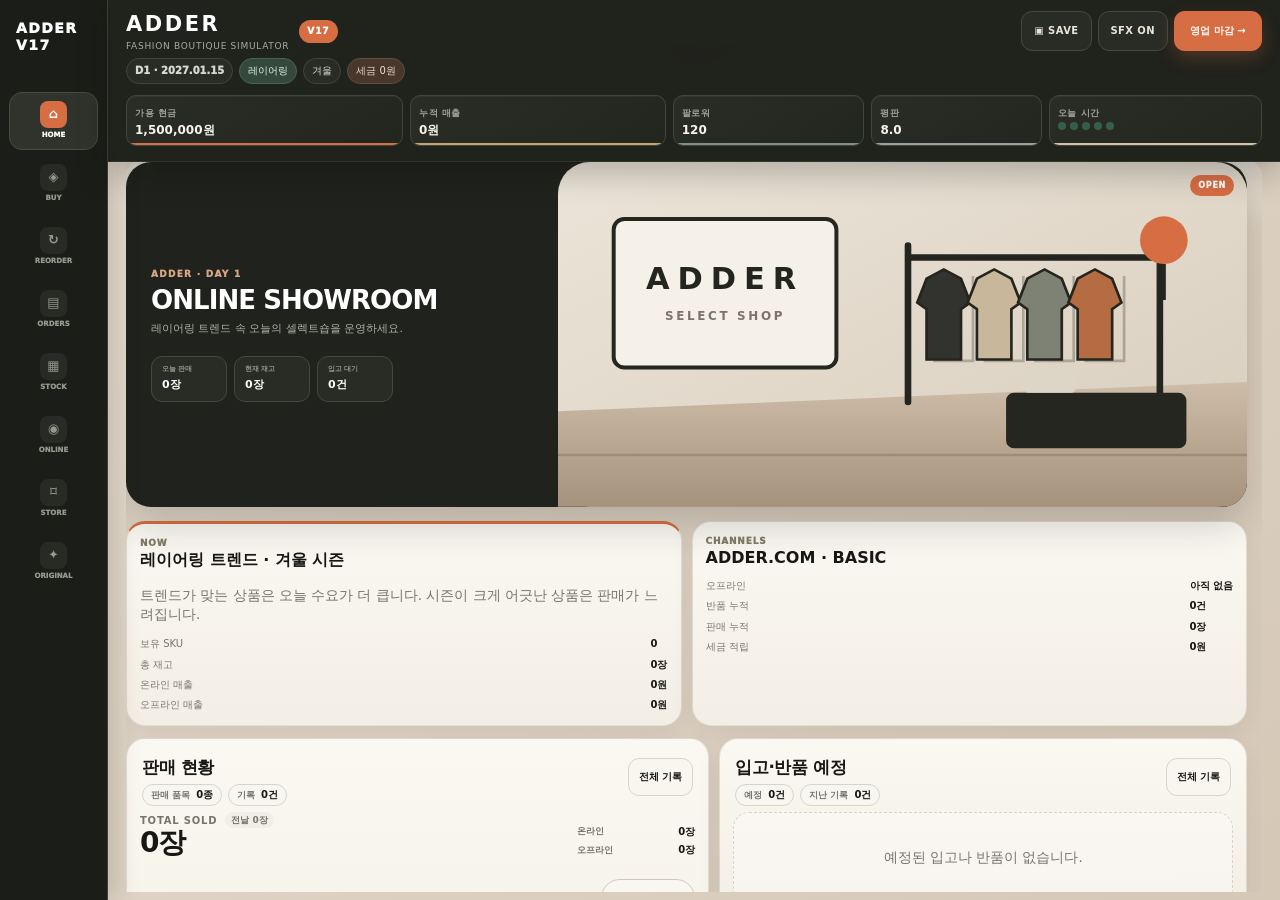
==== commit b5e13dc4: "Correct V17 sidebar release label" ====
--- a/ADDER_V17.html
+++ b/ADDER_V17.html
@@ -1092,7 +1092,7 @@
 .save-row-main{min-width:0;overflow-wrap:anywhere}
 body.save-open{overflow:hidden}
 .toast{z-index:5000!important}
-@media(min-width:700px){#tabs.tabs:before,.sticky-shell .tabs:before{content:"ADDER\A V16"!important}}
+@media(min-width:700px){#tabs.tabs:before,.sticky-shell .tabs:before{content:"ADDER\A V17"!important}}
 @media(max-width:699px){.shop-scene{grid-template-columns:minmax(0,1fr)}.sales-history-head{display:none!important}.sales-history-list .sales-history-row{grid-template-columns:minmax(0,1fr)!important}.save-create{grid-template-columns:minmax(0,1fr)!important}.save-file-tools{display:flex!important;flex-direction:column;align-items:stretch}.save-file-actions{display:flex;flex-wrap:wrap}.save-file-actions .btn{flex:1 1 140px}.save-row{grid-template-columns:minmax(0,1fr)!important}}
 
 /* V16 viewport checkout; section anchors keep the last products reachable. */
